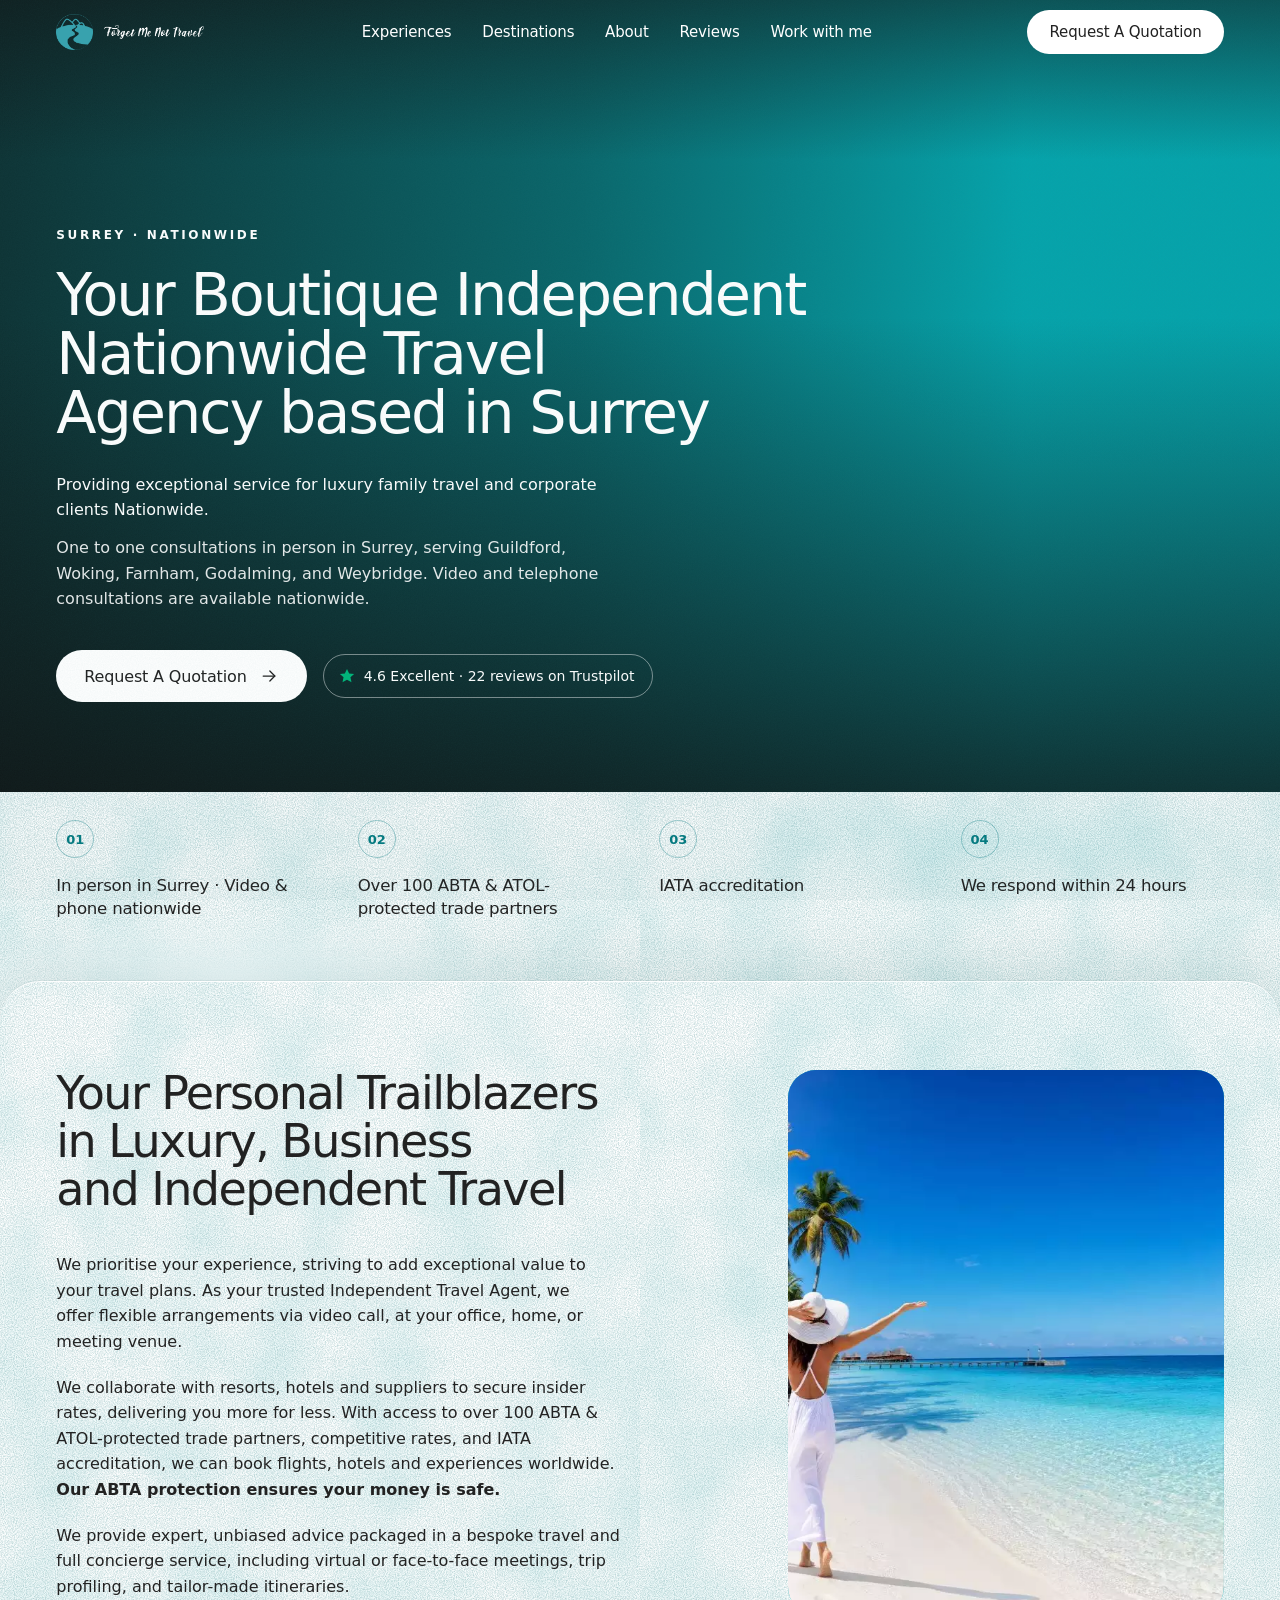
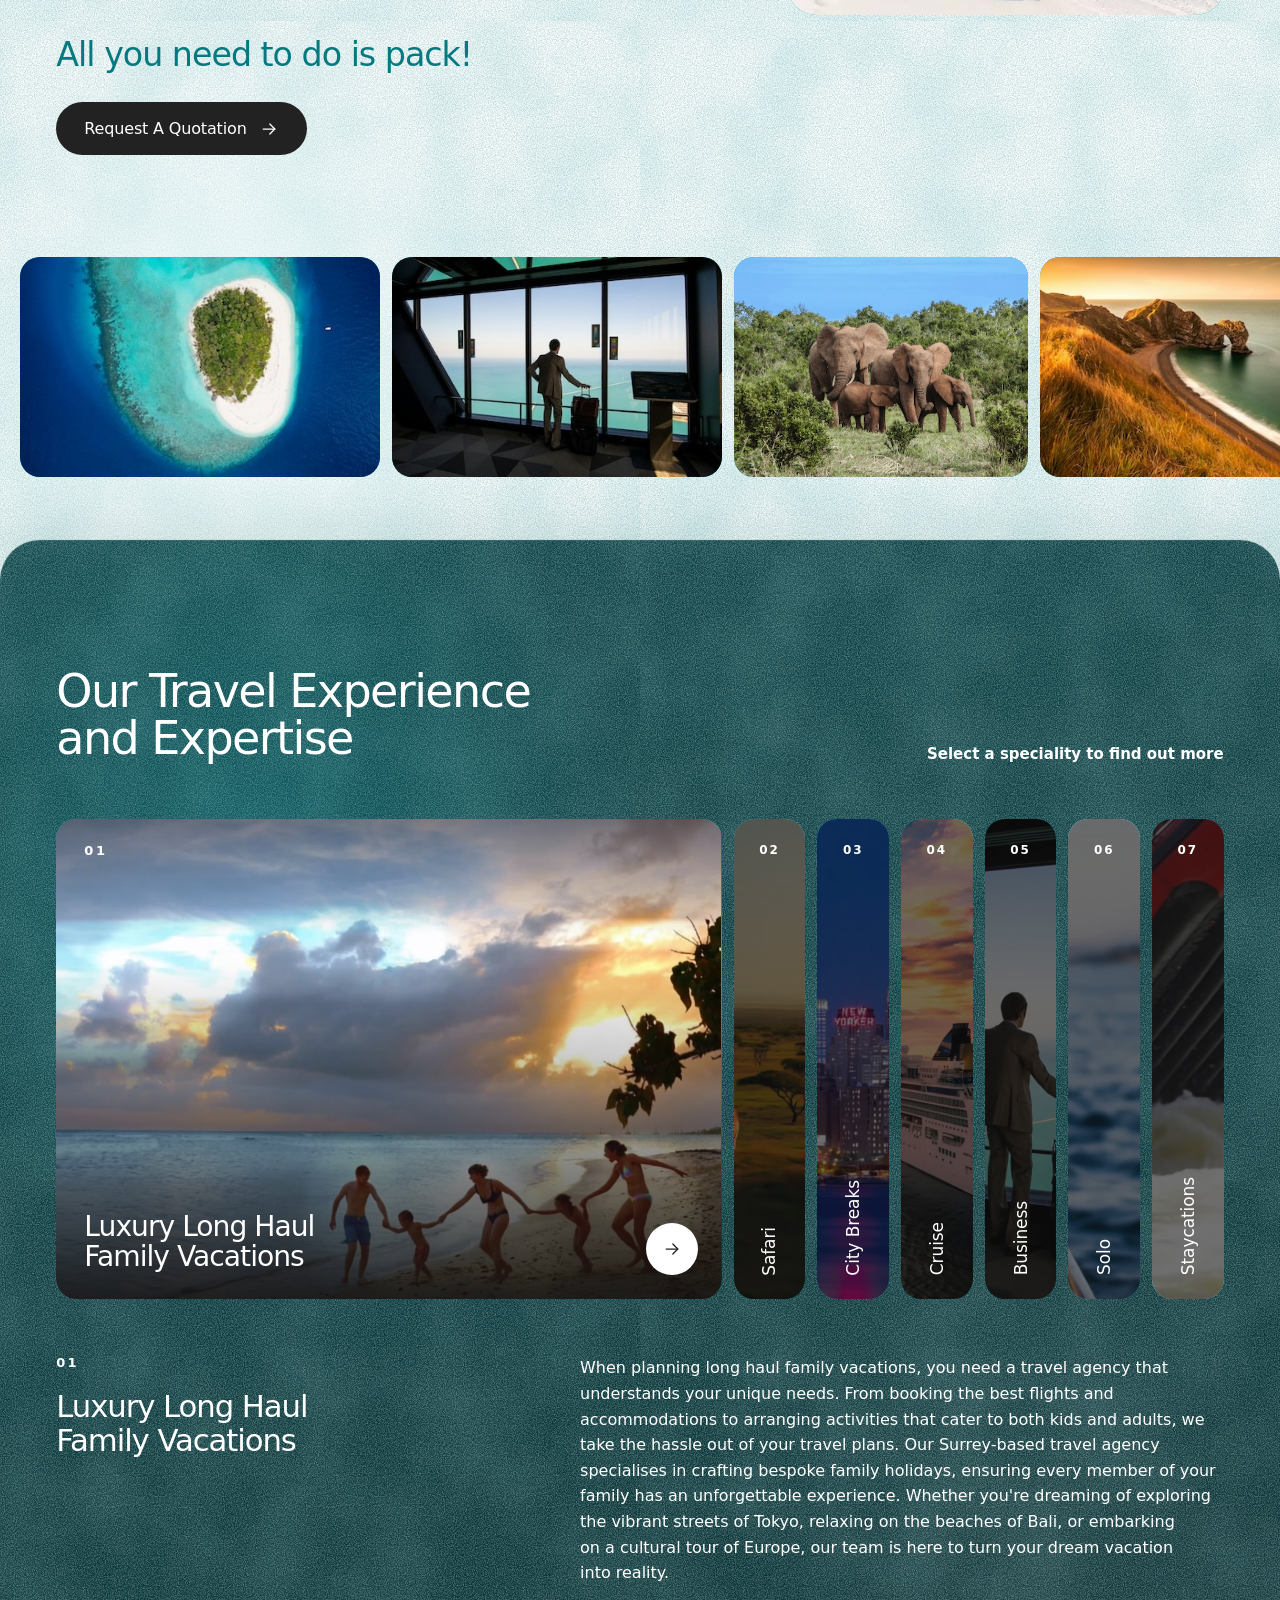
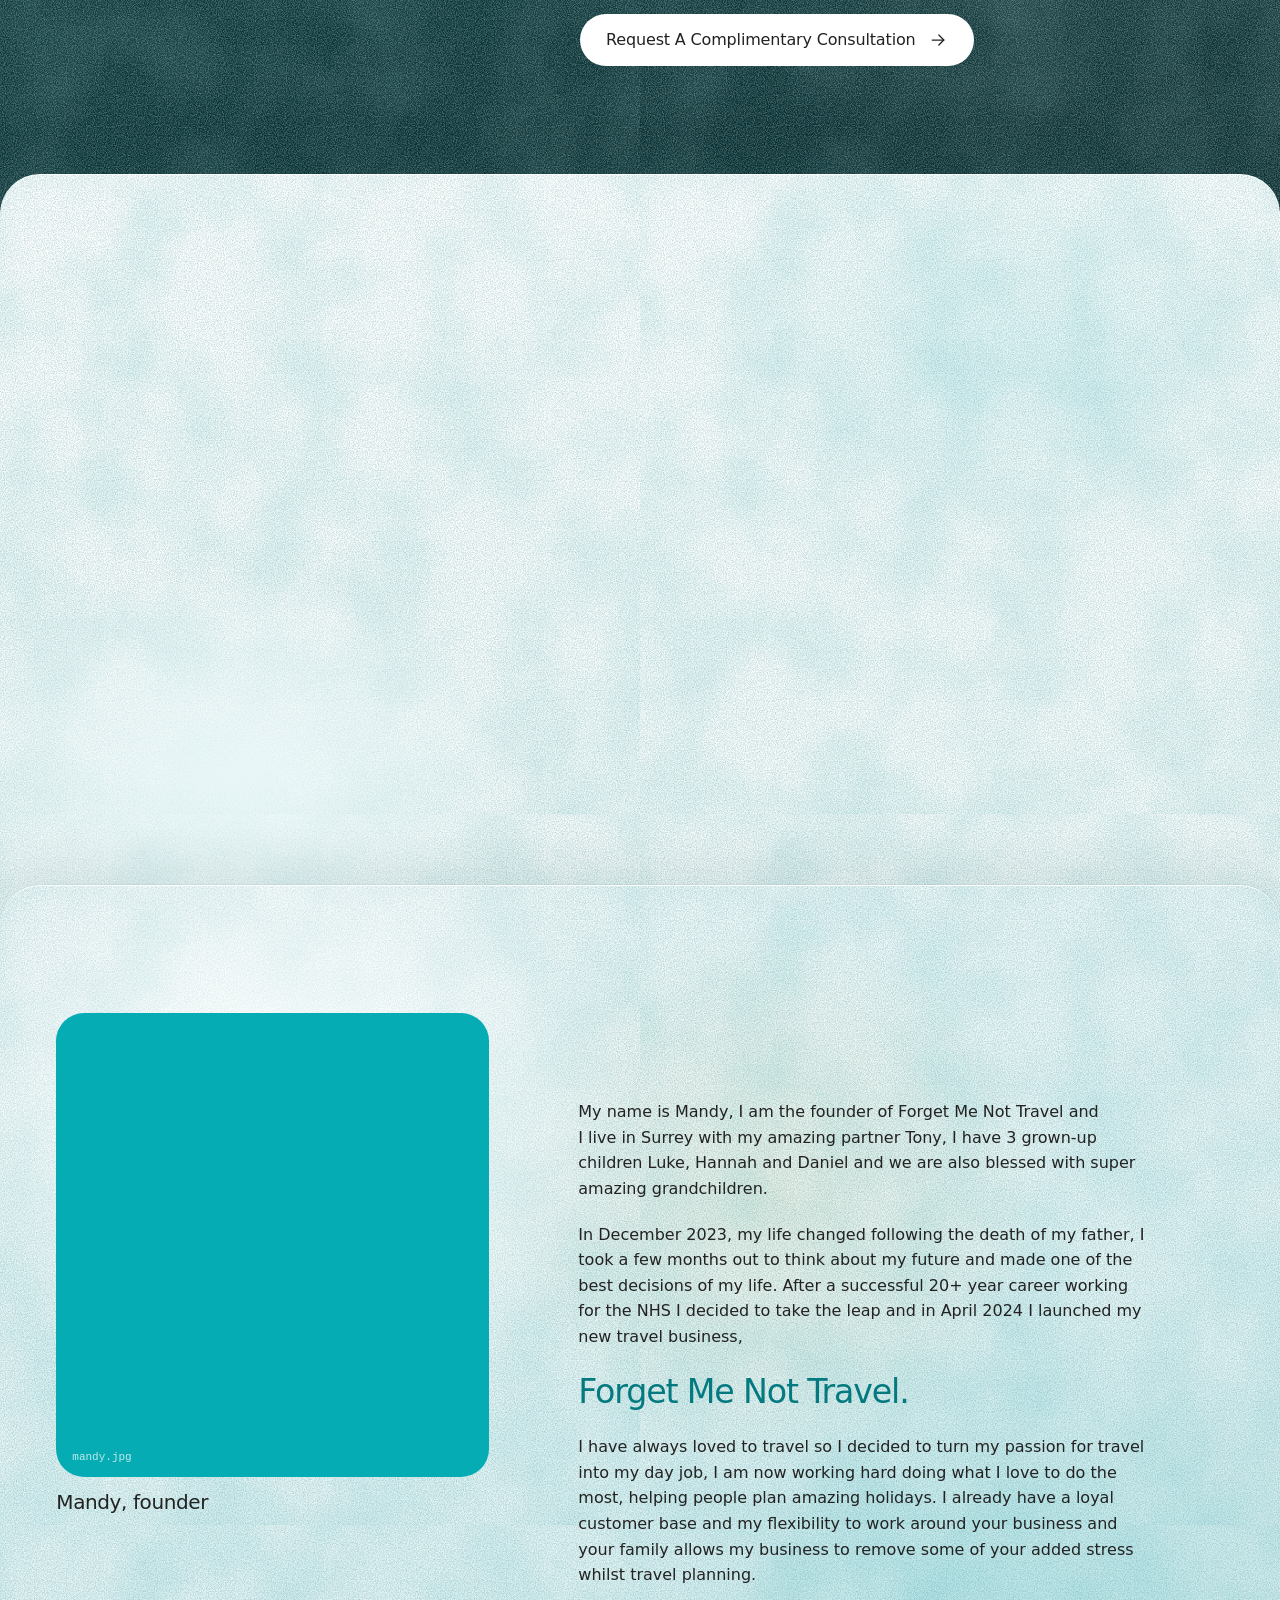
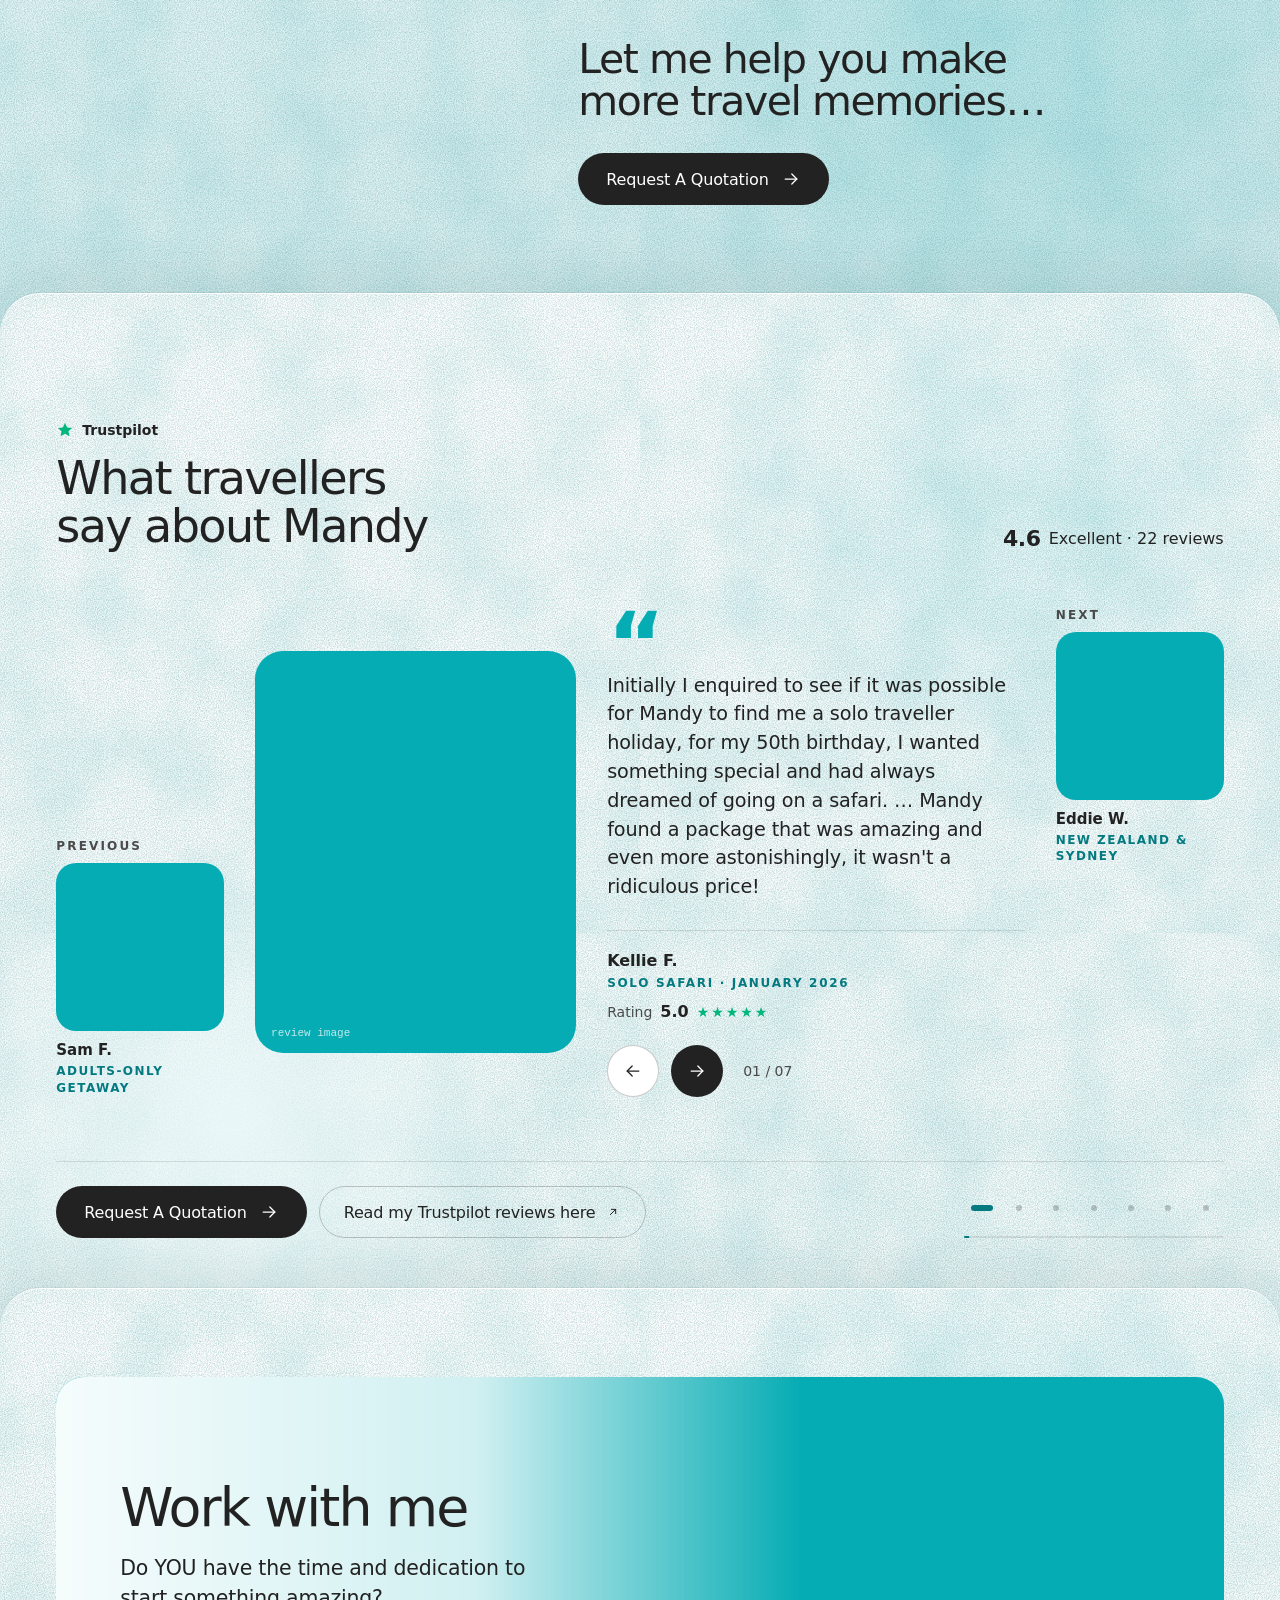
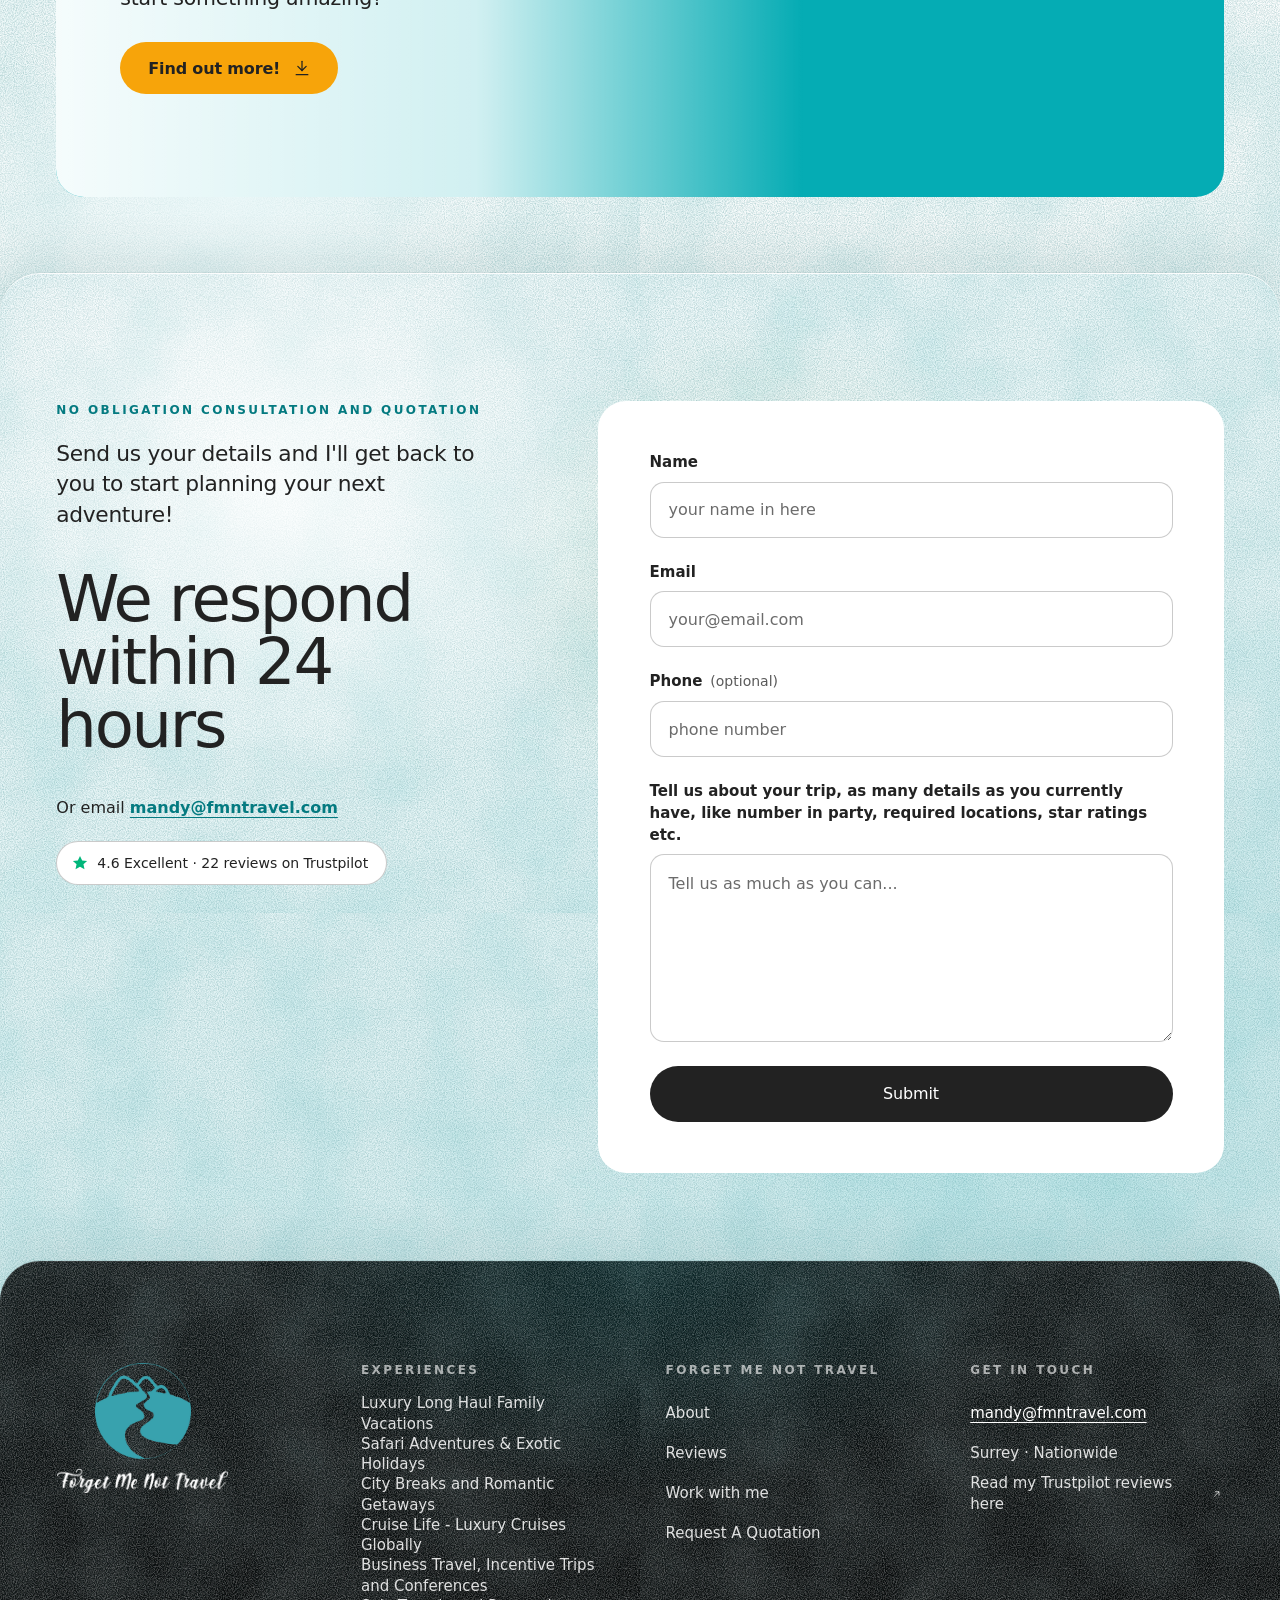
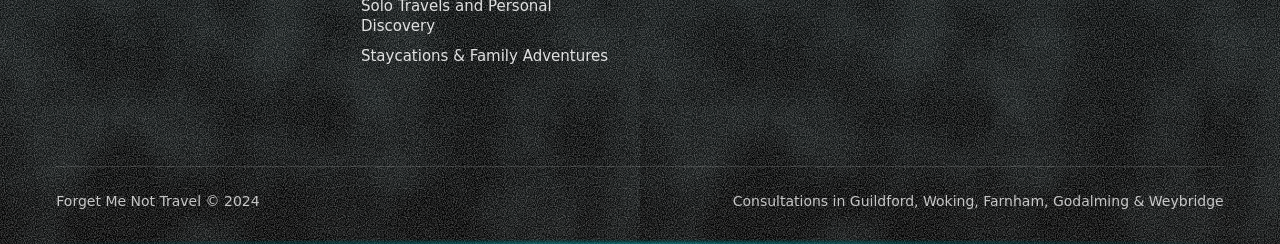
==== index.html @ 061c3e6b "Rebuild homepage as a static HTML/CSS/JS site Implements the Claude Design handoff (Homepage.dc.html" ====
<!DOCTYPE html>
<html lang="en-GB">
<head>
<meta charset="utf-8">
<meta name="viewport" content="width=device-width, initial-scale=1, viewport-fit=cover">
<title>Independent Travel Agent in Surrey | Forget Me Not Travel</title>
<meta name="description" content="Boutique independent travel agency in Surrey. Luxury family holidays, safaris, cruises, business and solo travel. In person in Surrey, by video nationwide.">
<meta name="theme-color" content="#05ACB4">
<link rel="canonical" href="https://www.fmntravel.com/">
<meta property="og:type" content="website">
<meta property="og:url" content="https://www.fmntravel.com/">
<meta property="og:title" content="Independent Travel Agent in Surrey | Forget Me Not Travel">
<meta property="og:description" content="Boutique independent travel agency in Surrey. Luxury family holidays, safaris, cruises, business and solo travel. In person in Surrey, by video nationwide.">
<meta property="og:image" content="https://www.fmntravel.com/assets/img/her-photo-beach-woman.jpg">
<meta property="og:locale" content="en_GB">
<meta property="og:site_name" content="Forget Me Not Travel">
<meta name="twitter:card" content="summary_large_image">
<meta name="twitter:title" content="Independent Travel Agent in Surrey | Forget Me Not Travel">
<meta name="twitter:description" content="Boutique independent travel agency in Surrey. Luxury family holidays, safaris, cruises, business and solo travel. In person in Surrey, by video nationwide.">
<meta name="twitter:image" content="https://www.fmntravel.com/assets/img/her-photo-beach-woman.jpg">
<link rel="icon" type="image/svg+xml" href="data:image/svg+xml,%3Csvg xmlns='http://www.w3.org/2000/svg' viewBox='0 0 24 24'%3E%3Cg fill='%2305ACB4'%3E%3Ccircle cx='12' cy='6.6' r='4'/%3E%3Ccircle cx='17.14' cy='10.33' r='4'/%3E%3Ccircle cx='15.17' cy='16.37' r='4'/%3E%3Ccircle cx='8.83' cy='16.37' r='4'/%3E%3Ccircle cx='6.86' cy='10.33' r='4'/%3E%3C/g%3E%3Ccircle cx='12' cy='12' r='2.3' fill='%23F7A40A'/%3E%3C/svg%3E">
<link rel="preload" as="image" href="assets/img/hero-poster.jpg" media="(min-width: 769px)" fetchpriority="high">
<link rel="preload" as="image" href="assets/img/hero-mobile-poster.jpg" media="(max-width: 768px)" fetchpriority="high">
<link rel="preconnect" href="https://api.fontshare.com" crossorigin>
<link rel="stylesheet" href="https://api.fontshare.com/v2/css?f[]=general-sans@400,500,600&amp;display=swap">
<link rel="stylesheet" href="css/textures.css">
<link rel="stylesheet" href="css/styles.css">
<script type="application/ld+json">{ "@context": "https://schema.org", "@type": "TravelAgency", "name": "Forget Me Not Travel", "url": "https://www.fmntravel.com/", "email": "mandy@fmntravel.com", "image": "https://www.fmntravel.com/assets/img/her-photo-beach-woman.jpg", "founder": { "@type": "Person", "name": "Mandy Woodley" }, "foundingDate": "2024-04", "address": { "@type": "PostalAddress", "addressRegion": "Surrey", "addressCountry": "GB" }, "areaServed": [ { "@type": "City", "name": "Guildford" }, { "@type": "City", "name": "Woking" }, { "@type": "City", "name": "Farnham" }, { "@type": "City", "name": "Godalming" }, { "@type": "City", "name": "Weybridge" }, { "@type": "AdministrativeArea", "name": "Surrey" }, { "@type": "Country", "name": "United Kingdom" } ], "sameAs": [ "https://uk.trustpilot.com/review/fmntravel.com" ], "hasOfferCatalog": { "@type": "OfferCatalog", "name": "Travel specialities", "itemListElement": [ { "@type": "Offer", "itemOffered": { "@type": "Service", "name": "Luxury Long Haul Family Vacations" } }, { "@type": "Offer", "itemOffered": { "@type": "Service", "name": "Safari Adventures & Exotic Holidays" } }, { "@type": "Offer", "itemOffered": { "@type": "Service", "name": "City Breaks and Romantic Getaways" } }, { "@type": "Offer", "itemOffered": { "@type": "Service", "name": "Cruise Life - Luxury Cruises Globally" } }, { "@type": "Offer", "itemOffered": { "@type": "Service", "name": "Business Travel, Incentive Trips and Conferences" } }, { "@type": "Offer", "itemOffered": { "@type": "Service", "name": "Solo Travels and Personal Discovery" } }, { "@type": "Offer", "itemOffered": { "@type": "Service", "name": "Staycations & Family Adventures" } } ] } }</script>
<script defer src="js/main.js"></script>
</head>
<body>
<!-- Reusable icons -->
<svg width="0" height="0" style="position:absolute" aria-hidden="true" focusable="false">
  <symbol id="i-arrow" viewBox="0 0 24 24"><g fill="none" stroke="currentColor" stroke-width="1.5" stroke-linecap="round" stroke-linejoin="round"><path d="M5 12h14"/><path d="m13 6 6 6-6 6"/></g></symbol>
  <symbol id="i-arrow-l" viewBox="0 0 24 24"><g fill="none" stroke="currentColor" stroke-width="1.5" stroke-linecap="round" stroke-linejoin="round"><path d="M19 12H5"/><path d="m11 6-6 6 6 6"/></g></symbol>
  <symbol id="i-ext" viewBox="0 0 24 24"><g fill="none" stroke="currentColor" stroke-width="1.5" stroke-linecap="round" stroke-linejoin="round"><path d="M8 16 16 8"/><path d="M9.5 8H16v6.5"/></g></symbol>
  <symbol id="i-star" viewBox="0 0 24 24"><path d="M12 2.5l2.9 6.1 6.6.7-4.9 4.5 1.4 6.6L12 17.1l-6 3.3 1.4-6.6-4.9-4.5 6.6-.7z" fill="#00B67A"/></symbol>
  <symbol id="i-close" viewBox="0 0 24 24"><g fill="none" stroke="currentColor" stroke-width="1.5" stroke-linecap="round"><path d="m6 6 12 12"/><path d="M18 6 6 18"/></g></symbol>
  <symbol id="i-chev" viewBox="0 0 24 24"><path d="m6 9 6 6 6-6" fill="none" stroke="currentColor" stroke-width="1.5" stroke-linecap="round" stroke-linejoin="round"/></symbol>
</svg>

<a class="skip" href="#main" data-skip>Skip to content</a>
<div class="progress" aria-hidden="true"><div class="progress__bar" data-progress></div></div>

<header class="hdr" data-hdr data-dark="true">
  <div class="hdr__in">
    <a class="hdr__logo" href="#top" data-go-top aria-label="Forget Me Not Travel, back to top">
      <span class="logo" role="img" aria-label="Forget Me Not Travel"><img class="logo__mark" src="assets/brand/fmn-emblem.png" alt="" width="256" height="256"><span class="logo__type" aria-hidden="true"></span></span>
    </a>
    <nav class="nav" aria-label="Main">
      <a href="#experiences" data-go="experiences">Experiences</a>
      <a href="#destinations" data-go="destinations">Destinations</a>
      <a href="#about" data-go="about">About</a>
      <a href="#reviews" data-go="reviews">Reviews</a>
      <a href="#work-with-me" data-go="work-with-me">Work with me</a>
    </nav>
    <div class="hdr__actions">
      <a class="hdr__cta" data-magnetic href="#quote" data-quote data-track="quote_click">Request A Quotation</a>
      <button class="menu-btn" type="button" data-menu-open aria-expanded="false" aria-controls="site-menu">Menu<svg width="18" height="18" viewBox="0 0 24 24" fill="none" stroke="currentColor" stroke-width="1.5" stroke-linecap="round" aria-hidden="true"><path d="M4 9h16"/><path d="M4 15h16"/></svg></button>
    </div>
  </div>
</header>

<div class="menu" id="site-menu" role="dialog" aria-modal="true" aria-label="Menu" aria-hidden="true" data-teal="true" data-menu>
  <svg class="menu__shape" viewBox="0 0 1131 861" preserveAspectRatio="none" aria-hidden="true"><path data-menu-path d="M1131,0 Q565.5,0 0,0 L0,0 L1131,0 Z" fill="#05ACB4"/></svg>
  <div class="menu__scroll">
    <div class="menu__top">
      <span class="menu__logo" aria-hidden="true"><span class="logo"><img class="logo__mark" src="assets/brand/fmn-emblem.png" alt="" width="256" height="256"><span class="logo__type"></span></span></span>
      <button class="menu__close" type="button" data-menu-close>Close<svg width="18" height="18" aria-hidden="true"><use href="#i-close"/></svg></button>
    </div>
    <nav class="menu__nav" aria-label="Menu">
      <ul>
        <li style="--i:0"><a href="#experiences" data-go="experiences">Experiences</a></li>
        <li style="--i:1"><a href="#destinations" data-go="destinations">Destinations</a></li>
        <li style="--i:2"><a href="#about" data-go="about">About</a></li>
        <li style="--i:3"><a href="#reviews" data-go="reviews">Reviews</a></li>
        <li style="--i:4"><a href="#work-with-me" data-go="work-with-me">Work with me</a></li>
      </ul>
      <div class="menu__cta menu__fade">
        <a class="btn btn--dark" data-magnetic href="#quote" data-quote data-track="quote_click">Request A Quotation<svg class="ic-arrow" width="20" height="20" aria-hidden="true"><use href="#i-arrow"/></svg></a>
      </div>
    </nav>
    <div class="menu__info menu__fade">
      <a class="menu__mail" href="mailto:mandy@fmntravel.com">mandy@fmntravel.com</a>
      <span>Surrey · Nationwide</span>
      <a href="https://uk.trustpilot.com/review/fmntravel.com" target="_blank" rel="noopener" data-track="trustpilot_click">Read my Trustpilot reviews here<svg width="16" height="16" aria-hidden="true"><use href="#i-ext"/></svg></a>
    </div>
  </div>
</div>

<main id="main" tabindex="-1" style="outline:none; display:block">

<!-- 1) HERO -->
<section class="hero" id="top" aria-label="Introduction" data-dark="true">
  <picture class="hero__poster">
    <source media="(max-width: 768px)" srcset="assets/img/hero-mobile-poster.jpg">
    <img src="assets/img/hero-poster.jpg" alt="" fetchpriority="high" decoding="async">
  </picture>
  <video class="hero__video" data-hero-video muted playsinline loop preload="auto" aria-hidden="true" tabindex="-1"
    data-src-d="assets/video/hero.mp4" data-src-m="assets/video/hero-mobile.mp4"></video>
  <div class="hero__shade" aria-hidden="true"></div>
  <div class="hero__content" data-hero-content>
    <p class="eyebrow-hero" data-hero="0">Surrey · Nationwide</p>
    <h1 data-hero="1" data-hero-h1><span class="w"><span class="wi">Your</span></span> <span class="w"><em class="wi">Boutique</em></span> <span class="w"><span class="wi">Independent</span></span> <span class="w"><span class="wi">Nationwide</span></span> <span class="w"><span class="wi">Travel</span></span> <span class="w"><span class="wi">Agency</span></span> <span class="w"><span class="wi">based</span></span> <span class="w"><span class="wi">in</span></span> <span class="w"><span class="wi">Surrey</span></span></h1>
    <div class="hero__copy" data-hero="2">
      <p class="hero__lead">Providing exceptional service for luxury family travel and corporate clients Nationwide.</p>
      <p class="hero__sub only-d">One to one consultations in person in Surrey, serving Guildford, Woking, Farnham, Godalming, and Weybridge. Video and telephone consultations are available nationwide.</p>
    </div>
    <div class="hero__actions" data-hero="3">
      <a class="btn btn--light" data-magnetic href="#quote" data-quote data-track="quote_click">Request A Quotation<svg class="ic-arrow" width="20" height="20" aria-hidden="true"><use href="#i-arrow"/></svg></a>
      <a class="tp-chip tp-chip--on-dark" data-magnetic href="https://uk.trustpilot.com/review/fmntravel.com" target="_blank" rel="noopener" data-track="trustpilot_click" aria-label="4.6 Excellent, 22 reviews on Trustpilot (opens in a new tab)"><svg class="tp-star" width="18" height="18" aria-hidden="true"><use href="#i-star"/></svg><span>4.6 Excellent · 22 reviews on Trustpilot</span></a>
    </div>
  </div>
  <div class="hero__cue only-m" aria-hidden="true"><span data-cue></span></div>
</section>

<!-- 2) TRUST STRIP -->
<section class="trust" aria-label="Why book with Forget Me Not Travel" data-bg="light" data-first>
  <div class="trust-m only-m">
    <p class="trust-m__lead" data-reveal>One to one consultations in person in Surrey, serving Guildford, Woking, Farnham, Godalming, and Weybridge. Video and telephone consultations are available nationwide.</p>
    <div class="snap-row noscrollbar">
      <ul>
        <li class="trust-card"><a href="#quote" data-quote><span class="trust-card__n">01</span><span class="trust-card__t">In person in Surrey · Video &amp; phone nationwide</span></a></li>
        <li class="trust-card"><a href="#intro" data-go="intro"><span class="trust-card__n">02</span><span class="trust-card__t">Over 100 ABTA &amp; ATOL-protected trade partners</span></a></li>
        <li class="trust-card"><a href="#intro" data-go="intro"><span class="trust-card__n">03</span><span class="trust-card__t">IATA accreditation</span></a></li>
        <li class="trust-card"><a href="#quote" data-quote><span class="trust-card__n">04</span><span class="trust-card__t">We respond within 24 hours</span></a></li>
      </ul>
    </div>
  </div>
  <div class="wrap only-d">
    <ul class="trust__grid">
      <li data-reveal data-reveal-delay="0"><a class="fact" href="#quote" data-quote><span class="fact__top"><span class="fact__num">01</span><svg class="fact__go" width="18" height="18" aria-hidden="true"><use href="#i-ext"/></svg></span><span class="fact__txt">In person in Surrey · Video &amp; phone nationwide</span><span class="fact__line" aria-hidden="true"></span></a></li>
      <li data-reveal data-reveal-delay="80"><a class="fact" href="#intro" data-go="intro"><span class="fact__top"><span class="fact__num">02</span><svg class="fact__go" width="18" height="18" aria-hidden="true"><use href="#i-ext"/></svg></span><span class="fact__txt">Over 100 ABTA &amp; ATOL-protected trade partners</span><span class="fact__line" aria-hidden="true"></span></a></li>
      <li data-reveal data-reveal-delay="160"><a class="fact" href="#intro" data-go="intro"><span class="fact__top"><span class="fact__num">03</span><svg class="fact__go" width="18" height="18" aria-hidden="true"><use href="#i-ext"/></svg></span><span class="fact__txt">IATA accreditation</span><span class="fact__line" aria-hidden="true"></span></a></li>
      <li data-reveal data-reveal-delay="240"><a class="fact" href="#quote" data-quote><span class="fact__top"><span class="fact__num">04</span><svg class="fact__go" width="18" height="18" aria-hidden="true"><use href="#i-ext"/></svg></span><span class="fact__txt">We respond within 24 hours</span><span class="fact__line" aria-hidden="true"></span></a></li>
    </ul>
  </div>
</section>

<!-- 3) INTRO -->
<section class="intro" id="intro" aria-labelledby="intro-h" data-bg="light2">
  <div class="intro-m only-m">
    <h2 class="h2-m" id="intro-h-m" data-reveal>Your Personal <em>Trailblazers</em> in Luxury, Business and Independent Travel</h2>
    <div class="prose-m">
      <p data-reveal>We prioritise your experience, striving to add exceptional value to your travel plans. As your trusted Independent Travel Agent, we offer flexible arrangements via video call, at your office, home, or meeting venue.</p>
      <p data-reveal>We collaborate with resorts, hotels and suppliers to secure insider rates, delivering you more for less. With access to over 100 ABTA &amp; ATOL-protected trade partners, competitive rates, and IATA accreditation, we can book flights, hotels and experiences worldwide.</p>
      <div class="abta" data-reveal>
        <span class="abta__ic" aria-hidden="true"><svg width="20" height="20" viewBox="0 0 24 24" fill="none" stroke="currentColor" stroke-width="1.6" stroke-linecap="round" stroke-linejoin="round"><path d="M12 3 5 6v5c0 4.5 3 8.3 7 10 4-1.7 7-5.5 7-10V6z"/><path d="m9 12 2 2 4-4"/></svg></span>
        <p>Our ABTA protection ensures your money is safe.</p>
      </div>
    </div>
  </div>
  <div class="bleed only-m" data-mimg><img src="assets/img/her-photo-beach-woman.jpg" alt="Woman in a white dress and sun hat on a tropical beach with palm trees" width="1200" height="900" loading="lazy" decoding="async"></div>
  <div class="intro-m only-m">
    <p class="lead-m" data-reveal>We provide expert, unbiased advice packaged in a bespoke travel and full concierge service, including virtual or face-to-face meetings, trip profiling, and tailor-made itineraries.</p>
    <p class="intro-m__pack" data-reveal>All you need to do is pack!</p>
    <a class="btn btn--dark" data-magnetic href="#quote" data-quote data-track="quote_click">Request A Quotation<svg class="ic-arrow" width="20" height="20" aria-hidden="true"><use href="#i-arrow"/></svg></a>
  </div>

  <div class="wrap split only-d">
    <div class="intro__text" data-reveal>
      <h2 class="h2" id="intro-h" data-words>Your Personal <em>Trailblazers</em> in Luxury, Business and Independent Travel</h2>
      <div class="prose">
        <p>We prioritise your experience, striving to add exceptional value to your travel plans. As your trusted Independent Travel Agent, we offer flexible arrangements via video call, at your office, home, or meeting venue.</p>
        <p>We collaborate with resorts, hotels and suppliers to secure insider rates, delivering you more for less. With access to over 100 ABTA &amp; ATOL-protected trade partners, competitive rates, and IATA accreditation, we can book flights, hotels and experiences worldwide. <strong style="font-weight:600">Our ABTA protection ensures your money is safe.</strong></p>
        <p>We provide expert, unbiased advice packaged in a bespoke travel and full concierge service, including virtual or face-to-face meetings, trip profiling, and tailor-made itineraries.</p>
      </div>
      <p class="intro__pack" data-words>All you need to do is pack!</p>
      <a class="btn btn--dark" data-magnetic href="#quote" data-quote data-track="quote_click">Request A Quotation<svg class="ic-arrow" width="20" height="20" aria-hidden="true"><use href="#i-arrow"/></svg></a>
    </div>
    <div class="intro__media">
      <div class="frame intro__frame" data-reveal data-reveal-delay="120">
        <span class="ph-label" aria-hidden="true">her-photo-beach-woman.jpg</span>
        <div class="zoom"><img class="px-img" data-px src="assets/img/her-photo-beach-woman.jpg" alt="Woman in a white dress and sun hat on a tropical beach with palm trees" width="1200" height="900" loading="lazy" decoding="async"></div>
      </div>
    </div>
  </div>

  <div class="strip noscrollbar" id="photo-strip" role="region" aria-label="Photos of trips Mandy books" data-strip>
    <ul data-strip-track>
      <li style="--w:360px"><span class="ph-label" aria-hidden="true">her-photo-1-island.jpg</span><img src="assets/img/her-photo-1-island.jpg" alt="Aerial view of a small tropical island ringed by turquoise water" decoding="async"></li>
      <li style="--w:330px"><span class="ph-label" aria-hidden="true">her-photo-2-business.jpg</span><img src="assets/img/her-photo-2-business.jpg" alt="Businessman with a suitcase looking out to sea from a glass-walled lounge" decoding="async"></li>
      <li style="--w:294px"><span class="ph-label" aria-hidden="true">her-photo-3-elephants.png</span><img src="assets/img/her-photo-3-elephants.png" alt="Family of elephants with a calf walking through green bush" decoding="async"></li>
      <li style="--w:322px"><span class="ph-label" aria-hidden="true">her-photo-4-durdle-door.jpg</span><img src="assets/img/her-photo-4-durdle-door.jpg" alt="Durdle Door rock arch on the Dorset coast at sunset" decoding="async"></li>
      <li style="--w:298px"><span class="ph-label" aria-hidden="true">her-photo-5-castle.png</span><img src="assets/img/her-photo-5-castle.png" alt="Fairytale castle with blue spires under a bright sky" decoding="async"></li>
      <li style="--w:330px"><span class="ph-label" aria-hidden="true">her-photo-6-solo.jpg</span><img src="assets/img/her-photo-6-solo.jpg" alt="Woman in a white wrap looking out to sea from a boat" decoding="async"></li>
      <li style="--w:331px"><span class="ph-label" aria-hidden="true">her-photo-7-cruise.jpg</span><img src="assets/img/her-photo-7-cruise.jpg" alt="Cruise ship sailing towards a sunset" decoding="async"></li>
      <!-- Duplicate set for the seamless desktop loop (hidden on mobile and from assistive tech) -->
      <li style="--w:360px" data-dup data-dup-start aria-hidden="true"><img src="assets/img/her-photo-1-island.jpg" alt="" decoding="async"></li>
      <li style="--w:330px" data-dup aria-hidden="true"><img src="assets/img/her-photo-2-business.jpg" alt="" decoding="async"></li>
      <li style="--w:294px" data-dup aria-hidden="true"><img src="assets/img/her-photo-3-elephants.png" alt="" decoding="async"></li>
      <li style="--w:322px" data-dup aria-hidden="true"><img src="assets/img/her-photo-4-durdle-door.jpg" alt="" decoding="async"></li>
      <li style="--w:298px" data-dup aria-hidden="true"><img src="assets/img/her-photo-5-castle.png" alt="" decoding="async"></li>
      <li style="--w:330px" data-dup aria-hidden="true"><img src="assets/img/her-photo-6-solo.jpg" alt="" decoding="async"></li>
      <li style="--w:331px" data-dup aria-hidden="true"><img src="assets/img/her-photo-7-cruise.jpg" alt="" decoding="async"></li>
    </ul>
  </div>
</section>

<!-- 4) EXPERIENCES -->
<section class="exp" id="experiences" aria-labelledby="exp-h" data-dark="true" data-bg="deep">
  <div class="wrap">
    <div class="sec-head" data-reveal>
      <h2 class="h2" id="exp-h" data-words>Our Travel Experience and <em>Expertise</em></h2>
      <p class="exp__hint only-d">Select a speciality to find out more</p>
    </div>

    <div class="panels only-d" data-dark="true" role="group" aria-label="Travel specialities" data-panels>
      <div class="panel is-open" role="button" tabindex="0" data-panel="0" aria-pressed="true" aria-label="Show Luxury Long Haul Family Vacations">
        <span class="panel__file" aria-hidden="true">service-1-family-longhaul.mp4</span>
        <span class="panel__zoom"><video class="panel__video" muted playsinline loop preload="none" poster="assets/img/service-1-family-longhaul-poster.jpg" data-src="assets/video/service-1-family-longhaul.mp4" aria-hidden="true" tabindex="-1"></video></span>
        <span class="panel__ring" aria-hidden="true"></span>
        <span class="panel__dim" aria-hidden="true"></span>
        <span class="panel__grad" aria-hidden="true"></span>
        <span class="panel__closed" aria-hidden="true"><span class="panel__closed-n">01</span><span class="panel__short">Family</span></span>
        <span class="panel__open" aria-hidden="true"><span class="panel__open-n">01</span><span class="panel__title">Luxury Long Haul Family Vacations</span></span>
        <button class="panel__next" type="button" data-panel-next tabindex="0" aria-label="Next speciality: Safari Adventures &amp; Exotic Holidays"><svg width="20" height="20" aria-hidden="true"><use href="#i-arrow"/></svg></button>
      </div>
      <div class="panel" role="button" tabindex="0" data-panel="1" aria-pressed="false" aria-label="Show Safari Adventures &amp; Exotic Holidays">
        <span class="panel__file" aria-hidden="true">service-2-safari.mp4</span>
        <span class="panel__zoom"><video class="panel__video" muted playsinline loop preload="none" poster="assets/img/service-2-safari-poster.jpg" data-src="assets/video/service-2-safari.mp4" aria-hidden="true" tabindex="-1"></video></span>
        <span class="panel__ring" aria-hidden="true"></span>
        <span class="panel__dim" aria-hidden="true"></span>
        <span class="panel__grad" aria-hidden="true"></span>
        <span class="panel__closed" aria-hidden="true"><span class="panel__closed-n">02</span><span class="panel__short">Safari</span></span>
        <span class="panel__open" aria-hidden="true"><span class="panel__open-n">02</span><span class="panel__title">Safari Adventures &amp; Exotic Holidays</span></span>
        <button class="panel__next" type="button" data-panel-next tabindex="-1" aria-label="Next speciality: City Breaks and Romantic Getaways"><svg width="20" height="20" aria-hidden="true"><use href="#i-arrow"/></svg></button>
      </div>
      <div class="panel" role="button" tabindex="0" data-panel="2" aria-pressed="false" aria-label="Show City Breaks and Romantic Getaways">
        <span class="panel__file" aria-hidden="true">service-3-city-breaks.mp4</span>
        <span class="panel__zoom"><video class="panel__video" muted playsinline loop preload="none" poster="assets/img/service-3-city-breaks-poster.jpg" data-src="assets/video/service-3-city-breaks.mp4" aria-hidden="true" tabindex="-1"></video></span>
        <span class="panel__ring" aria-hidden="true"></span>
        <span class="panel__dim" aria-hidden="true"></span>
        <span class="panel__grad" aria-hidden="true"></span>
        <span class="panel__closed" aria-hidden="true"><span class="panel__closed-n">03</span><span class="panel__short">City Breaks</span></span>
        <span class="panel__open" aria-hidden="true"><span class="panel__open-n">03</span><span class="panel__title">City Breaks and Romantic Getaways</span></span>
        <button class="panel__next" type="button" data-panel-next tabindex="-1" aria-label="Next speciality: Cruise Life - Luxury Cruises Globally"><svg width="20" height="20" aria-hidden="true"><use href="#i-arrow"/></svg></button>
      </div>
      <div class="panel" role="button" tabindex="0" data-panel="3" aria-pressed="false" aria-label="Show Cruise Life - Luxury Cruises Globally">
        <span class="panel__file" aria-hidden="true">service-4-cruise.mp4</span>
        <span class="panel__zoom"><video class="panel__video" muted playsinline loop preload="none" poster="assets/img/service-4-cruise-poster.jpg" data-src="assets/video/service-4-cruise.mp4" aria-hidden="true" tabindex="-1"></video></span>
        <span class="panel__ring" aria-hidden="true"></span>
        <span class="panel__dim" aria-hidden="true"></span>
        <span class="panel__grad" aria-hidden="true"></span>
        <span class="panel__closed" aria-hidden="true"><span class="panel__closed-n">04</span><span class="panel__short">Cruise</span></span>
        <span class="panel__open" aria-hidden="true"><span class="panel__open-n">04</span><span class="panel__title">Cruise Life - Luxury Cruises Globally</span></span>
        <button class="panel__next" type="button" data-panel-next tabindex="-1" aria-label="Next speciality: Business Travel, Incentive Trips and Conferences"><svg width="20" height="20" aria-hidden="true"><use href="#i-arrow"/></svg></button>
      </div>
      <div class="panel" role="button" tabindex="0" data-panel="4" aria-pressed="false" aria-label="Show Business Travel, Incentive Trips and Conferences">
        <span class="panel__file" aria-hidden="true">service-5-business.mp4</span>
        <span class="panel__zoom"><video class="panel__video" muted playsinline loop preload="none" poster="assets/img/service-5-business-poster.jpg" data-src="assets/video/service-5-business.mp4" aria-hidden="true" tabindex="-1"></video></span>
        <span class="panel__ring" aria-hidden="true"></span>
        <span class="panel__dim" aria-hidden="true"></span>
        <span class="panel__grad" aria-hidden="true"></span>
        <span class="panel__closed" aria-hidden="true"><span class="panel__closed-n">05</span><span class="panel__short">Business</span></span>
        <span class="panel__open" aria-hidden="true"><span class="panel__open-n">05</span><span class="panel__title">Business Travel, Incentive Trips and Conferences</span></span>
        <button class="panel__next" type="button" data-panel-next tabindex="-1" aria-label="Next speciality: Solo Travels and Personal Discovery"><svg width="20" height="20" aria-hidden="true"><use href="#i-arrow"/></svg></button>
      </div>
      <div class="panel" role="button" tabindex="0" data-panel="5" aria-pressed="false" aria-label="Show Solo Travels and Personal Discovery">
        <span class="panel__file" aria-hidden="true">service-6-solo.mp4</span>
        <span class="panel__zoom"><video class="panel__video" muted playsinline loop preload="none" poster="assets/img/service-6-solo-poster.jpg" data-src="assets/video/service-6-solo.mp4" aria-hidden="true" tabindex="-1"></video></span>
        <span class="panel__ring" aria-hidden="true"></span>
        <span class="panel__dim" aria-hidden="true"></span>
        <span class="panel__grad" aria-hidden="true"></span>
        <span class="panel__closed" aria-hidden="true"><span class="panel__closed-n">06</span><span class="panel__short">Solo</span></span>
        <span class="panel__open" aria-hidden="true"><span class="panel__open-n">06</span><span class="panel__title">Solo Travels and Personal Discovery</span></span>
        <button class="panel__next" type="button" data-panel-next tabindex="-1" aria-label="Next speciality: Staycations &amp; Family Adventures"><svg width="20" height="20" aria-hidden="true"><use href="#i-arrow"/></svg></button>
      </div>
      <div class="panel" role="button" tabindex="0" data-panel="6" aria-pressed="false" aria-label="Show Staycations &amp; Family Adventures">
        <span class="panel__file" aria-hidden="true">service-7-staycations.mp4</span>
        <span class="panel__zoom"><video class="panel__video" muted playsinline loop preload="none" poster="assets/img/service-7-staycations-poster.jpg" data-src="assets/video/service-7-staycations.mp4" aria-hidden="true" tabindex="-1"></video></span>
        <span class="panel__ring" aria-hidden="true"></span>
        <span class="panel__dim" aria-hidden="true"></span>
        <span class="panel__grad" aria-hidden="true"></span>
        <span class="panel__closed" aria-hidden="true"><span class="panel__closed-n">07</span><span class="panel__short">Staycations</span></span>
        <span class="panel__open" aria-hidden="true"><span class="panel__open-n">07</span><span class="panel__title">Staycations &amp; Family Adventures</span></span>
        <button class="panel__next" type="button" data-panel-next tabindex="-1" aria-label="Next speciality: Luxury Long Haul Family Vacations"><svg width="20" height="20" aria-hidden="true"><use href="#i-arrow"/></svg></button>
      </div>
    </div>

    <div class="only-m" data-reveal>
      <div class="exp-row snap-row noscrollbar" role="region" aria-label="Travel specialities" data-exp-row>
        <ul>
          <li class="exp-card"><button type="button" data-sheet-open="0" aria-haspopup="dialog" aria-label="Luxury Long Haul Family Vacations, show details"><img src="assets/img/service-1-family-longhaul-poster.jpg" alt="" loading="lazy" decoding="async"><span class="exp-card__shade" aria-hidden="true"></span><span class="exp-card__plus" aria-hidden="true"><svg width="18" height="18" viewBox="0 0 24 24" fill="none" stroke="currentColor" stroke-width="1.5" stroke-linecap="round"><path d="M12 5v14"/><path d="M5 12h14"/></svg></span><span class="exp-card__txt"><span class="exp-card__n">01</span><span class="exp-card__t">Luxury Long Haul Family Vacations</span></span></button></li>
          <li class="exp-card"><button type="button" data-sheet-open="1" aria-haspopup="dialog" aria-label="Safari Adventures &amp; Exotic Holidays, show details"><img src="assets/img/service-2-safari-poster.jpg" alt="" loading="lazy" decoding="async"><span class="exp-card__shade" aria-hidden="true"></span><span class="exp-card__plus" aria-hidden="true"><svg width="18" height="18" viewBox="0 0 24 24" fill="none" stroke="currentColor" stroke-width="1.5" stroke-linecap="round"><path d="M12 5v14"/><path d="M5 12h14"/></svg></span><span class="exp-card__txt"><span class="exp-card__n">02</span><span class="exp-card__t">Safari Adventures &amp; Exotic Holidays</span></span></button></li>
          <li class="exp-card"><button type="button" data-sheet-open="2" aria-haspopup="dialog" aria-label="City Breaks and Romantic Getaways, show details"><img src="assets/img/service-3-city-breaks-poster.jpg" alt="" loading="lazy" decoding="async"><span class="exp-card__shade" aria-hidden="true"></span><span class="exp-card__plus" aria-hidden="true"><svg width="18" height="18" viewBox="0 0 24 24" fill="none" stroke="currentColor" stroke-width="1.5" stroke-linecap="round"><path d="M12 5v14"/><path d="M5 12h14"/></svg></span><span class="exp-card__txt"><span class="exp-card__n">03</span><span class="exp-card__t">City Breaks and Romantic Getaways</span></span></button></li>
          <li class="exp-card"><button type="button" data-sheet-open="3" aria-haspopup="dialog" aria-label="Cruise Life - Luxury Cruises Globally, show details"><img src="assets/img/service-4-cruise-poster.jpg" alt="" loading="lazy" decoding="async"><span class="exp-card__shade" aria-hidden="true"></span><span class="exp-card__plus" aria-hidden="true"><svg width="18" height="18" viewBox="0 0 24 24" fill="none" stroke="currentColor" stroke-width="1.5" stroke-linecap="round"><path d="M12 5v14"/><path d="M5 12h14"/></svg></span><span class="exp-card__txt"><span class="exp-card__n">04</span><span class="exp-card__t">Cruise Life - Luxury Cruises Globally</span></span></button></li>
          <li class="exp-card"><button type="button" data-sheet-open="4" aria-haspopup="dialog" aria-label="Business Travel, Incentive Trips and Conferences, show details"><img src="assets/img/service-5-business-poster.jpg" alt="" loading="lazy" decoding="async"><span class="exp-card__shade" aria-hidden="true"></span><span class="exp-card__plus" aria-hidden="true"><svg width="18" height="18" viewBox="0 0 24 24" fill="none" stroke="currentColor" stroke-width="1.5" stroke-linecap="round"><path d="M12 5v14"/><path d="M5 12h14"/></svg></span><span class="exp-card__txt"><span class="exp-card__n">05</span><span class="exp-card__t">Business Travel, Incentive Trips and Conferences</span></span></button></li>
          <li class="exp-card"><button type="button" data-sheet-open="5" aria-haspopup="dialog" aria-label="Solo Travels and Personal Discovery, show details"><img src="assets/img/service-6-solo-poster.jpg" alt="" loading="lazy" decoding="async"><span class="exp-card__shade" aria-hidden="true"></span><span class="exp-card__plus" aria-hidden="true"><svg width="18" height="18" viewBox="0 0 24 24" fill="none" stroke="currentColor" stroke-width="1.5" stroke-linecap="round"><path d="M12 5v14"/><path d="M5 12h14"/></svg></span><span class="exp-card__txt"><span class="exp-card__n">06</span><span class="exp-card__t">Solo Travels and Personal Discovery</span></span></button></li>
          <li class="exp-card"><button type="button" data-sheet-open="6" aria-haspopup="dialog" aria-label="Staycations &amp; Family Adventures, show details"><img src="assets/img/service-7-staycations-poster.jpg" alt="" loading="lazy" decoding="async"><span class="exp-card__shade" aria-hidden="true"></span><span class="exp-card__plus" aria-hidden="true"><svg width="18" height="18" viewBox="0 0 24 24" fill="none" stroke="currentColor" stroke-width="1.5" stroke-linecap="round"><path d="M12 5v14"/><path d="M5 12h14"/></svg></span><span class="exp-card__txt"><span class="exp-card__n">07</span><span class="exp-card__t">Staycations &amp; Family Adventures</span></span></button></li>
        </ul>
      </div>
      <div class="dots" aria-hidden="true" data-exp-dots><span class="is-on"></span><span></span><span></span><span></span><span></span><span></span><span></span></div>
    </div>
    <div class="sheet-backdrop" aria-hidden="true" data-sheet-close></div>

    <!-- Speciality text: under the panels on desktop, a bottom sheet on mobile -->
    <div class="sheet" data-sheet>
      <div class="sheet__bar">
        <span class="sheet__grip" aria-hidden="true"></span>
        <button class="sheet__close" type="button" data-sheet-close aria-label="Close"><svg width="18" height="18" aria-hidden="true"><use href="#i-close"/></svg></button>
      </div>
      <article class="spec is-open" id="sp-0" data-spec="0">
        <div class="spec__grid">
          <div class="spec__head"><span class="spec__n">01</span><h3 id="sp-t-0">Luxury Long Haul Family Vacations</h3></div>
          <div class="spec__body">
            <div class="spec__poster"><img src="assets/img/service-1-family-longhaul-poster.jpg" alt="" loading="lazy" decoding="async"></div>
            <p>When planning long haul family vacations, you need a travel agency that understands your unique needs. From booking the best flights and accommodations to arranging activities that cater to both kids and adults, we take the hassle out of your travel plans. Our Surrey-based travel agency specialises in crafting bespoke family holidays, ensuring every member of your family has an unforgettable experience. Whether you're dreaming of exploring the vibrant streets of Tokyo, relaxing on the beaches of Bali, or embarking on a cultural tour of Europe, our team is here to turn your dream vacation into reality.</p>
            <a class="btn btn--light btn--teal-shadow btn--consult" data-magnetic href="#quote" data-quote data-track="quote_click">Request A Complimentary Consultation<svg class="ic-arrow" width="20" height="20" aria-hidden="true"><use href="#i-arrow"/></svg></a>
          </div>
        </div>
      </article>
      <article class="spec" id="sp-1" data-spec="1">
        <div class="spec__grid">
          <div class="spec__head"><span class="spec__n">02</span><h3 id="sp-t-1">Safari Adventures &amp; Exotic Holidays</h3></div>
          <div class="spec__body">
            <div class="spec__poster"><img src="assets/img/service-2-safari-poster.jpg" alt="" loading="lazy" decoding="async"></div>
            <p>Embark on the adventure of a lifetime with our African safari packages. Experience the thrill of spotting the Big Five in their natural habitat, staying in luxurious lodges, and immersing yourself in the rich cultures of Africa. Our travel agents are experts in organising tailor-made safari trips that suit your preferences and budget. From the vast Savannah of the Serengeti to the majestic landscapes of Kruger National Park, we ensure your safari adventure is seamless and unforgettable.</p>
            <a class="btn btn--light btn--teal-shadow btn--consult" data-magnetic href="#quote" data-quote data-track="quote_click">Request A Complimentary Consultation<svg class="ic-arrow" width="20" height="20" aria-hidden="true"><use href="#i-arrow"/></svg></a>
          </div>
        </div>
      </article>
      <article class="spec" id="sp-2" data-spec="2">
        <div class="spec__grid">
          <div class="spec__head"><span class="spec__n">03</span><h3 id="sp-t-2">City Breaks and Romantic Getaways</h3></div>
          <div class="spec__body">
            <div class="spec__poster"><img src="assets/img/service-3-city-breaks-poster.jpg" alt="" loading="lazy" decoding="async"></div>
            <p>When planning long haul family vacations, you need a travel agency that understands your unique needs. From booking the best flights and accommodations to arranging activities that cater to both kids and adults, we take the hassle out of your travel plans.</p>
            <p>Our Surrey-based travel agency crafts bespoke family holidays, ensuring every member of your family has an unforgettable experience. Whether you're dreaming of exploring the vibrant streets of Tokyo, relaxing on the beaches of Bali, or embarking on a cultural tour of Europe, our team is here to turn your dream vacation into reality.</p>
            <a class="btn btn--light btn--teal-shadow btn--consult" data-magnetic href="#quote" data-quote data-track="quote_click">Request A Complimentary Consultation<svg class="ic-arrow" width="20" height="20" aria-hidden="true"><use href="#i-arrow"/></svg></a>
          </div>
        </div>
      </article>
      <article class="spec" id="sp-3" data-spec="3">
        <div class="spec__grid">
          <div class="spec__head"><span class="spec__n">04</span><h3 id="sp-t-3">Cruise Life - Luxury Cruises Globally</h3></div>
          <div class="spec__body">
            <div class="spec__poster"><img src="assets/img/service-4-cruise-poster.jpg" alt="" loading="lazy" decoding="async"></div>
            <p>Indulge in the ultimate luxury experience with our exclusive cruise packages. Whether you're looking to sail the Mediterranean, explore the Caribbean, or embark on an Alaskan adventure, our Surrey-based travel agency has you covered.</p>
            <p>We partner with top cruise lines to offer you the best deals and unparalleled service. Enjoy world-class amenities, gourmet dining, and breathtaking destinations. Our team will help you select the perfect cruise itinerary that matches your interests and ensures a memorable voyage.</p>
            <a class="btn btn--light btn--teal-shadow btn--consult" data-magnetic href="#quote" data-quote data-track="quote_click">Request A Complimentary Consultation<svg class="ic-arrow" width="20" height="20" aria-hidden="true"><use href="#i-arrow"/></svg></a>
          </div>
        </div>
      </article>
      <article class="spec" id="sp-4" data-spec="4">
        <div class="spec__grid">
          <div class="spec__head"><span class="spec__n">05</span><h3 id="sp-t-4">Business Travel, Incentive Trips and Conferences</h3></div>
          <div class="spec__body">
            <div class="spec__poster"><img src="assets/img/service-5-business-poster.jpg" alt="" loading="lazy" decoding="async"></div>
            <p>We simplify business travel by providing the right services at the right time, getting you where you need to be. Forget Me Not Travel is committed to hassle-free travel planning. We handle the process of planning and booking your business trip and provide itineraries before you travel.</p>
            <p>Offering additional services, such as organising meeting venues, airport lounges, private car hire, or private transfers when you reach your destination. Let us take care of your event planning requirements for corporate events such as golf tours or corporate boxes at sports events, so you can focus your energy on looking after your customers.</p>
            <a class="btn btn--light btn--teal-shadow btn--consult" data-magnetic href="#quote" data-quote data-track="quote_click">Request A Complimentary Consultation<svg class="ic-arrow" width="20" height="20" aria-hidden="true"><use href="#i-arrow"/></svg></a>
          </div>
        </div>
      </article>
      <article class="spec" id="sp-5" data-spec="5">
        <div class="spec__grid">
          <div class="spec__head"><span class="spec__n">06</span><h3 id="sp-t-5">Solo Travels and Personal Discovery</h3></div>
          <div class="spec__body">
            <div class="spec__poster"><img src="assets/img/service-6-solo-poster.jpg" alt="" loading="lazy" decoding="async"></div>
            <p>Embrace the freedom and adventure of solo travel with our personalised packages. Whether you're seeking a peaceful retreat, an adrenaline-pumping adventure, or a cultural immersion, our Surrey travel agency caters to solo travellers of all kinds.</p>
            <p>We provide tailored itineraries, ensuring your safety and comfort throughout your journey. From backpacking through South America to exploring the historic streets of Europe, we'll help you create an unforgettable solo travel experience that suits your style and budget.</p>
            <a class="btn btn--light btn--teal-shadow btn--consult" data-magnetic href="#quote" data-quote data-track="quote_click">Request A Complimentary Consultation<svg class="ic-arrow" width="20" height="20" aria-hidden="true"><use href="#i-arrow"/></svg></a>
          </div>
        </div>
      </article>
      <article class="spec" id="sp-6" data-spec="6">
        <div class="spec__grid">
          <div class="spec__head"><span class="spec__n">07</span><h3 id="sp-t-6">Staycations &amp; Family Adventures</h3></div>
          <div class="spec__body">
            <div class="spec__poster"><img src="assets/img/service-7-staycations-poster.jpg" alt="" loading="lazy" decoding="async"></div>
            <p>Discover the hidden gems of the UK with our expertly planned staycations. Perfect for those who prefer to explore closer to home, our staycation packages offer a variety of experiences, from luxury countryside retreats to vibrant city breaks.</p>
            <p>Enjoy the convenience of travelling without the stress of long journeys, and let our travel agency curate a relaxing and enjoyable staycation that suits your preferences. Experience the best of what the UK has to offer right on your doorstep.</p>
            <a class="btn btn--light btn--teal-shadow btn--consult" data-magnetic href="#quote" data-quote data-track="quote_click">Request A Complimentary Consultation<svg class="ic-arrow" width="20" height="20" aria-hidden="true"><use href="#i-arrow"/></svg></a>
          </div>
        </div>
      </article>
    </div>
  </div>
</section>

<!-- 5) DESTINATIONS -->
<section class="dest" id="destinations" aria-labelledby="dest-h" data-bg="light">
  <div class="dest__head">
    <div class="sec-head" data-reveal>
      <div>
        <h2 class="h2" id="dest-h" data-words>Where would you like to go <em>next?</em></h2>
        <p class="dest__sub">Tap a destination to start your quote.</p>
      </div>
      <div class="dest__btns only-d">
        <button class="round" type="button" data-dest-scroll="-1" aria-label="Scroll destinations left"><svg width="20" height="20" aria-hidden="true"><use href="#i-arrow-l"/></svg></button>
        <button class="round" type="button" data-dest-scroll="1" aria-label="Scroll destinations right"><svg width="20" height="20" aria-hidden="true"><use href="#i-arrow"/></svg></button>
      </div>
    </div>
  </div>
  <div class="dest-row noscrollbar" role="region" aria-label="Destinations" data-reveal data-reveal-delay="100" data-dest-row>
    <ul data-dest-list>
      <li class="dest-card"><button type="button" data-track="destination_click" data-dest="Tokyo|Family" aria-label="Tokyo, Family. Add to my quote"><span class="dest-card__file" aria-hidden="true">dest-tokyo.jpg</span><img src="assets/img/dest-tokyo.jpg" alt="Neon-lit Tokyo street at night after rain" loading="lazy" decoding="async" draggable="false"><span class="dest-card__shade" aria-hidden="true"></span><span class="dest-card__foot"><span class="dest-card__txt"><span class="dest-card__cat">Family</span><span class="dest-card__title">Tokyo</span></span><span class="dest-card__go" aria-hidden="true"><svg class="ic-go" width="18" height="18"><use href="#i-arrow"/></svg><svg class="ic-check" width="18" height="18" viewBox="0 0 24 24" fill="none" stroke="currentColor" stroke-width="2" stroke-linecap="round" stroke-linejoin="round"><path d="m5 12.5 4.5 4.5L19 7.5"/></svg></span></span></button></li>
      <li class="dest-card"><button type="button" data-track="destination_click" data-dest="Bali|Family" aria-label="Bali, Family. Add to my quote"><span class="dest-card__file" aria-hidden="true">dest-bali.jpg</span><img src="assets/img/dest-bali.jpg" alt="Limestone cliffs above turquoise water in Bali" loading="lazy" decoding="async" draggable="false"><span class="dest-card__shade" aria-hidden="true"></span><span class="dest-card__foot"><span class="dest-card__txt"><span class="dest-card__cat">Family</span><span class="dest-card__title">Bali</span></span><span class="dest-card__go" aria-hidden="true"><svg class="ic-go" width="18" height="18"><use href="#i-arrow"/></svg><svg class="ic-check" width="18" height="18" viewBox="0 0 24 24" fill="none" stroke="currentColor" stroke-width="2" stroke-linecap="round" stroke-linejoin="round"><path d="m5 12.5 4.5 4.5L19 7.5"/></svg></span></span></button></li>
      <li class="dest-card"><button type="button" data-track="destination_click" data-dest="Europe|Culture" aria-label="Europe, Culture. Add to my quote"><span class="dest-card__file" aria-hidden="true">dest-europe.jpg</span><img src="assets/img/dest-europe.jpg" alt="Prague rooftops and church towers behind red flowers" loading="lazy" decoding="async" draggable="false"><span class="dest-card__shade" aria-hidden="true"></span><span class="dest-card__foot"><span class="dest-card__txt"><span class="dest-card__cat">Culture</span><span class="dest-card__title">Europe</span></span><span class="dest-card__go" aria-hidden="true"><svg class="ic-go" width="18" height="18"><use href="#i-arrow"/></svg><svg class="ic-check" width="18" height="18" viewBox="0 0 24 24" fill="none" stroke="currentColor" stroke-width="2" stroke-linecap="round" stroke-linejoin="round"><path d="m5 12.5 4.5 4.5L19 7.5"/></svg></span></span></button></li>
      <li class="dest-card"><button type="button" data-track="destination_click" data-dest="Serengeti|Safari" aria-label="Serengeti, Safari. Add to my quote"><span class="dest-card__file" aria-hidden="true">dest-serengeti.jpg</span><img src="assets/img/dest-serengeti.jpg" alt="Two giraffes on golden grassland in the Serengeti" loading="lazy" decoding="async" draggable="false"><span class="dest-card__shade" aria-hidden="true"></span><span class="dest-card__foot"><span class="dest-card__txt"><span class="dest-card__cat">Safari</span><span class="dest-card__title">Serengeti</span></span><span class="dest-card__go" aria-hidden="true"><svg class="ic-go" width="18" height="18"><use href="#i-arrow"/></svg><svg class="ic-check" width="18" height="18" viewBox="0 0 24 24" fill="none" stroke="currentColor" stroke-width="2" stroke-linecap="round" stroke-linejoin="round"><path d="m5 12.5 4.5 4.5L19 7.5"/></svg></span></span></button></li>
      <li class="dest-card"><button type="button" data-track="destination_click" data-dest="Kruger National Park|Safari" aria-label="Kruger National Park, Safari. Add to my quote"><span class="dest-card__file" aria-hidden="true">dest-kruger.jpg</span><img src="assets/img/dest-kruger.jpg" alt="Leopard resting on a tree branch" loading="lazy" decoding="async" draggable="false"><span class="dest-card__shade" aria-hidden="true"></span><span class="dest-card__foot"><span class="dest-card__txt"><span class="dest-card__cat">Safari</span><span class="dest-card__title">Kruger National Park</span></span><span class="dest-card__go" aria-hidden="true"><svg class="ic-go" width="18" height="18"><use href="#i-arrow"/></svg><svg class="ic-check" width="18" height="18" viewBox="0 0 24 24" fill="none" stroke="currentColor" stroke-width="2" stroke-linecap="round" stroke-linejoin="round"><path d="m5 12.5 4.5 4.5L19 7.5"/></svg></span></span></button></li>
      <li class="dest-card"><button type="button" data-track="destination_click" data-dest="Mediterranean|Cruise" aria-label="Mediterranean, Cruise. Add to my quote"><span class="dest-card__file" aria-hidden="true">dest-mediterranean.jpg</span><img src="assets/img/dest-mediterranean.jpg" alt="Colourful hillside town above a Mediterranean harbour" loading="lazy" decoding="async" draggable="false"><span class="dest-card__shade" aria-hidden="true"></span><span class="dest-card__foot"><span class="dest-card__txt"><span class="dest-card__cat">Cruise</span><span class="dest-card__title">Mediterranean</span></span><span class="dest-card__go" aria-hidden="true"><svg class="ic-go" width="18" height="18"><use href="#i-arrow"/></svg><svg class="ic-check" width="18" height="18" viewBox="0 0 24 24" fill="none" stroke="currentColor" stroke-width="2" stroke-linecap="round" stroke-linejoin="round"><path d="m5 12.5 4.5 4.5L19 7.5"/></svg></span></span></button></li>
      <li class="dest-card"><button type="button" data-track="destination_click" data-dest="Caribbean|Cruise" aria-label="Caribbean, Cruise. Add to my quote"><span class="dest-card__file" aria-hidden="true">dest-caribbean.jpg</span><img src="assets/img/dest-caribbean.jpg" alt="White sand beach and palm trees beside turquoise Caribbean water" loading="lazy" decoding="async" draggable="false"><span class="dest-card__shade" aria-hidden="true"></span><span class="dest-card__foot"><span class="dest-card__txt"><span class="dest-card__cat">Cruise</span><span class="dest-card__title">Caribbean</span></span><span class="dest-card__go" aria-hidden="true"><svg class="ic-go" width="18" height="18"><use href="#i-arrow"/></svg><svg class="ic-check" width="18" height="18" viewBox="0 0 24 24" fill="none" stroke="currentColor" stroke-width="2" stroke-linecap="round" stroke-linejoin="round"><path d="m5 12.5 4.5 4.5L19 7.5"/></svg></span></span></button></li>
      <li class="dest-card"><button type="button" data-track="destination_click" data-dest="Alaska|Cruise" aria-label="Alaska, Cruise. Add to my quote"><span class="dest-card__file" aria-hidden="true">dest-alaska.jpg</span><img src="assets/img/dest-alaska.jpg" alt="Glacier meeting the sea beneath snowy mountains in Alaska" loading="lazy" decoding="async" draggable="false"><span class="dest-card__shade" aria-hidden="true"></span><span class="dest-card__foot"><span class="dest-card__txt"><span class="dest-card__cat">Cruise</span><span class="dest-card__title">Alaska</span></span><span class="dest-card__go" aria-hidden="true"><svg class="ic-go" width="18" height="18"><use href="#i-arrow"/></svg><svg class="ic-check" width="18" height="18" viewBox="0 0 24 24" fill="none" stroke="currentColor" stroke-width="2" stroke-linecap="round" stroke-linejoin="round"><path d="m5 12.5 4.5 4.5L19 7.5"/></svg></span></span></button></li>
      <li class="dest-card"><button type="button" data-track="destination_click" data-dest="South America|Solo" aria-label="South America, Solo. Add to my quote"><span class="dest-card__file" aria-hidden="true">dest-south-america.jpg</span><img src="assets/img/dest-south-america.jpg" alt="Machu Picchu ruins among steep green mountains" loading="lazy" decoding="async" draggable="false"><span class="dest-card__shade" aria-hidden="true"></span><span class="dest-card__foot"><span class="dest-card__txt"><span class="dest-card__cat">Solo</span><span class="dest-card__title">South America</span></span><span class="dest-card__go" aria-hidden="true"><svg class="ic-go" width="18" height="18"><use href="#i-arrow"/></svg><svg class="ic-check" width="18" height="18" viewBox="0 0 24 24" fill="none" stroke="currentColor" stroke-width="2" stroke-linecap="round" stroke-linejoin="round"><path d="m5 12.5 4.5 4.5L19 7.5"/></svg></span></span></button></li>
      <li class="dest-card"><button type="button" data-track="destination_click" data-dest="The UK|Staycation" aria-label="The UK, Staycation. Add to my quote"><span class="dest-card__file" aria-hidden="true">dest-uk.jpg</span><img src="assets/img/dest-uk.jpg" alt="Stone cottages along a quiet English village lane" loading="lazy" decoding="async" draggable="false"><span class="dest-card__shade" aria-hidden="true"></span><span class="dest-card__foot"><span class="dest-card__txt"><span class="dest-card__cat">Staycation</span><span class="dest-card__title">The UK</span></span><span class="dest-card__go" aria-hidden="true"><svg class="ic-go" width="18" height="18"><use href="#i-arrow"/></svg><svg class="ic-check" width="18" height="18" viewBox="0 0 24 24" fill="none" stroke="currentColor" stroke-width="2" stroke-linecap="round" stroke-linejoin="round"><path d="m5 12.5 4.5 4.5L19 7.5"/></svg></span></span></button></li>
      <li class="dest-card"><button type="button" data-track="destination_click" data-dest="New York|City break" aria-label="New York, City break. Add to my quote"><span class="dest-card__file" aria-hidden="true">dest-new-york.jpg</span><img src="assets/img/dest-new-york.jpg" alt="Manhattan avenue lined with skyscrapers and trees" loading="lazy" decoding="async" draggable="false"><span class="dest-card__shade" aria-hidden="true"></span><span class="dest-card__foot"><span class="dest-card__txt"><span class="dest-card__cat">City break</span><span class="dest-card__title">New York</span></span><span class="dest-card__go" aria-hidden="true"><svg class="ic-go" width="18" height="18"><use href="#i-arrow"/></svg><svg class="ic-check" width="18" height="18" viewBox="0 0 24 24" fill="none" stroke="currentColor" stroke-width="2" stroke-linecap="round" stroke-linejoin="round"><path d="m5 12.5 4.5 4.5L19 7.5"/></svg></span></span></button></li>
    </ul>
  </div>
  <div class="dots dots--ink only-m" aria-hidden="true" data-dest-dots><span class="is-on"></span><span></span><span></span><span></span><span></span><span></span><span></span><span></span><span></span><span></span><span></span></div>
</section>

<!-- 6) ABOUT -->
<section class="about" id="about" aria-labelledby="about-h" data-bg="mist">
  <div class="only-m">
    <figure class="about-m__fig" data-mimg>
      <img src="assets/img/mandy.jpg" alt="Mandy, founder of Forget Me Not Travel, smiling" width="696" height="747" loading="lazy" decoding="async">
      <figcaption>Mandy, founder</figcaption>
    </figure>
    <div class="about-m__body">
      <h2 class="h2-m" id="about-h-m" data-reveal>About <em>Forget Me Not</em> Travel</h2>
      <p class="about-m__pull" aria-hidden="true" data-reveal>“I have always loved to travel so I decided to turn my passion for travel into my day job”</p>
      <div class="prose-m">
        <p data-reveal>My name is Mandy, I am the founder of Forget Me Not Travel and I live in Surrey with my amazing partner Tony, I have 3 grown-up children Luke, Hannah and Daniel and we are also blessed with super amazing grandchildren.</p>
        <p data-reveal>In December 2023, my life changed following the death of my father, I took a few months out to think about my future and made one of the best decisions of my life. After a successful 20+ year career working for the NHS I decided to take the leap and in April 2024 I launched my new travel business,</p>
        <p class="about-m__name" data-reveal>Forget Me Not Travel.</p>
        <p data-reveal>I have always loved to travel so I decided to turn my passion for travel into my day job, I am now working hard doing what I love to do the most, helping people plan amazing holidays. I already have a loyal customer base and my flexibility to work around your business and your family allows my business to remove some of your added stress whilst travel planning.</p>
      </div>
      <p class="about-m__close" data-reveal>Let me help you make more travel memories…</p>
      <a class="btn btn--dark" data-magnetic href="#quote" data-quote data-track="quote_click">Request A Quotation<svg class="ic-arrow" width="20" height="20" aria-hidden="true"><use href="#i-arrow"/></svg></a>
    </div>
  </div>
  <div class="wrap split only-d">
    <figure class="about__fig" data-reveal>
      <div class="frame about__frame">
        <span class="ph-label" aria-hidden="true">mandy.jpg</span>
        <div class="zoom"><img class="px-img" data-px src="assets/img/mandy.jpg" alt="Mandy, founder of Forget Me Not Travel, smiling" width="696" height="747" loading="lazy" decoding="async"></div>
      </div>
      <figcaption>Mandy, founder</figcaption>
    </figure>
    <div class="about__text" data-reveal data-reveal-delay="120">
      <h2 class="h2" id="about-h" data-words>About <em>Forget Me Not</em> Travel</h2>
      <div class="prose">
        <p>My name is Mandy, I am the founder of Forget Me Not Travel and I live in Surrey with my amazing partner Tony, I have 3 grown-up children Luke, Hannah and Daniel and we are also blessed with super amazing grandchildren.</p>
        <p>In December 2023, my life changed following the death of my father, I took a few months out to think about my future and made one of the best decisions of my life. After a successful 20+ year career working for the NHS I decided to take the leap and in April 2024 I launched my new travel business,</p>
        <p class="about__name" data-words>Forget Me Not Travel.</p>
        <p>I have always loved to travel so I decided to turn my passion for travel into my day job, I am now working hard doing what I love to do the most, helping people plan amazing holidays. I already have a loyal customer base and my flexibility to work around your business and your family allows my business to remove some of your added stress whilst travel planning.</p>
      </div>
      <p class="about__close" data-words>Let me help you make more travel memories…</p>
      <a class="btn btn--dark" data-magnetic href="#quote" data-quote data-track="quote_click">Request A Quotation<svg class="ic-arrow" width="20" height="20" aria-hidden="true"><use href="#i-arrow"/></svg></a>
    </div>
  </div>
</section>

<!-- 7) REVIEWS -->
<section class="reviews" id="reviews" aria-labelledby="rev-h" data-bg="light2" data-reviews>
  <div class="wrap">
    <div class="sec-head" data-reveal>
      <div>
        <p class="tp-label"><svg class="tp-star" width="18" height="18" aria-hidden="true"><use href="#i-star"/></svg>Trustpilot</p>
        <h2 class="h2" id="rev-h" data-words>What travellers say about <em>Mandy</em></h2>
      </div>
      <p class="reviews__score"><strong data-count="4.6">4.6</strong><span>Excellent · 22 reviews</span></p>
    </div>
    <div class="rv" data-reveal data-reveal-delay="80" data-rv>
      <button class="rv-mini rv-mini--prev only-d" type="button" data-rv-step="-1" aria-label="Previous review">
        <span class="rv-mini__k">Previous</span>
        <span class="rv-mini__img"><img data-rv-mini-img src="assets/img/review-sam-adultsonly.jpg" alt="" loading="lazy" decoding="async"></span>
        <span class="rv-mini__name" data-rv-mini-name>Sam F.</span>
        <span class="rv-mini__trip" data-rv-mini-trip>Adults-only getaway</span>
      </button>
      <div class="rv__media">
        <span class="ph-label" aria-hidden="true">review image</span>
        <div class="zoom">
          <img class="is-on" data-rv-img src="assets/img/review-kellie-safari.jpg" alt="Safari vehicle watching a lion at sunset" loading="lazy" decoding="async">
          <img data-rv-img aria-hidden="true" src="assets/img/review-eddie-sydney.jpg" alt="Sydney Opera House across the harbour at dusk" loading="lazy" decoding="async">
          <img data-rv-img aria-hidden="true" src="assets/img/review-amanda-rivercruise.jpg" alt="River cruise boat passing a city along a European river" loading="lazy" decoding="async">
          <img data-rv-img aria-hidden="true" src="assets/img/review-marco-bordeaux.jpg" alt="Place de la Bourse in Bordeaux beside its water mirror" loading="lazy" decoding="async">
          <img data-rv-img aria-hidden="true" src="assets/img/review-guy-canada.jpg" alt="Turquoise mountain lake beneath rocky peaks in Canada" loading="lazy" decoding="async">
          <img data-rv-img aria-hidden="true" src="assets/img/review-lewey-antalya.jpg" alt="Resort pool and sun loungers beside the sea" loading="lazy" decoding="async">
          <img data-rv-img aria-hidden="true" src="assets/img/review-sam-adultsonly.jpg" alt="Overwater villas above clear turquoise water" loading="lazy" decoding="async">
        </div>
      </div>
      <div class="rv__body">
        <span class="rv__qm" aria-hidden="true">“</span>
        <div class="rv__stack">
          <figure class="rv__item is-on" data-rv-item data-name="Kellie F." data-trip="Solo safari">
            <blockquote cite="https://uk.trustpilot.com/review/fmntravel.com"><p>Initially I enquired to see if it was possible for Mandy to find me a solo traveller holiday, for my 50th birthday, I wanted something special and had always dreamed of going on a safari. … Mandy found a package that was amazing and even more astonishingly, it wasn't a ridiculous price!</p></blockquote>
            <figcaption><span class="rv__who"><span class="rv__name">Kellie F.</span><span class="rv__trip">Solo safari · January 2026</span></span><span class="rv__rating">Rating <strong>5.0</strong><span class="rv__stars" aria-hidden="true">★★★★★</span></span></figcaption>
          </figure>
          <figure class="rv__item" aria-hidden="true" data-rv-item data-name="Eddie W." data-trip="New Zealand &amp; Sydney">
            <blockquote cite="https://uk.trustpilot.com/review/fmntravel.com"><p>She booked our seats, airport lounges, fast track security as well as trips. Unfortunately we were caught up in the middle east crisis and our flights home were cancelled. Mandy absolutely came into her own...spending hours on the phone rebooking flights for us ensuring we got home safely only 4 days late.</p></blockquote>
            <figcaption><span class="rv__who"><span class="rv__name">Eddie W.</span><span class="rv__trip">New Zealand &amp; Sydney · March 2026</span></span><span class="rv__rating">Rating <strong>5.0</strong><span class="rv__stars" aria-hidden="true">★★★★★</span></span></figcaption>
          </figure>
          <figure class="rv__item" aria-hidden="true" data-rv-item data-name="Amanda B." data-trip="River cruise">
            <blockquote cite="https://uk.trustpilot.com/review/fmntravel.com"><p>We had never been on a Riverboat cruise before but thought it might be nice way to see some European cities. Mandy was brilliant sorting it in a flash with Riviera and giving us some helpful advice on best cabin positioning and cruise information.</p></blockquote>
            <figcaption><span class="rv__who"><span class="rv__name">Amanda B.</span><span class="rv__trip">River cruise · April 2026</span></span><span class="rv__rating">Rating <strong>5.0</strong><span class="rv__stars" aria-hidden="true">★★★★★</span></span></figcaption>
          </figure>
          <figure class="rv__item" aria-hidden="true" data-rv-item data-name="Marco F." data-trip="Business trip to Bordeaux">
            <blockquote cite="https://uk.trustpilot.com/review/fmntravel.com"><p>Mandy at Forget Me Not Travel handled our business trip to Bordeaux with exceptional efficiency and care. From reserving the ferry to cross the Channel to booking all our accommodations, every detail was coordinated perfectly.</p></blockquote>
            <figcaption><span class="rv__who"><span class="rv__name">Marco F.</span><span class="rv__trip">Business trip to Bordeaux · August 2025</span></span><span class="rv__rating">Rating <strong>5.0</strong><span class="rv__stars" aria-hidden="true">★★★★★</span></span></figcaption>
          </figure>
          <figure class="rv__item" aria-hidden="true" data-rv-item data-name="Guy W." data-trip="Last-minute Canada">
            <blockquote cite="https://uk.trustpilot.com/review/fmntravel.com"><p>Absolutely brilliant! Handed over the dates for a last minute impromptu trip to Canada and everything was sorted so quickly and at a great price.</p></blockquote>
            <figcaption><span class="rv__who"><span class="rv__name">Guy W.</span><span class="rv__trip">Last-minute Canada · March 2026</span></span><span class="rv__rating">Rating <strong>5.0</strong><span class="rv__stars" aria-hidden="true">★★★★★</span></span></figcaption>
          </figure>
          <figure class="rv__item" aria-hidden="true" data-rv-item data-name="Lewey" data-trip="Family holiday, Antalya">
            <blockquote cite="https://uk.trustpilot.com/review/fmntravel.com"><p>Forget Me Not Travel are brilliant, they literally took care of everything for my family holiday. and i mean everything from start to finish. seat reservations, flights, check-in, private transfer at a perfect luxury resort in Antalya.</p></blockquote>
            <figcaption><span class="rv__who"><span class="rv__name">Lewey</span><span class="rv__trip">Family holiday, Antalya · October 2026</span></span><span class="rv__rating">Rating <strong>5.0</strong><span class="rv__stars" aria-hidden="true">★★★★★</span></span></figcaption>
          </figure>
          <figure class="rv__item" aria-hidden="true" data-rv-item data-name="Sam F." data-trip="Adults-only getaway">
            <blockquote cite="https://uk.trustpilot.com/review/fmntravel.com"><p>Mandy organised a luxury adults-only get away for my wife and I. The service was seamless and she was nothing but a pleasure to deal with.</p></blockquote>
            <figcaption><span class="rv__who"><span class="rv__name">Sam F.</span><span class="rv__trip">Adults-only getaway · July 2026</span></span><span class="rv__rating">Rating <strong>5.0</strong><span class="rv__stars" aria-hidden="true">★★★★★</span></span></figcaption>
          </figure>
        </div>
        <div class="rv__ctrl">
          <button class="round" type="button" data-rv-step="-1" aria-label="Show previous review"><svg width="20" height="20" aria-hidden="true"><use href="#i-arrow-l"/></svg></button>
          <button class="round round--dark" type="button" data-rv-step="1" aria-label="Show next review"><svg width="20" height="20" aria-hidden="true"><use href="#i-arrow"/></svg></button>
          <span class="rv__count" data-rv-count>01 / 07</span>
        </div>
      </div>
      <button class="rv-mini rv-mini--next only-d" type="button" data-rv-step="1" aria-label="Next review">
        <span class="rv-mini__k">Next</span>
        <span class="rv-mini__img"><img data-rv-mini-img src="assets/img/review-eddie-sydney.jpg" alt="" loading="lazy" decoding="async"></span>
        <span class="rv-mini__name" data-rv-mini-name>Eddie W.</span>
        <span class="rv-mini__trip" data-rv-mini-trip>New Zealand &amp; Sydney</span>
      </button>
    </div>
    <div class="rv-foot" data-reveal>
      <div class="rv-foot__btns">
        <a class="btn btn--dark" data-magnetic href="#quote" data-quote data-track="quote_click">Request A Quotation<svg class="ic-arrow" width="20" height="20" aria-hidden="true"><use href="#i-arrow"/></svg></a>
        <a class="btn btn--outline" data-magnetic href="https://uk.trustpilot.com/review/fmntravel.com" target="_blank" rel="noopener" data-track="trustpilot_click">Read my Trustpilot reviews here<svg width="16" height="16" aria-hidden="true"><use href="#i-ext"/></svg><span class="sr-only">(opens in a new tab)</span></a>
      </div>
      <div class="rv-dots-wrap">
        <div class="rv-dots" role="group" aria-label="Choose a review" data-rv-dots>
          <button type="button" data-rv-pick="0" aria-current="true" aria-label="Show review 1 of 7, from Kellie F."><span></span></button>
          <button type="button" data-rv-pick="1" aria-label="Show review 2 of 7, from Eddie W."><span></span></button>
          <button type="button" data-rv-pick="2" aria-label="Show review 3 of 7, from Amanda B."><span></span></button>
          <button type="button" data-rv-pick="3" aria-label="Show review 4 of 7, from Marco F."><span></span></button>
          <button type="button" data-rv-pick="4" aria-label="Show review 5 of 7, from Guy W."><span></span></button>
          <button type="button" data-rv-pick="5" aria-label="Show review 6 of 7, from Lewey"><span></span></button>
          <button type="button" data-rv-pick="6" aria-label="Show review 7 of 7, from Sam F."><span></span></button>
        </div>
        <div class="rv-prog" aria-hidden="true" data-rv-prog-wrap><span data-rv-prog></span></div>
      </div>
    </div>
  </div>
</section>

<!-- 8) WORK WITH ME -->
<section class="ww" id="work-with-me" aria-labelledby="ww-h" data-bg="light">
  <div class="wrap">
    <div class="ww__banner" data-reveal data-mimg>
      <div class="zoom" data-mimg-in><img class="px-img" data-px src="assets/img/work-with-me-bg.jpg" alt="" aria-hidden="true" width="2400" height="1600" loading="lazy" decoding="async"></div>
      <div class="ww__shade" aria-hidden="true"></div>
      <div class="ww__content">
        <h2 id="ww-h" data-words>Work with <em>me</em></h2>
        <p>Do YOU have the time and dedication to start something amazing?</p>
        <a class="btn btn--amber" data-magnetic href="https://framerusercontent.com/assets/CIcndVu5wHIvlP88gT1HwQFiYNs.pdf" target="_blank" rel="noopener" data-track="work_with_me_click" aria-label="Find out more! Work with me PDF (opens in a new tab)">Find out more!<svg width="20" height="20" viewBox="0 0 24 24" fill="none" stroke="currentColor" stroke-width="1.5" stroke-linecap="round" stroke-linejoin="round" aria-hidden="true"><path d="M12 4v11"/><path d="m7 10 5 5 5-5"/><path d="M5 20h14"/></svg></a>
      </div>
    </div>
  </div>
</section>

<!-- 9) QUOTE -->
<section class="quote" id="quote" aria-labelledby="quote-h" data-bg="mist2">
  <div class="wrap split">
    <div class="quote__intro" data-reveal>
      <h2 class="quote__eyebrow" id="quote-h">No Obligation Consultation and Quotation</h2>
      <p class="quote__lead">Send us your details and I'll get back to you to start planning your next adventure!</p>
      <p class="quote__big" data-words>We respond within <em>24 hours</em></p>
      <p class="quote__mail">Or email <a href="mailto:mandy@fmntravel.com">mandy@fmntravel.com</a></p>
      <a class="tp-chip" data-magnetic href="https://uk.trustpilot.com/review/fmntravel.com" target="_blank" rel="noopener" data-track="trustpilot_click" aria-label="4.6 Excellent, 22 reviews on Trustpilot (opens in a new tab)"><svg class="tp-star" width="18" height="18" aria-hidden="true"><use href="#i-star"/></svg><span>4.6 Excellent · 22 reviews on Trustpilot</span></a>
    </div>
    <div class="quote__card" id="quote-form" data-quote-card>
      <form class="form" novalidate aria-label="Request a quotation" data-form>
        <div class="field">
          <label for="f-name">Name</label>
          <input id="f-name" name="name" type="text" autocomplete="name" required aria-required="true" placeholder="your name in here">
          <p class="field__err" id="f-name-err" hidden></p>
        </div>
        <div class="field">
          <label for="f-email">Email</label>
          <input id="f-email" name="email" type="email" inputmode="email" autocomplete="email" required aria-required="true" placeholder="your@email.com">
          <p class="field__err" id="f-email-err" hidden></p>
        </div>
        <div class="field">
          <label for="f-phone">Phone<span class="opt">(optional)</span></label>
          <input id="f-phone" name="phone" type="tel" inputmode="tel" autocomplete="tel" placeholder="phone number">
        </div>
        <div class="field">
          <label for="f-trip">Tell us about your trip, as many details as you currently have, like number in party, required locations, star ratings etc.</label>
          <textarea id="f-trip" name="trip" rows="6" required aria-required="true" placeholder="Tell us as much as you can..."></textarea>
          <p class="field__err" id="f-trip-err" hidden></p>
        </div>
        <button class="form__submit" data-magnetic type="submit" data-track="form_submit" aria-disabled="false">Submit</button>
      </form>
      <div class="sent" role="status" hidden data-sent>
        <h3 tabindex="-1" data-sent-h>Thank you</h3>
        <p>We respond within 24 hours</p>
        <a class="btn btn--outline" href="#top" data-go-top>Back to top<svg width="18" height="18" viewBox="0 0 24 24" fill="none" stroke="currentColor" stroke-width="1.5" stroke-linecap="round" stroke-linejoin="round" aria-hidden="true"><path d="M12 19V5"/><path d="m6 11 6-6 6 6"/></svg></a>
      </div>
    </div>
  </div>
</section>
</main>

<!-- 10) FOOTER -->
<footer class="ftr" data-dark="true" data-bg="foot">
  <svg class="ftr__grain" aria-hidden="true"><filter id="fmn-grain"><feTurbulence type="fractalNoise" baseFrequency=".85" numOctaves="3" stitchTiles="stitch"/></filter><rect width="100%" height="100%" filter="url(#fmn-grain)"/></svg>
  <div class="ftr__glow" aria-hidden="true" data-glow></div>
  <div class="wrap">
    <div class="ftr__cols">
      <div class="ftr__brand">
        <a class="ftr__logo" href="#top" data-go-top aria-label="Forget Me Not Travel, back to top">
          <span class="logo logo--stacked" role="img" aria-label="Forget Me Not Travel"><img class="logo__mark" src="assets/brand/fmn-emblem.png" alt="" width="256" height="256" loading="lazy"><span class="logo__type" aria-hidden="true"></span></span>
        </a>
      </div>
      <nav class="ftr__col" aria-labelledby="ft-exp">
        <h2 class="ftr__h only-d" id="ft-exp">Experiences</h2>
        <h2 class="ftr__h only-m" style="margin:0"><button class="ftr__acc-btn" type="button" aria-expanded="false" aria-controls="ft-exp-l" data-acc>Experiences<svg width="18" height="18" aria-hidden="true"><use href="#i-chev"/></svg></button></h2>
        <div class="ftr__panel" id="ft-exp-l"><div>
          <ul>
            <li><a class="ftr__link" href="#experiences" data-open-spec="0">Luxury Long Haul Family Vacations</a></li>
            <li><a class="ftr__link" href="#experiences" data-open-spec="1">Safari Adventures &amp; Exotic Holidays</a></li>
            <li><a class="ftr__link" href="#experiences" data-open-spec="2">City Breaks and Romantic Getaways</a></li>
            <li><a class="ftr__link" href="#experiences" data-open-spec="3">Cruise Life - Luxury Cruises Globally</a></li>
            <li><a class="ftr__link" href="#experiences" data-open-spec="4">Business Travel, Incentive Trips and Conferences</a></li>
            <li><a class="ftr__link" href="#experiences" data-open-spec="5">Solo Travels and Personal Discovery</a></li>
            <li><a class="ftr__link" href="#experiences" data-open-spec="6">Staycations &amp; Family Adventures</a></li>
          </ul>
        </div></div>
      </nav>
      <nav class="ftr__col" aria-labelledby="ft-fmn">
        <h2 class="ftr__h only-d" id="ft-fmn">Forget Me Not Travel</h2>
        <h2 class="ftr__h only-m" style="margin:0"><button class="ftr__acc-btn" type="button" aria-expanded="false" aria-controls="ft-fmn-l" data-acc>Forget Me Not Travel<svg width="18" height="18" aria-hidden="true"><use href="#i-chev"/></svg></button></h2>
        <div class="ftr__panel" id="ft-fmn-l"><div>
          <ul>
            <li><a class="ftr__link" href="#about" data-go="about">About</a></li>
            <li><a class="ftr__link" href="#reviews" data-go="reviews">Reviews</a></li>
            <li><a class="ftr__link" href="#work-with-me" data-go="work-with-me">Work with me</a></li>
            <li><a class="ftr__link" href="#quote" data-quote data-track="quote_click">Request A Quotation</a></li>
          </ul>
        </div></div>
      </nav>
      <div class="ftr__col ftr__get">
        <h2 class="ftr__h">Get in touch</h2>
        <ul>
          <li><a class="ftr__mail" href="mailto:mandy@fmntravel.com">mandy@fmntravel.com</a></li>
          <li class="ftr__plain">Surrey · Nationwide</li>
          <li><a class="ftr__link" href="https://uk.trustpilot.com/review/fmntravel.com" target="_blank" rel="noopener" data-track="trustpilot_click">Read my Trustpilot reviews here<svg width="14" height="14" aria-hidden="true"><use href="#i-ext"/></svg></a></li>
        </ul>
      </div>
    </div>
    <div class="ftr__bottom">
      <span>Forget Me Not Travel © 2024</span>
      <span>Consultations in Guildford, Woking, Farnham, Godalming &amp; Weybridge</span>
    </div>
  </div>
</footer>

<div class="sticky-cta" aria-hidden="true" data-sticky>
  <a class="btn btn--dark" data-magnetic href="#quote" data-quote data-track="quote_click" tabindex="-1">Request A Quotation<svg class="ic-arrow" width="20" height="20" aria-hidden="true"><use href="#i-arrow"/></svg></a>
</div>
<div class="page-grain" aria-hidden="true"></div>
</body>
</html>
---- css/textures.css ----
/* Generated paper/grain textures (SVG noise). Kept separate so styles.css stays readable. */
:root{
  --tex-dark:url([data-uri]) 0 0/220px 220px,url([data-uri]) 0 0/640px 640px;
  --tex-light:url([data-uri]) 0 0/220px 220px,url([data-uri]) 0 0/640px 640px;
  --tex-page:url([data-uri]);
}
---- css/styles.css ----
/* Forget Me Not Travel — homepage styles
   Implements the Claude Design handoff (Homepage.dc.html).
   Breakpoints: mobile ≤768px, compact header <1024px. */

:root {
  --teal: #05ACB4;
  --ink: #047A80;
  --deep: #0B3B3E;
  --char: #222222;
  --mist: #EAF7F8;
  --amber: #F7A40A;
  --muted: #4A4A4A;
  --err: #B42318;
  --rule: rgba(34,34,34,.12);
  --rule-dark: rgba(255,255,255,.14);
  --E: cubic-bezier(.22,1,.36,1);
  --hf: "General Sans", system-ui, -apple-system, "Segoe UI", sans-serif;
  --gut: clamp(20px, 4.4vw, 64px);
  --btn-h: clamp(52px, calc(60px - 0.6vw), 56px);
  --hdr-h: clamp(64px, 5vw, 72px);
}

/* ---------- Base ---------- */
html { scroll-padding-top: 88px; -webkit-text-size-adjust: 100%; }
body { margin: 0; background: #FFFFFF; color: var(--char); font-family: var(--hf); -webkit-font-smoothing: antialiased; text-rendering: optimizeLegibility; overflow-x: hidden; }
*, *::before, *::after { box-sizing: border-box; }
a { color: var(--ink); }
a:hover { color: var(--deep); }
button, input, textarea { font: inherit; color: inherit; }
img, video, svg { display: block; }
:focus-visible { outline: 2px solid var(--ink); outline-offset: 3px; }
[data-dark] :focus-visible { outline-color: #FFFFFF; }
[data-teal] :focus-visible { outline-color: var(--char); }
::placeholder { color: #6B6B6B; opacity: 1; }
.noscrollbar { scrollbar-width: none; }
.noscrollbar::-webkit-scrollbar { display: none; }
.sr-only { position: absolute; width: 1px; height: 1px; overflow: hidden; clip: rect(0 0 0 0); white-space: nowrap; }
.wrap { max-width: 1312px; margin: 0 auto; padding: 0 var(--gut); }
.ic-arrow { transition: transform 300ms var(--E); flex: none; }

/* Mobile / desktop variants */
@media (max-width: 768px) { .only-d { display: none !important; } }
@media (min-width: 769px) { .only-m { display: none !important; } }

/* Broken image fallback: the teal box behind it shows instead */
img.is-broken { visibility: hidden; }

/* Faint grain across the whole page */
.page-grain { position: fixed; inset: 0; z-index: 39; pointer-events: none; opacity: .07; background-image: var(--tex-page); background-size: 240px 240px; }

/* ---------- Section depth (paper texture, drifting light, stacked sheets) ---------- */
[data-bg] { position: relative; isolation: isolate; overflow: clip; }
[data-bg^="light"] { background: var(--tex-dark), linear-gradient(180deg, #FFFFFF 0%, #F4FAFA 100%); }
[data-bg^="mist"] { background: var(--tex-dark), linear-gradient(165deg, #F3FAFB 0%, #E6F5F6 45%, #D3ECEE 100%); }
[data-bg="deep"] { background: var(--tex-light), linear-gradient(165deg, #0F474B 0%, #0B3B3E 55%, #072C2F 100%); }
[data-bg="foot"] { background: var(--tex-light), linear-gradient(180deg, #0A1213 0%, #000 100%); }
[data-bg]:not([data-first]) { margin-top: -40px; border-radius: 40px 40px 0 0; box-shadow: inset 0 1px 0 rgba(255,255,255,.9), 0 -1px 0 rgba(11,59,62,.06), 0 -18px 48px rgba(11,59,62,.08); }
[data-bg="deep"], [data-bg="foot"] { box-shadow: inset 0 1px 0 rgba(255,255,255,.08), 0 -1px 0 rgba(11,59,62,.06), 0 -18px 48px rgba(11,59,62,.08) !important; }
@media (max-width: 767px) { [data-bg]:not([data-first]) { margin-top: -28px; border-radius: 28px 28px 0 0; } }
[data-bg]::before { content: ""; position: absolute; inset: 0; z-index: -1; pointer-events: none; will-change: transform; animation: fmnDrift 26s ease-in-out infinite alternate; }
[data-bg^="light"]::before { background: radial-gradient(26% 30% at 80% 22%, rgba(5,172,180,.10), transparent), radial-gradient(24% 28% at 18% 80%, rgba(234,247,248,.9), transparent); }
[data-bg^="mist"]::before { background: radial-gradient(28% 32% at 22% 20%, rgba(255,255,255,.85), transparent), radial-gradient(30% 34% at 78% 72%, rgba(5,172,180,.16), transparent), radial-gradient(22% 26% at 60% 30%, rgba(247,164,10,.06), transparent); }
[data-bg="deep"]::before { background: radial-gradient(30% 34% at 20% 25%, rgba(5,172,180,.22), transparent), radial-gradient(26% 30% at 80% 75%, rgba(255,255,255,.06), transparent); }
[data-bg="foot"]::before { background: radial-gradient(30% 40% at 50% 0%, rgba(5,172,180,.12), transparent); }
[data-bg$="2"]::before { animation-delay: -13s; animation-direction: alternate-reverse; }
@keyframes fmnDrift { 0% { transform: translate3d(-4%,-3%,0); } 50% { transform: translate3d(3%,2%,0) scale(1.06); } 100% { transform: translate3d(-2%,4%,0) scale(1.02); } }
/* Cursor-following light (desktop, set by JS) */
[data-bg]::after { content: ""; position: absolute; inset: 0; z-index: -1; pointer-events: none; background: radial-gradient(520px circle at var(--mx,50%) var(--my,50%), rgba(255,255,255,.55), transparent 70%); opacity: var(--mo,0); transition: opacity .6s var(--E); }
[data-bg="deep"]::after, [data-bg="foot"]::after { background: radial-gradient(520px circle at var(--mx,50%) var(--my,50%), rgba(5,172,180,.18), transparent 70%); }

/* ---------- Buttons ---------- */
.btn { display: inline-flex; align-items: center; justify-content: center; gap: 12px; height: var(--btn-h); padding: 0 28px; border: 0; border-radius: 999px; text-decoration: none; font-size: 16px; font-weight: 500; letter-spacing: -0.01em; white-space: nowrap; cursor: pointer; transition: background-color 250ms ease, color 250ms ease, border-color 250ms ease, box-shadow 350ms ease, transform 350ms var(--E); }
.btn:active { transform: scale(.98); }
.btn--dark { background: var(--char); color: #FFFFFF; }
.btn--light { background: #FFFFFF; color: var(--char); }
.btn--amber { background: var(--amber); color: var(--char); font-weight: 600; padding: 0 26px 0 28px; }
.btn--outline { gap: 10px; padding: 0 24px; border: 1px solid rgba(34,34,34,.24); background: transparent; color: var(--char); }
/* Keep button text colours on hover (overrides the global a:hover colour) */
.btn--dark:hover { color: #FFFFFF; }
.btn--light:hover, .btn--amber:hover, .btn--outline:hover { color: var(--char); }
@media (hover: hover) {
  .btn--dark:hover { background: var(--teal); color: var(--char); transform: translateY(-3px); box-shadow: 0 14px 30px rgba(5,172,180,.35); }
  .btn--light:hover { background: var(--teal); color: var(--char); transform: translateY(-3px); box-shadow: 0 14px 30px rgba(0,0,0,.25); }
  .btn--light.btn--teal-shadow:hover { box-shadow: 0 14px 30px rgba(5,172,180,.35); }
  .btn--amber:hover { background: var(--char); color: var(--amber); transform: translateY(-3px); box-shadow: 0 14px 30px rgba(0,0,0,.2); }
  .btn--outline:hover { border-color: var(--teal); background: var(--teal); color: var(--char); transform: translateY(-3px); }
  .btn:hover .ic-arrow { transform: translateX(4px); }
}

/* Round arrow buttons */
.round { width: 52px; height: 52px; padding: 0; border-radius: 50%; border: 1px solid rgba(34,34,34,.24); background: #FFFFFF; color: var(--char); display: grid; place-items: center; cursor: pointer; transition: background-color 250ms ease, border-color 250ms ease, color 250ms ease, transform 350ms var(--E); }
.round--dark { border: 0; background: var(--char); color: #FFFFFF; }
.round:active { transform: scale(.95); }
@media (hover: hover) { .round:hover { background: var(--teal); border-color: var(--teal); color: var(--char); transform: scale(1.1); } }

/* Trustpilot chip */
.tp-chip { display: inline-flex; align-items: center; gap: 8px; min-height: 44px; padding: 0 18px 0 14px; border-radius: 999px; border: 1px solid rgba(34,34,34,.24); background: #FFFFFF; color: var(--char); text-decoration: none; font-size: 14px; font-weight: 500; transition: border-color 250ms ease, background-color 250ms ease, transform 350ms var(--E); }
.tp-chip--on-dark { border-color: rgba(255,255,255,.45); background: transparent; color: #FFFFFF; }
.tp-star { transition: transform 600ms var(--E); }
@media (hover: hover) {
  .tp-chip:hover { border-color: var(--teal); background: var(--mist); color: var(--char); transform: translateY(-2px); }
  .tp-chip--on-dark:hover { border-color: #FFFFFF; background: rgba(255,255,255,.18); color: #FFFFFF; }
  .tp-chip:hover .tp-star, .tp-label:hover .tp-star { transform: rotate(144deg) scale(1.15); }
}

/* ---------- Logo (header, menu, footer) ---------- */
.logo { display: inline-flex; align-items: center; gap: .4em; color: inherit; line-height: 1; white-space: nowrap; }
.logo__mark { display: block; flex: none; width: 1.6em; height: 1.6em; transition: transform 700ms var(--E); }
.logo__type { display: block; flex: none; width: 4.5em; height: .63em; background: currentColor; -webkit-mask: url(../assets/brand/fmn-lettering.png) center/contain no-repeat; mask: url(../assets/brand/fmn-lettering.png) center/contain no-repeat; }
.logo--stacked { flex-direction: column; gap: .3em; }
.logo--stacked .logo__mark { width: 3em; height: 3em; }
.logo--stacked .logo__type { width: 5.4em; height: .76em; }
@media (hover: hover) { a:hover > .logo .logo__mark { transform: rotate(-6deg); } }

/* ---------- Skip link + progress bar ---------- */
.skip { position: fixed; top: 12px; left: 12px; z-index: 200; padding: 12px 20px; border-radius: 999px; background: var(--char); color: #FFFFFF; font-size: 15px; font-weight: 500; text-decoration: none; transform: translateY(-200%); }
.skip:focus { transform: none; color: #FFFFFF; }
.progress { position: fixed; top: 0; left: 0; right: 0; height: 3px; z-index: 60; pointer-events: none; }
.progress__bar { height: 100%; background: var(--teal); transform-origin: left center; transform: scaleX(0); will-change: transform; }

/* ---------- Header ---------- */
.hdr { position: fixed; top: 0; left: 0; right: 0; z-index: 50; background: rgba(255,255,255,0); border-bottom: 1px solid rgba(255,255,255,0); color: #FFFFFF; transition: background-color 300ms ease, color 300ms ease, border-color 300ms ease, transform 300ms var(--E); }
.hdr.is-solid { background: #FFFFFF; border-bottom-color: var(--rule); color: var(--char); }
.hdr__in { max-width: 1312px; margin: 0 auto; padding: 0 var(--gut); height: var(--hdr-h); display: flex; align-items: center; justify-content: space-between; gap: 24px; transition: transform 300ms var(--E); }
.hdr__logo { display: flex; align-items: center; min-height: 44px; color: inherit; text-decoration: none; font-size: clamp(22px, 1.8vw, 26px); }
.hdr__logo:hover { color: inherit; }
.nav { display: flex; align-items: center; gap: clamp(20px, 2.4vw, 36px); }
.nav a { position: relative; display: flex; align-items: center; min-height: 44px; color: inherit; text-decoration: none; font-size: 15px; font-weight: 500; letter-spacing: -0.01em; }
.nav a::before, .nav a::after { content: ""; position: absolute; left: 0; right: 0; bottom: 8px; height: 1.5px; background: currentColor; transform: scaleX(0); transition: transform 400ms var(--E); }
.nav a::before { opacity: .45; transform-origin: right center; }
.nav a::after { transform-origin: left center; }
@media (hover: hover) { .nav a:hover::before { transform: scaleX(1); } }
.hdr.is-solid .nav a[aria-current="true"]::after { transform: scaleX(1); }
.hdr__actions { display: flex; align-items: center; gap: 8px; }
.hdr__cta { display: inline-flex; align-items: center; height: 44px; padding: 0 22px; border-radius: 999px; background: #FFFFFF; color: var(--char); text-decoration: none; font-size: 15px; font-weight: 500; letter-spacing: -0.01em; white-space: nowrap; transition: background-color 300ms ease, color 300ms ease, transform 300ms var(--E), box-shadow 300ms ease; }
.hdr__cta:hover { color: var(--char); }
.hdr.is-solid .hdr__cta { background: var(--char); color: #FFFFFF; }
@media (hover: hover) { .hdr__cta:hover { transform: translateY(-2px); box-shadow: 0 10px 24px rgba(0,0,0,.2); } }
.hdr__cta:active { transform: scale(.98); }
.menu-btn { display: none; align-items: center; gap: 10px; height: 44px; padding: 0 16px 0 18px; border-radius: 999px; border: 1px solid rgba(255,255,255,.55); background: transparent; color: inherit; font-size: 15px; font-weight: 500; cursor: pointer; }
.hdr.is-solid .menu-btn { border-color: rgba(34,34,34,.28); }
@media (max-width: 1023.98px) { .nav { display: none; } .menu-btn { display: inline-flex; } }
@media (max-width: 768px) {
  .hdr__cta { display: none; }
  .hdr.is-shrunk { transform: translateY(-8px); }
  .hdr.is-shrunk .hdr__in { transform: translateY(4px); }
  .hdr.is-shrunk:not(.is-solid) { border-bottom-color: rgba(255,255,255,.3); }
}

/* ---------- Mobile menu (drape) ---------- */
.menu { position: fixed; inset: 0; z-index: 100; color: var(--char); pointer-events: none; visibility: hidden; transition: visibility 0s linear 520ms; }
.menu.is-open { pointer-events: auto; visibility: visible; transition-delay: 0s; }
@media (min-width: 1024px) { .menu { display: none; } }
.menu__shape { position: absolute; inset: 0; width: 100%; height: 100%; }
.menu__scroll { position: relative; height: 100%; display: flex; flex-direction: column; overflow-y: auto; }
.menu__top { padding: 0 var(--gut); height: var(--hdr-h); flex: none; display: flex; align-items: center; justify-content: space-between; opacity: 0; transition: opacity 250ms ease; }
.menu.is-open .menu__top { opacity: 1; transition-delay: 200ms; }
.menu__logo { font-size: 22px; }
.menu__close { display: inline-flex; align-items: center; gap: 10px; height: 44px; padding: 0 16px 0 18px; border-radius: 999px; border: 1px solid rgba(34,34,34,.4); background: transparent; color: var(--char); font-size: 15px; font-weight: 500; cursor: pointer; }
.menu__nav { flex: 1; display: flex; flex-direction: column; justify-content: center; padding: 24px var(--gut); }
.menu__nav ul { list-style: none; margin: 0; padding: 0; display: flex; flex-direction: column; }
.menu__nav li { opacity: 0; transform: translateX(40px); transition: opacity 450ms ease, transform 600ms var(--E); }
.menu.is-open .menu__nav li { opacity: 1; transform: none; transition-delay: calc(260ms + var(--i) * 45ms); }
.menu__nav li a { display: flex; align-items: center; min-height: 60px; color: var(--char); text-decoration: none; font-size: clamp(34px, 9vw, 52px); font-weight: 500; letter-spacing: -0.035em; line-height: 1.05; transition: transform 300ms var(--E); }
.menu__nav li a:hover, .menu__nav li a:active { transform: translateX(10px); color: var(--char); }
.menu__fade { opacity: 0; transform: translateY(24px); transition: opacity 450ms ease, transform 600ms var(--E); }
.menu.is-open .menu__fade { opacity: 1; transform: none; transition-delay: 480ms; }
.menu__cta { margin-top: 28px; }
.menu__cta .btn { display: flex; height: 56px; max-width: 420px; }
.menu__info { padding: 24px var(--gut) calc(32px + env(safe-area-inset-bottom)); border-top: 1px solid rgba(34,34,34,.2); display: flex; flex-direction: column; gap: 6px; font-size: 16px; }
.menu__info a { display: flex; align-items: center; gap: 8px; min-height: 44px; color: var(--char); text-decoration: underline; text-underline-offset: 4px; }
.menu__info .menu__mail { font-weight: 600; font-size: 18px; }
.menu__info span { line-height: 1.6; }

/* ---------- Hero ---------- */
.hero { position: relative; min-height: 88svh; display: flex; align-items: flex-end; overflow: hidden; background: var(--teal); color: #FFFFFF; }
.hero__poster, .hero__poster img, .hero__video { position: absolute; inset: 0; width: 100%; height: 100%; object-fit: cover; }
.hero__shade { position: absolute; inset: 0; background: linear-gradient(180deg, rgba(17,17,17,.55) 0px, rgba(17,17,17,0) 160px), linear-gradient(0deg, rgba(17,17,17,.78) 0%, rgba(17,17,17,0) 60%), linear-gradient(90deg, rgba(17,17,17,.78) 0%, rgba(17,17,17,.45) 45%, rgba(17,17,17,.05) 80%); }
.hero__content { position: relative; z-index: 1; width: 100%; max-width: 1312px; margin: 0 auto; padding: 128px var(--gut) clamp(40px, 7vw, 96px); will-change: opacity, transform; }
.eyebrow-hero { margin: 0 0 24px; font-size: 12px; font-weight: 600; letter-spacing: .22em; text-transform: uppercase; }
.hero h1 { margin: 0; max-width: 15em; font-size: clamp(38px, 4.6vw, 68px); font-weight: 500; line-height: 1; letter-spacing: -0.035em; text-wrap: balance; }
.hero h1 em { font-style: normal; }
.hero h1 .w { display: inline-block; }
.hero h1 .wi { display: inline-block; }
.hero__copy { margin-top: clamp(20px, 2.4vw, 32px); display: flex; flex-direction: column; gap: 12px; max-width: 36em; }
.hero__lead { margin: 0; font-size: clamp(16px, 1.25vw, 18px); font-weight: 500; line-height: 1.55; }
.hero__sub { margin: 0; font-size: 16px; line-height: 1.6; color: rgba(255,255,255,.9); }
.hero__actions { margin-top: clamp(24px, 3vw, 40px); display: flex; flex-wrap: wrap; align-items: center; gap: 12px 16px; }
.hero__cue { position: absolute; left: 50%; bottom: 24px; z-index: 1; width: 1px; height: 40px; margin-left: -.5px; overflow: hidden; background: rgba(255,255,255,.3); }
.hero__cue span { display: block; width: 100%; height: 100%; background: #FFFFFF; transform: translateY(-100%); }
@media (max-width: 768px) {
  .hero { min-height: 100svh; }
  .hero__shade { background: linear-gradient(0deg, rgba(17,17,17,.88) 0%, rgba(17,17,17,.62) 30%, rgba(17,17,17,0) 55%); }
  .hero__content { padding: 120px 20px 92px; }
  .hero h1 { max-width: none; font-size: 33px; line-height: 1.05; }
  .hero h1 .w { clip-path: inset(-0.4em -0.3em -0.14em -0.3em); }
}

/* ---------- Trust strip ---------- */
.trust { padding-bottom: 72px; }
.trust__grid { list-style: none; margin: 0; padding: 0; display: grid; grid-template-columns: repeat(auto-fit, minmax(min(100%, 148px), 1fr)); column-gap: clamp(16px, 3vw, 40px); }
.trust__grid li { display: flex; min-width: 0; }
.fact { position: relative; flex: 1; display: flex; flex-direction: column; gap: 16px; padding: clamp(20px, 2.4vw, 28px) 12px clamp(20px, 2.4vw, 28px) 0; color: var(--char); text-decoration: none; }
.fact:hover { color: var(--char); }
.fact__top { display: flex; align-items: center; justify-content: space-between; }
.fact__num { display: grid; place-items: center; width: 38px; height: 38px; border-radius: 50%; border: 1px solid rgba(4,122,128,.35); font-size: 13px; font-weight: 600; color: var(--ink); transition: background-color 300ms ease, border-color 300ms ease, color 300ms ease, transform 400ms var(--E); }
.fact__go { opacity: 0; transform: translate(-6px, 6px); transition: opacity 300ms ease, transform 400ms var(--E); }
.fact__txt { font-size: clamp(15px, 1.3vw, 17px); font-weight: 500; line-height: 1.4; letter-spacing: -0.015em; transition: transform 400ms var(--E); }
.fact__line { position: absolute; left: 0; right: 16px; bottom: -1px; height: 2px; background: var(--teal); transform: scaleX(0); transform-origin: left center; transition: transform 500ms var(--E); }
.fact:focus-visible .fact__num { background: var(--teal); border-color: var(--teal); color: var(--char); transform: scale(1.1); }
.fact:focus-visible .fact__go { opacity: 1; transform: none; }
.fact:focus-visible .fact__txt { transform: translateX(4px); }
.fact:focus-visible .fact__line { transform: scaleX(1); }
@media (hover: hover) {
  .fact:hover .fact__num { background: var(--teal); border-color: var(--teal); color: var(--char); transform: scale(1.1); }
  .fact:hover .fact__go { opacity: 1; transform: none; }
  .fact:hover .fact__txt { transform: translateX(4px); }
  .fact:hover .fact__line { transform: scaleX(1); }
}
.trust-m { padding: 40px 0 44px; }
.trust-m__lead { margin: 0 20px 28px; font-size: 17px; line-height: 1.6; text-wrap: pretty; }
.snap-row { overflow-x: auto; overflow-y: hidden; scroll-snap-type: x mandatory; scroll-padding-left: 20px; overscroll-behavior-x: contain; }
.snap-row > ul { list-style: none; margin: 0; padding: 0 20px; display: flex; gap: 12px; width: max-content; }
.trust-card { flex: none; width: min(70vw, 280px); scroll-snap-align: start; display: flex; }
.trust-card a { flex: 1; display: flex; flex-direction: column; justify-content: space-between; gap: 32px; min-height: 176px; padding: 22px 22px 24px; border-radius: 20px; background: var(--mist); color: var(--char); text-decoration: none; }
.trust-card__n { font-size: 48px; font-weight: 500; line-height: 1; letter-spacing: -0.035em; color: var(--ink); font-variant-numeric: tabular-nums; }
.trust-card__t { font-size: 17px; font-weight: 500; line-height: 1.4; letter-spacing: -0.015em; }

/* ---------- Shared headings ---------- */
.h2 { margin: 0; font-size: clamp(30px, 3.6vw, 52px); font-weight: 500; line-height: 1.04; letter-spacing: -0.035em; text-wrap: balance; }
.h2 em { font-style: normal; }
.h2-m { margin: 0 0 28px; font-size: 31px; font-weight: 500; line-height: 1.06; letter-spacing: -0.035em; text-wrap: balance; }
.h2-m em { font-style: normal; }
.prose { display: flex; flex-direction: column; gap: 20px; max-width: 36em; font-size: clamp(16px, 1.2vw, 17px); line-height: 1.6; text-wrap: pretty; }
.prose p { margin: 0; }
.prose-m { display: flex; flex-direction: column; gap: 20px; font-size: 17px; line-height: 1.6; text-wrap: pretty; }
.prose-m p { margin: 0; }
.split { display: flex; flex-wrap: wrap; align-items: flex-start; gap: clamp(40px, 7vw, 112px); }
.ph-label { position: absolute; left: 16px; bottom: 14px; font-family: ui-monospace, Menlo, monospace; font-size: 11px; color: rgba(255,255,255,.75); }
.zoom { position: absolute; inset: 0; transition: transform 900ms var(--E); }
.px-img { position: absolute; left: 0; top: -8%; width: 100%; height: 116%; object-fit: cover; will-change: transform; }

/* ---------- Intro ---------- */
.intro { padding: clamp(56px, 7vw, 104px) 0 clamp(72px, 8vw, 120px); }
.intro__text { flex: 7 1 480px; min-width: 0; }
.intro__text .h2 { margin: 0 0 clamp(24px, 3vw, 40px); max-width: 14em; }
.intro__pack { margin: clamp(28px, 3vw, 40px) 0 clamp(24px, 2.4vw, 32px); font-weight: 500; letter-spacing: -0.03em; font-size: clamp(30px, 2.6vw, 38px); line-height: 1.02; color: var(--ink); }
.intro__media { flex: 5 1 320px; min-width: 0; max-width: 520px; }
.frame { position: relative; border-radius: 28px; overflow: hidden; background: var(--teal); }
.intro__frame { aspect-ratio: 4 / 5; }
.intro__frame .px-img { object-position: 58% center; }
@media (hover: hover) { .frame:hover .zoom { transform: scale(1.06); } }
.intro-m { padding: 0 20px; }
.abta { display: flex; align-items: flex-start; gap: 14px; padding: 20px; border-radius: 16px; background: var(--mist); }
.abta__ic { flex: none; display: grid; place-items: center; width: 40px; height: 40px; border-radius: 50%; background: #FFFFFF; color: var(--ink); }
.abta p { margin: 0; padding-top: 8px; font-weight: 600; line-height: 1.45; }
.bleed { position: relative; margin: 40px 0; aspect-ratio: 4 / 5; overflow: hidden; background: var(--teal); }
.bleed img { position: absolute; inset: 0; width: 100%; height: 100%; object-fit: cover; object-position: 58% center; }
.intro-m__pack { margin: 36px 0 28px; font-weight: 500; font-size: 32px; line-height: 1.02; letter-spacing: -0.01em; color: var(--ink); }
.intro-m .btn { height: 56px; }

/* Photo strip */
.strip { margin-top: clamp(56px, 8vw, 112px); overflow-x: hidden; overflow-y: hidden; scroll-snap-type: x mandatory; scroll-padding-left: 20px; overscroll-behavior-x: contain; -webkit-overflow-scrolling: touch; }
.strip ul { list-style: none; margin: 0; padding: 0 20px; display: flex; gap: 12px; width: max-content; }
.strip li { scroll-snap-align: start; position: relative; flex: none; width: var(--w); height: 220px; border-radius: 20px; overflow: hidden; background: var(--teal); }
.strip img { position: absolute; inset: 0; width: 100%; height: 100%; object-fit: cover; transition: transform 800ms var(--E); }
.strip .ph-label { left: 12px; bottom: 10px; }
@media (hover: hover) { .strip li:hover img { transform: scale(1.07); } }
@media (max-width: 768px) {
  .strip { overflow-x: auto; }
  .strip li { width: 184px; height: 230px; }
  .strip li[data-dup] { display: none; }
}
@media (prefers-reduced-motion: reduce) { .strip { overflow-x: auto; } }

/* ---------- Experiences ---------- */
.exp { color: #FFFFFF; padding: clamp(72px, 10vw, 144px) 0; }
.sec-head { display: flex; flex-wrap: wrap; align-items: flex-end; justify-content: space-between; gap: 16px 40px; margin-bottom: clamp(32px, 4.4vw, 56px); }
.exp .h2 { max-width: 12em; }
.exp__hint { margin: 0; font-size: 15px; font-weight: 600; color: #FFFFFF; }
.panels { display: flex; gap: 12px; height: 480px; }
.panel { position: relative; flex: 0 0 clamp(56px, 5.6vw, 80px); min-width: 0; overflow: hidden; border-radius: 20px; cursor: pointer; background: var(--teal); isolation: isolate; transition: flex-grow 700ms var(--E), flex-basis 700ms var(--E); }
.panel.is-open { flex: 1 1 0%; }
.panel__file { position: absolute; left: 12px; bottom: 10px; font-family: ui-monospace, Menlo, monospace; font-size: 11px; color: rgba(255,255,255,.6); white-space: nowrap; }
.panel__zoom { position: absolute; inset: 0; transition: transform 900ms var(--E); }
.panel__video { position: absolute; inset: 0; width: 100%; height: 100%; object-fit: cover; transform: scale(1.06); transition: transform 900ms var(--E); }
.panel.is-open .panel__video { transform: scale(1); }
.panel__ring { position: absolute; inset: 0; z-index: 3; border-radius: 20px; box-shadow: inset 0 0 0 2px rgba(255,255,255,.9); opacity: 0; transition: opacity 300ms ease; pointer-events: none; }
.panel__dim { position: absolute; inset: 0; background: rgba(17,17,17,.6); opacity: 1; transition: opacity 600ms var(--E); }
.panel__grad { position: absolute; inset: 0; background: linear-gradient(0deg, rgba(17,17,17,.9) 0%, rgba(17,17,17,.3) 42%, rgba(17,17,17,0) 70%), linear-gradient(180deg, rgba(17,17,17,.45) 0%, rgba(17,17,17,0) 24%); opacity: 0; transition: opacity 600ms var(--E); }
.panel__closed { position: absolute; inset: 0; display: flex; flex-direction: column; align-items: center; justify-content: space-between; padding: 24px 0; opacity: 1; transition: opacity 220ms ease; pointer-events: none; }
.panel__closed-n { font-size: 12px; font-weight: 600; letter-spacing: .16em; }
.panel__short { writing-mode: vertical-rl; transform: rotate(180deg); font-size: 17px; font-weight: 500; letter-spacing: -0.005em; white-space: nowrap; transition: transform 400ms var(--E); }
.panel__open { position: absolute; top: 24px; left: 28px; right: 100px; bottom: 28px; display: flex; flex-direction: column; justify-content: space-between; opacity: 0; transform: translateX(-16px); transition: opacity 300ms ease, transform 500ms var(--E); pointer-events: none; }
.panel__open-n { font-size: 13px; font-weight: 600; letter-spacing: .2em; }
.panel__title { font-weight: 500; letter-spacing: -0.035em; font-size: clamp(24px, 2.2vw, 32px); line-height: 1.05; max-width: 13em; text-wrap: balance; }
.panel__next { position: absolute; right: 24px; bottom: 24px; width: 52px; height: 52px; padding: 0; border-radius: 50%; border: 0; background: #FFFFFF; color: var(--char); display: grid; place-items: center; cursor: pointer; opacity: 0; pointer-events: none; transition: opacity 300ms ease, transform 300ms var(--E); }
.panel__next:active { transform: scale(.95); }
.panel.is-open .panel__dim, .panel.is-open .panel__closed { opacity: 0; }
.panel.is-open .panel__grad { opacity: 1; }
.panel.is-open .panel__open { opacity: 1; transform: none; transition-delay: 240ms; }
.panel.is-open .panel__next { opacity: 1; pointer-events: auto; }
@media (hover: hover) {
  .panel:hover .panel__zoom { transform: scale(1.05); }
  .panel:hover .panel__ring { opacity: 1; }
  .panel:hover .panel__short { transform: rotate(180deg) translateY(10px); }
  .panel__next:hover { transform: translateX(3px); }
}
.panel:focus-visible .panel__ring { opacity: 1; }

/* Speciality text — desktop: cross-fading block under the panels. Mobile: bottom sheet. */
.sheet { display: grid; grid-template-columns: minmax(0, 1fr); margin-top: 56px; }
.sheet__bar { display: none; }
.spec { grid-area: 1 / 1; opacity: 0; visibility: hidden; transform: translateY(8px); transition: opacity 450ms var(--E), transform 450ms var(--E), visibility 450ms; }
.spec.is-open { opacity: 1; visibility: visible; transform: none; }
.spec__grid { display: grid; grid-template-columns: minmax(0, 5fr) minmax(0, 7fr); gap: clamp(40px, 5vw, 72px); align-items: start; }
.spec__head { position: relative; display: flex; flex-direction: column; align-items: flex-start; gap: 20px; }
.spec__n { flex: none; font-size: 13px; font-weight: 600; letter-spacing: .16em; color: #FFFFFF; }
.spec h3 { flex: 1; margin: 0; font-weight: 500; letter-spacing: -0.035em; font-size: clamp(18px, 2.4vw, 34px); line-height: 1.1; color: #FFFFFF; text-wrap: balance; }
.spec__body { display: flex; flex-direction: column; align-items: flex-start; gap: 20px; }
.spec__body p { margin: 0; max-width: 64ch; font-size: clamp(16px, 1.25vw, 18px); line-height: 1.6; color: #FFFFFF; font-weight: 500; text-wrap: pretty; }
.spec__poster { display: none; position: relative; width: 100%; aspect-ratio: 4 / 3; border-radius: 20px; overflow: hidden; background: rgba(34,34,34,.12); }
.spec__poster img { position: absolute; inset: 0; width: 100%; height: 100%; object-fit: cover; }
.btn--consult { margin-top: 8px; max-width: 100%; height: auto; min-height: var(--btn-h); padding: 12px 26px; line-height: 1.25; white-space: normal; justify-content: flex-start; }
.sheet-backdrop { display: none; }

/* Mobile speciality carousel */
.exp-row { margin: 0 -20px; }
.exp-card { flex: none; width: min(78vw, 320px); scroll-snap-align: start; transition: transform 600ms var(--E); }
.exp-card.is-off, .dest-card.is-off { transform: scale(.95); }
.exp-card button { position: relative; display: block; width: 100%; aspect-ratio: 4 / 5; padding: 0; border: 0; border-radius: 20px; overflow: hidden; background: var(--teal); color: #FFFFFF; text-align: left; cursor: pointer; }
.exp-card img { position: absolute; inset: 0; width: 100%; height: 100%; object-fit: cover; }
.exp-card__shade { position: absolute; inset: 0; background: linear-gradient(0deg, rgba(0,0,0,.8) 0%, rgba(0,0,0,.3) 40%, rgba(0,0,0,0) 62%); }
.exp-card__plus { position: absolute; top: 16px; right: 16px; width: 40px; height: 40px; border-radius: 50%; background: #FFFFFF; color: var(--char); display: grid; place-items: center; }
.exp-card__txt { position: absolute; left: 20px; right: 20px; bottom: 20px; display: flex; flex-direction: column; gap: 8px; }
.exp-card__n { font-size: 12px; font-weight: 600; letter-spacing: .2em; }
.exp-card__t { font-size: 24px; font-weight: 500; line-height: 1.12; letter-spacing: -0.025em; text-wrap: balance; }
.dots { display: flex; justify-content: center; gap: 8px; margin-top: 20px; }
.dots span { width: 6px; height: 6px; border-radius: 50%; background: #FFFFFF; opacity: .3; transition: opacity 300ms ease, transform 300ms var(--E); }
.dots span.is-on { opacity: 1; transform: scale(1.35); }
.dots--ink span { background: var(--ink); }

@media (max-width: 768px) {
  .sheet-backdrop { display: block; position: fixed; inset: 0; z-index: 118; background: rgba(0,0,0,.55); opacity: 0; pointer-events: none; transition: opacity 400ms var(--E); }
  .sheet-backdrop.is-open { opacity: 1; pointer-events: auto; }
  .sheet { position: fixed; left: 0; right: 0; bottom: 0; z-index: 119; margin-top: 0; max-height: 88svh; overflow-y: auto; overscroll-behavior: contain; background: var(--deep); border-radius: 24px 24px 0 0; padding: 0 20px calc(28px + env(safe-area-inset-bottom)); transform: translateY(105%); visibility: hidden; transition: transform 450ms var(--E), visibility 0s linear 450ms; }
  .sheet.is-open { transform: none; visibility: visible; transition: transform 450ms var(--E), visibility 0s linear 0s; }
  .sheet__bar { display: flex; grid-area: 1 / 1; position: sticky; top: 0; z-index: 2; margin: 0 -20px; padding: 18px 12px 4px 20px; background: var(--deep); justify-content: flex-end; }
  .sheet__grip { position: absolute; left: 50%; top: 8px; width: 40px; height: 4px; margin-left: -20px; border-radius: 999px; background: rgba(255,255,255,.4); }
  .sheet__close { width: 44px; height: 44px; padding: 0; border-radius: 50%; border: 1px solid rgba(255,255,255,.4); background: transparent; color: #FFFFFF; display: grid; place-items: center; cursor: pointer; }
  .spec { grid-area: 2 / 1; display: none; visibility: inherit; transform: none; }
  .spec.is-open { display: block; }
  .spec__grid { grid-template-columns: minmax(0, 1fr); gap: 0; }
  .spec__head { flex-direction: row; align-items: center; gap: 12px; }
  .spec__body { padding: 20px 0 0; }
  .spec__poster { display: block; }
}

/* ---------- Destinations ---------- */
.dest { padding: clamp(72px, 9vw, 136px) 0 clamp(64px, 8vw, 112px); }
.dest__head { padding: 0 var(--gut); }
.dest__head .sec-head { gap: 24px; margin-bottom: clamp(28px, 3.4vw, 44px); }
.dest__sub { margin: 16px 0 0; font-size: 17px; line-height: 1.6; color: var(--muted); }
.dest__btns { display: flex; gap: 8px; }
.dest-row { cursor: grab; overflow-x: auto; overflow-y: hidden; scroll-snap-type: x mandatory; overscroll-behavior-x: contain; scroll-padding-left: var(--gut); }
.dest-row > ul { list-style: none; margin: 0; padding: 16px var(--gut) 36px; display: flex; gap: 16px; width: max-content; }
.dest-card { flex: none; width: 260px; scroll-snap-align: start; transition: transform 600ms var(--E); }
.dest-card.is-off { transform: scale(.94); }
.dest-card button { position: relative; display: block; width: 100%; aspect-ratio: 3 / 4; padding: 0; border: 0; border-radius: 20px; overflow: hidden; cursor: pointer; background: var(--teal); color: #FFFFFF; text-align: left; transition: transform 450ms var(--E), box-shadow 450ms ease; }
.dest-card__file { position: absolute; left: 14px; top: 12px; font-family: ui-monospace, Menlo, monospace; font-size: 11px; color: rgba(255,255,255,.7); }
.dest-card img { position: absolute; inset: 0; width: 100%; height: 100%; object-fit: cover; transition: transform 700ms var(--E); -webkit-user-drag: none; user-select: none; }
.dest-card__shade { position: absolute; inset: 0; background: linear-gradient(0deg, rgba(0,0,0,.74) 0%, rgba(0,0,0,.25) 38%, rgba(0,0,0,0) 60%); }
.dest-card__foot { position: absolute; left: 20px; right: 16px; bottom: 18px; display: flex; align-items: flex-end; justify-content: space-between; gap: 12px; }
.dest-card__txt { display: flex; flex-direction: column; gap: 6px; transition: transform 400ms var(--E); }
.dest-card__cat { font-size: 12px; font-weight: 600; letter-spacing: .2em; text-transform: uppercase; }
.dest-card__title { font-size: 22px; font-weight: 500; line-height: 1.15; letter-spacing: -0.025em; }
.dest-card__go { flex: none; width: 40px; height: 40px; border-radius: 50%; background: #FFFFFF; color: var(--char); display: grid; place-items: center; transition: background-color 300ms ease, transform 400ms var(--E); }
.dest-card__go .ic-check { display: none; }
.dest-card.is-added .dest-card__go { background: var(--teal); }
.dest-card.is-added .dest-card__go .ic-go { display: none; }
.dest-card.is-added .dest-card__go .ic-check { display: block; }
.dest-card button:focus-visible img { transform: scale(1.08); }
.dest-card button:focus-visible .dest-card__txt { transform: translateY(-4px); }
.dest-card button:focus-visible .dest-card__go { background: var(--teal); transform: rotate(-45deg) scale(1.1); }
@media (hover: hover) {
  .dest-card button:hover { transform: translateY(-8px); box-shadow: 0 22px 44px rgba(11,59,62,.22); }
  .dest-card button:hover img { transform: scale(1.08); }
  .dest-card button:hover .dest-card__txt { transform: translateY(-4px); }
  .dest-card button:hover .dest-card__go { background: var(--teal); transform: rotate(-45deg) scale(1.1); }
}
.dest .dots { margin-top: -8px; }
@media (max-width: 768px) { .dest-card { width: 72vw; } }

/* ---------- About ---------- */
.about { padding: clamp(72px, 10vw, 144px) 0; }
.about__fig { flex: 5 1 300px; max-width: 520px; margin: 0; }
.about__frame { aspect-ratio: 696 / 747; }
.about__fig figcaption { margin-top: 14px; font-weight: 500; letter-spacing: -0.02em; font-size: 20px; line-height: 1.1; color: var(--char); }
.about__text { flex: 7 1 460px; min-width: 0; }
.about__text .h2 { margin: 0 0 clamp(24px, 3vw, 40px); }
.about__name { margin: 4px 0 !important; font-weight: 500; letter-spacing: -0.035em; font-size: clamp(26px, 2.6vw, 34px); line-height: 1.1; color: var(--ink); }
.about__close { margin: clamp(36px, 4vw, 56px) 0 clamp(24px, 2.4vw, 32px); max-width: 12em; font-weight: 500; letter-spacing: -0.035em; font-size: clamp(30px, 3.2vw, 46px); line-height: 1.02; color: var(--char); text-wrap: balance; }
.about-m__fig { position: relative; margin: 0; aspect-ratio: 4 / 5; overflow: hidden; background: var(--teal); }
.about-m__fig img { position: absolute; inset: 0; width: 100%; height: 100%; object-fit: cover; object-position: center 30%; }
.about-m__fig::after { content: ""; position: absolute; inset: 0; background: linear-gradient(0deg, rgba(11,59,62,.75) 0%, rgba(11,59,62,.28) 26%, rgba(11,59,62,0) 46%); }
.about-m__fig figcaption { position: absolute; z-index: 1; left: 20px; right: 20px; bottom: 20px; color: #FFFFFF; font-weight: 500; letter-spacing: -0.02em; font-size: 26px; line-height: 1; }
.about-m__body { padding: 48px 20px 0; }
.about-m__pull { margin: 0 0 32px; font-weight: 500; font-size: 23px; line-height: 1.15; letter-spacing: -0.005em; color: var(--ink); text-wrap: balance; }
.about-m__name { margin: 4px 0 !important; font-weight: 500; letter-spacing: -0.035em; font-size: 28px; line-height: 1.1; color: var(--ink); }
.about-m__close { margin: 40px 0 28px; font-weight: 500; letter-spacing: -0.035em; font-size: 30px; line-height: 1.05; text-wrap: balance; }
.about-m__body .btn { height: 56px; }
@media (max-width: 768px) { .about { padding: 0 0 72px; } }

/* ---------- Reviews ---------- */
.reviews { padding: clamp(72px, 10vw, 144px) 0 clamp(56px, 7vw, 96px); }
.reviews .sec-head { gap: 20px 40px; margin-bottom: clamp(36px, 4.4vw, 64px); }
.reviews .h2 { max-width: 13em; }
.tp-label { margin: 0 0 16px; display: flex; align-items: center; gap: 8px; font-size: 14px; font-weight: 600; }
.reviews__score { margin: 0; display: flex; align-items: center; flex-wrap: wrap; gap: 8px; font-size: 16px; }
.reviews__score strong { font-size: 22px; font-weight: 600; letter-spacing: -0.02em; font-variant-numeric: tabular-nums; }
.rv { display: grid; grid-template-columns: 168px minmax(0, 1fr) minmax(0, 1.3fr) 168px; gap: clamp(20px, 2.4vw, 40px); align-items: center; }
.rv-mini { display: flex; flex-direction: column; gap: 10px; padding: 0; border: 0; background: transparent; color: var(--char); text-align: left; cursor: pointer; transition: opacity 200ms ease; }
.rv-mini--prev { align-self: end; }
.rv-mini--next { align-self: start; }
.rv-mini__k { font-size: 12px; font-weight: 600; letter-spacing: .18em; text-transform: uppercase; color: var(--muted); }
.rv-mini__img { display: block; width: 100%; aspect-ratio: 1 / 1; border-radius: 20px; overflow: hidden; background: var(--teal); }
.rv-mini__img img { width: 100%; height: 100%; object-fit: cover; transition: transform 700ms var(--E); }
.rv-mini__name { font-size: 15px; font-weight: 600; }
.rv-mini__trip { margin-top: -6px; font-size: 12px; font-weight: 600; letter-spacing: .12em; text-transform: uppercase; color: var(--ink); line-height: 1.4; }
@media (hover: hover) { .rv-mini:hover { opacity: .75; } .rv-mini:hover img { transform: scale(1.08); } .rv__media:hover .zoom { transform: scale(1.05); } }
.rv__media { position: relative; aspect-ratio: 4 / 5; border-radius: 28px; overflow: hidden; background: var(--teal); }
.rv__media img { position: absolute; inset: 0; width: 100%; height: 100%; object-fit: cover; opacity: 0; transition: opacity 600ms var(--E), transform 700ms var(--E); }
.rv__media img.is-on { opacity: 1; transform: none; }
.rv__body { min-width: 0; display: flex; flex-direction: column; gap: 20px; }
.rv__qm { display: block; height: 44px; font-weight: 600; font-size: 88px; line-height: .85; color: var(--teal); }
.rv__stack { display: grid; overflow: hidden; padding: 4px; margin: -4px; }
.rv__item { grid-area: 1 / 1; margin: 0; display: flex; flex-direction: column; justify-content: space-between; gap: 28px; opacity: 0; visibility: hidden; transition: opacity 600ms var(--E), transform 700ms var(--E), visibility 700ms; }
.rv__item.is-on { opacity: 1; visibility: visible; transform: none; }
.rv__item blockquote { margin: 0; }
.rv__item blockquote p { margin: 0; font-weight: 400; font-size: clamp(19px, 1.5vw, 22px); line-height: 1.5; letter-spacing: -0.005em; text-wrap: pretty; }
.rv__item figcaption { display: flex; flex-wrap: wrap; align-items: flex-end; justify-content: space-between; gap: 12px 24px; padding-top: 20px; border-top: 1px solid var(--rule); }
.rv__who { display: flex; flex-direction: column; gap: 6px; }
.rv__name { font-size: 16px; font-weight: 600; }
.rv__trip { font-size: 12px; font-weight: 600; letter-spacing: .14em; text-transform: uppercase; color: var(--ink); }
.rv__rating { display: flex; align-items: baseline; gap: 8px; font-size: 14px; color: var(--muted); }
.rv__rating strong { font-size: 16px; color: var(--char); }
.rv__stars { color: #00B67A; letter-spacing: 2px; }
.rv__ctrl { display: flex; align-items: center; gap: 12px; margin-top: 4px; }
.rv__count { margin-left: 8px; font-size: 14px; font-weight: 500; color: var(--muted); font-variant-numeric: tabular-nums; }
.rv-foot { margin-top: clamp(40px, 5vw, 64px); padding-top: 24px; border-top: 1px solid var(--rule); display: flex; flex-wrap: wrap; align-items: center; justify-content: space-between; gap: 24px; }
.rv-foot__btns { display: flex; flex-wrap: wrap; gap: 12px; }
.rv-dots-wrap { display: flex; flex-direction: column; gap: 6px; width: min(100%, 260px); }
.rv-dots { display: flex; justify-content: space-between; }
.rv-dots button { width: 36px; height: 44px; padding: 0; border: 0; background: transparent; display: grid; place-items: center; cursor: pointer; }
.rv-dots button span { display: block; width: 6px; height: 6px; border-radius: 999px; background: rgba(34,34,34,.24); transition: width 300ms var(--E), background-color 300ms ease; }
.rv-dots button[aria-current="true"] span { width: 22px; background: var(--ink); }
.rv-prog { height: 2px; border-radius: 999px; overflow: hidden; background: rgba(34,34,34,.1); transition: opacity 300ms ease; }
.rv-prog.is-off { opacity: 0; }
.rv-prog span { display: block; width: 100%; height: 100%; background: var(--ink); transform-origin: left center; transform: scaleX(0); }
@media (max-width: 768px) {
  .rv { grid-template-columns: minmax(0, 1fr); }
  .rv__media { aspect-ratio: 16 / 10; }
  .rv__qm { display: none; }
  .rv-prog { opacity: 0; }
}

/* ---------- Work with me ---------- */
.ww { padding: clamp(64px, 7vw, 104px) 0 clamp(72px, 9vw, 128px); }
.ww__banner { position: relative; min-height: 420px; border-radius: 28px; overflow: hidden; background: var(--teal); display: flex; align-items: center; }
.ww__banner .zoom { transition: transform 1400ms var(--E); }
.ww__banner .px-img { object-position: 30% center; }
@media (hover: hover) { .ww__banner:hover .zoom { transform: scale(1.05); } }
.ww__shade { position: absolute; inset: 0; background: linear-gradient(90deg, rgba(255,255,255,.96) 0%, rgba(255,255,255,.82) 36%, rgba(255,255,255,0) 64%); }
.ww__content { position: relative; padding: clamp(32px, 5vw, 72px); max-width: 600px; display: flex; flex-direction: column; align-items: flex-start; gap: 20px; color: var(--char); }
.ww__content h2 { margin: 0; font-size: clamp(34px, 4.2vw, 60px); font-weight: 500; line-height: 1; letter-spacing: -0.035em; }
.ww__content h2 em { font-style: normal; }
.ww__content p { margin: 0 0 8px; max-width: 20em; font-size: clamp(18px, 1.6vw, 22px); line-height: 1.45; letter-spacing: -0.01em; }
@media (max-width: 768px) {
  .ww__banner { min-height: 540px; align-items: flex-end; }
  .ww__shade { background: linear-gradient(0deg, rgba(11,59,62,.95) 0%, rgba(11,59,62,.82) 42%, rgba(11,59,62,.25) 72%, rgba(11,59,62,0) 90%); }
  .ww__content { color: #FFFFFF; }
  .ww__content h2 { font-size: 40px; }
}

/* ---------- Quote ---------- */
.quote { padding: clamp(72px, 10vw, 144px) 0; }
.quote__intro { flex: 5 1 320px; min-width: 0; }
.quote__eyebrow { margin: 0 0 20px; font-size: 12px; font-weight: 600; letter-spacing: .2em; text-transform: uppercase; color: var(--ink); line-height: 1.5; }
.quote__lead { margin: 0 0 clamp(28px, 3vw, 40px); max-width: 20em; font-size: clamp(20px, 1.7vw, 24px); line-height: 1.4; letter-spacing: -0.015em; }
.quote__big { margin: 0 0 clamp(28px, 3vw, 40px); max-width: 7em; font-size: clamp(44px, 5vw, 72px); font-weight: 500; line-height: .98; letter-spacing: -0.035em; }
.quote__big em { font-style: normal; }
.quote__mail { margin: 0 0 20px; font-size: 16px; line-height: 1.6; }
.quote__mail a { color: var(--ink); font-weight: 600; text-underline-offset: 4px; }
.quote__card { flex: 7 1 440px; min-width: 0; background: #FFFFFF; border-radius: 28px; padding: clamp(24px, 4vw, 56px); }
.form { display: flex; flex-direction: column; gap: 24px; }
.field { display: flex; flex-direction: column; gap: 8px; }
.field label { font-size: 15px; font-weight: 600; line-height: 1.45; }
.field label .opt { margin-left: 8px; font-size: 14px; font-weight: 400; color: #5A5A5A; }
.field input, .field textarea { width: 100%; height: 56px; padding: 0 18px; border-radius: 14px; border: 1px solid rgba(34,34,34,.24); background: #FFFFFF; font-size: 16px; color: var(--char); transition: border-color 250ms ease, background-color 250ms ease, box-shadow 250ms ease; }
.field textarea { height: auto; min-height: 168px; padding: 16px 18px; line-height: 1.6; resize: vertical; }
@media (hover: hover) { .field input:hover, .field textarea:hover { border-color: var(--ink); } }
.field input:focus, .field textarea:focus { outline: none; border-color: var(--teal); box-shadow: 0 0 0 4px rgba(5,172,180,.22); }
.field [aria-invalid="true"] { border-color: var(--err); }
.field__err { margin: 0; font-size: 14px; line-height: 1.4; color: var(--err); }
.form__submit { width: 100%; height: 56px; border: 0; border-radius: 999px; background: var(--char); color: #FFFFFF; font-size: 16px; font-weight: 500; letter-spacing: -0.01em; cursor: pointer; transition: background-color 250ms ease, color 250ms ease, box-shadow 350ms ease, transform 350ms var(--E); }
.form__submit:active { transform: scale(.99); }
.form__submit[aria-disabled="true"] { cursor: progress; }
@media (hover: hover) { .form__submit:hover { background: var(--teal); color: var(--char); box-shadow: 0 14px 30px rgba(5,172,180,.35); } }
.sent { min-height: 440px; display: flex; flex-direction: column; justify-content: center; align-items: flex-start; gap: 16px; }
.sent h3 { margin: 0; outline: none; font-weight: 500; letter-spacing: -0.035em; font-size: clamp(40px, 4vw, 52px); line-height: 1; color: var(--ink); }
.sent p { margin: 0 0 16px; font-size: clamp(24px, 2.2vw, 32px); font-weight: 500; letter-spacing: -0.035em; line-height: 1.1; }
.sent .btn--outline { height: 52px; }
.sent[hidden], .form[hidden] { display: none; }

/* ---------- Footer ---------- */
.ftr { color: #FFFFFF; padding: clamp(72px, 8vw, 112px) 0 0; }
.ftr__grain { position: absolute; inset: 0; z-index: -1; width: 100%; height: 100%; opacity: .045; pointer-events: none; }
.ftr__glow { position: absolute; left: 0; right: 0; bottom: 0; z-index: -1; height: 35%; transform-origin: bottom center; transform: scaleY(.035); pointer-events: none; will-change: transform; background: radial-gradient(70% 100% at 50% 100%, rgba(5,172,180,.55) 0%, rgba(3,85,90,.45) 38%, rgba(0,0,0,0) 72%); }
.ftr__cols { display: grid; grid-template-columns: repeat(auto-fit, minmax(min(100%, 220px), 1fr)); gap: 48px clamp(32px, 4vw, 64px); padding-bottom: clamp(56px, 7vw, 96px); }
.ftr__logo { display: inline-flex; color: #FFFFFF; text-decoration: none; font-size: 32px; }
.ftr__logo:hover { color: #FFFFFF; }
.ftr__h { margin: 0 0 16px; font-size: 12px; font-weight: 600; letter-spacing: .2em; text-transform: uppercase; color: rgba(255,255,255,.62); }
.ftr__acc-btn { width: 100%; min-height: 56px; display: flex; align-items: center; justify-content: space-between; gap: 12px; padding: 0; border: 0; background: transparent; color: rgba(255,255,255,.75); letter-spacing: .2em; text-transform: uppercase; font-size: 12px; font-weight: 600; cursor: pointer; }
.ftr__acc-btn svg { flex: none; transition: transform 300ms var(--E); }
.ftr__acc-btn[aria-expanded="true"] svg { transform: rotate(180deg); }
.ftr__panel { display: grid; grid-template-rows: 1fr; transition: grid-template-rows 350ms var(--E), visibility 350ms; }
.ftr__panel > div { min-height: 0; }
.ftr ul { list-style: none; margin: 0; padding: 0; display: flex; flex-direction: column; }
.ftr__link { display: flex; align-items: center; gap: 8px; min-height: 40px; color: rgba(255,255,255,.86); text-decoration: none; font-size: 15px; line-height: 1.35; transition: color 200ms ease, transform 300ms var(--E); }
.ftr__link:hover { color: rgba(255,255,255,.86); }
@media (hover: hover) { .ftr__link:hover { color: var(--teal); transform: translateX(6px); } }
.ftr__mail { display: flex; align-items: center; min-height: 40px; color: #FFFFFF; font-size: 15px; font-weight: 500; text-underline-offset: 4px; }
.ftr__mail:hover { color: #FFFFFF; }
.ftr__plain { display: flex; align-items: center; min-height: 40px; font-size: 15px; color: rgba(255,255,255,.86); }
.ftr__bottom { padding: 24px 0 32px; border-top: 1px solid var(--rule-dark); display: flex; flex-wrap: wrap; justify-content: space-between; gap: 8px 24px; font-size: 14px; line-height: 1.5; color: rgba(255,255,255,.75); }
@media (max-width: 768px) {
  .ftr { padding-bottom: 120px; }
  .ftr__cols { gap: 0; }
  .ftr__brand { padding-bottom: 32px; }
  .ftr__col { border-top: 1px solid var(--rule-dark); }
  .ftr__get { padding-top: 24px; }
  .ftr__panel { grid-template-rows: 0fr; visibility: hidden; }
  .ftr__panel > div { overflow: hidden; }
  .ftr__panel > div > ul { padding-bottom: 16px; }
  .ftr__panel.is-open { grid-template-rows: 1fr; visibility: visible; }
}

/* ---------- Mobile sticky quote bar ---------- */
.sticky-cta { display: none; }
@media (max-width: 768px) {
  .sticky-cta { display: block; position: fixed; left: 0; right: 0; bottom: 0; z-index: 40; padding: 12px 20px calc(12px + env(safe-area-inset-bottom)); background: #FFFFFF; border-top: 1px solid var(--rule); transform: translateY(110%); visibility: hidden; transition: transform 320ms var(--E), visibility 0s linear 320ms; }
  .sticky-cta.is-on { transform: none; visibility: visible; transition: transform 320ms var(--E), visibility 0s linear 0s; }
  .sticky-cta .btn { display: flex; height: 56px; }
}

/* ---------- Reduced motion ---------- */
@media (prefers-reduced-motion: reduce) {
  [data-bg]::before { animation: none; }
  *, *::before, *::after { transition-duration: .01ms !important; animation-duration: .01ms !important; scroll-behavior: auto !important; }
}
.lead-m { margin: 0; font-size: 17px; line-height: 1.6; text-wrap: pretty; }
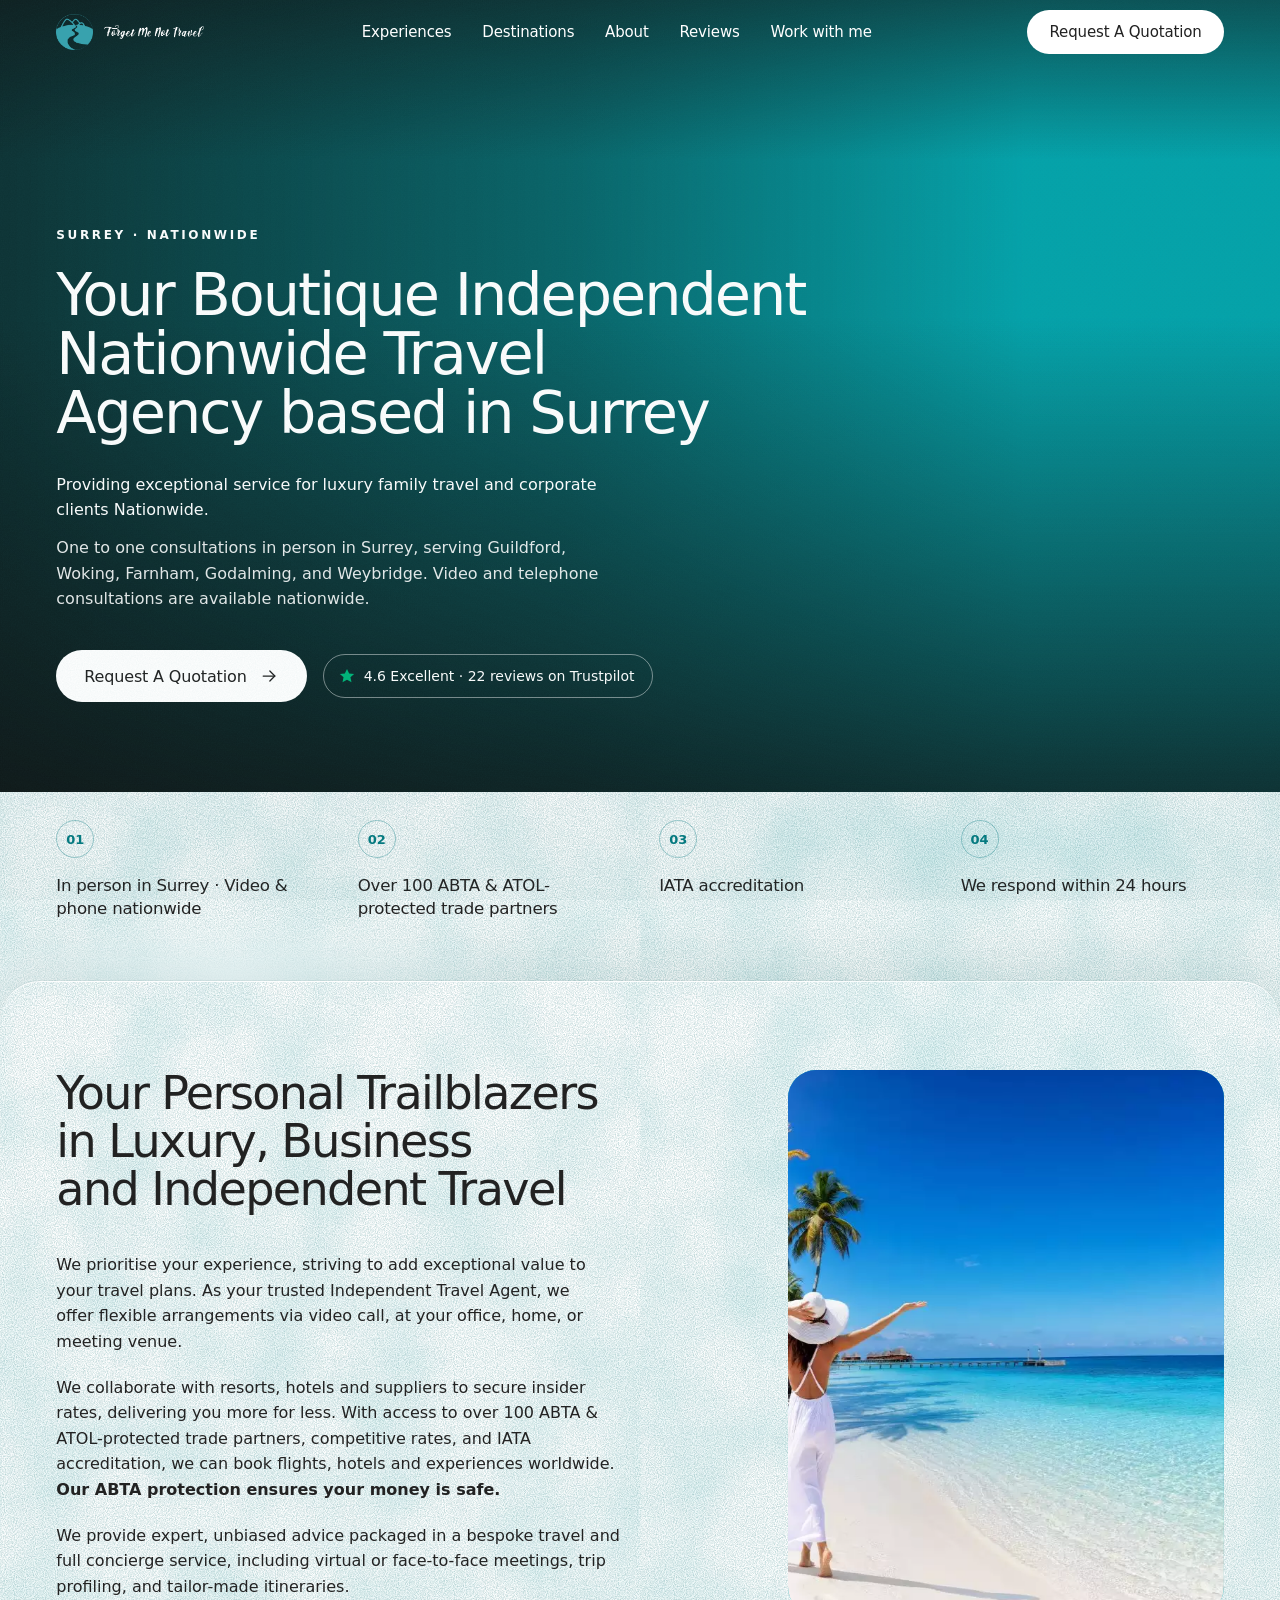
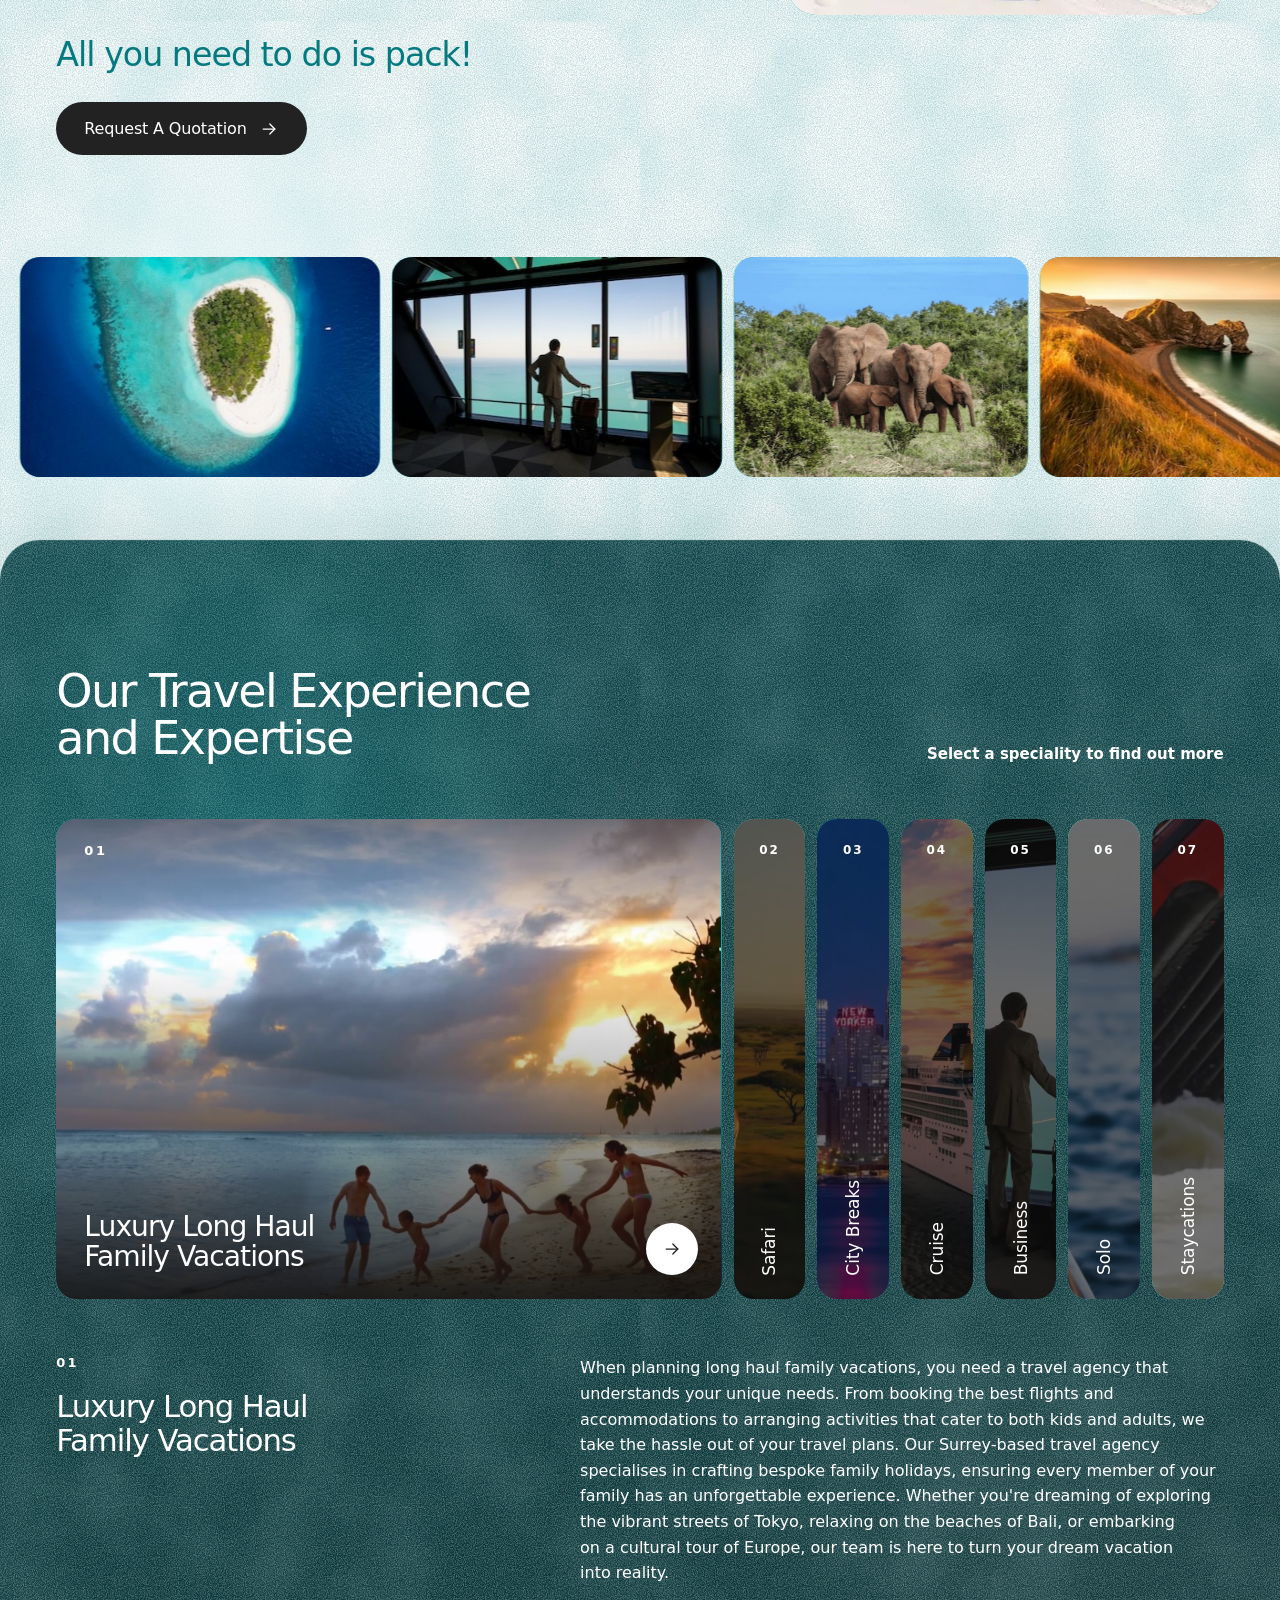
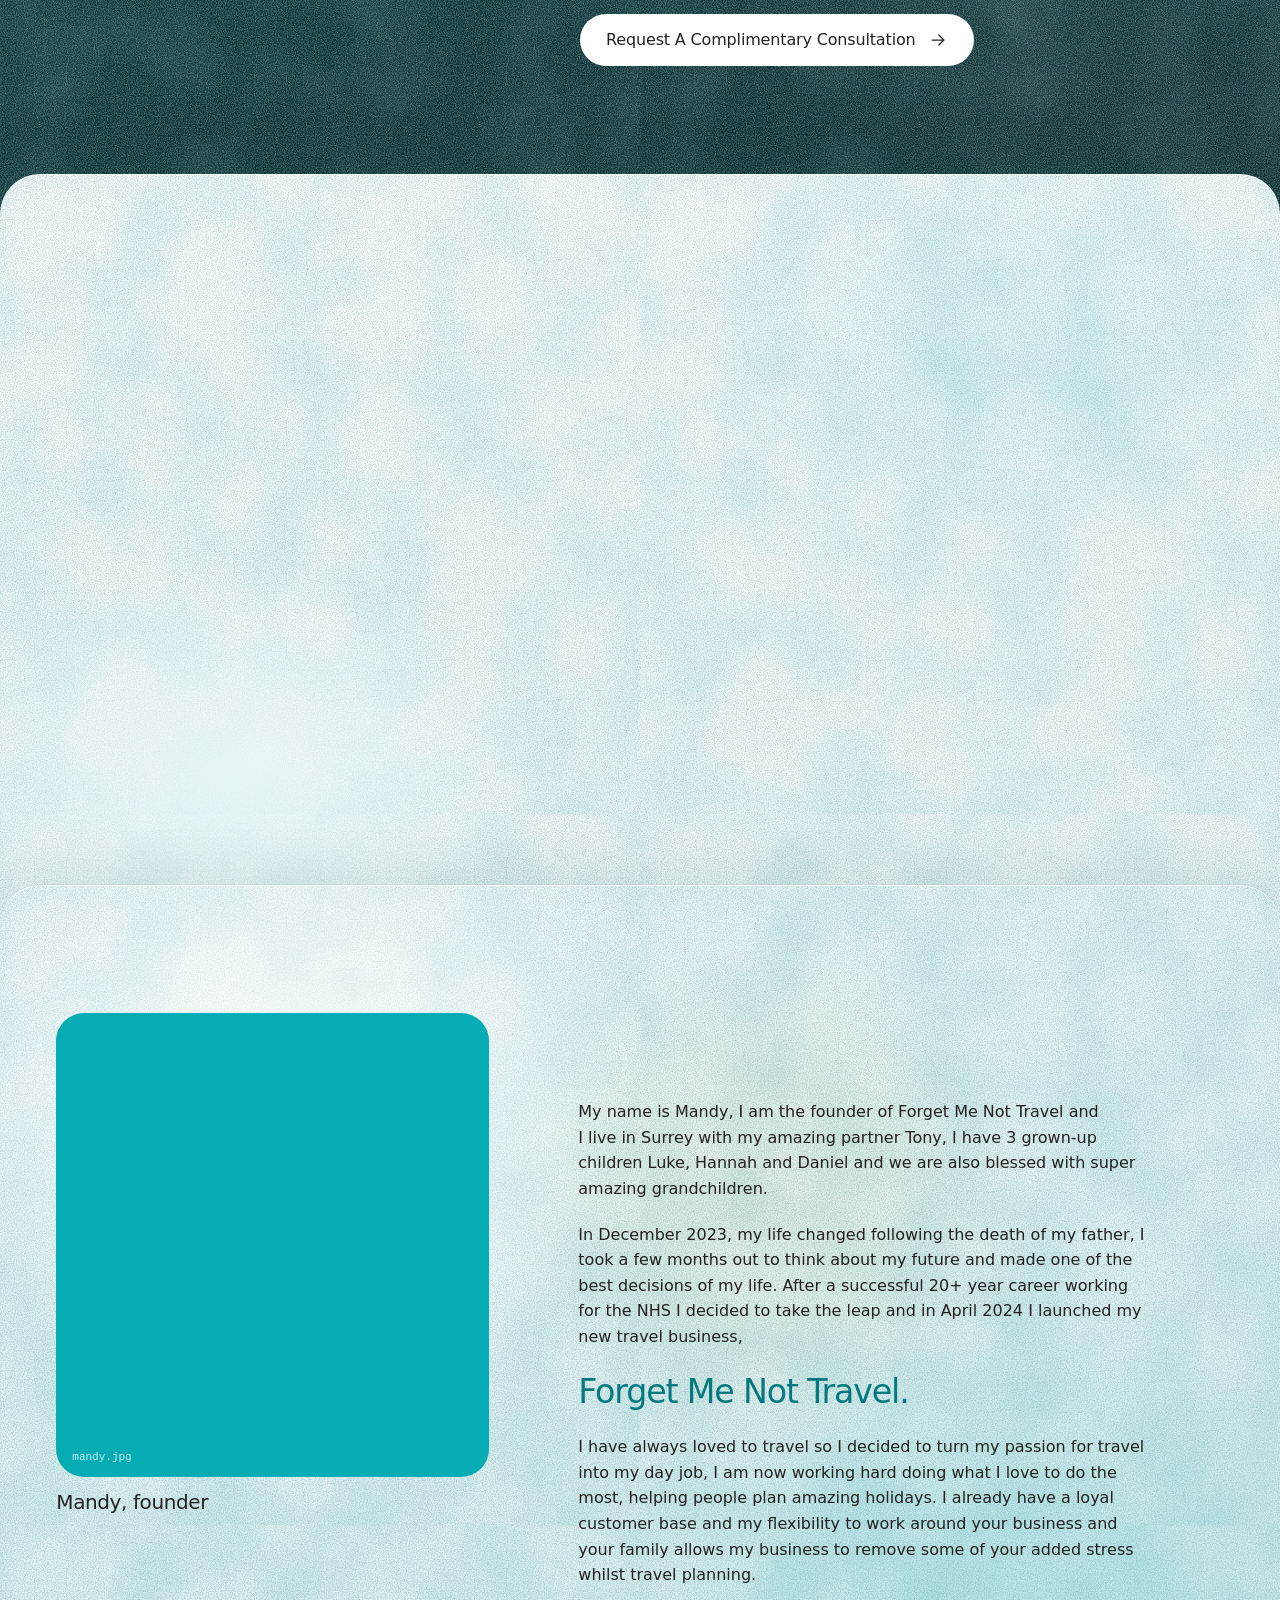
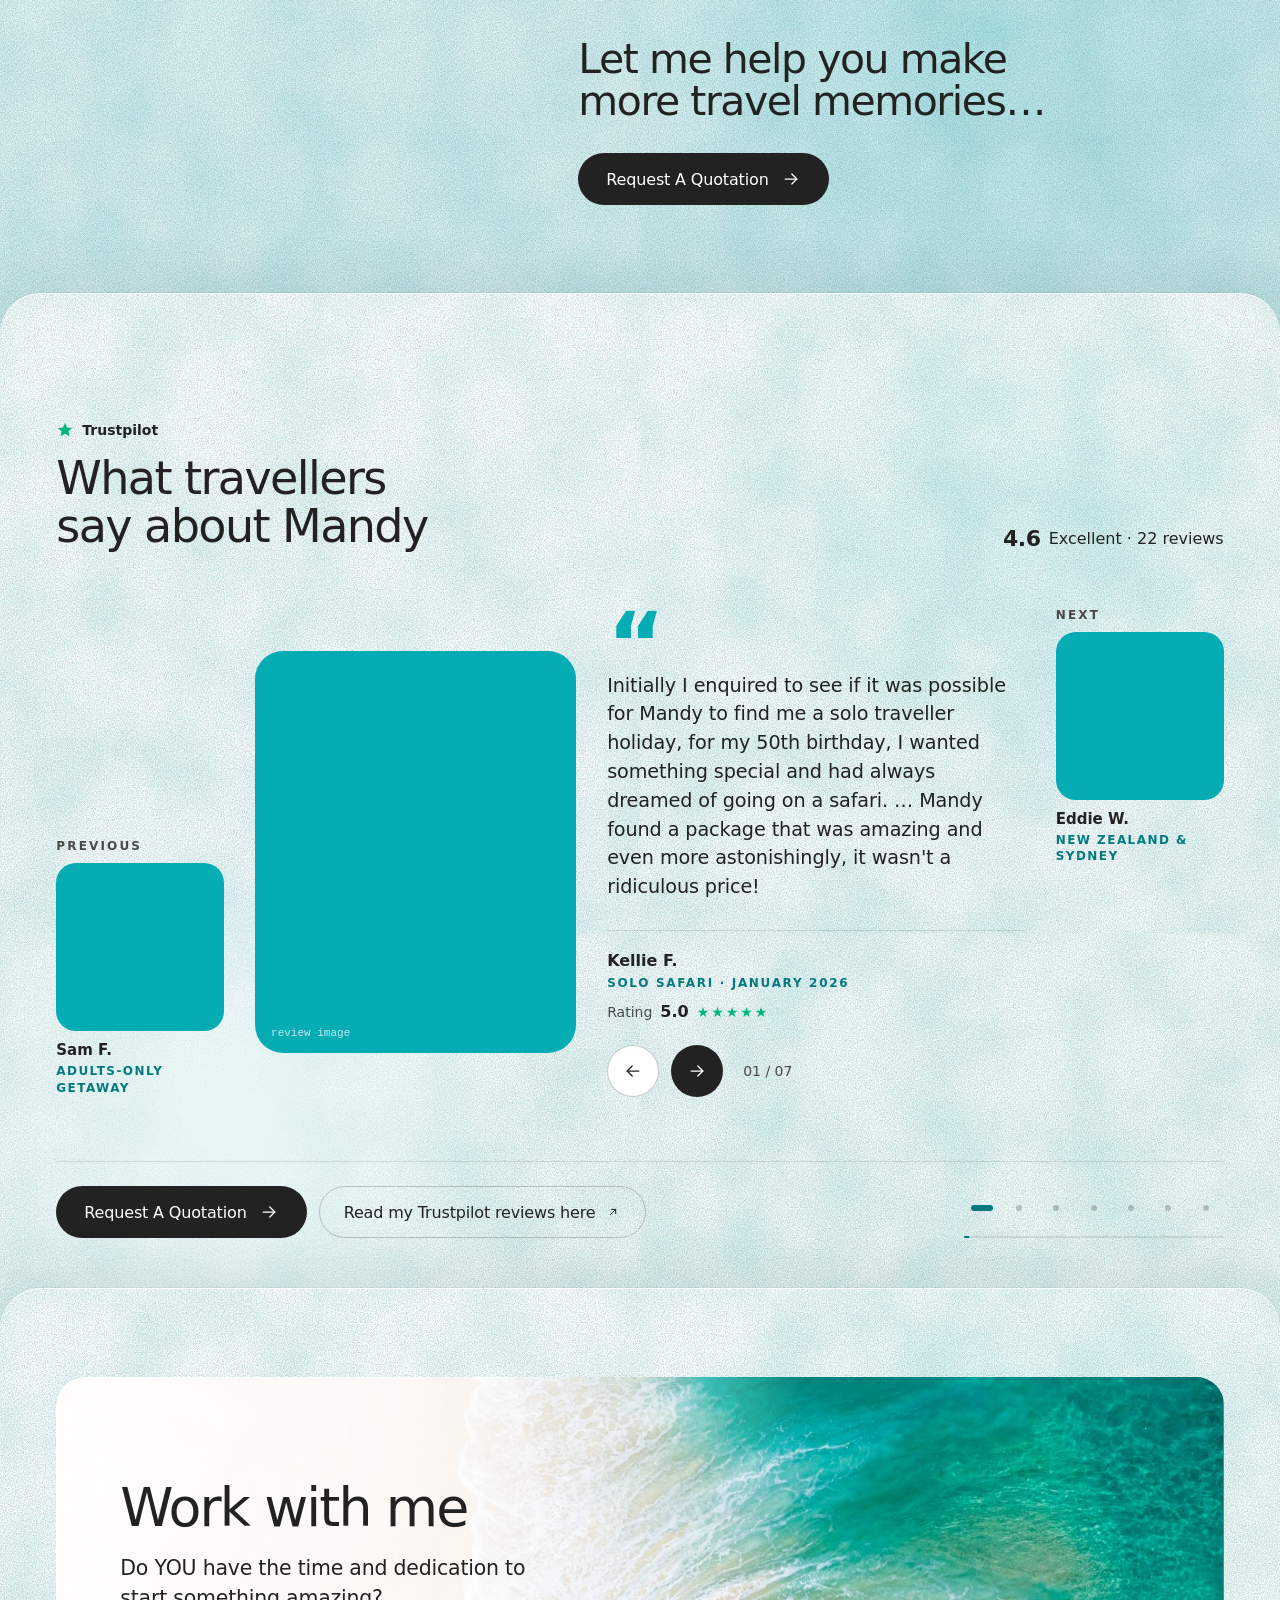
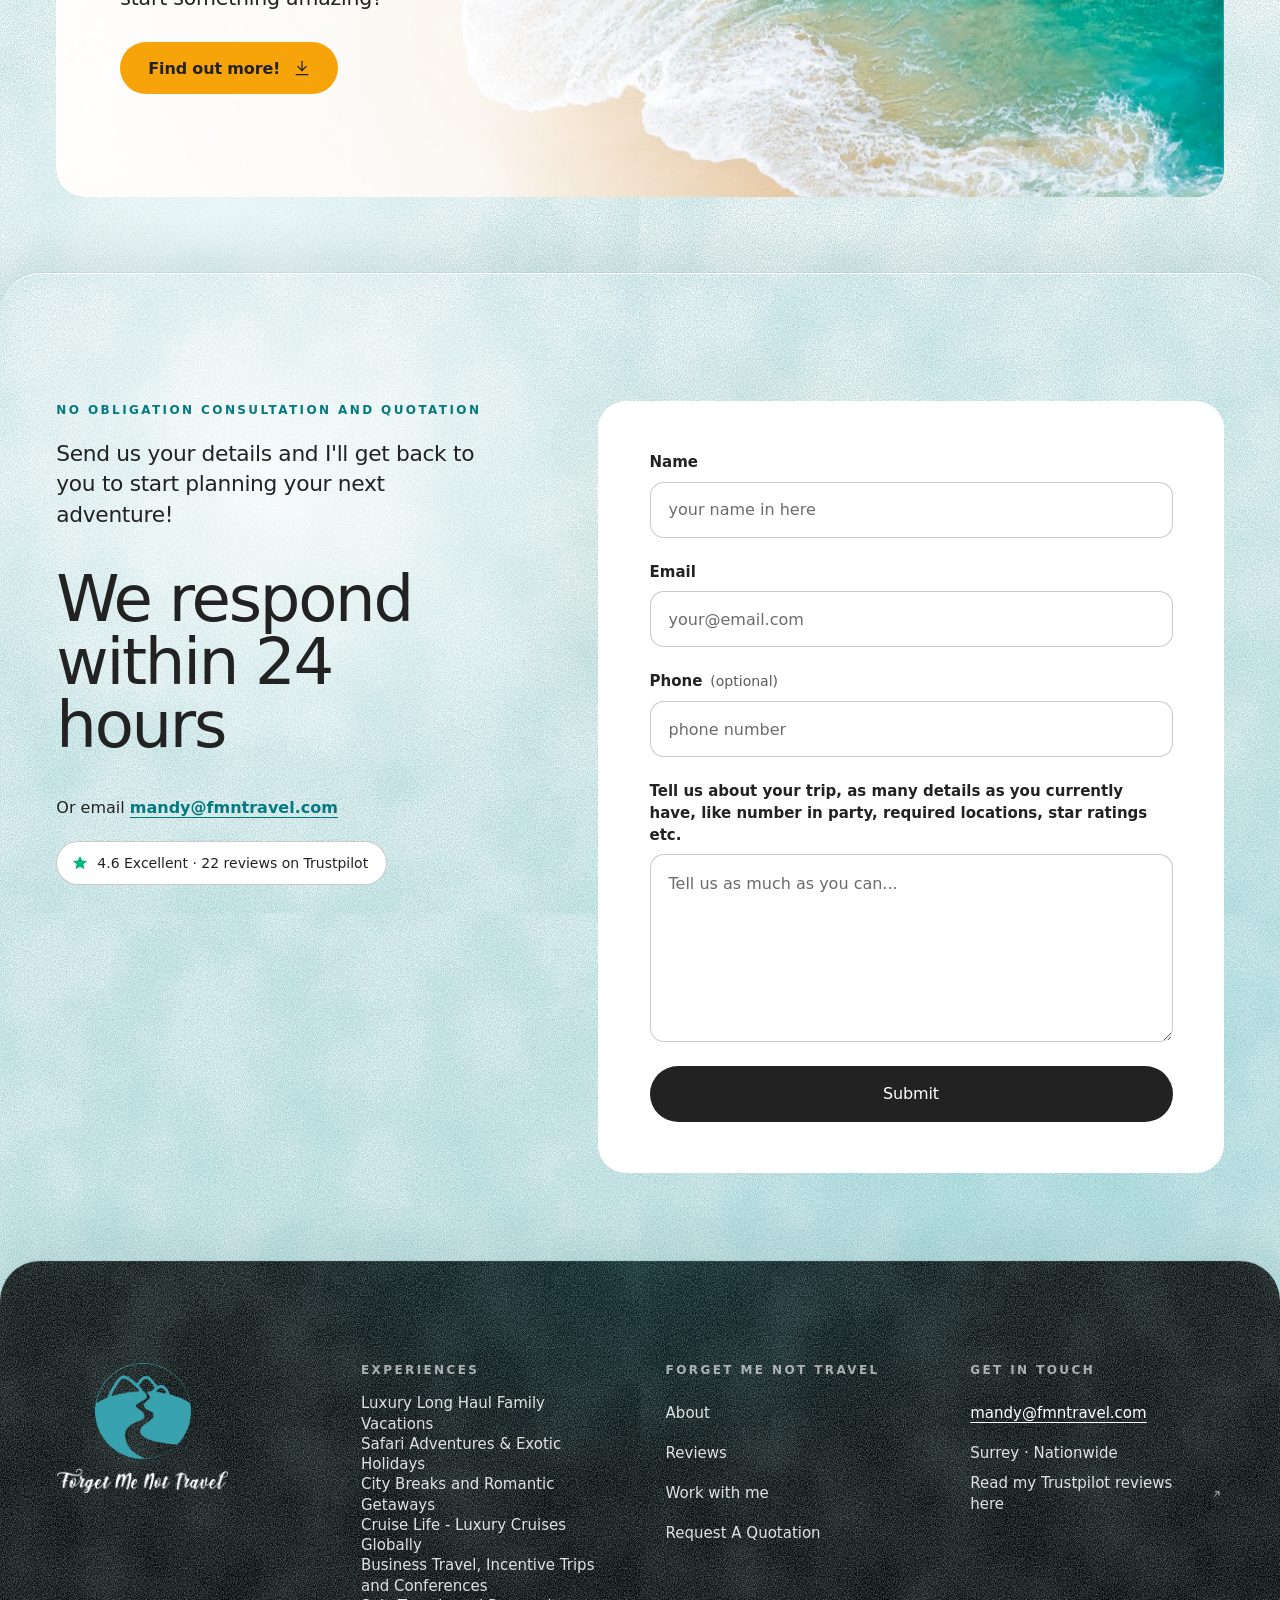
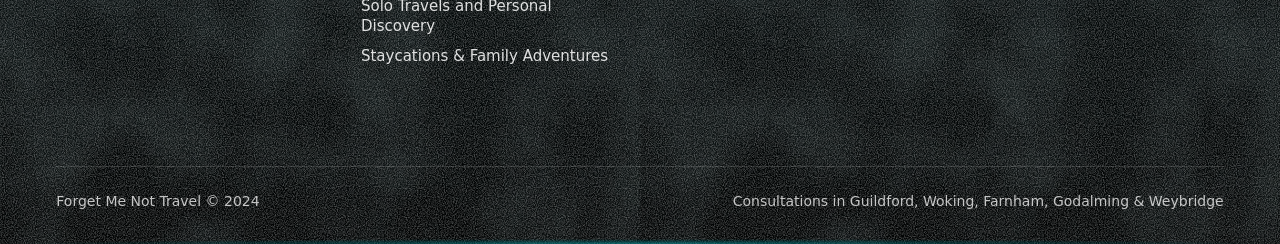
==== commit c9e283f7: "Fix scroll lag and polish mobile - Replace live SVG-noise background textures with pre-rendered WebP" ====
--- a/index.html
+++ b/index.html
@@ -608,7 +608,7 @@
 
 <!-- 10) FOOTER -->
 <footer class="ftr" data-dark="true" data-bg="foot">
-  <svg class="ftr__grain" aria-hidden="true"><filter id="fmn-grain"><feTurbulence type="fractalNoise" baseFrequency=".85" numOctaves="3" stitchTiles="stitch"/></filter><rect width="100%" height="100%" filter="url(#fmn-grain)"/></svg>
+  <div class="ftr__grain" aria-hidden="true"></div>
   <div class="ftr__glow" aria-hidden="true" data-glow></div>
   <div class="wrap">
     <div class="ftr__cols">
--- a/css/textures.css
+++ b/css/textures.css
@@ -1,6 +1,7 @@
-/* Generated paper/grain textures (SVG noise). Kept separate so styles.css stays readable. */
-:root{
-  --tex-dark:url([data-uri]) 0 0/220px 220px,url([data-uri]) 0 0/640px 640px;
-  --tex-light:url([data-uri]) 0 0/220px 220px,url([data-uri]) 0 0/640px 640px;
-  --tex-page:url([data-uri]);
+/* Paper/grain textures. Pre-rendered image tiles (from the design's SVG noise filters):
+   live SVG filters as backgrounds are re-rasterised on every repaint and made scrolling lag. */
+:root {
+  --tex-dark: url(../assets/tex/grain-dark.webp) 0 0/220px 220px, url(../assets/tex/mottle-dark.webp) 0 0/640px 640px;
+  --tex-light: url(../assets/tex/grain-light.webp) 0 0/220px 220px, url(../assets/tex/mottle-light.webp) 0 0/640px 640px;
+  --tex-page: url(../assets/tex/grain-page.webp);
 }
--- a/css/styles.css
+++ b/css/styles.css
@@ -47,6 +47,8 @@
 
 /* Faint grain across the whole page */
 .page-grain { position: fixed; inset: 0; z-index: 39; pointer-events: none; opacity: .07; background-image: var(--tex-page); background-size: 240px 240px; }
+/* Phones: the sections already carry their own texture; a full-screen fixed overlay costs GPU on every scroll frame. */
+@media (max-width: 768px), (hover: none) { .page-grain { display: none; } }
 
 /* ---------- Section depth (paper texture, drifting light, stacked sheets) ---------- */
 [data-bg] { position: relative; isolation: isolate; overflow: clip; }
@@ -57,16 +59,22 @@
 [data-bg]:not([data-first]) { margin-top: -40px; border-radius: 40px 40px 0 0; box-shadow: inset 0 1px 0 rgba(255,255,255,.9), 0 -1px 0 rgba(11,59,62,.06), 0 -18px 48px rgba(11,59,62,.08); }
 [data-bg="deep"], [data-bg="foot"] { box-shadow: inset 0 1px 0 rgba(255,255,255,.08), 0 -1px 0 rgba(11,59,62,.06), 0 -18px 48px rgba(11,59,62,.08) !important; }
 @media (max-width: 767px) { [data-bg]:not([data-first]) { margin-top: -28px; border-radius: 28px 28px 0 0; } }
-[data-bg]::before { content: ""; position: absolute; inset: 0; z-index: -1; pointer-events: none; will-change: transform; animation: fmnDrift 26s ease-in-out infinite alternate; }
+/* Drifting light: static on touch devices; on desktop it only animates while its section is on screen (JS adds .is-vis). */
+[data-bg]::before { content: ""; position: absolute; inset: 0; z-index: -1; pointer-events: none; }
+@media (hover: hover) and (pointer: fine) and (prefers-reduced-motion: no-preference) {
+  [data-bg].is-vis::before { will-change: transform; animation: fmnDrift 26s ease-in-out infinite alternate; }
+}
 [data-bg^="light"]::before { background: radial-gradient(26% 30% at 80% 22%, rgba(5,172,180,.10), transparent), radial-gradient(24% 28% at 18% 80%, rgba(234,247,248,.9), transparent); }
 [data-bg^="mist"]::before { background: radial-gradient(28% 32% at 22% 20%, rgba(255,255,255,.85), transparent), radial-gradient(30% 34% at 78% 72%, rgba(5,172,180,.16), transparent), radial-gradient(22% 26% at 60% 30%, rgba(247,164,10,.06), transparent); }
 [data-bg="deep"]::before { background: radial-gradient(30% 34% at 20% 25%, rgba(5,172,180,.22), transparent), radial-gradient(26% 30% at 80% 75%, rgba(255,255,255,.06), transparent); }
 [data-bg="foot"]::before { background: radial-gradient(30% 40% at 50% 0%, rgba(5,172,180,.12), transparent); }
 [data-bg$="2"]::before { animation-delay: -13s; animation-direction: alternate-reverse; }
 @keyframes fmnDrift { 0% { transform: translate3d(-4%,-3%,0); } 50% { transform: translate3d(3%,2%,0) scale(1.06); } 100% { transform: translate3d(-2%,4%,0) scale(1.02); } }
-/* Cursor-following light (desktop, set by JS) */
-[data-bg]::after { content: ""; position: absolute; inset: 0; z-index: -1; pointer-events: none; background: radial-gradient(520px circle at var(--mx,50%) var(--my,50%), rgba(255,255,255,.55), transparent 70%); opacity: var(--mo,0); transition: opacity .6s var(--E); }
-[data-bg="deep"]::after, [data-bg="foot"]::after { background: radial-gradient(520px circle at var(--mx,50%) var(--my,50%), rgba(5,172,180,.18), transparent 70%); }
+/* Cursor-following light (desktop). A single element per section moved with transform only,
+   so following the mouse never repaints the section. Inserted by JS. */
+.bg-glow { position: absolute; left: -520px; top: -520px; width: 1040px; height: 1040px; z-index: -1; pointer-events: none; border-radius: 50%; background: radial-gradient(closest-side, rgba(255,255,255,.55), rgba(255,255,255,0) 70%); opacity: 0; transition: opacity .6s var(--E); will-change: transform, opacity; }
+[data-bg="deep"] > .bg-glow, [data-bg="foot"] > .bg-glow { background: radial-gradient(closest-side, rgba(5,172,180,.18), rgba(5,172,180,0) 70%); }
+.bg-glow.is-on { opacity: 1; }
 
 /* ---------- Buttons ---------- */
 .btn { display: inline-flex; align-items: center; justify-content: center; gap: 12px; height: var(--btn-h); padding: 0 28px; border: 0; border-radius: 999px; text-decoration: none; font-size: 16px; font-weight: 500; letter-spacing: -0.01em; white-space: nowrap; cursor: pointer; transition: background-color 250ms ease, color 250ms ease, border-color 250ms ease, box-shadow 350ms ease, transform 350ms var(--E); }
@@ -514,7 +522,7 @@
 
 /* ---------- Footer ---------- */
 .ftr { color: #FFFFFF; padding: clamp(72px, 8vw, 112px) 0 0; }
-.ftr__grain { position: absolute; inset: 0; z-index: -1; width: 100%; height: 100%; opacity: .045; pointer-events: none; }
+.ftr__grain { position: absolute; inset: 0; z-index: -1; opacity: .045; pointer-events: none; background: var(--tex-page) 0 0/240px 240px; }
 .ftr__glow { position: absolute; left: 0; right: 0; bottom: 0; z-index: -1; height: 35%; transform-origin: bottom center; transform: scaleY(.035); pointer-events: none; will-change: transform; background: radial-gradient(70% 100% at 50% 100%, rgba(5,172,180,.55) 0%, rgba(3,85,90,.45) 38%, rgba(0,0,0,0) 72%); }
 .ftr__cols { display: grid; grid-template-columns: repeat(auto-fit, minmax(min(100%, 220px), 1fr)); gap: 48px clamp(32px, 4vw, 64px); padding-bottom: clamp(56px, 7vw, 96px); }
 .ftr__logo { display: inline-flex; color: #FFFFFF; text-decoration: none; font-size: 32px; }
@@ -559,3 +567,16 @@
   *, *::before, *::after { transition-duration: .01ms !important; animation-duration: .01ms !important; scroll-behavior: auto !important; }
 }
 .lead-m { margin: 0; font-size: 17px; line-height: 1.6; text-wrap: pretty; }
+
+/* ---------- Performance: elements moved by JS every frame get their own GPU layer ---------- */
+.strip ul, .rv-prog span, .hero__video, .hero__poster { will-change: transform; }
+
+/* ---------- Mobile polish ---------- */
+a, button, [role="button"] { -webkit-tap-highlight-color: transparent; }
+@media (max-width: 768px) {
+  .rv-dots-wrap { width: 100%; }
+  .rv-dots button { flex: 1 1 0; min-width: 44px; }
+  .quote__mail a { display: inline-block; padding: 12px 0; margin: -12px 0; }
+}
+/* Page scroll lock while the menu or speciality sheet is open (works on iOS Safari too) */
+body.is-locked { position: fixed; left: 0; right: 0; width: 100%; overflow: hidden; }
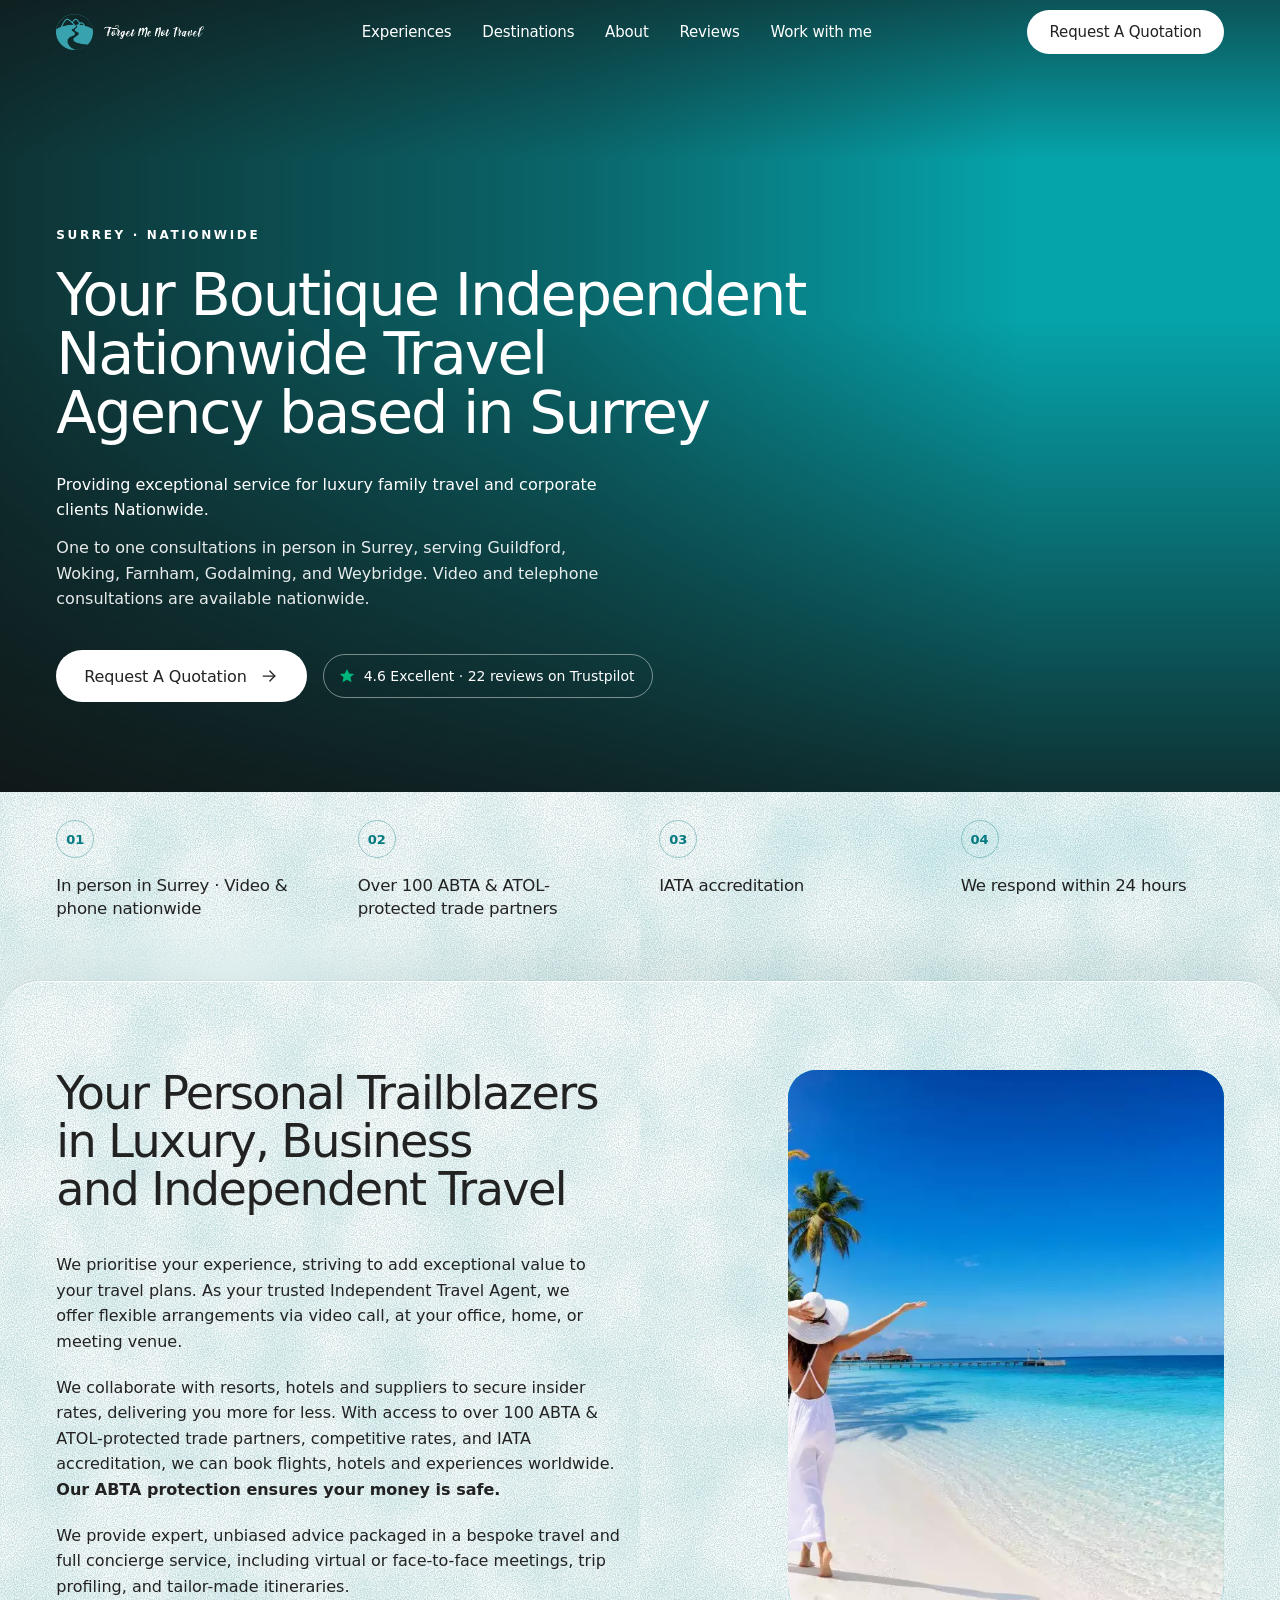
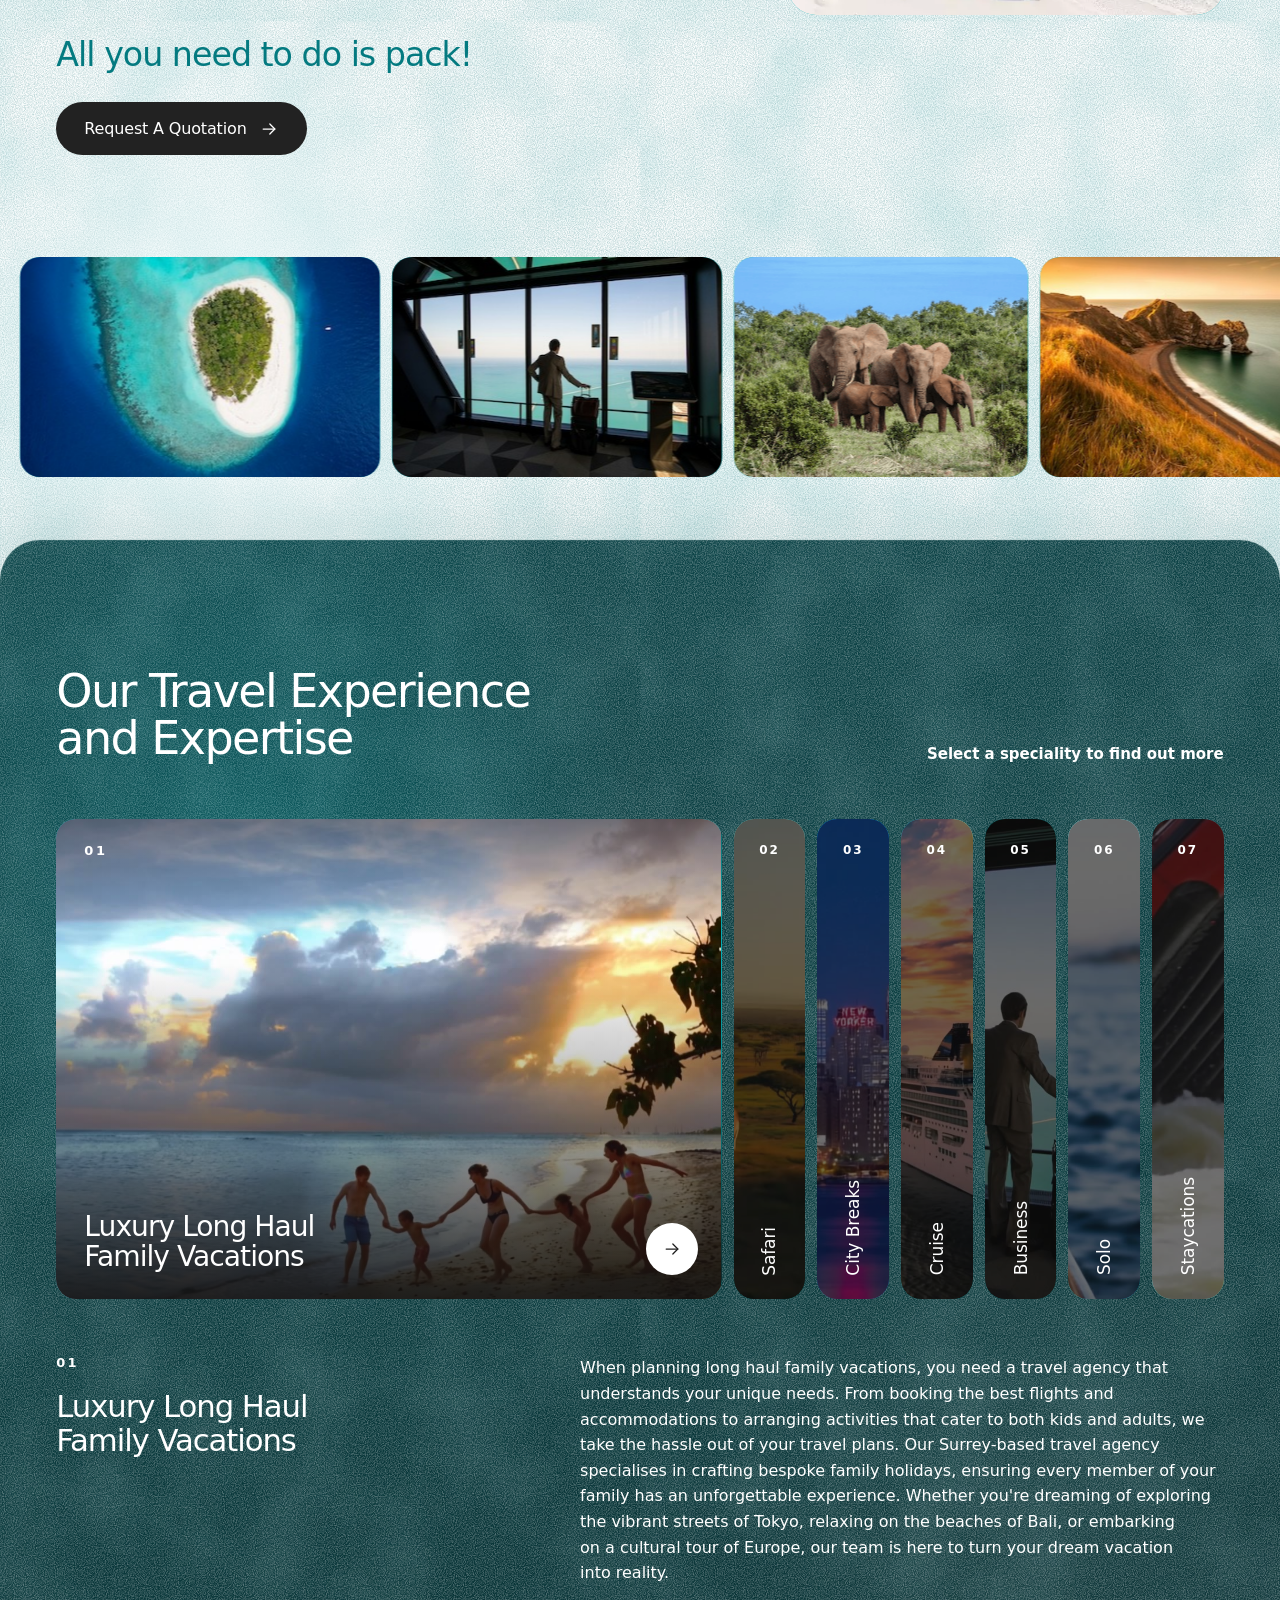
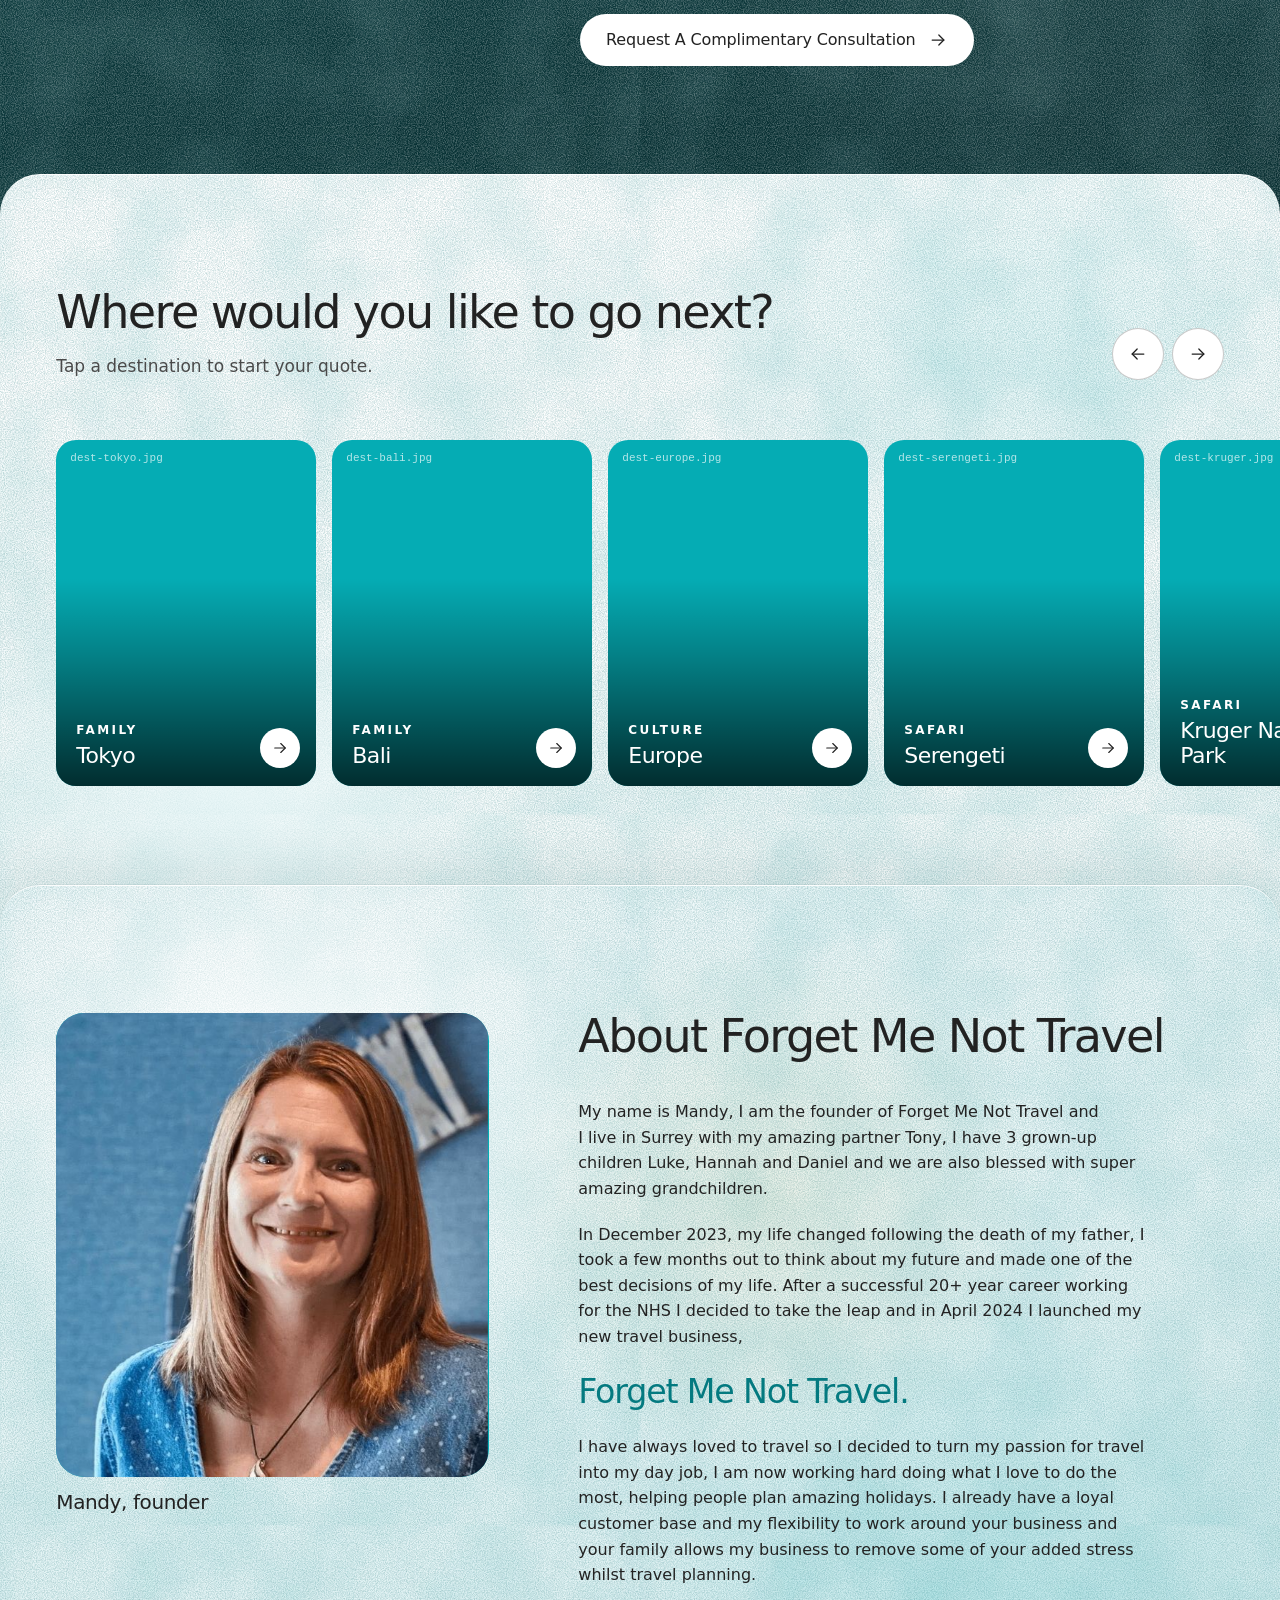
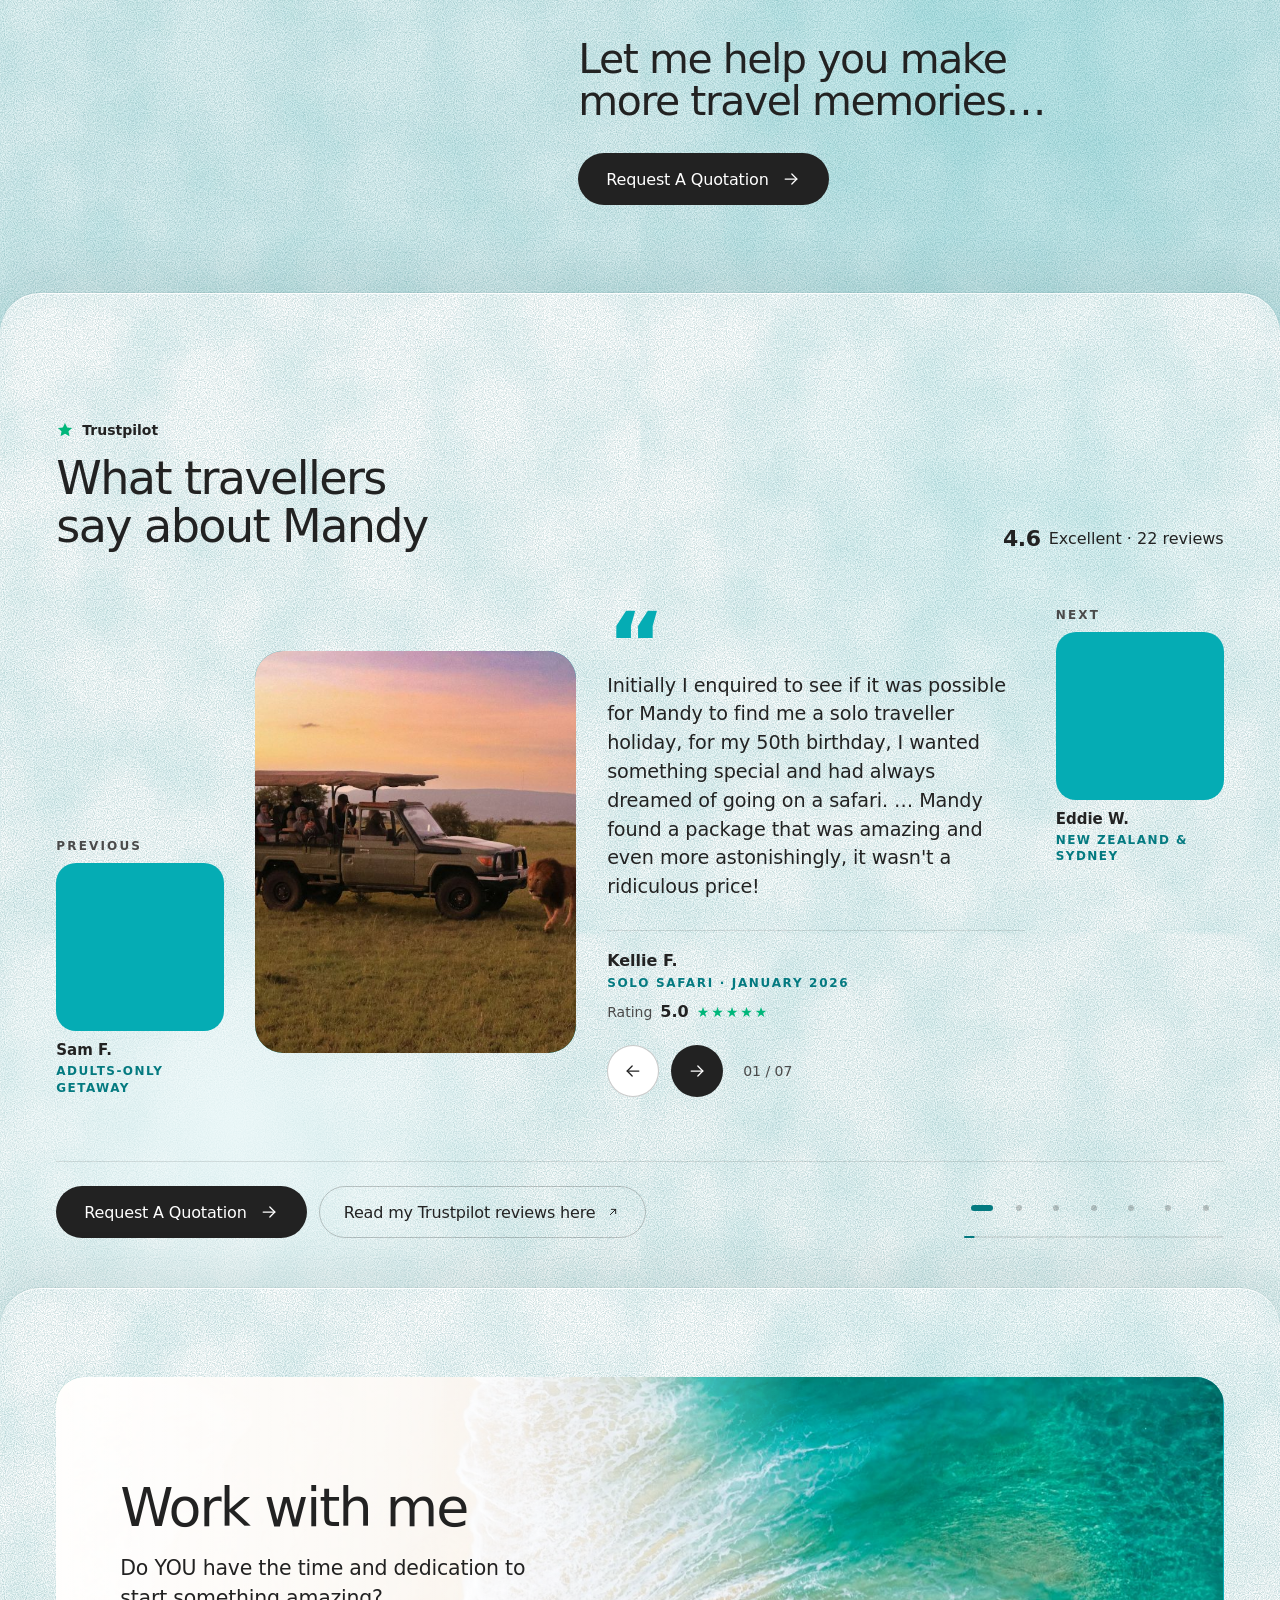
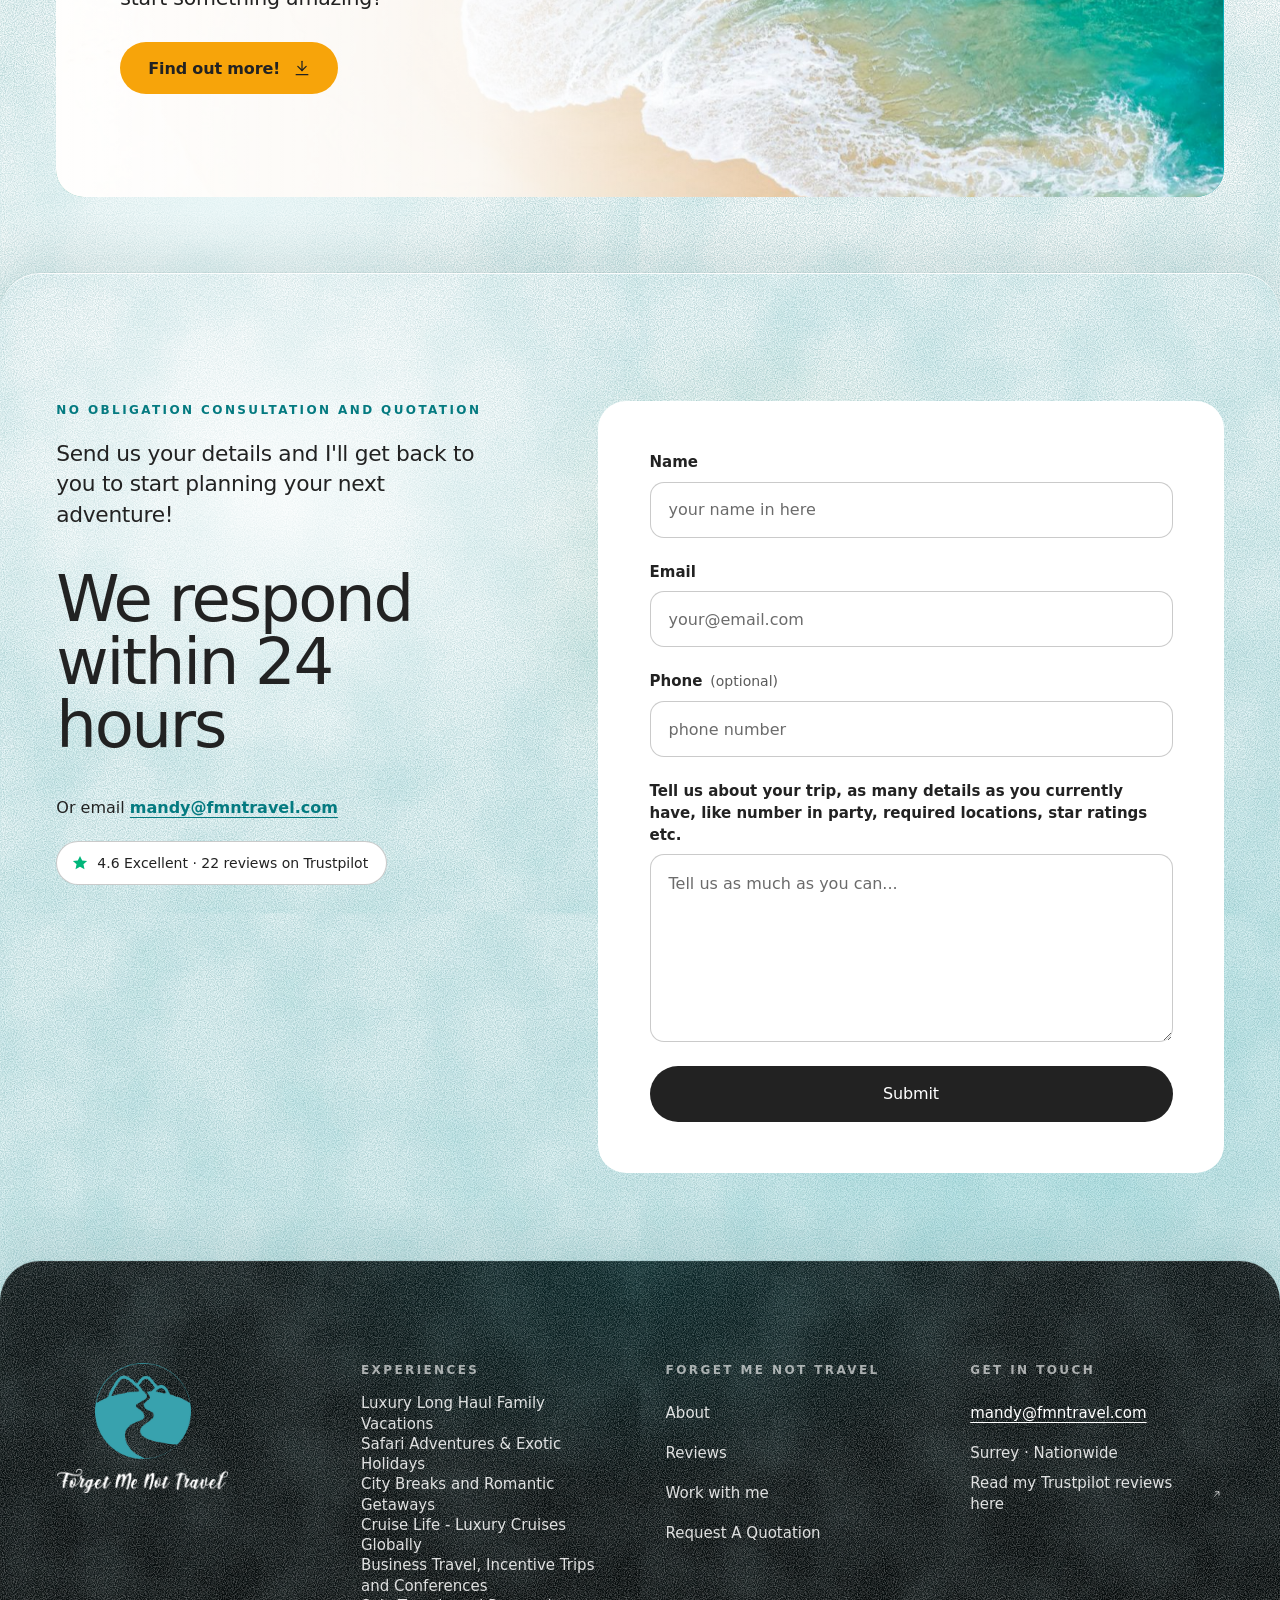
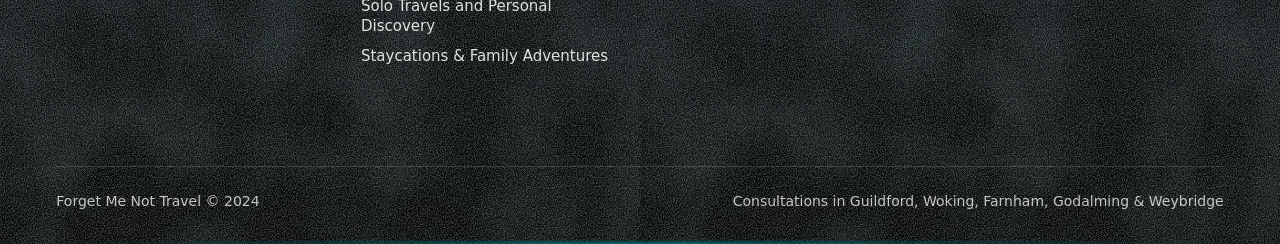
==== commit 5f942df0: "Cut continuous GPU work on desktop Tracing at 2x DPR showed the compositor drawing almost nonstop ev" ====
--- a/index.html
+++ b/index.html
@@ -663,6 +663,5 @@
 <div class="sticky-cta" aria-hidden="true" data-sticky>
   <a class="btn btn--dark" data-magnetic href="#quote" data-quote data-track="quote_click" tabindex="-1">Request A Quotation<svg class="ic-arrow" width="20" height="20" aria-hidden="true"><use href="#i-arrow"/></svg></a>
 </div>
-<div class="page-grain" aria-hidden="true"></div>
 </body>
 </html>
--- a/css/styles.css
+++ b/css/styles.css
@@ -45,12 +45,8 @@
 /* Broken image fallback: the teal box behind it shows instead */
 img.is-broken { visibility: hidden; }
 
-/* Faint grain across the whole page */
-.page-grain { position: fixed; inset: 0; z-index: 39; pointer-events: none; opacity: .07; background-image: var(--tex-page); background-size: 240px 240px; }
-/* Phones: the sections already carry their own texture; a full-screen fixed overlay costs GPU on every scroll frame. */
-@media (max-width: 768px), (hover: none) { .page-grain { display: none; } }
-
-/* ---------- Section depth (paper texture, drifting light, stacked sheets) ---------- */
+
+/* ---------- Section depth (paper texture, soft light, stacked sheets). All static: animated full-section layers kept the GPU busy every frame. ---------- */
 [data-bg] { position: relative; isolation: isolate; overflow: clip; }
 [data-bg^="light"] { background: var(--tex-dark), linear-gradient(180deg, #FFFFFF 0%, #F4FAFA 100%); }
 [data-bg^="mist"] { background: var(--tex-dark), linear-gradient(165deg, #F3FAFB 0%, #E6F5F6 45%, #D3ECEE 100%); }
@@ -59,22 +55,11 @@
 [data-bg]:not([data-first]) { margin-top: -40px; border-radius: 40px 40px 0 0; box-shadow: inset 0 1px 0 rgba(255,255,255,.9), 0 -1px 0 rgba(11,59,62,.06), 0 -18px 48px rgba(11,59,62,.08); }
 [data-bg="deep"], [data-bg="foot"] { box-shadow: inset 0 1px 0 rgba(255,255,255,.08), 0 -1px 0 rgba(11,59,62,.06), 0 -18px 48px rgba(11,59,62,.08) !important; }
 @media (max-width: 767px) { [data-bg]:not([data-first]) { margin-top: -28px; border-radius: 28px 28px 0 0; } }
-/* Drifting light: static on touch devices; on desktop it only animates while its section is on screen (JS adds .is-vis). */
 [data-bg]::before { content: ""; position: absolute; inset: 0; z-index: -1; pointer-events: none; }
-@media (hover: hover) and (pointer: fine) and (prefers-reduced-motion: no-preference) {
-  [data-bg].is-vis::before { will-change: transform; animation: fmnDrift 26s ease-in-out infinite alternate; }
-}
 [data-bg^="light"]::before { background: radial-gradient(26% 30% at 80% 22%, rgba(5,172,180,.10), transparent), radial-gradient(24% 28% at 18% 80%, rgba(234,247,248,.9), transparent); }
 [data-bg^="mist"]::before { background: radial-gradient(28% 32% at 22% 20%, rgba(255,255,255,.85), transparent), radial-gradient(30% 34% at 78% 72%, rgba(5,172,180,.16), transparent), radial-gradient(22% 26% at 60% 30%, rgba(247,164,10,.06), transparent); }
 [data-bg="deep"]::before { background: radial-gradient(30% 34% at 20% 25%, rgba(5,172,180,.22), transparent), radial-gradient(26% 30% at 80% 75%, rgba(255,255,255,.06), transparent); }
 [data-bg="foot"]::before { background: radial-gradient(30% 40% at 50% 0%, rgba(5,172,180,.12), transparent); }
-[data-bg$="2"]::before { animation-delay: -13s; animation-direction: alternate-reverse; }
-@keyframes fmnDrift { 0% { transform: translate3d(-4%,-3%,0); } 50% { transform: translate3d(3%,2%,0) scale(1.06); } 100% { transform: translate3d(-2%,4%,0) scale(1.02); } }
-/* Cursor-following light (desktop). A single element per section moved with transform only,
-   so following the mouse never repaints the section. Inserted by JS. */
-.bg-glow { position: absolute; left: -520px; top: -520px; width: 1040px; height: 1040px; z-index: -1; pointer-events: none; border-radius: 50%; background: radial-gradient(closest-side, rgba(255,255,255,.55), rgba(255,255,255,0) 70%); opacity: 0; transition: opacity .6s var(--E); will-change: transform, opacity; }
-[data-bg="deep"] > .bg-glow, [data-bg="foot"] > .bg-glow { background: radial-gradient(closest-side, rgba(5,172,180,.18), rgba(5,172,180,0) 70%); }
-.bg-glow.is-on { opacity: 1; }
 
 /* ---------- Buttons ---------- */
 .btn { display: inline-flex; align-items: center; justify-content: center; gap: 12px; height: var(--btn-h); padding: 0 28px; border: 0; border-radius: 999px; text-decoration: none; font-size: 16px; font-weight: 500; letter-spacing: -0.01em; white-space: nowrap; cursor: pointer; transition: background-color 250ms ease, color 250ms ease, border-color 250ms ease, box-shadow 350ms ease, transform 350ms var(--E); }
@@ -563,8 +548,7 @@
 
 /* ---------- Reduced motion ---------- */
 @media (prefers-reduced-motion: reduce) {
-  [data-bg]::before { animation: none; }
-  *, *::before, *::after { transition-duration: .01ms !important; animation-duration: .01ms !important; scroll-behavior: auto !important; }
+    *, *::before, *::after { transition-duration: .01ms !important; animation-duration: .01ms !important; scroll-behavior: auto !important; }
 }
 .lead-m { margin: 0; font-size: 17px; line-height: 1.6; text-wrap: pretty; }
 
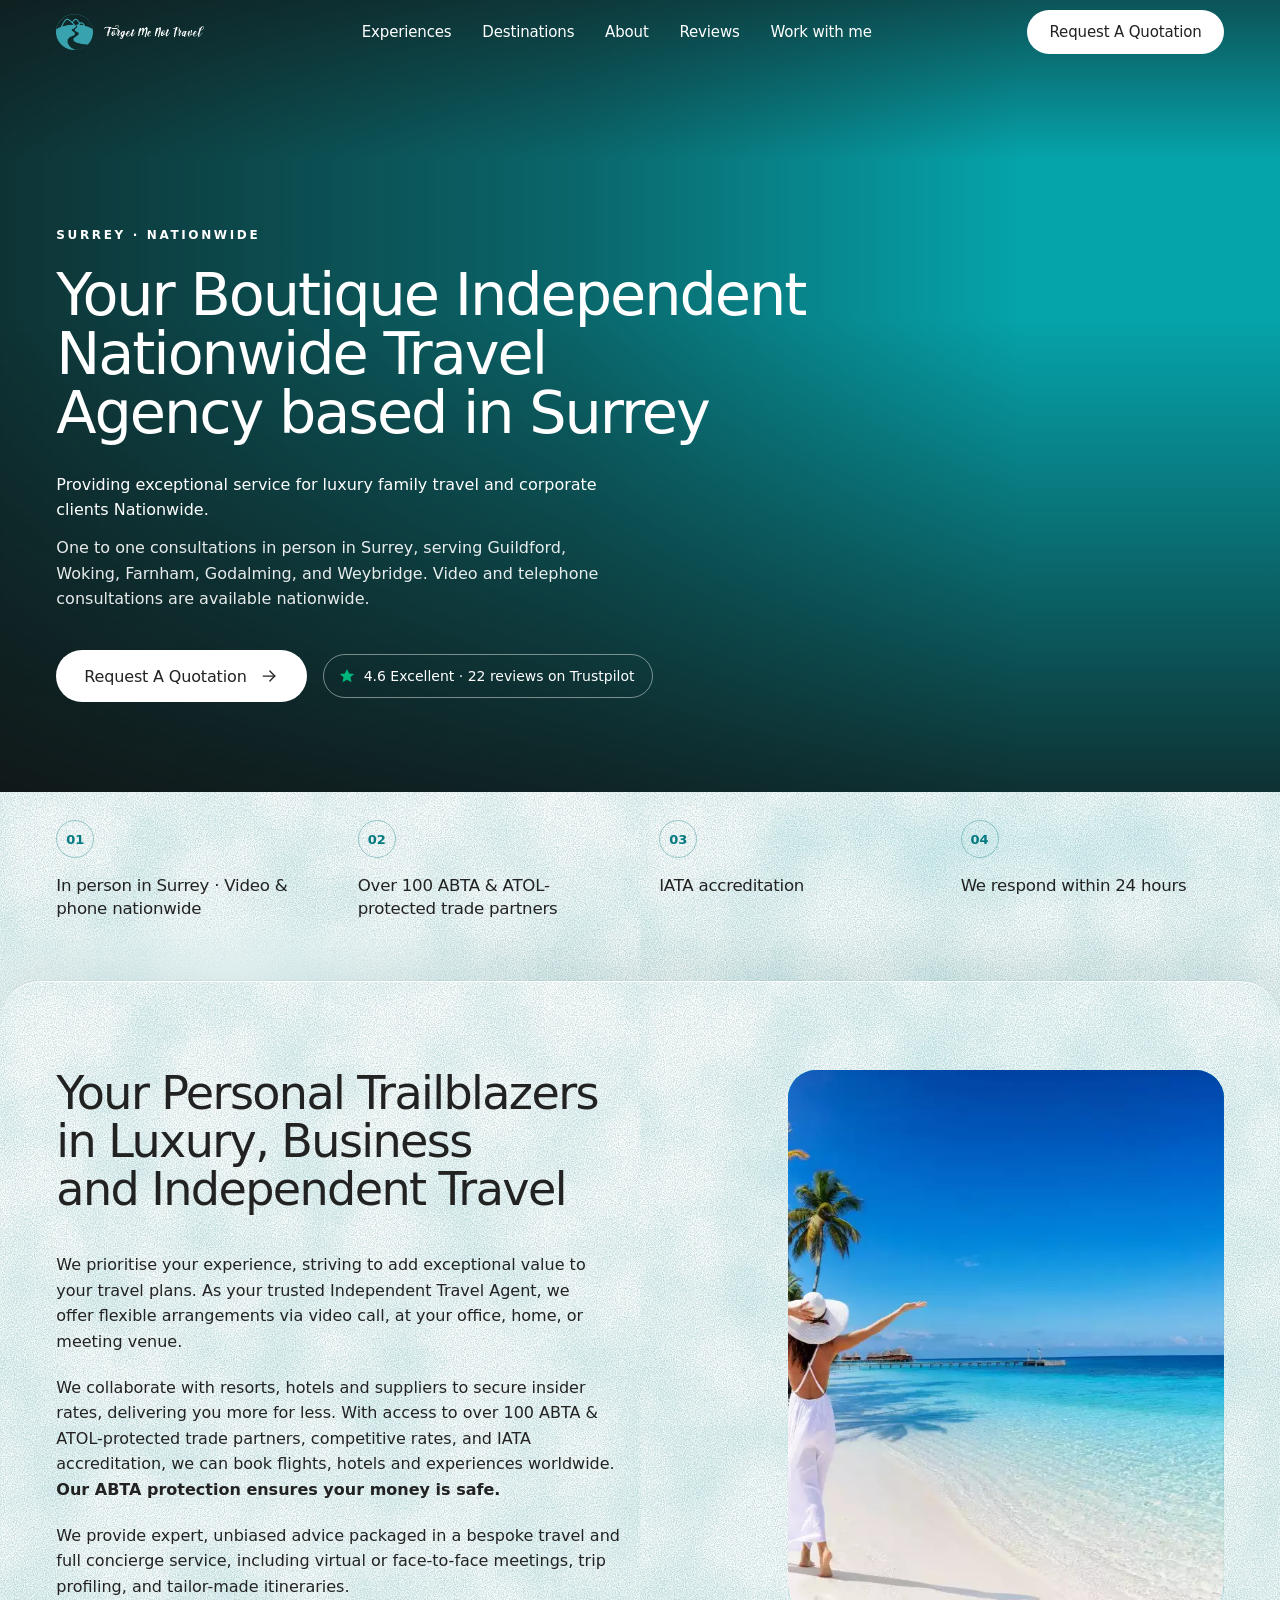
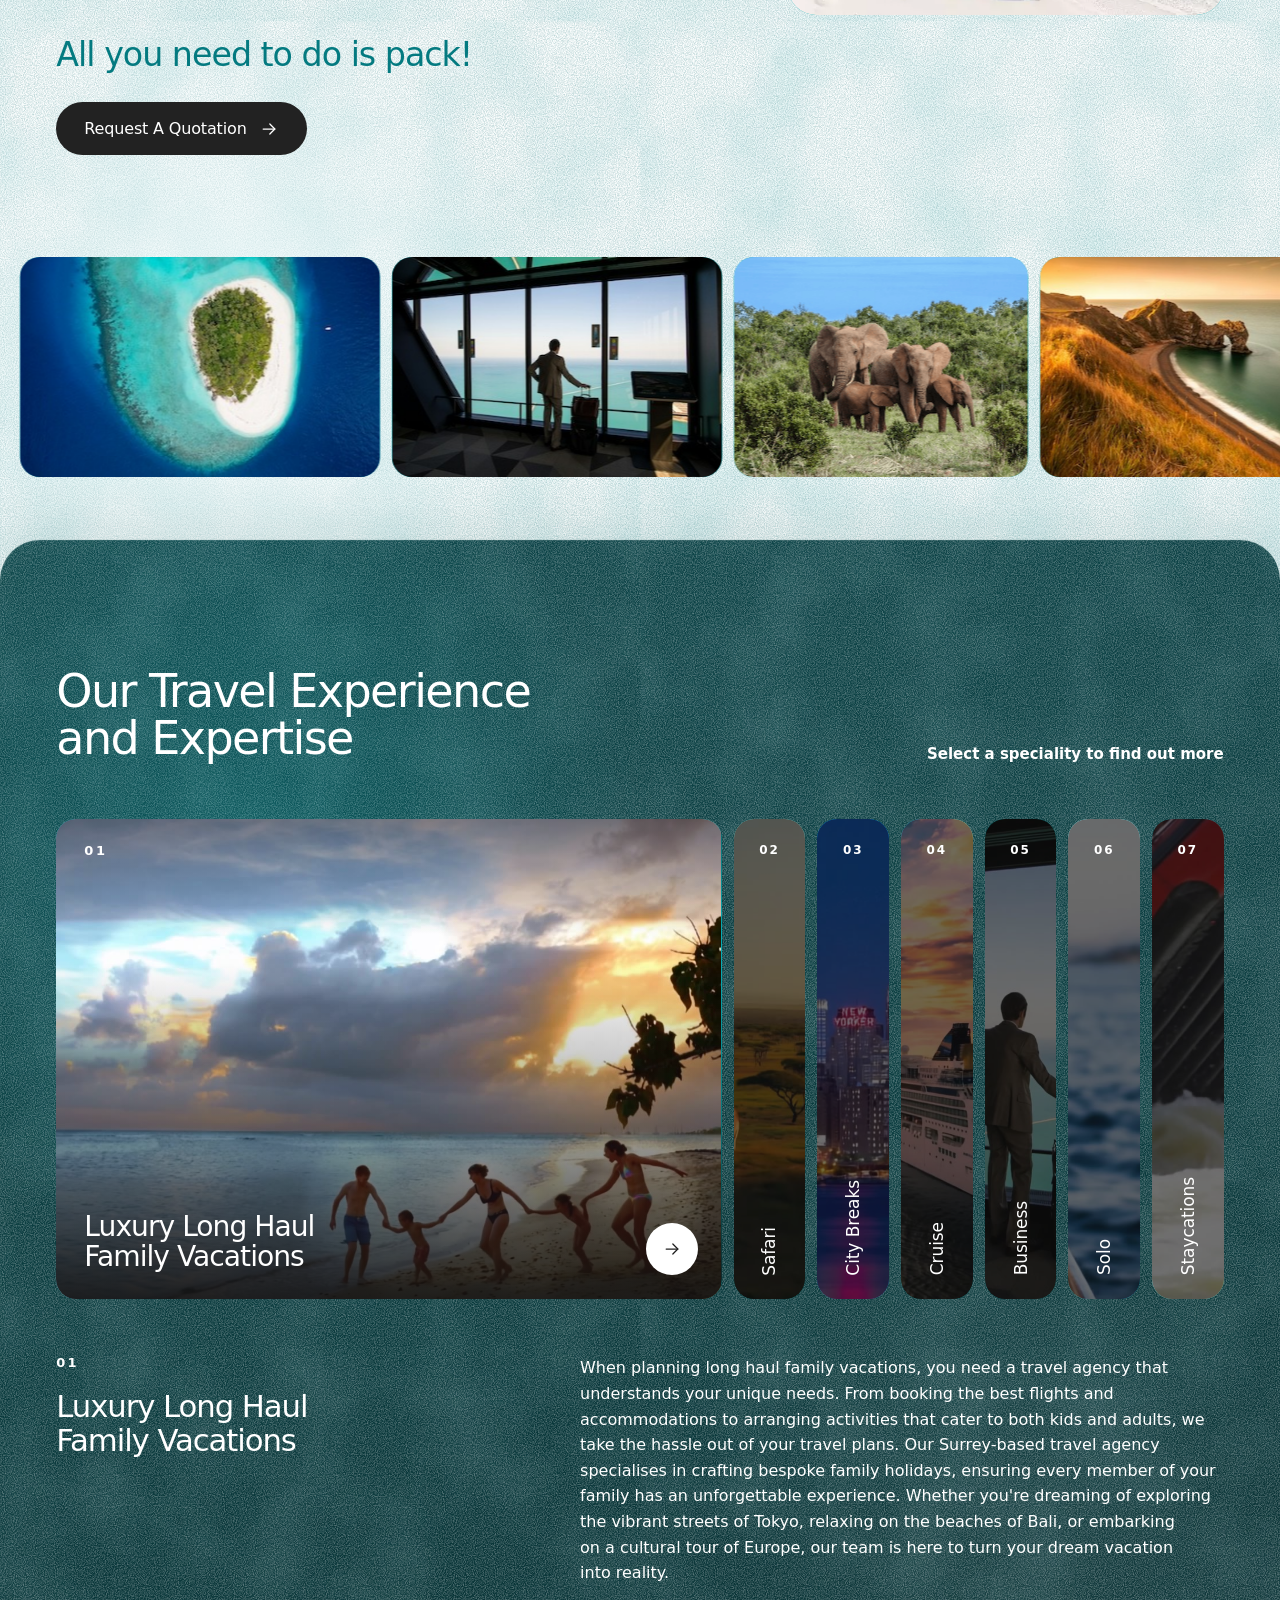
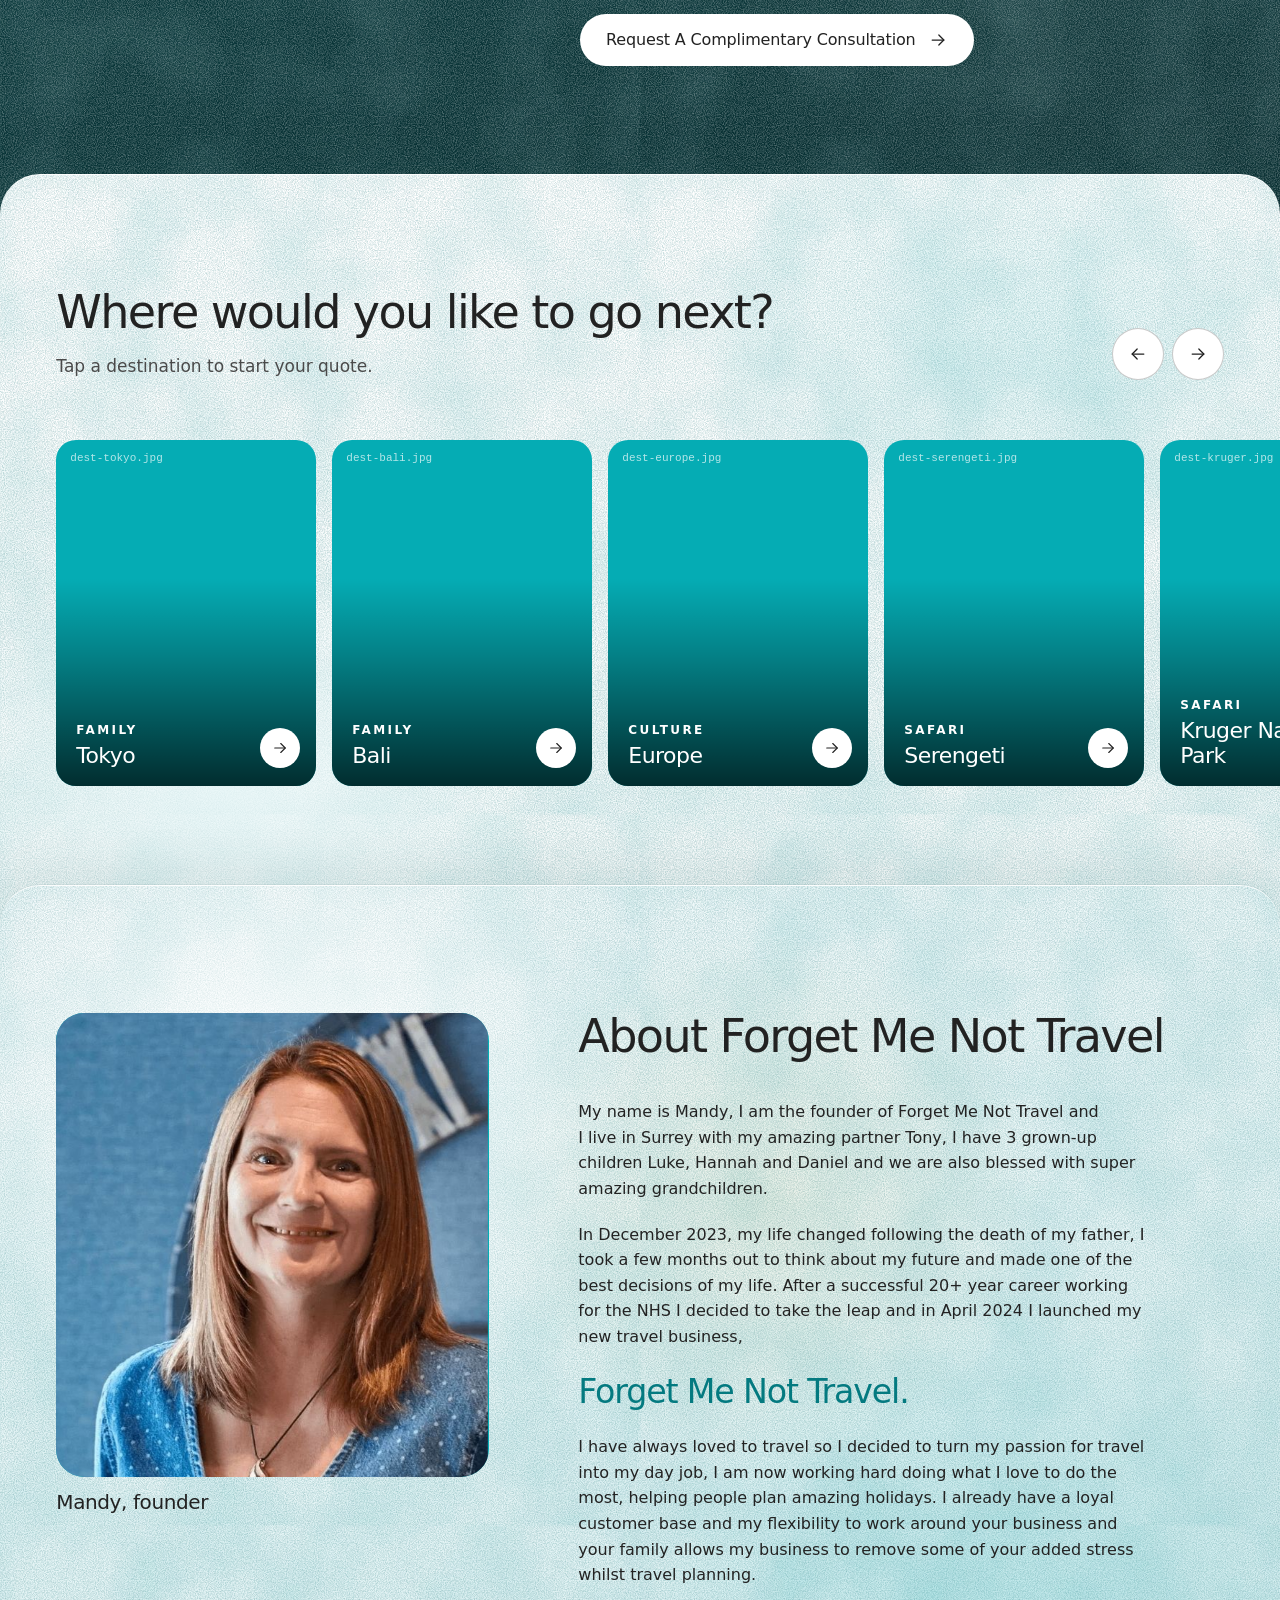
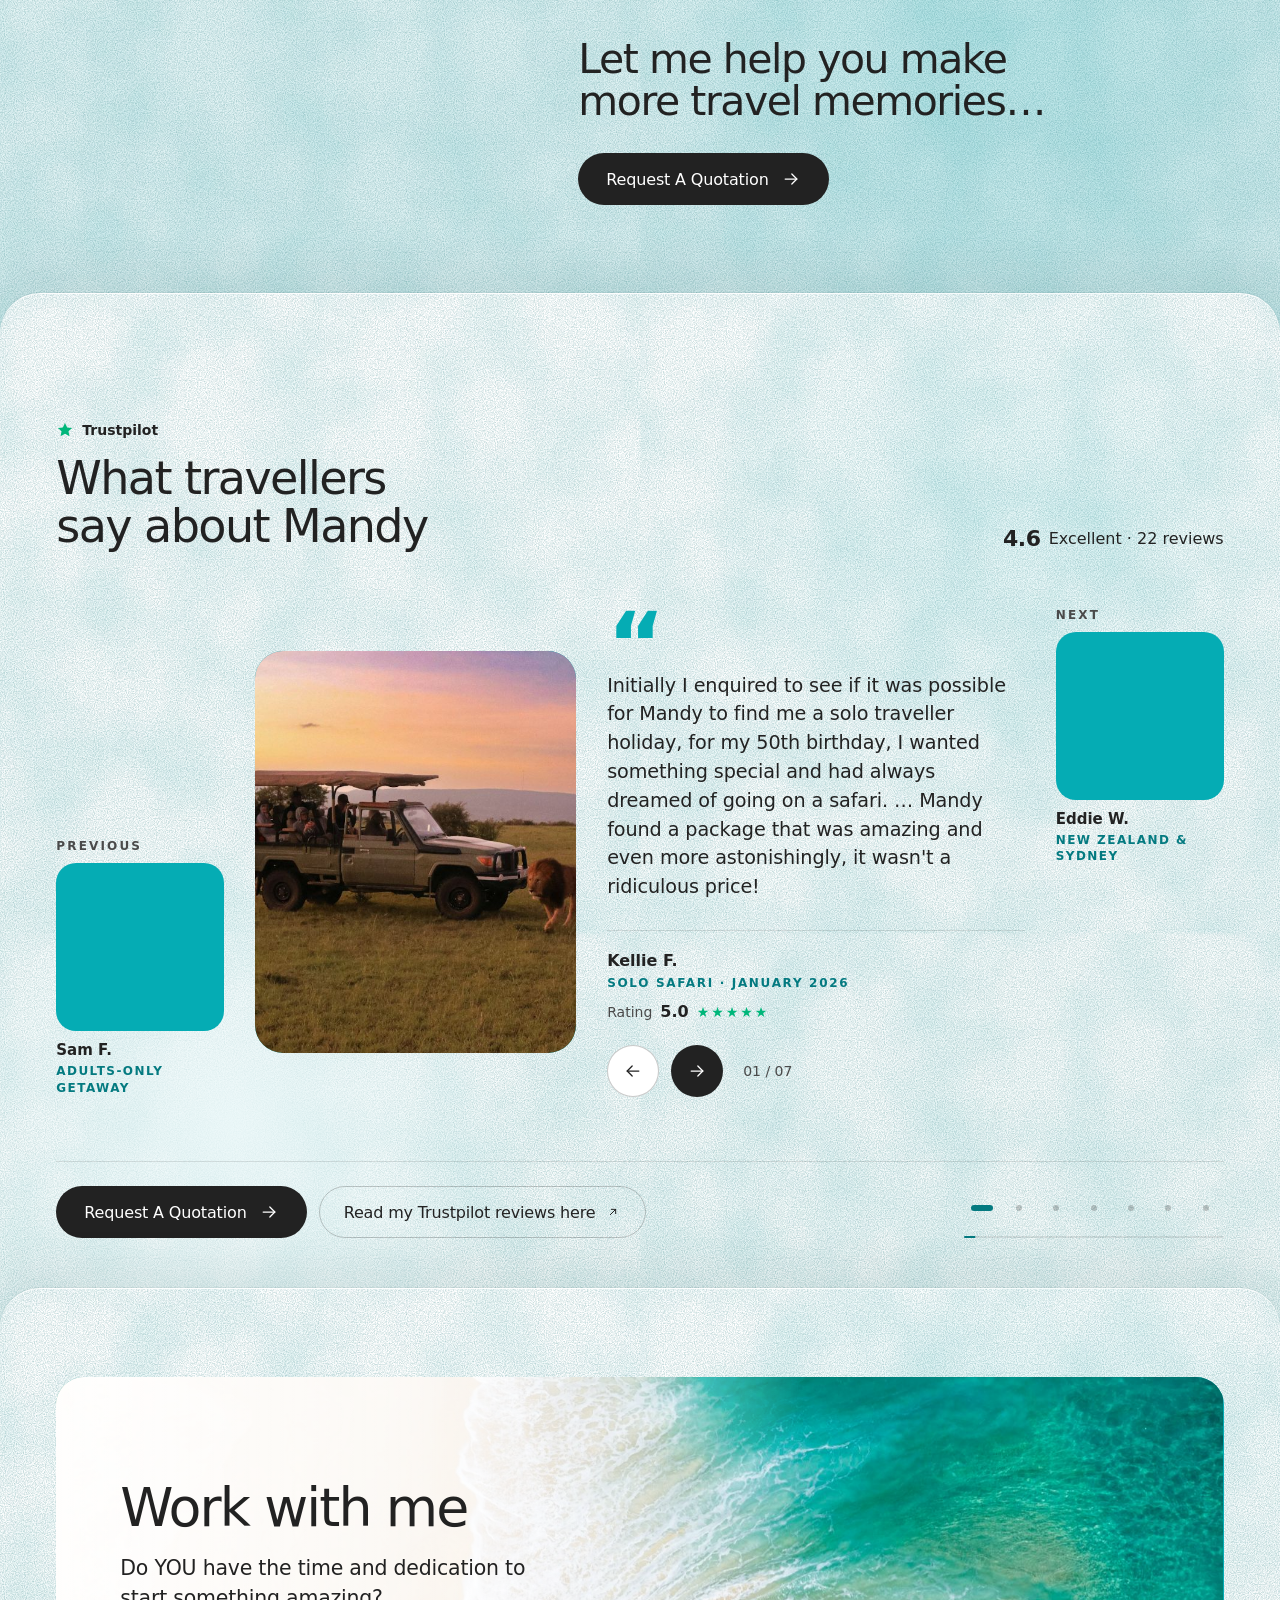
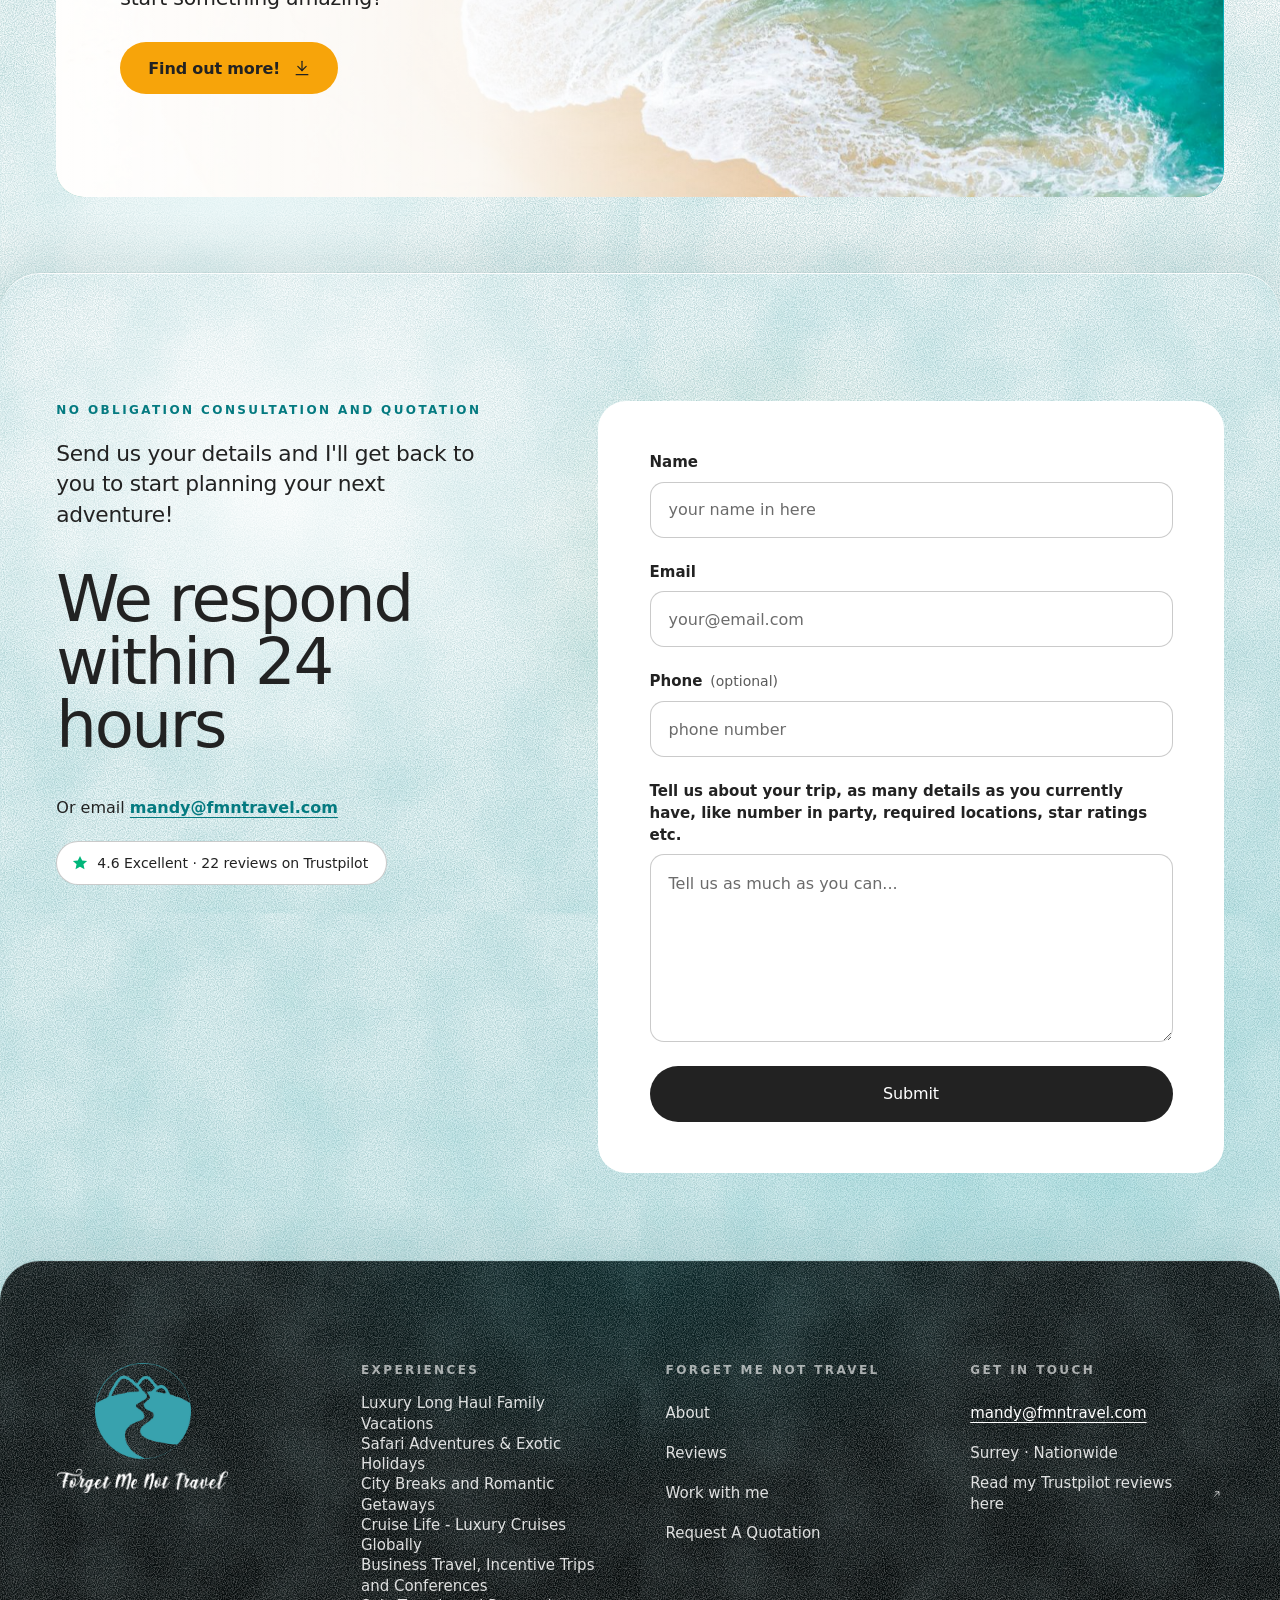
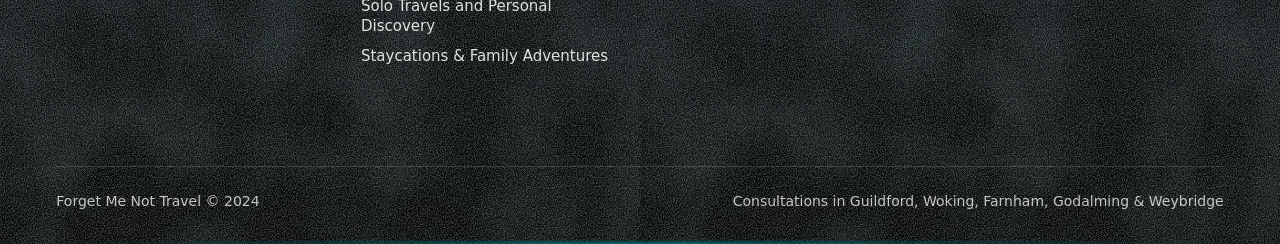
==== commit db323e17: "Send quote form submissions to mandy@fmntravel.com The form now posts to FormSubmit's AJAX endpoint," ====
--- a/index.html
+++ b/index.html
@@ -594,7 +594,10 @@
           <textarea id="f-trip" name="trip" rows="6" required aria-required="true" placeholder="Tell us as much as you can..."></textarea>
           <p class="field__err" id="f-trip-err" hidden></p>
         </div>
+        <!-- Spam trap: hidden from people, bots fill it in -->
+        <input class="sr-only" type="text" name="_honey" tabindex="-1" autocomplete="off" aria-hidden="true">
         <button class="form__submit" data-magnetic type="submit" data-track="form_submit" aria-disabled="false">Submit</button>
+        <p class="field__err" role="alert" hidden data-form-err></p>
       </form>
       <div class="sent" role="status" hidden data-sent>
         <h3 tabindex="-1" data-sent-h>Thank you</h3>
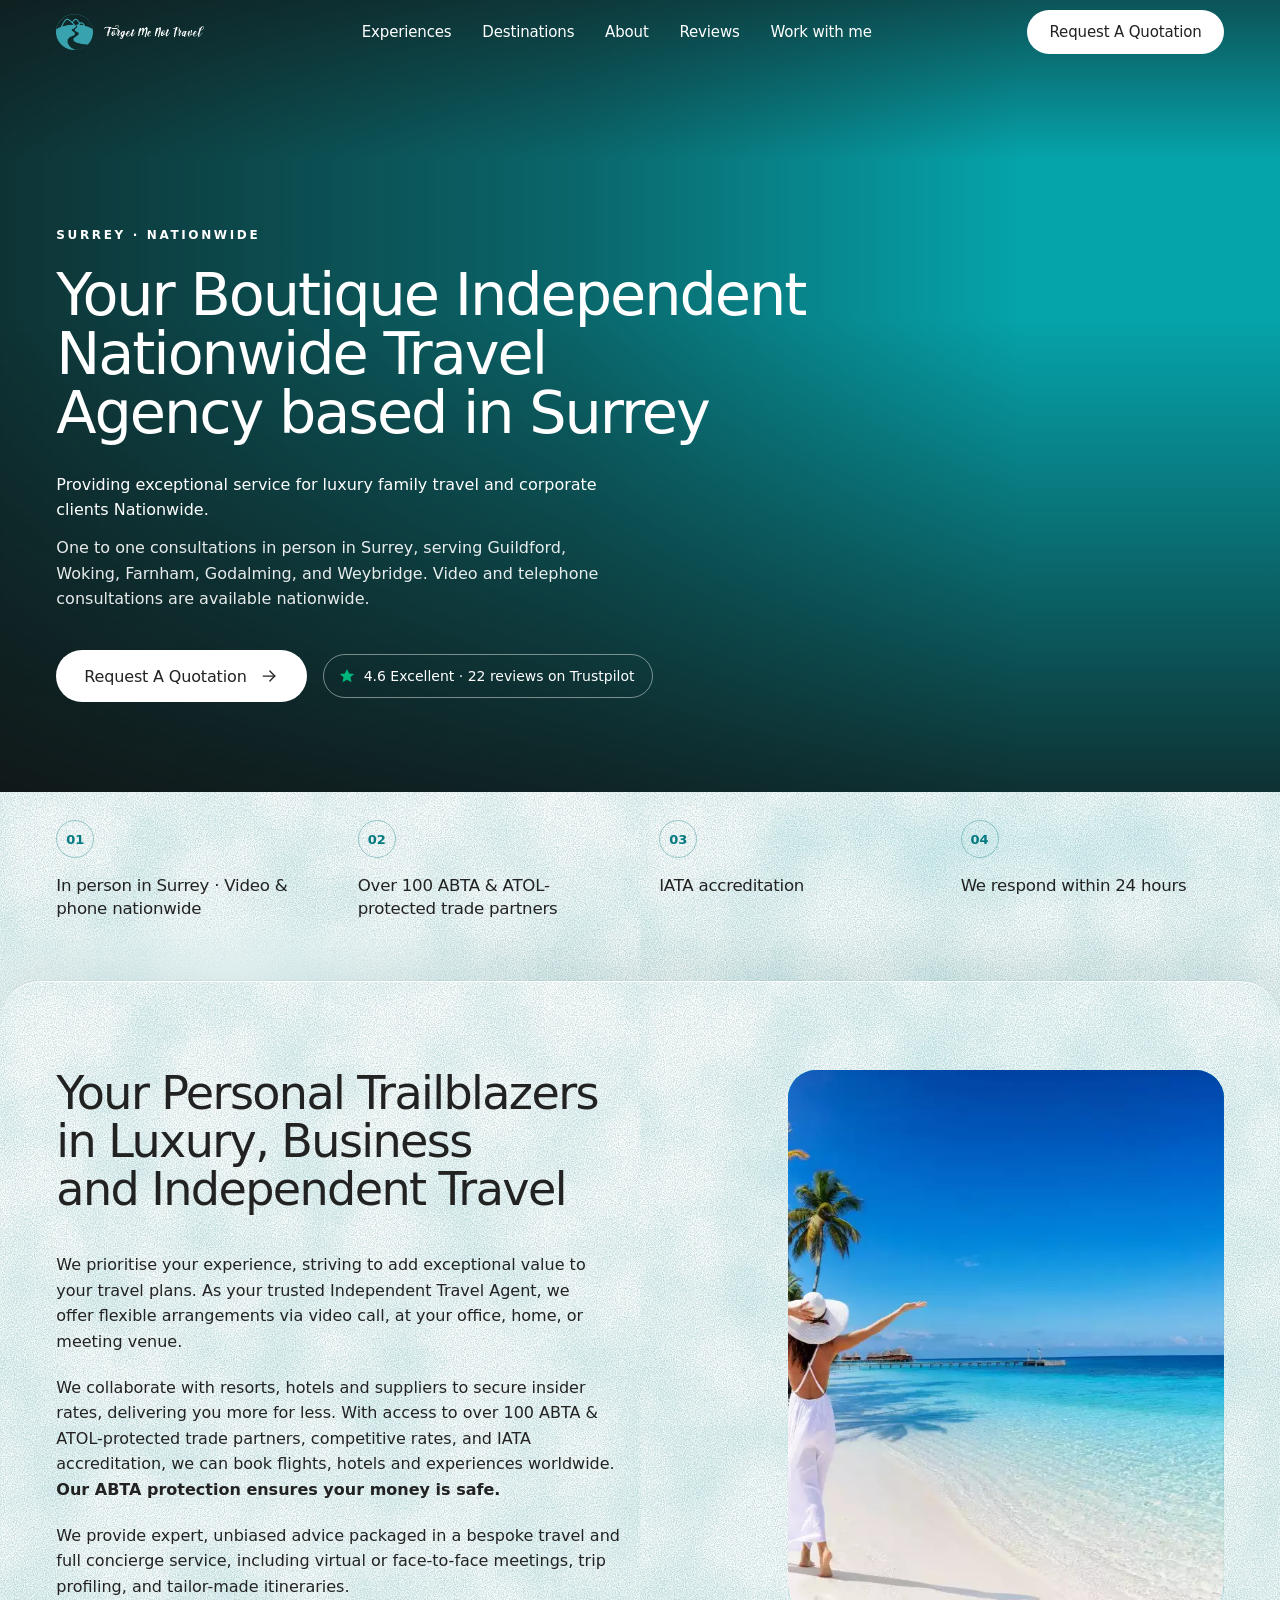
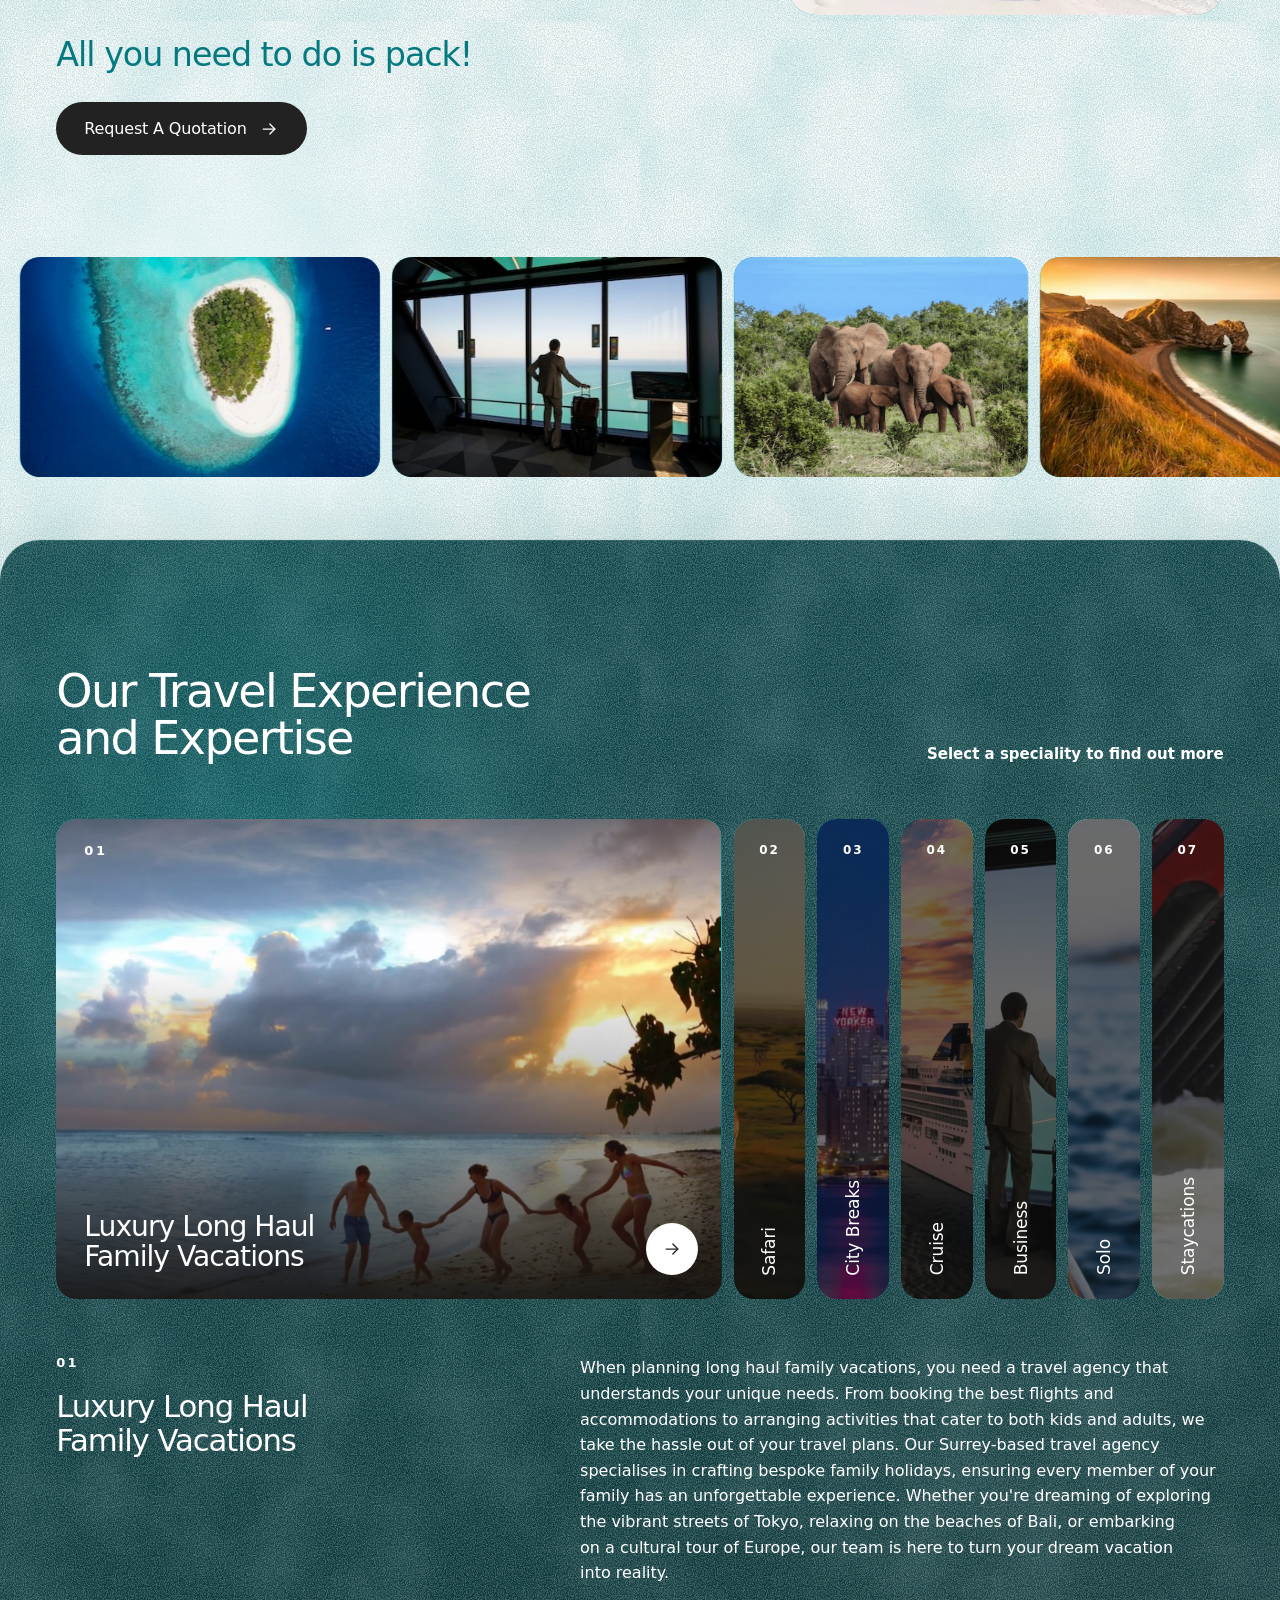
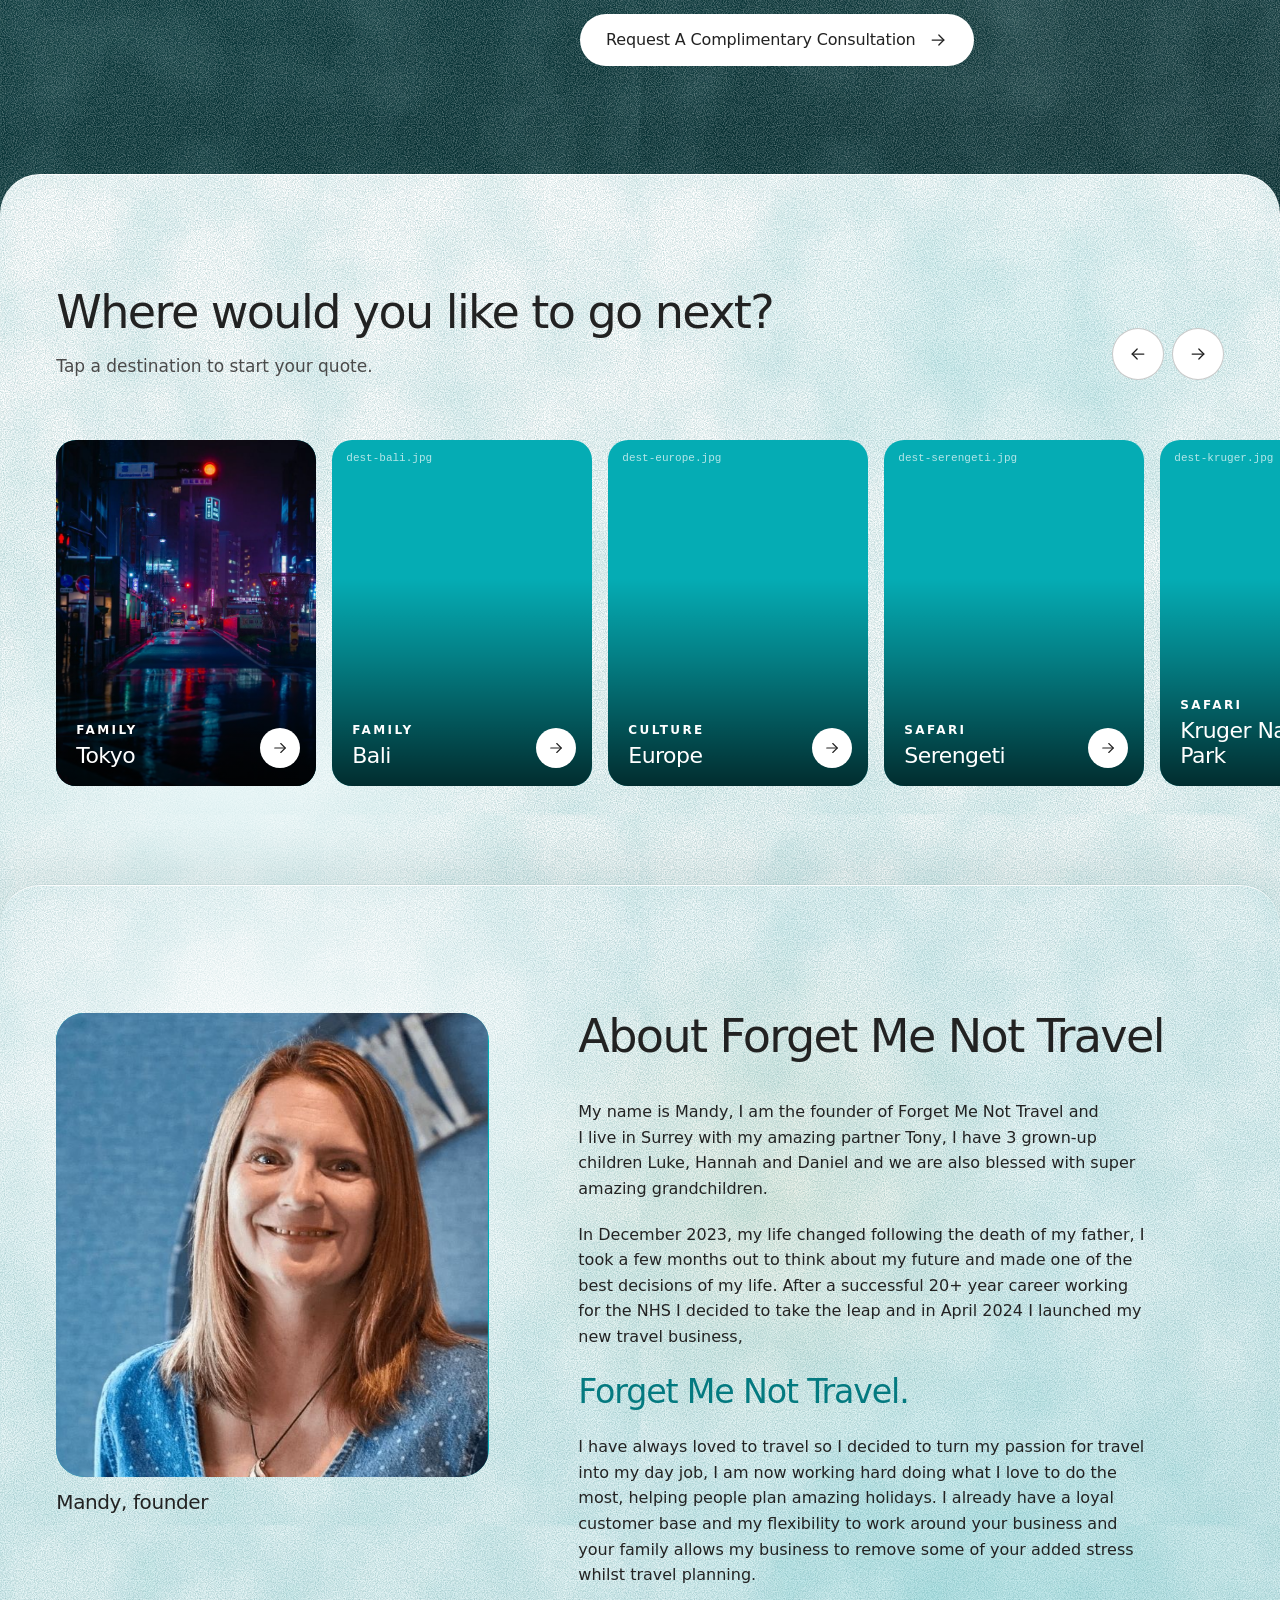
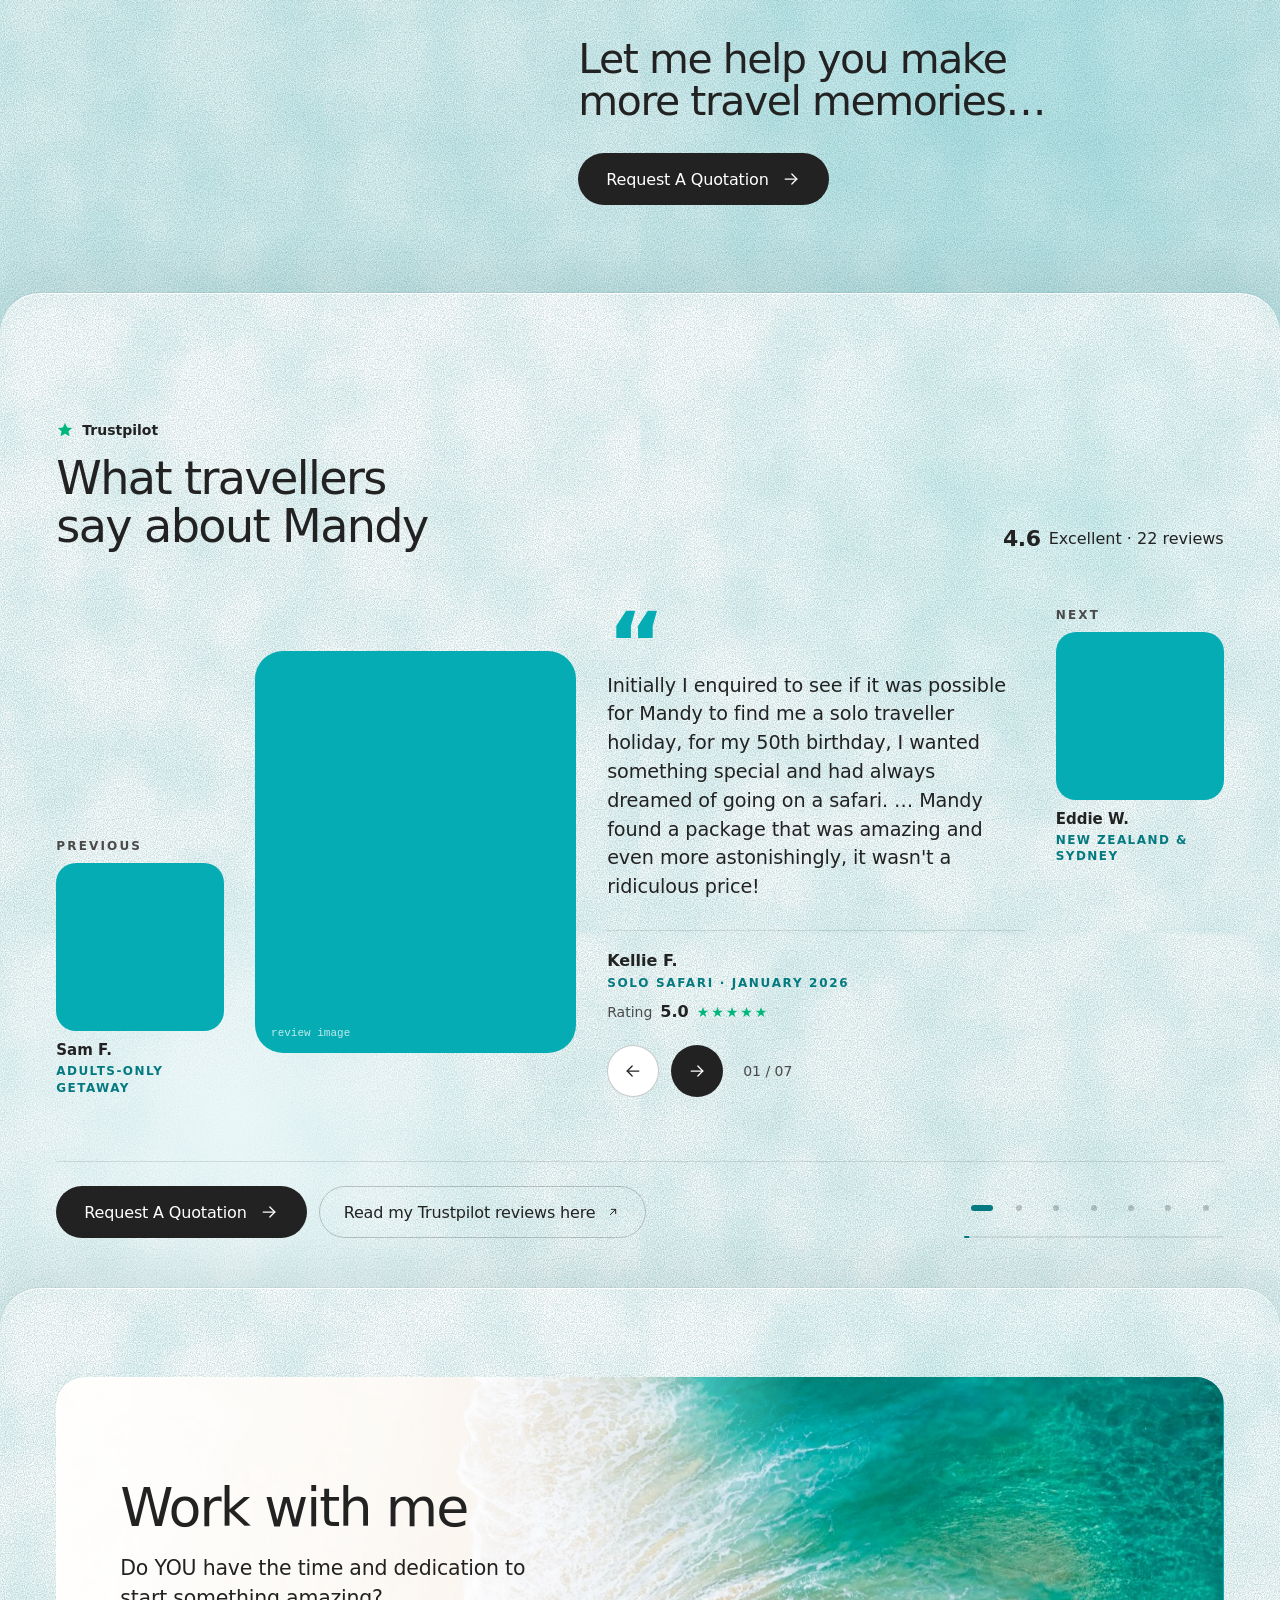
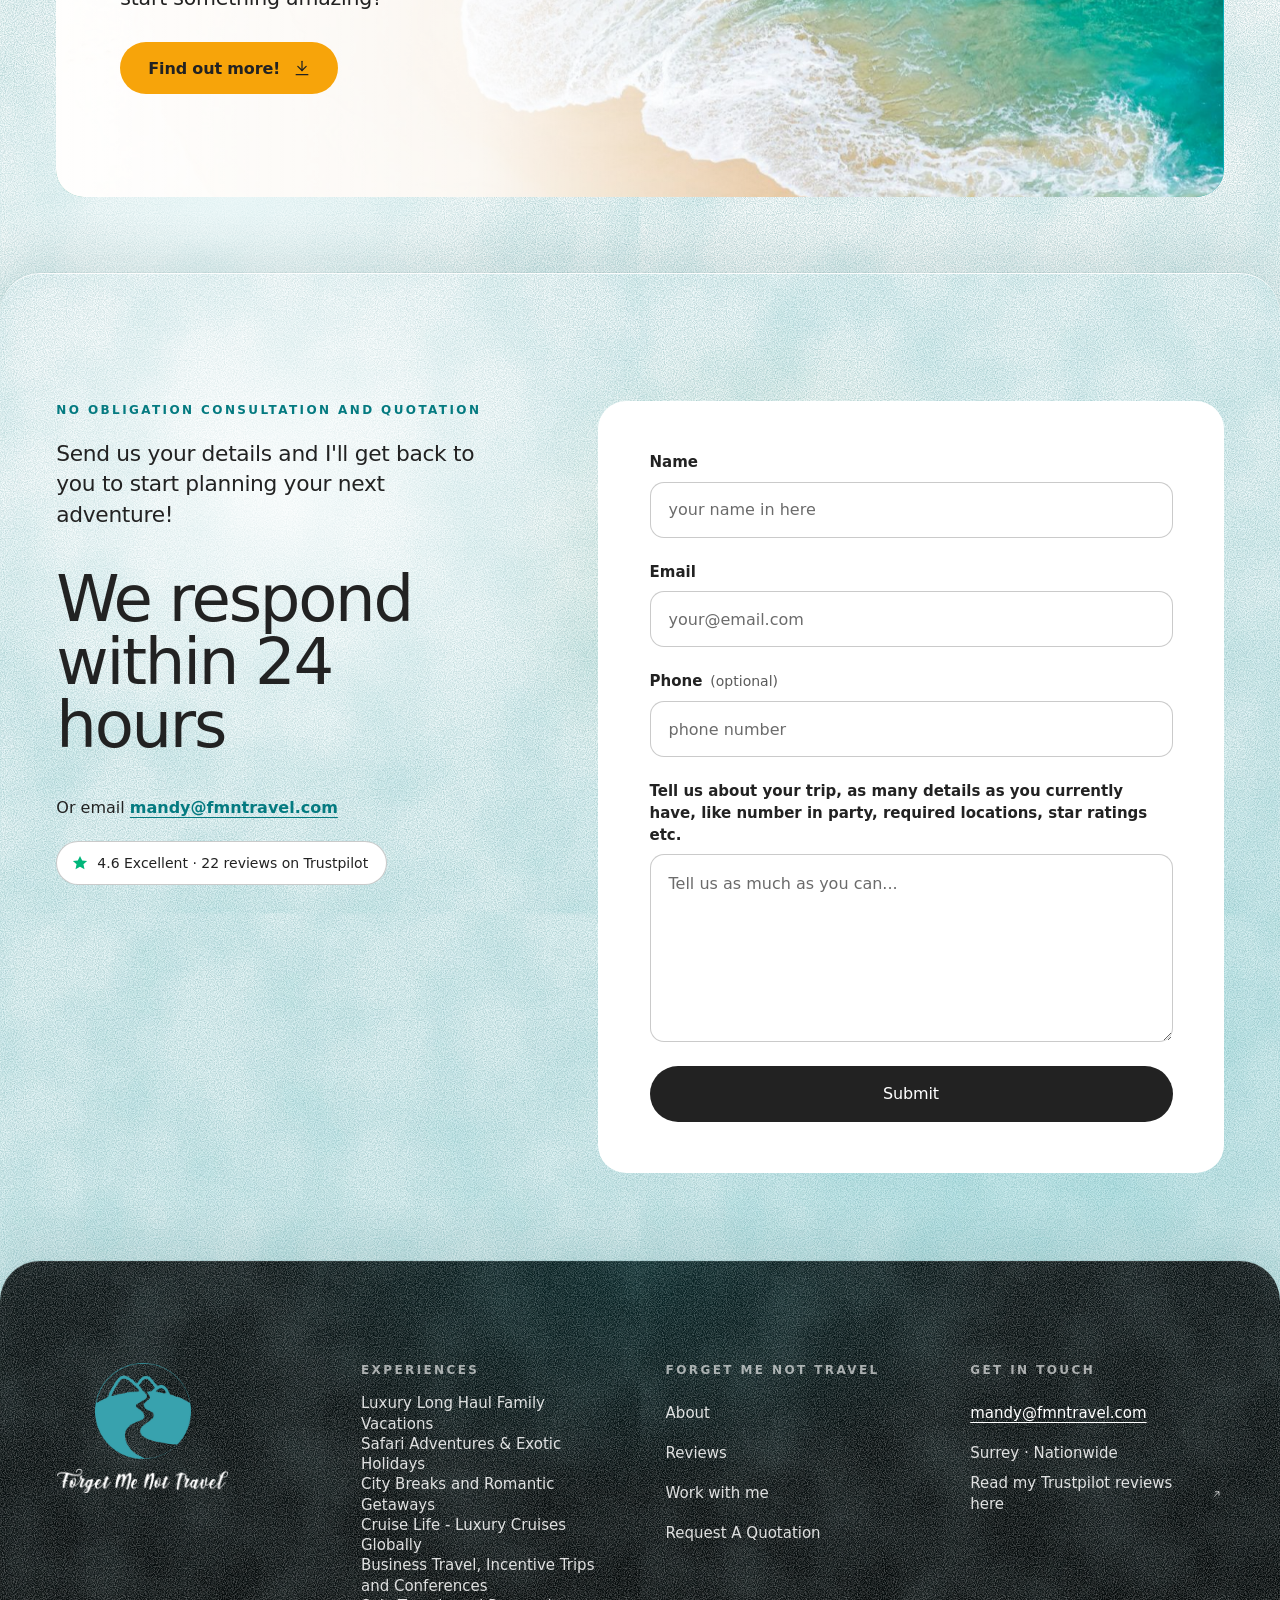
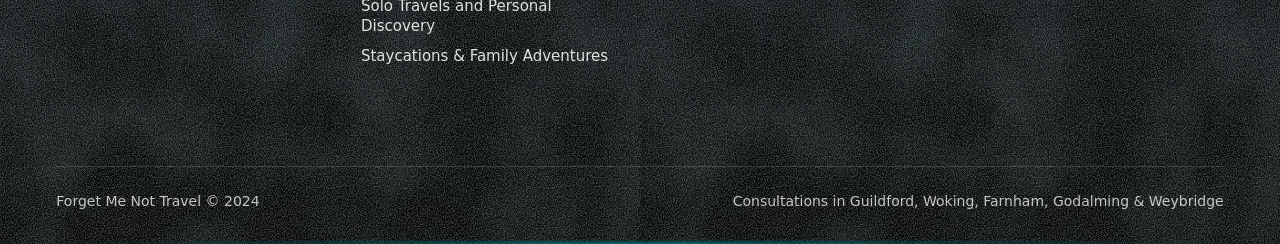
==== commit 5edc94ef: "Switch quote form from FormSubmit to Formspree FormSubmit's activation email never reached Mandy's i" ====
--- a/index.html
+++ b/index.html
@@ -595,7 +595,7 @@
           <p class="field__err" id="f-trip-err" hidden></p>
         </div>
         <!-- Spam trap: hidden from people, bots fill it in -->
-        <input class="sr-only" type="text" name="_honey" tabindex="-1" autocomplete="off" aria-hidden="true">
+        <input class="sr-only" type="text" name="_gotcha" tabindex="-1" autocomplete="off" aria-hidden="true">
         <button class="form__submit" data-magnetic type="submit" data-track="form_submit" aria-disabled="false">Submit</button>
         <p class="field__err" role="alert" hidden data-form-err></p>
       </form>
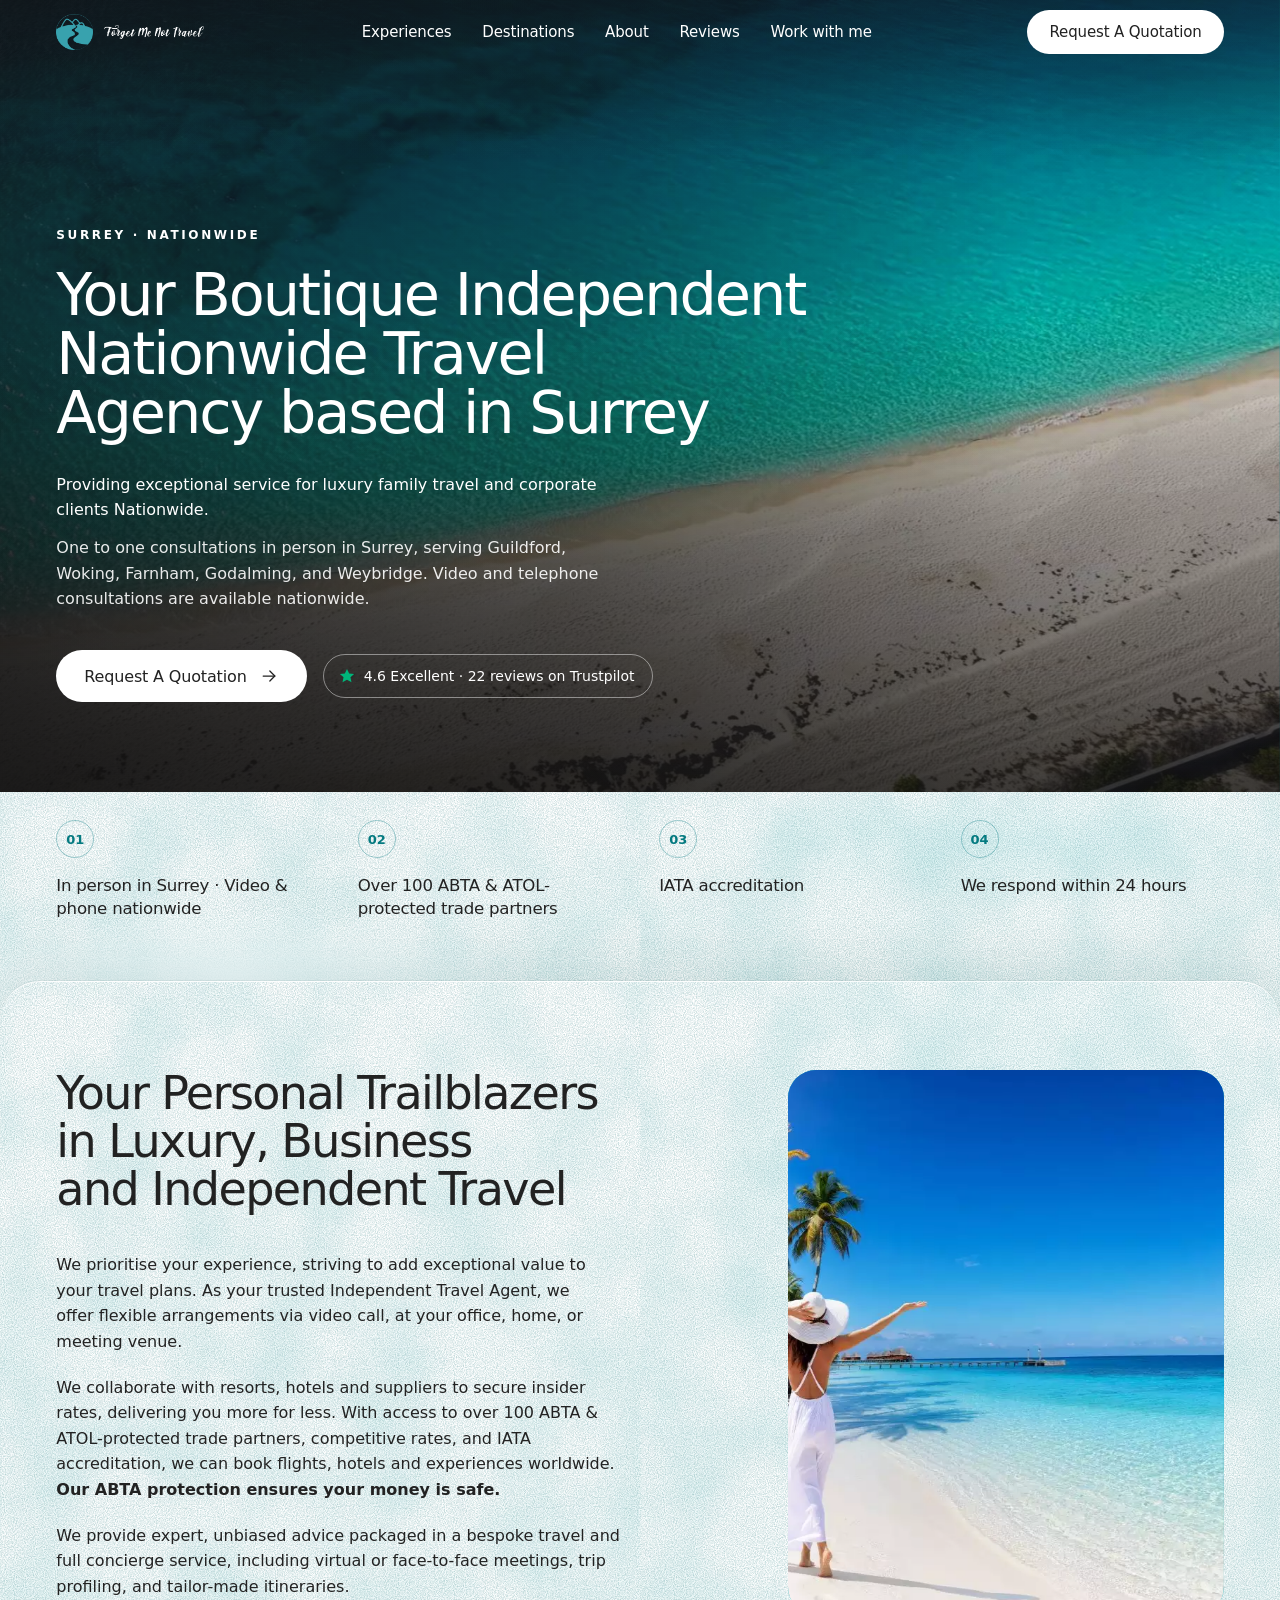
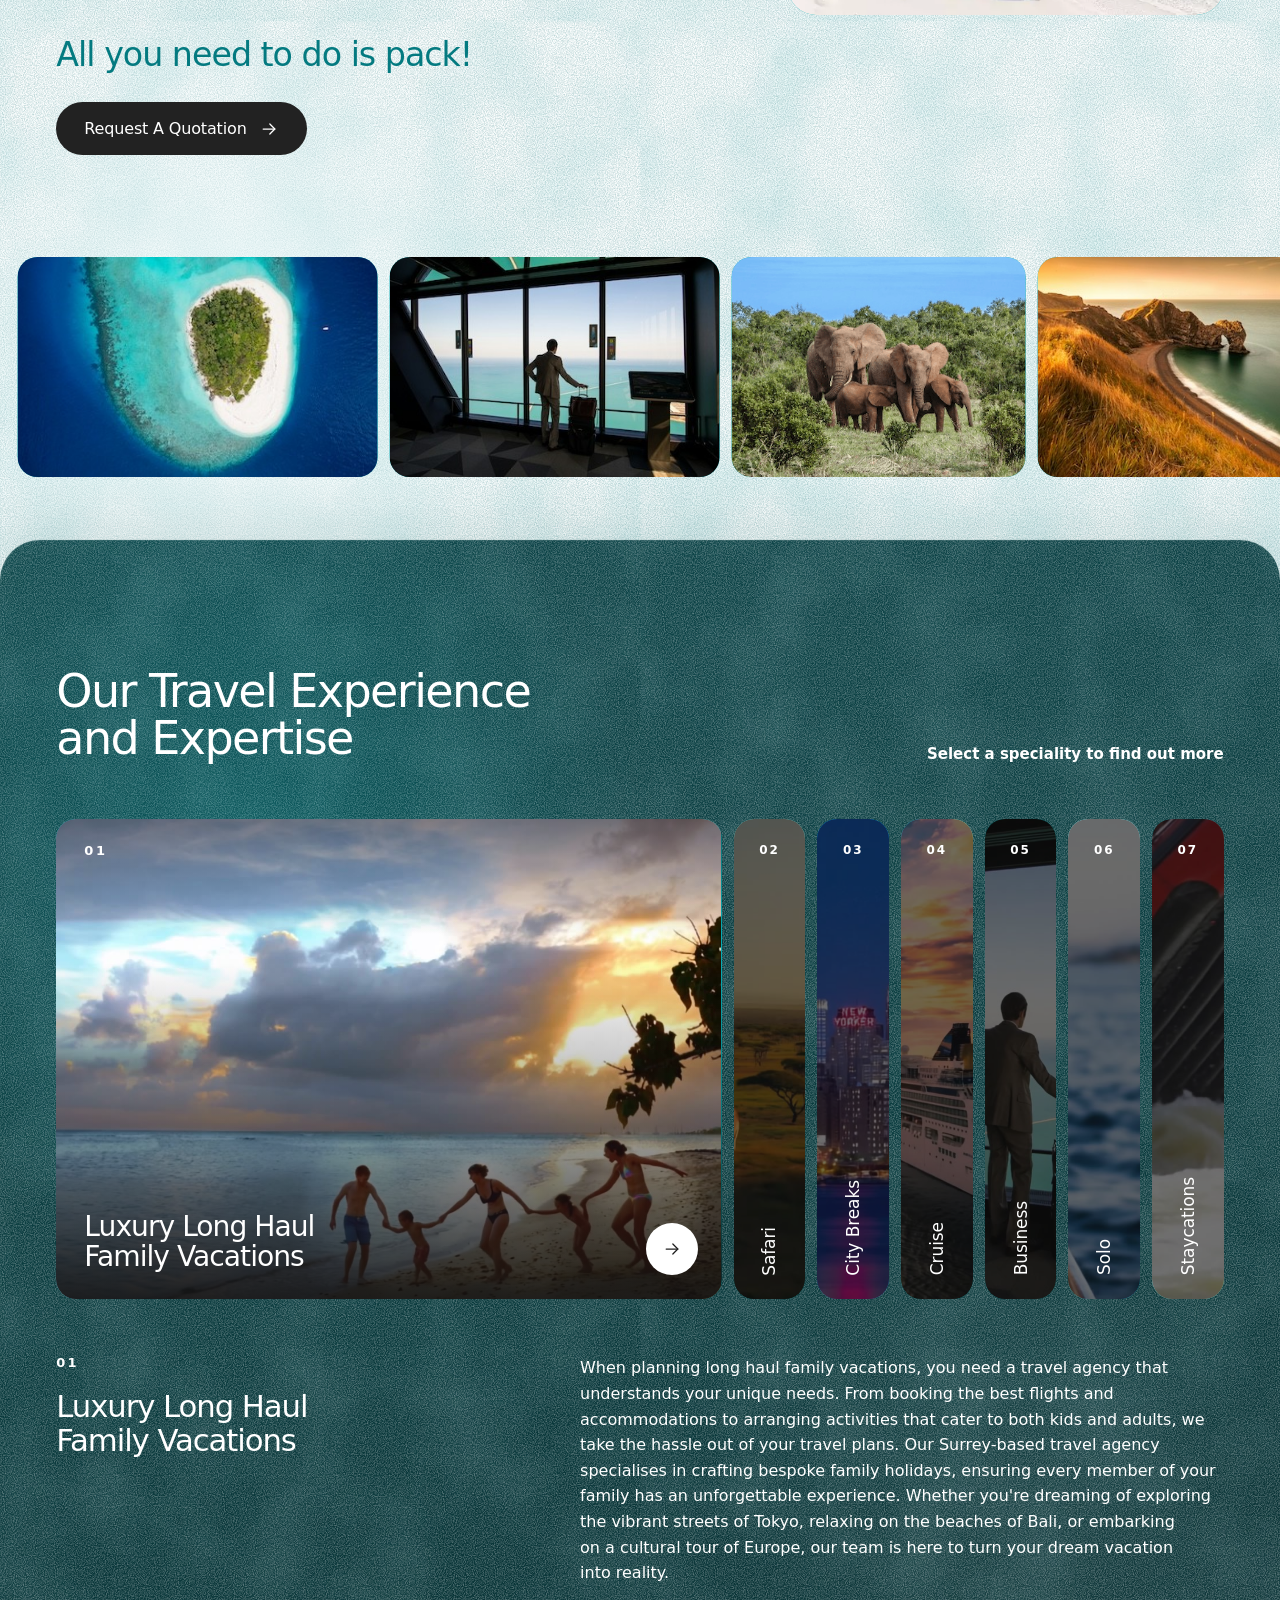
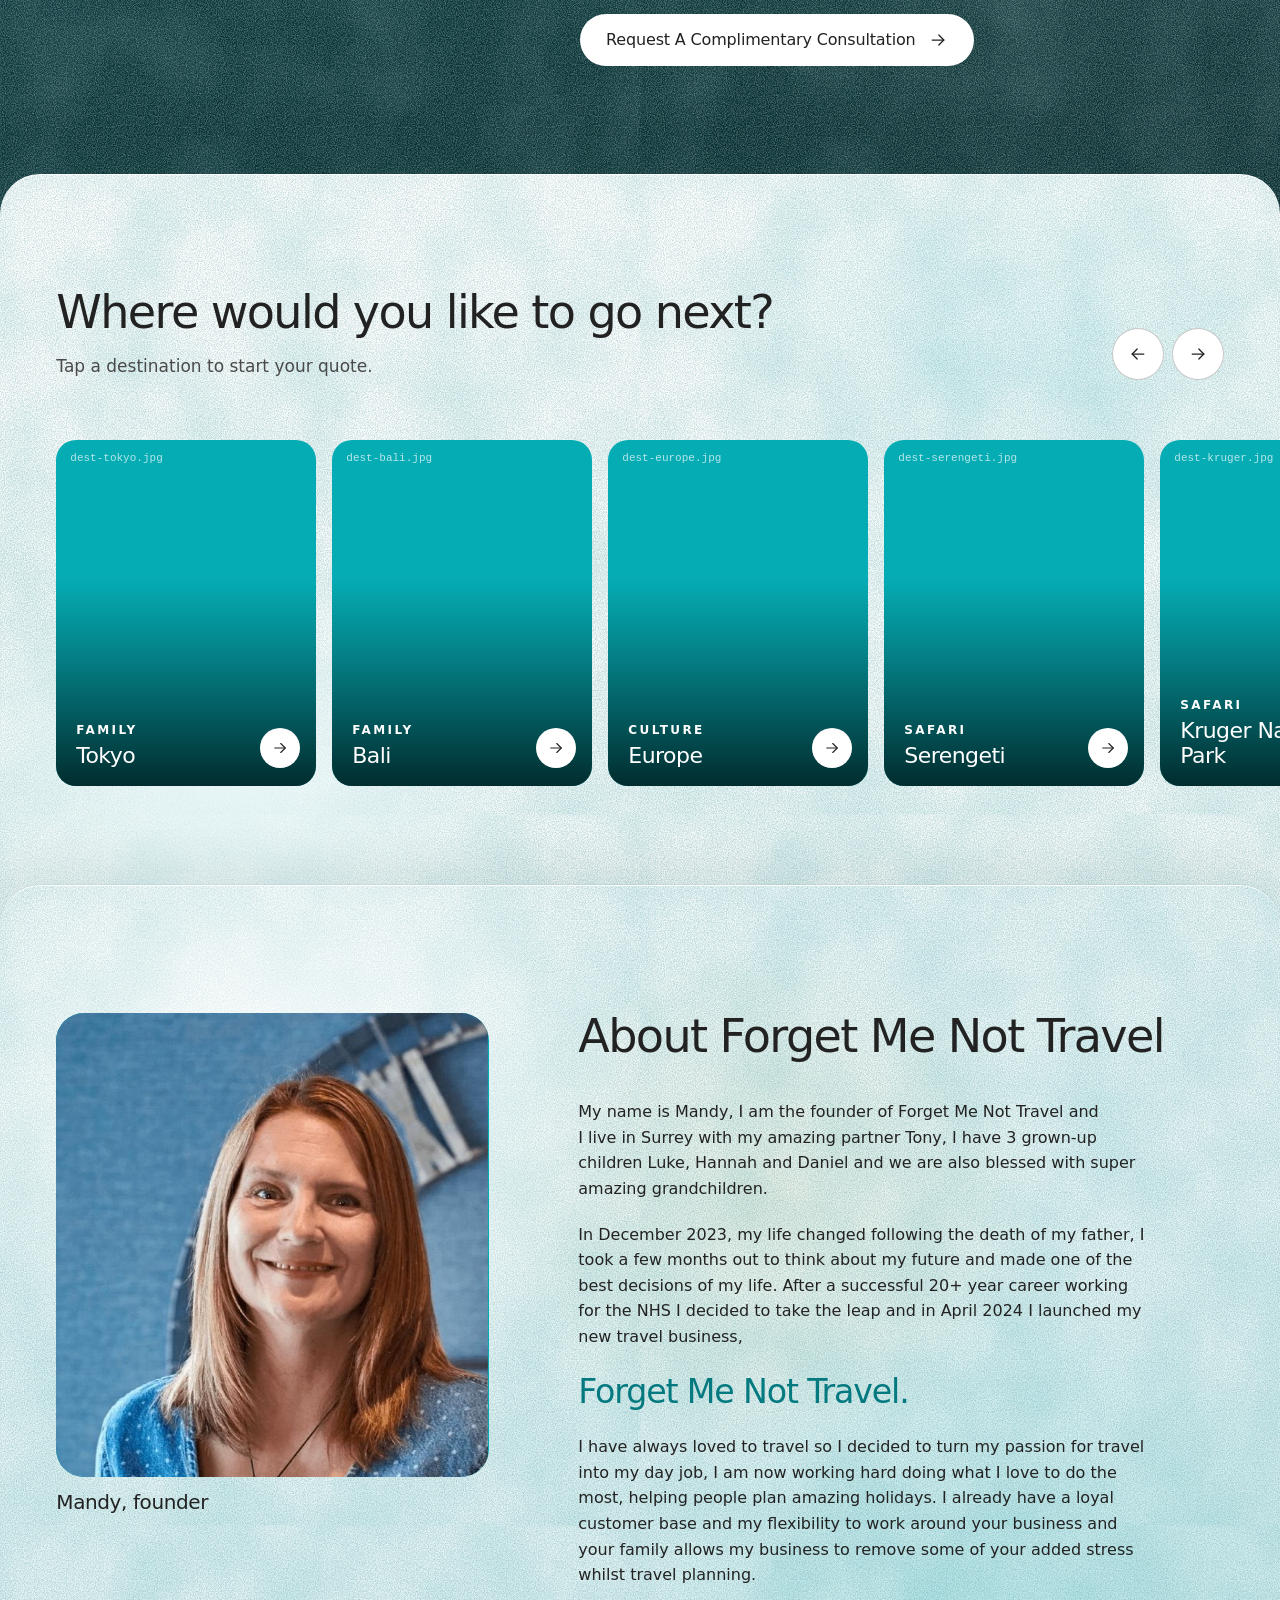
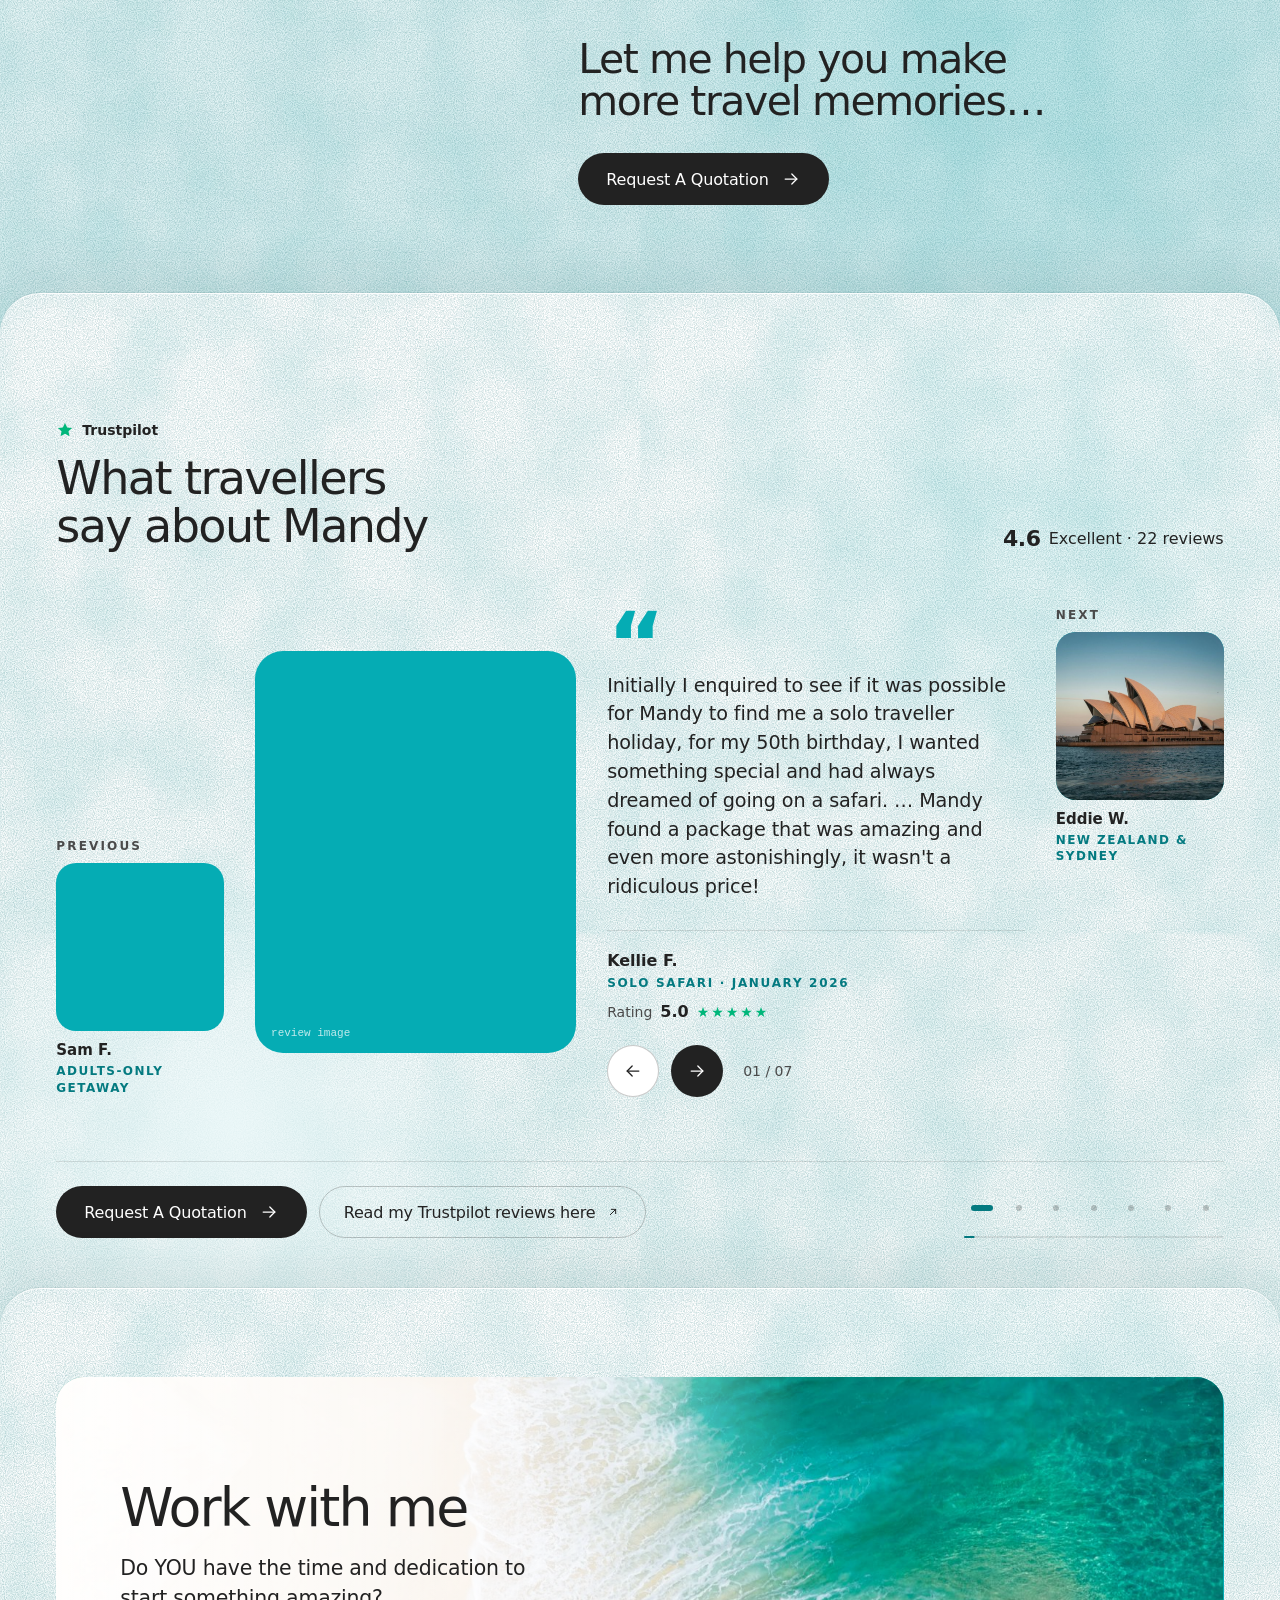
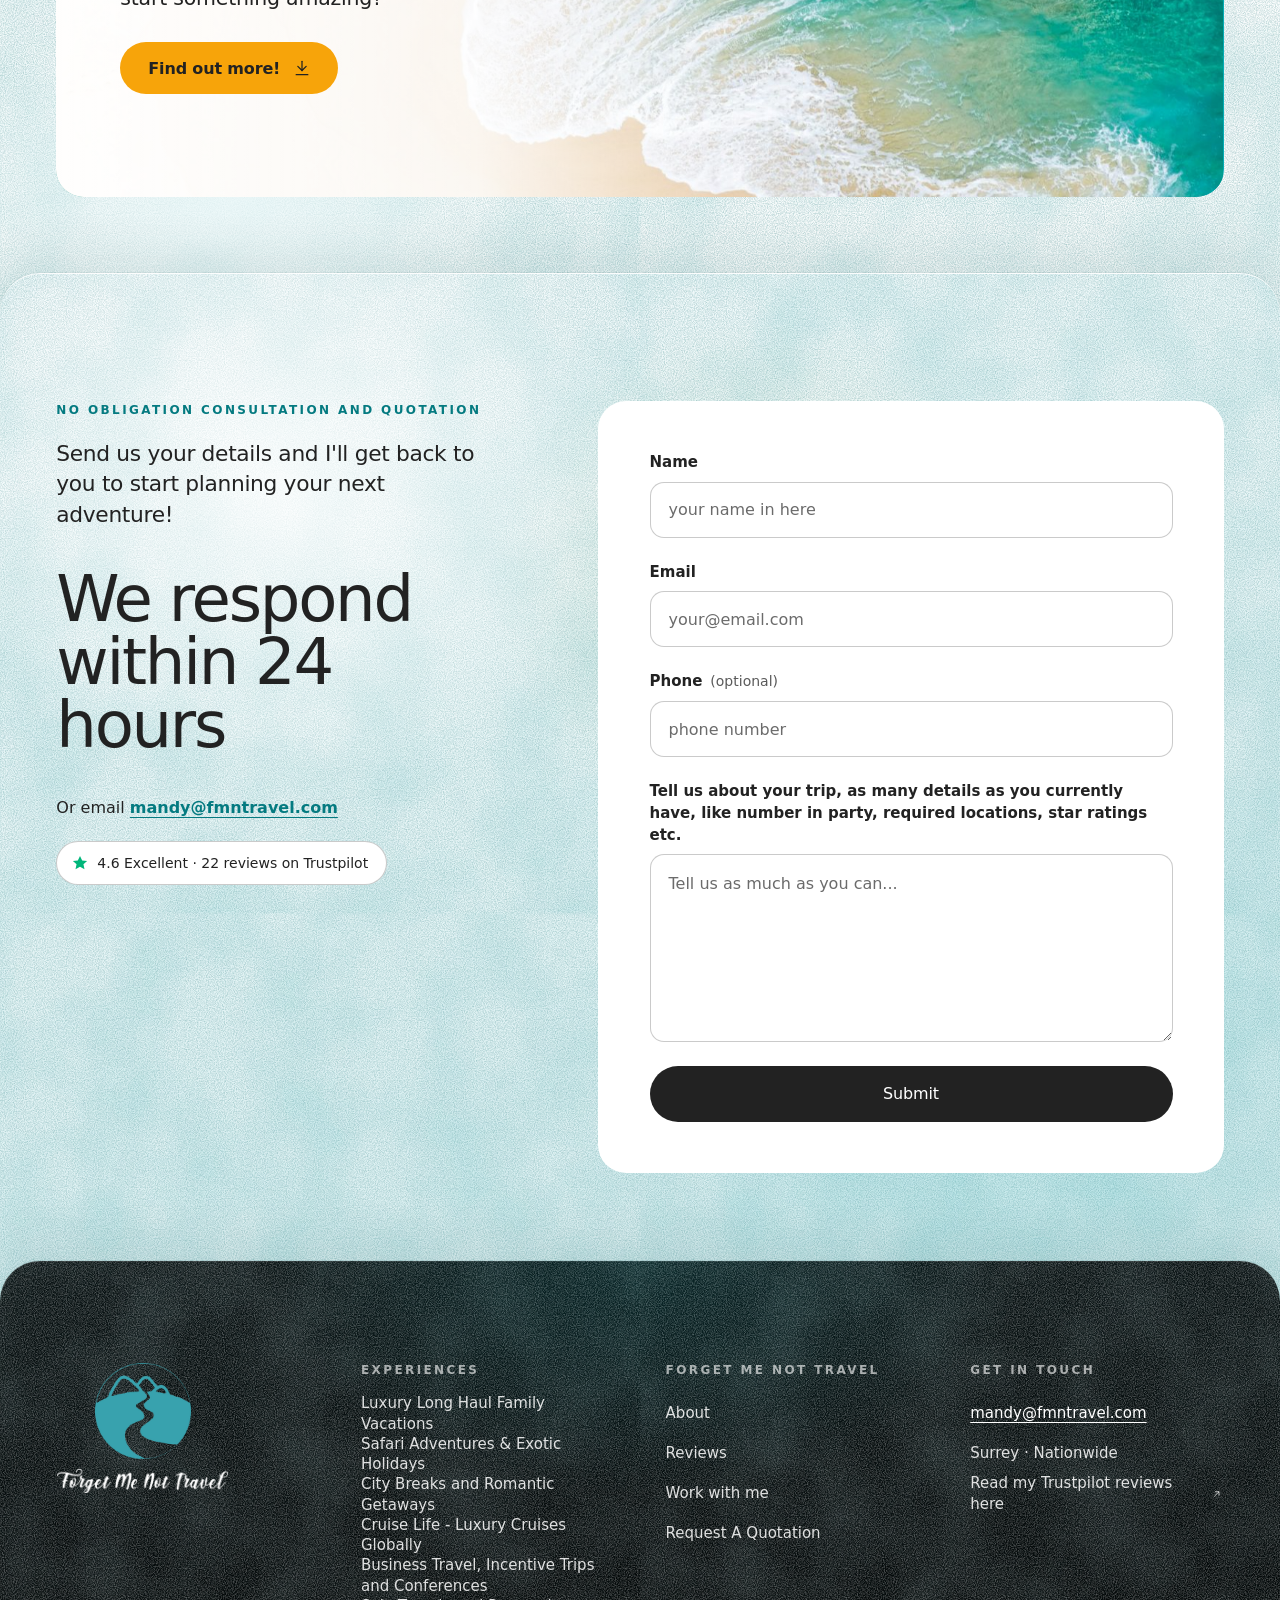
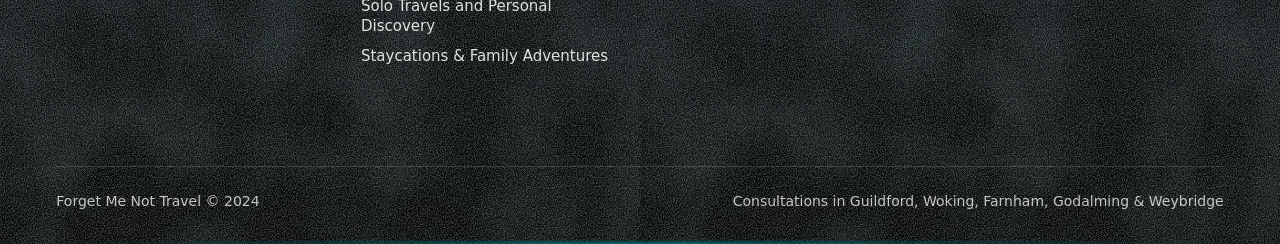
==== commit 800040a8: "Use the Forget Me Not Travel logo as the browser-tab icon Replaces the placeholder flower favicon wi" ====
--- a/index.html
+++ b/index.html
@@ -18,7 +18,10 @@
 <meta name="twitter:title" content="Independent Travel Agent in Surrey | Forget Me Not Travel">
 <meta name="twitter:description" content="Boutique independent travel agency in Surrey. Luxury family holidays, safaris, cruises, business and solo travel. In person in Surrey, by video nationwide.">
 <meta name="twitter:image" content="https://www.fmntravel.com/assets/img/her-photo-beach-woman.jpg">
-<link rel="icon" type="image/svg+xml" href="data:image/svg+xml,%3Csvg xmlns='http://www.w3.org/2000/svg' viewBox='0 0 24 24'%3E%3Cg fill='%2305ACB4'%3E%3Ccircle cx='12' cy='6.6' r='4'/%3E%3Ccircle cx='17.14' cy='10.33' r='4'/%3E%3Ccircle cx='15.17' cy='16.37' r='4'/%3E%3Ccircle cx='8.83' cy='16.37' r='4'/%3E%3Ccircle cx='6.86' cy='10.33' r='4'/%3E%3C/g%3E%3Ccircle cx='12' cy='12' r='2.3' fill='%23F7A40A'/%3E%3C/svg%3E">
+<link rel="icon" href="favicon.ico" sizes="any">
+<link rel="icon" type="image/png" sizes="32x32" href="favicon-32.png">
+<link rel="icon" type="image/png" sizes="192x192" href="icon-192.png">
+<link rel="apple-touch-icon" href="apple-touch-icon.png">
 <link rel="preload" as="image" href="assets/img/hero-poster.jpg" media="(min-width: 769px)" fetchpriority="high">
 <link rel="preload" as="image" href="assets/img/hero-mobile-poster.jpg" media="(max-width: 768px)" fetchpriority="high">
 <link rel="preconnect" href="https://api.fontshare.com" crossorigin>
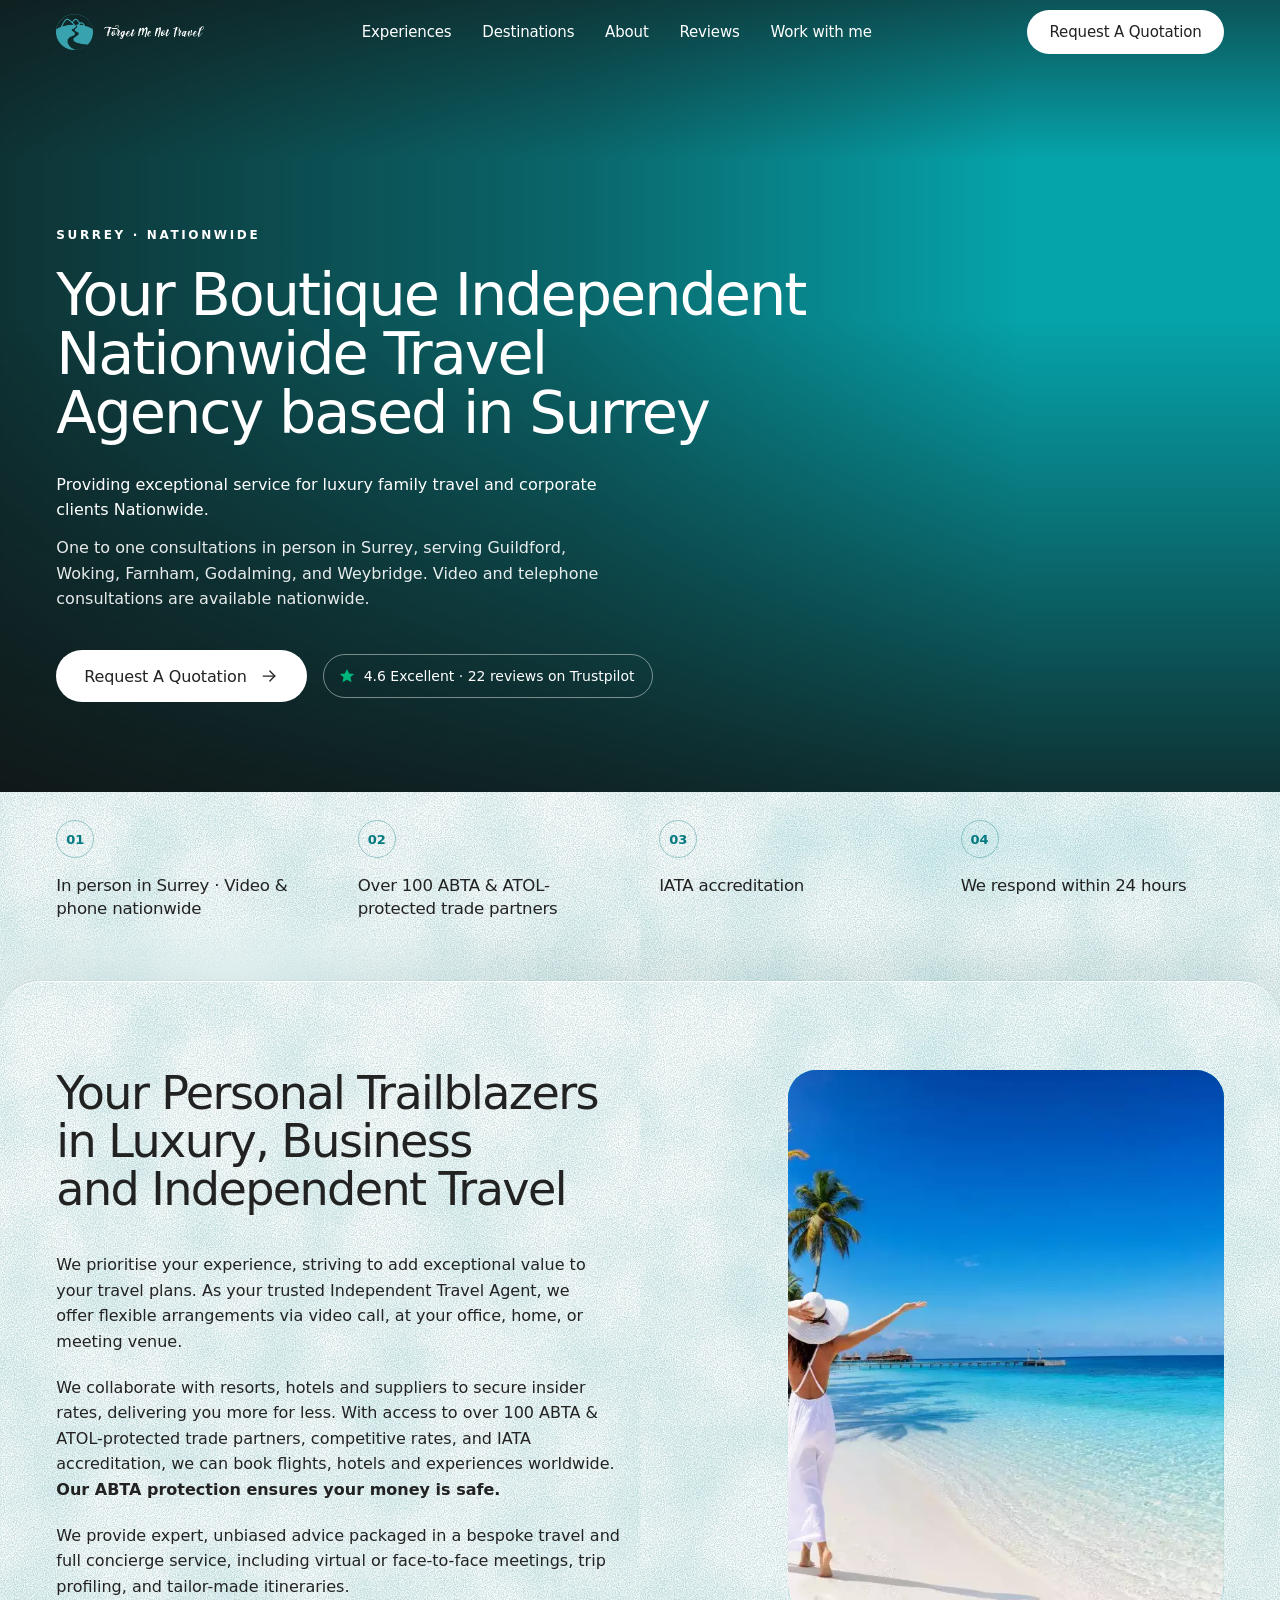
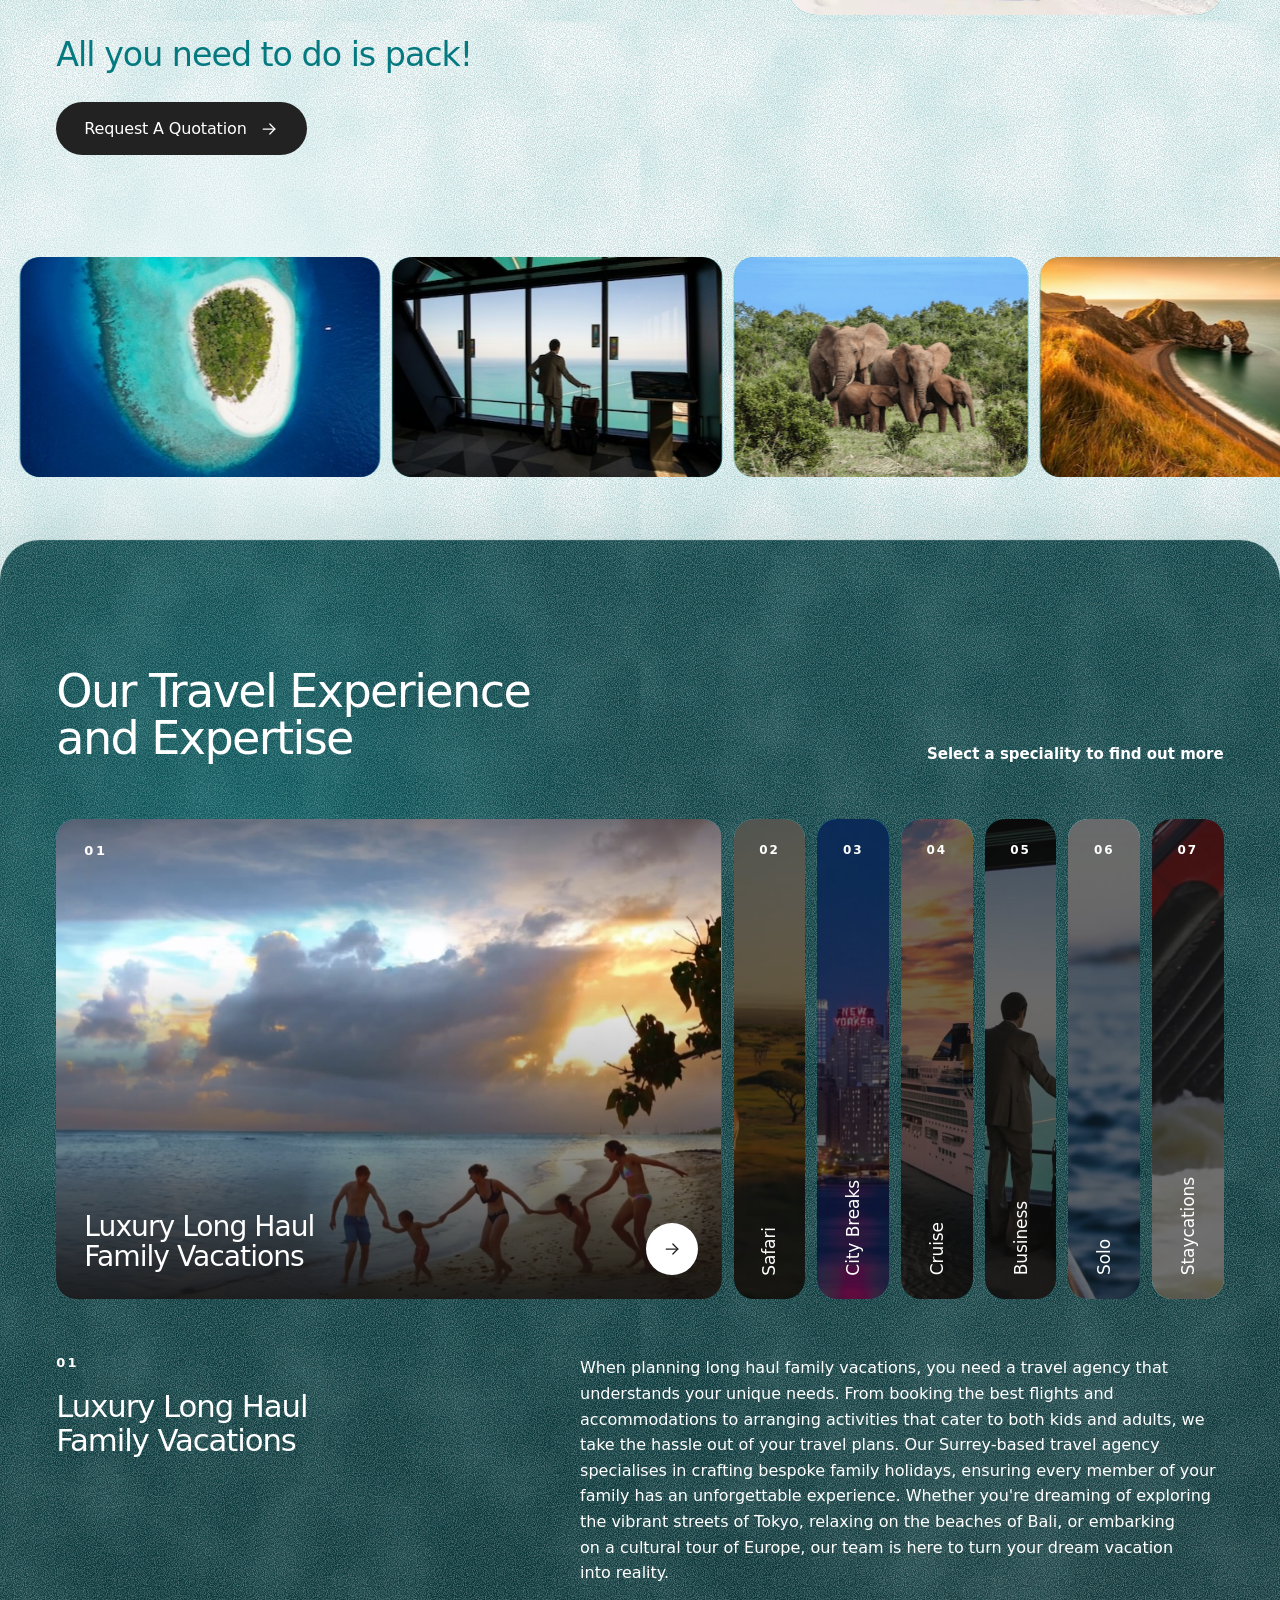
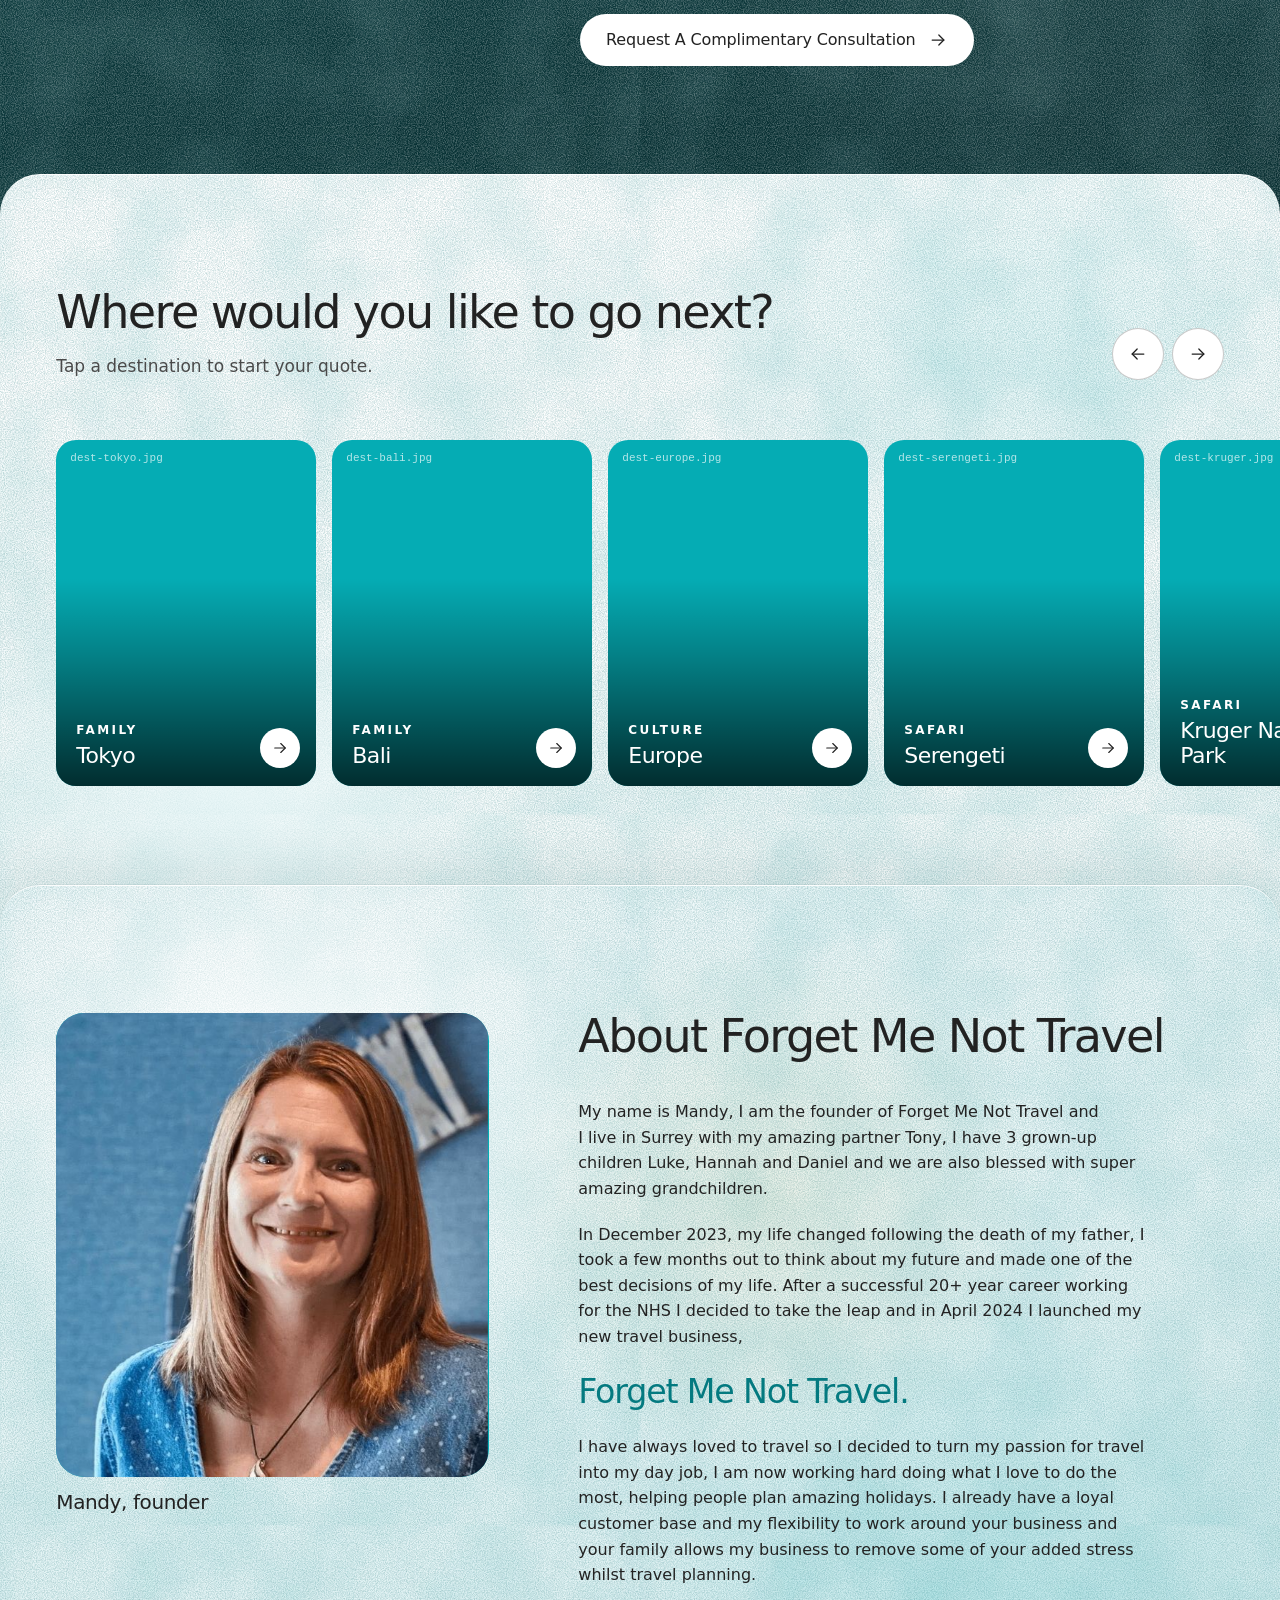
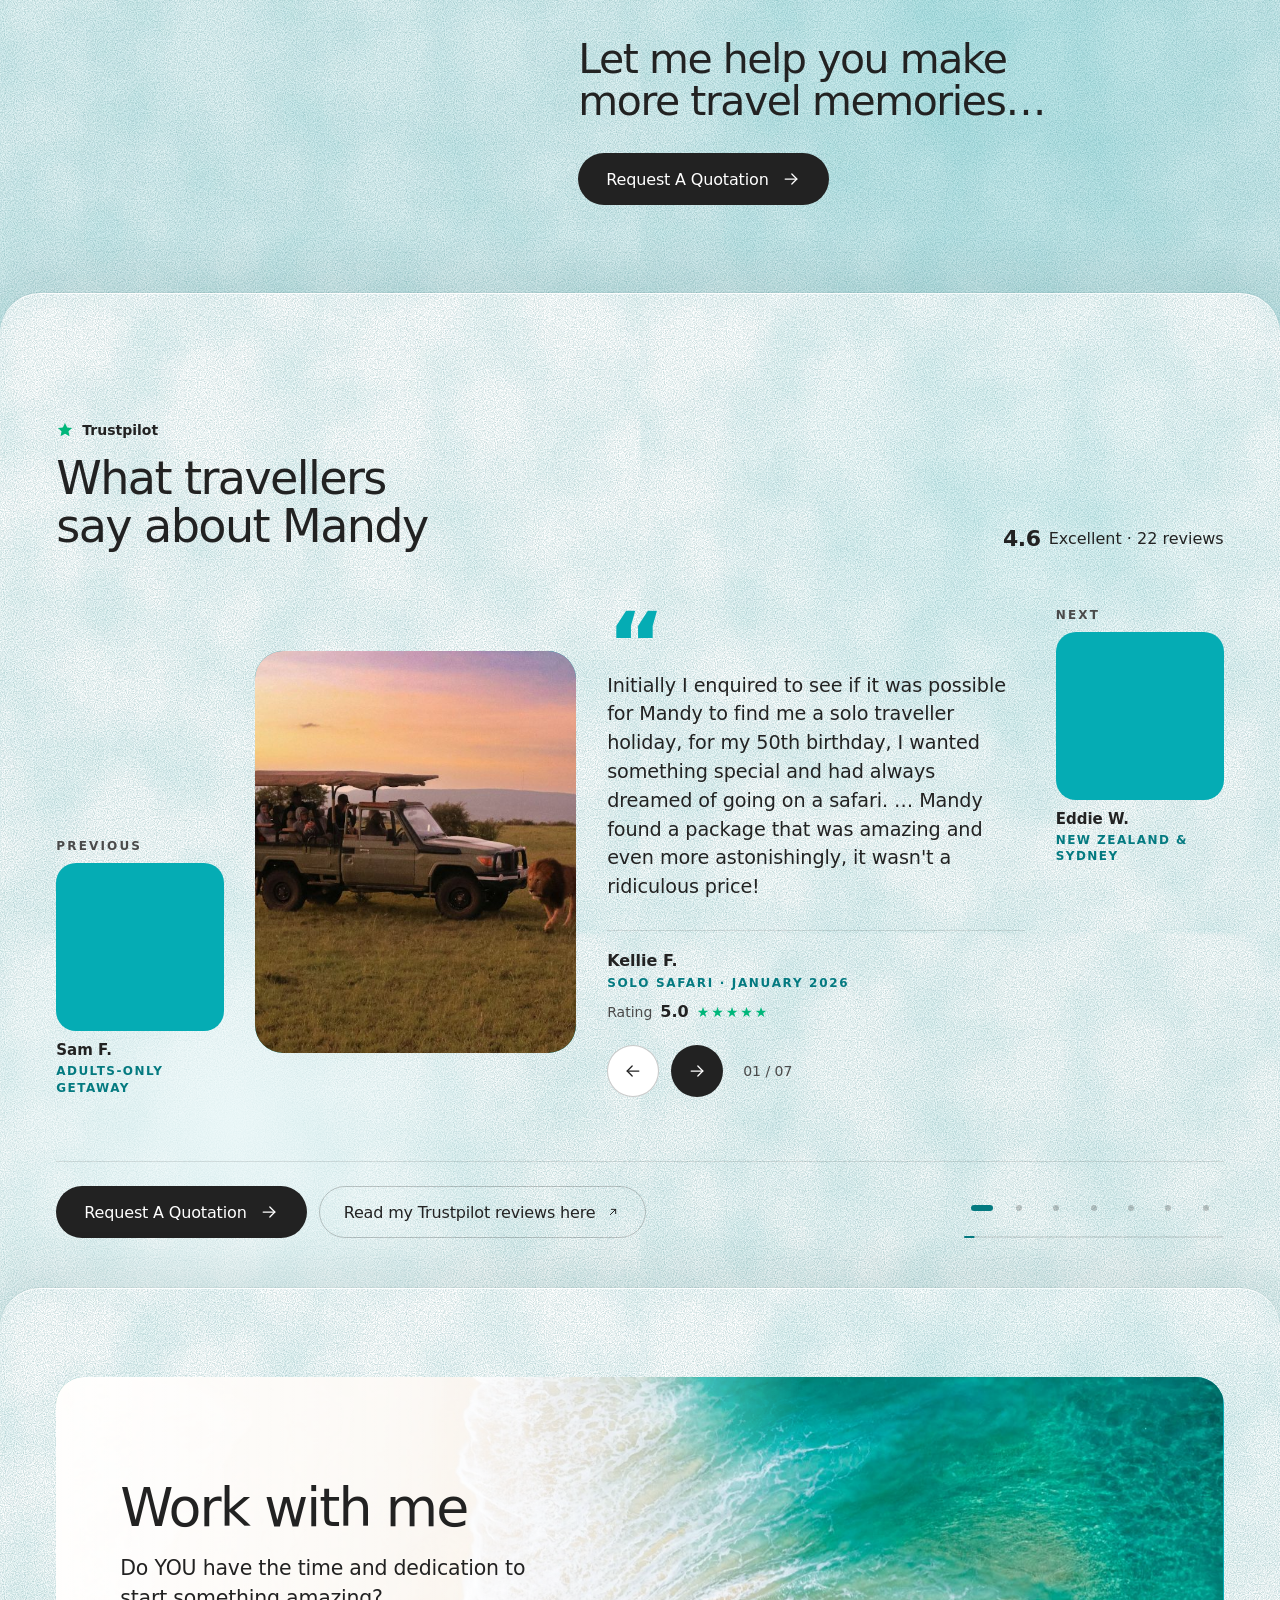
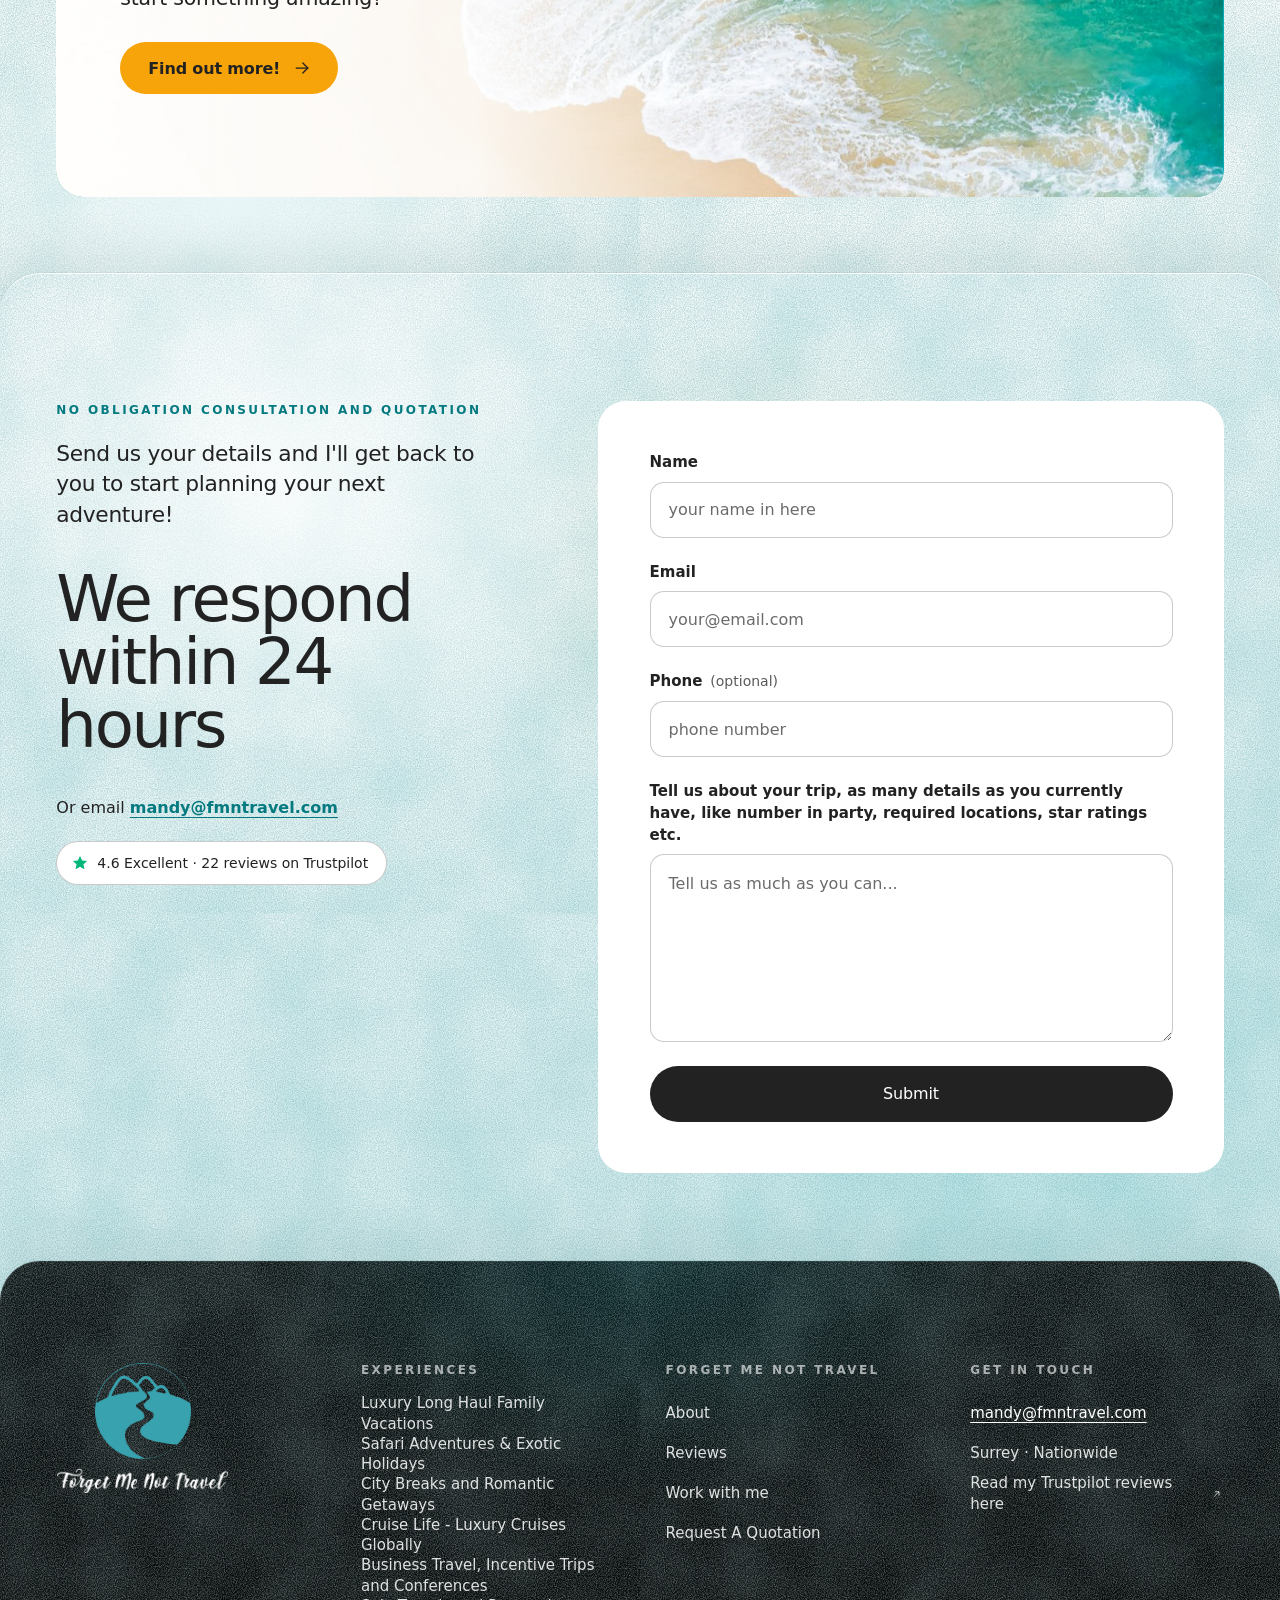
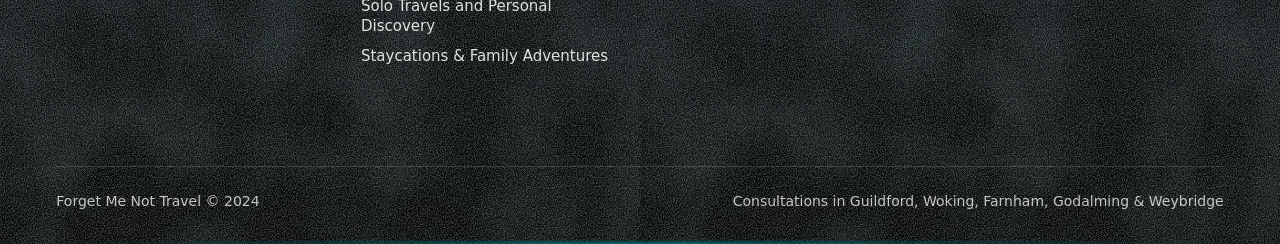
==== commit 72465b19: "Add a "Work with me" page built from Mandy's PDF The "Find out more!" button now opens /work-with-me" ====
--- a/index.html
+++ b/index.html
@@ -560,7 +560,7 @@
       <div class="ww__content">
         <h2 id="ww-h" data-words>Work with <em>me</em></h2>
         <p>Do YOU have the time and dedication to start something amazing?</p>
-        <a class="btn btn--amber" data-magnetic href="https://framerusercontent.com/assets/CIcndVu5wHIvlP88gT1HwQFiYNs.pdf" target="_blank" rel="noopener" data-track="work_with_me_click" aria-label="Find out more! Work with me PDF (opens in a new tab)">Find out more!<svg width="20" height="20" viewBox="0 0 24 24" fill="none" stroke="currentColor" stroke-width="1.5" stroke-linecap="round" stroke-linejoin="round" aria-hidden="true"><path d="M12 4v11"/><path d="m7 10 5 5 5-5"/><path d="M5 20h14"/></svg></a>
+        <a class="btn btn--amber" data-magnetic href="work-with-me" data-track="work_with_me_click" aria-label="Find out more about working with Mandy">Find out more!<svg class="ic-arrow" width="20" height="20" aria-hidden="true"><use href="#i-arrow"/></svg></a>
       </div>
     </div>
   </div>
--- a/css/styles.css
+++ b/css/styles.css
@@ -564,3 +564,74 @@
 }
 /* Page scroll lock while the menu or speciality sheet is open (works on iOS Safari too) */
 body.is-locked { position: fixed; left: 0; right: 0; width: 100%; overflow: hidden; }
+
+/* =====================================================================
+   Work with me page (work-with-me.html)
+   ===================================================================== */
+.page-wwm em { font-style: normal; }
+.wp-hero { color: #FFFFFF; padding: calc(var(--hdr-h) + clamp(72px, 9vw, 136px)) 0 clamp(96px, 11vw, 168px); }
+.wp-hero::after { content: ""; position: absolute; z-index: -1; right: clamp(-120px, -6vw, -40px); top: 50%; width: clamp(280px, 40vw, 600px); aspect-ratio: 1; transform: translateY(-46%); background: url(../assets/brand/fmn-emblem.png) center/contain no-repeat; opacity: .1; pointer-events: none; }
+.wp-eyebrow { margin: 0 0 24px; font-size: 12px; font-weight: 600; letter-spacing: .22em; text-transform: uppercase; color: rgba(255,255,255,.8); }
+.wp-hero__h { margin: 0; max-width: 11em; font-size: clamp(44px, 6.4vw, 96px); font-weight: 500; line-height: .98; letter-spacing: -0.045em; text-wrap: balance; }
+.wp-hero__lead { margin: clamp(24px, 3vw, 40px) 0 0; max-width: 30em; font-size: clamp(19px, 1.9vw, 26px); line-height: 1.45; letter-spacing: -0.015em; color: rgba(255,255,255,.92); text-wrap: pretty; }
+.wp-hero__actions { margin-top: clamp(32px, 4vw, 48px); display: flex; flex-wrap: wrap; align-items: center; gap: 16px 28px; }
+.wp-link { display: inline-flex; align-items: center; min-height: 44px; color: #FFFFFF; font-weight: 500; text-decoration: underline; text-underline-offset: 6px; text-decoration-color: rgba(255,255,255,.45); transition: text-decoration-color 250ms ease; }
+.wp-link:hover { color: #FFFFFF; text-decoration-color: var(--teal); }
+
+.wp-traits { padding: clamp(72px, 8vw, 112px) 0 clamp(88px, 9vw, 128px); }
+.wp-traits__list { list-style: none; margin: 0; padding: 0; display: grid; grid-template-columns: repeat(auto-fit, minmax(min(100%, 210px), 1fr)); gap: 16px; }
+.wp-traits__list li { display: flex; flex-direction: column; gap: 28px; padding: 26px 24px 28px; border-radius: 20px; background: #FFFFFF; border: 1px solid var(--rule); box-shadow: 0 1px 2px rgba(11,59,62,.04); font-size: 18px; font-weight: 500; line-height: 1.4; letter-spacing: -0.015em; transition: transform 400ms var(--E), box-shadow 400ms ease, border-color 300ms ease; }
+.wp-num { font-size: 44px; font-weight: 500; line-height: 1; letter-spacing: -0.04em; color: var(--ink); font-variant-numeric: tabular-nums; }
+@media (hover: hover) { .wp-traits__list li:hover { transform: translateY(-6px); border-color: rgba(5,172,180,.5); box-shadow: 0 18px 40px rgba(11,59,62,.12); } }
+
+.wp-meet { padding: clamp(80px, 10vw, 144px) 0; }
+.wp-meet__fig { flex: 5 1 280px; max-width: 460px; margin: 0; }
+.wp-meet__frame { aspect-ratio: 696 / 747; }
+.wp-meet__fig figcaption { margin-top: 14px; font-size: 18px; font-weight: 500; letter-spacing: -0.02em; }
+.wp-meet__text { flex: 7 1 420px; min-width: 0; }
+.wp-hi { margin: 0 0 clamp(24px, 3vw, 36px); max-width: 16em; font-size: clamp(28px, 3vw, 44px); font-weight: 500; line-height: 1.08; letter-spacing: -0.035em; text-wrap: balance; }
+.wp-hi__hi { color: var(--ink); }
+.wp-pull { margin: clamp(32px, 4vw, 48px) 0 0; max-width: 14em; font-size: clamp(26px, 2.6vw, 36px); font-weight: 500; line-height: 1.08; letter-spacing: -0.03em; color: var(--ink); text-wrap: balance; }
+
+.wp-how { padding: clamp(80px, 10vw, 144px) 0; }
+.wp-how__h { margin-bottom: clamp(32px, 4vw, 56px); }
+.wp-how__grid { display: grid; grid-template-columns: repeat(auto-fit, minmax(min(100%, 280px), 1fr)); gap: 16px; }
+.wp-card { margin: 0; padding: 28px; border-radius: 24px; background: var(--mist); transition: transform 400ms var(--E), background-color 300ms ease; }
+.wp-card p { margin: 20px 0 0; font-size: 17px; line-height: 1.6; text-wrap: pretty; }
+.wp-card__ic { display: grid; place-items: center; width: 48px; height: 48px; border-radius: 50%; background: var(--teal); color: var(--char); transition: transform 500ms var(--E); }
+@media (hover: hover) { .wp-card:hover { transform: translateY(-6px); background: #DDF2F4; } .wp-card:hover .wp-card__ic { transform: rotate(-12deg) scale(1.08); } }
+.wp-how__split { margin-top: clamp(48px, 6vw, 80px); display: flex; flex-wrap: wrap; align-items: flex-start; gap: clamp(32px, 6vw, 96px); }
+.wp-how__text { flex: 7 1 420px; }
+.wp-chips { flex: 5 1 300px; display: flex; flex-wrap: wrap; gap: 8px; align-content: flex-start; }
+.wp-chips span { display: inline-flex; align-items: center; min-height: 40px; padding: 0 16px; border-radius: 999px; border: 1px solid rgba(4,122,128,.35); background: #FFFFFF; font-size: 15px; font-weight: 500; color: var(--char); transition: background-color 250ms ease, border-color 250ms ease, transform 300ms var(--E); }
+@media (hover: hover) { .wp-chips span:hover { background: var(--teal); border-color: var(--teal); transform: translateY(-2px); } }
+
+.wp-know { color: #FFFFFF; padding: clamp(80px, 10vw, 144px) 0; }
+.wp-know .h2 { max-width: 13em; margin-bottom: clamp(32px, 4vw, 56px); }
+.wp-know__list { list-style: none; margin: 0; padding: 0; display: grid; grid-template-columns: repeat(auto-fit, minmax(min(100%, 340px), 1fr)); gap: 16px; }
+.wp-know__list li { display: flex; align-items: flex-start; gap: 16px; padding: 24px; border-radius: 20px; border: 1px solid var(--rule-dark); background: rgba(255,255,255,.04); transition: background-color 300ms ease, border-color 300ms ease; }
+.wp-know__list p { margin: 0; font-size: 17px; line-height: 1.6; color: rgba(255,255,255,.92); text-wrap: pretty; }
+.wp-tick { flex: none; display: grid; place-items: center; width: 32px; height: 32px; border-radius: 50%; background: var(--teal); color: var(--char); }
+@media (hover: hover) { .wp-know__list li:hover { background: rgba(255,255,255,.08); border-color: rgba(5,172,180,.6); } }
+
+.wp-cta { padding: clamp(64px, 7vw, 104px) 0 clamp(88px, 10vw, 144px); }
+.wp-cta__banner { min-height: 460px; }
+.wp-cta .ww__content { max-width: 640px; }
+.wp-cta .ww__content h2 { font-size: clamp(30px, 3.4vw, 48px); line-height: 1.04; max-width: 13em; text-wrap: balance; }
+.wp-mail { color: inherit; font-weight: 600; text-underline-offset: 4px; }
+.wp-mail:hover { color: inherit; }
+.wp-cta__btns { display: flex; flex-wrap: wrap; gap: 12px; }
+.wp-pdf { background: rgba(255,255,255,.6); }
+
+@media (max-width: 768px) {
+  .wp-hero { padding: calc(var(--hdr-h) + 64px) 0 104px; }
+  .wp-hero::after { width: 260px; right: -70px; top: 92px; transform: none; opacity: .08; }
+  .wp-hero__h { font-size: 42px; }
+  .wp-meet__fig { max-width: none; }
+  .wp-cta__banner { min-height: 580px; }
+  .wp-cta .btn--outline { color: #FFFFFF; border-color: rgba(255,255,255,.6); background: transparent; }
+}
+@media (max-width: 768px) {
+  .wp-traits__list li { flex-direction: row; align-items: center; gap: 16px; padding: 20px; font-size: 17px; }
+  .wp-num { flex: none; width: 44px; font-size: 32px; }
+}
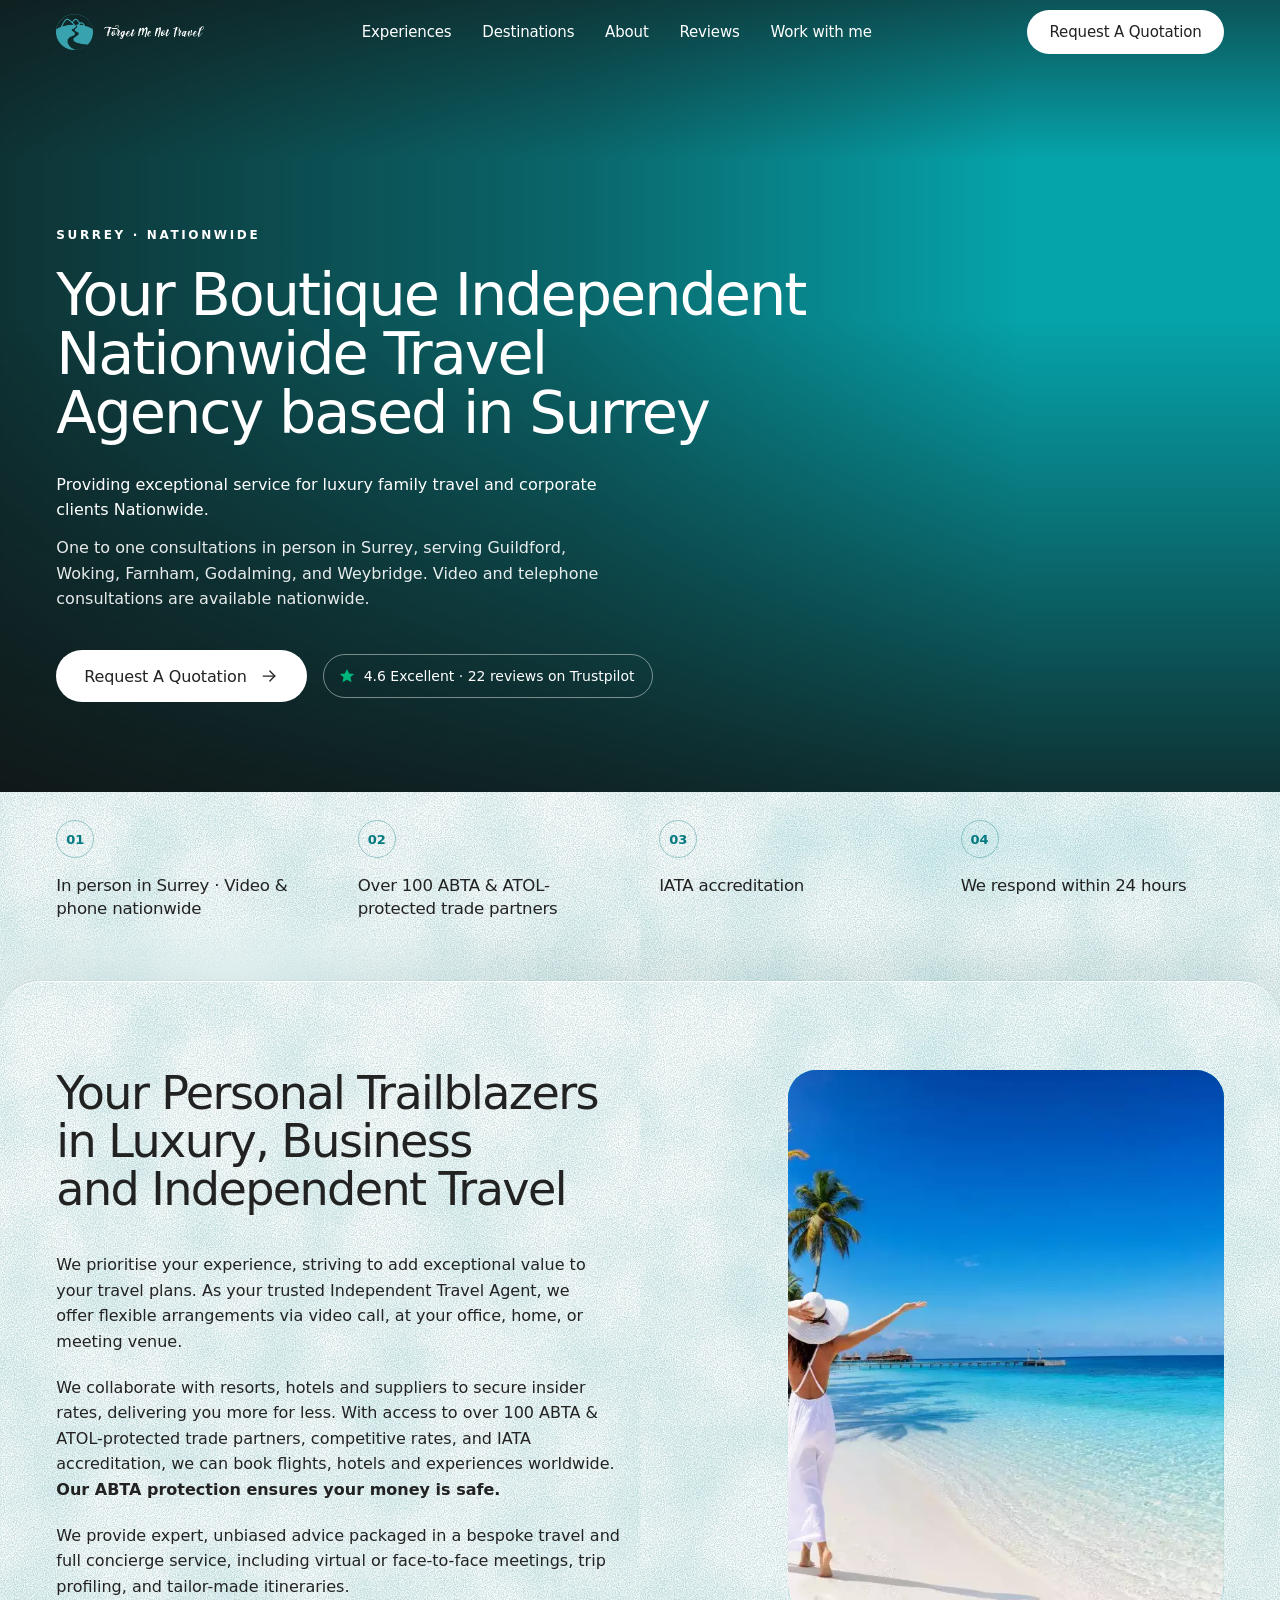
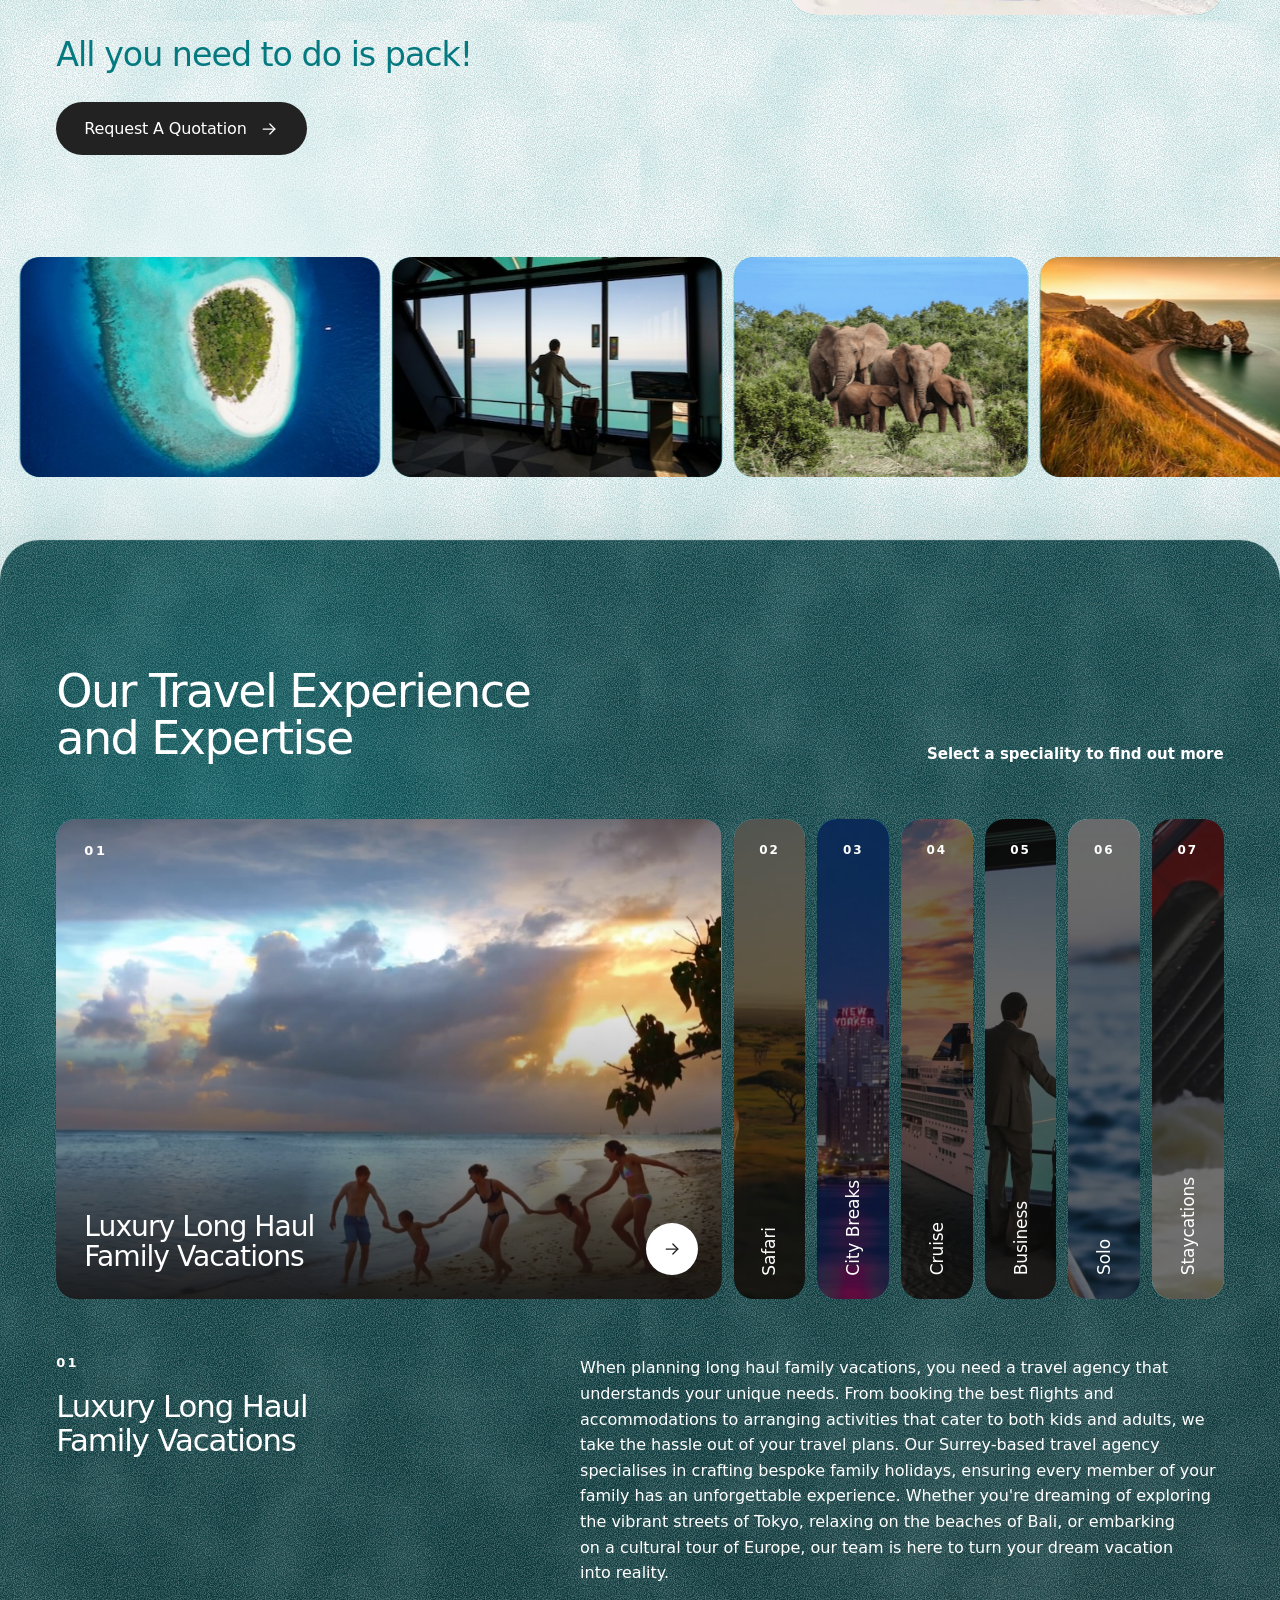
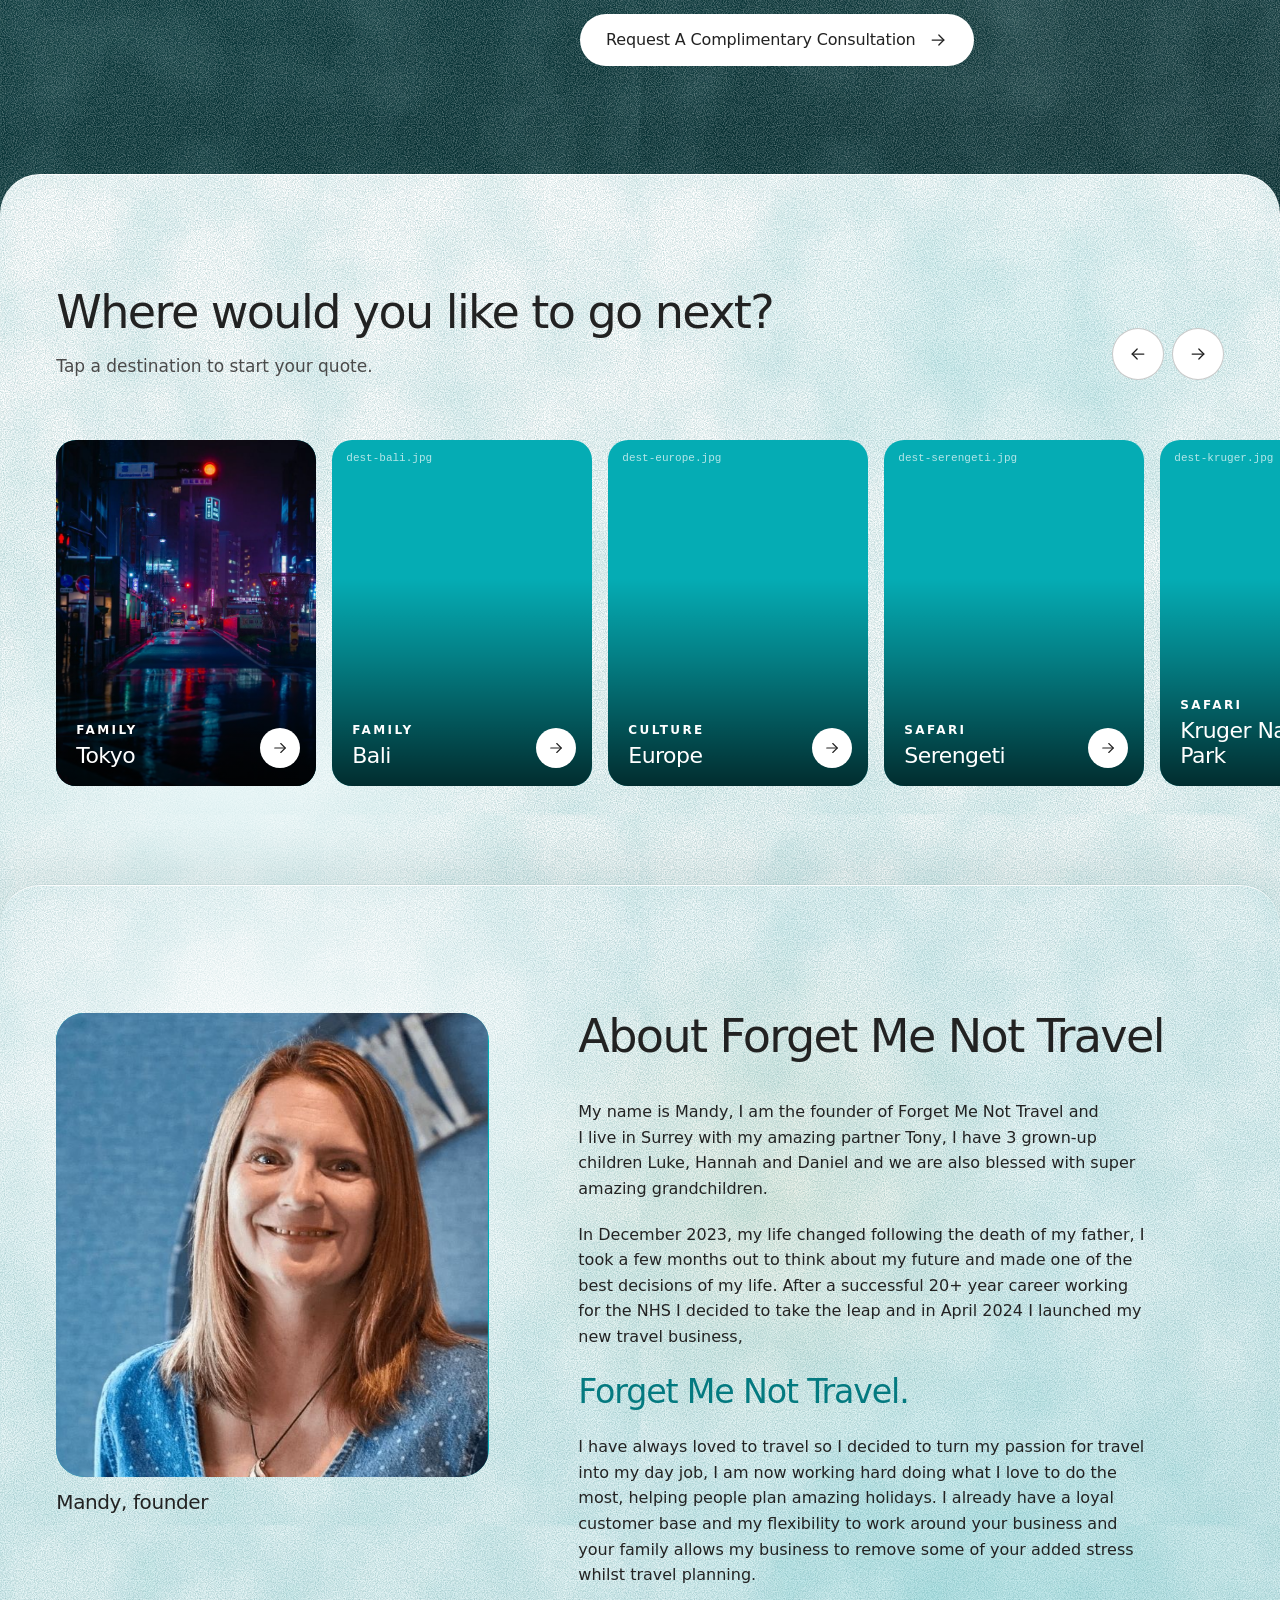
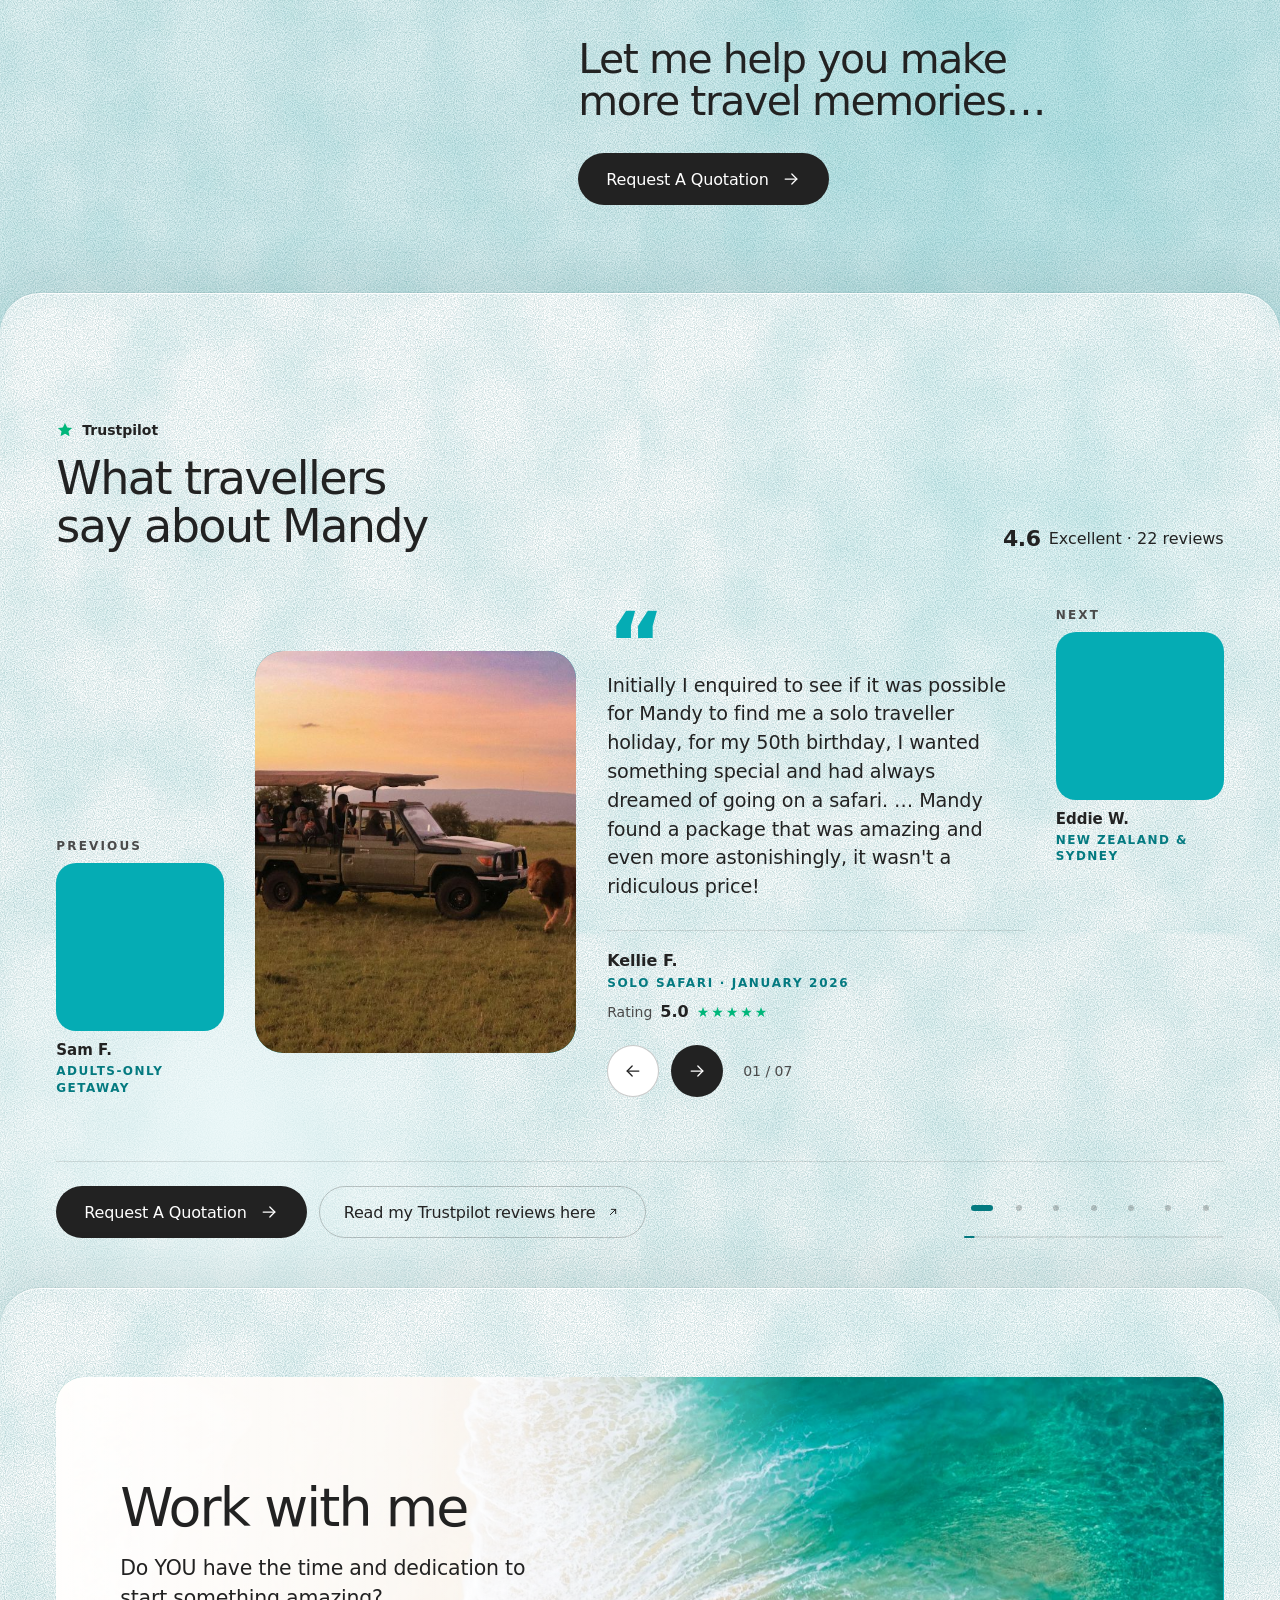
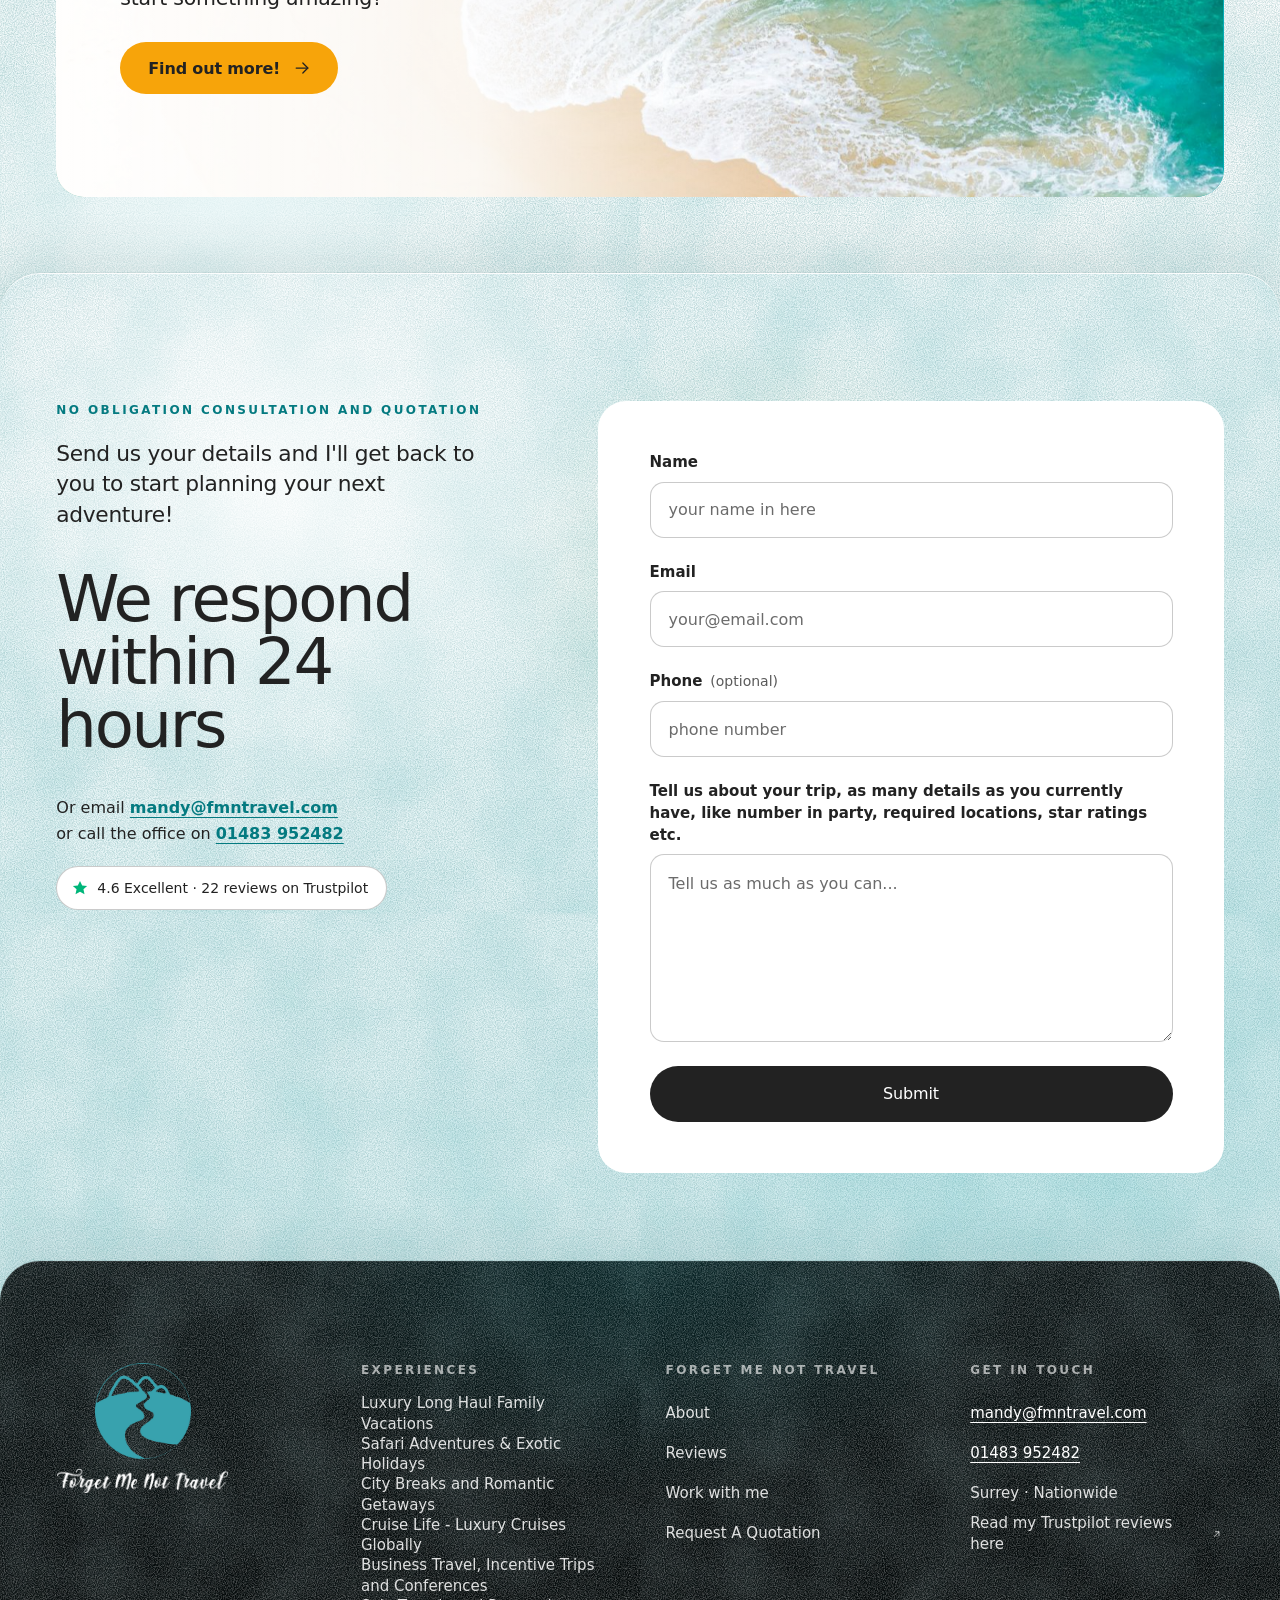
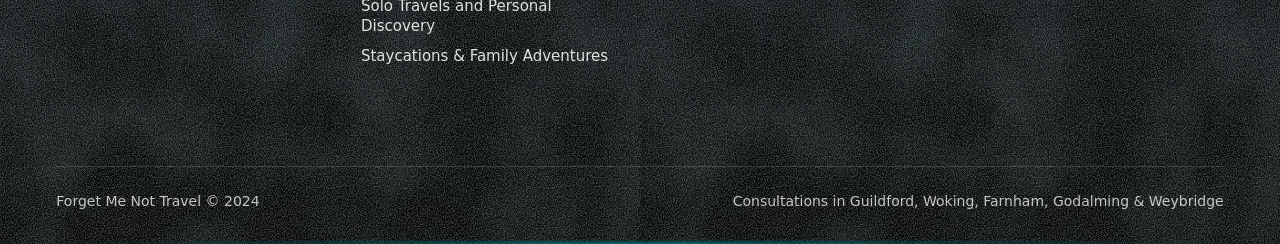
==== commit 7a35b3af: "Add office phone number and strengthen SEO Phone 01483 952482 (tap-to-call, tel:+441483952482, track" ====
--- a/index.html
+++ b/index.html
@@ -12,6 +12,10 @@
 <meta property="og:title" content="Independent Travel Agent in Surrey | Forget Me Not Travel">
 <meta property="og:description" content="Boutique independent travel agency in Surrey. Luxury family holidays, safaris, cruises, business and solo travel. In person in Surrey, by video nationwide.">
 <meta property="og:image" content="https://www.fmntravel.com/assets/img/her-photo-beach-woman.jpg">
+<meta name="robots" content="index, follow, max-image-preview:large">
+<meta property="og:image:width" content="1200">
+<meta property="og:image:height" content="900">
+<meta property="og:image:alt" content="Woman in a white dress and sun hat on a tropical beach with palm trees">
 <meta property="og:locale" content="en_GB">
 <meta property="og:site_name" content="Forget Me Not Travel">
 <meta name="twitter:card" content="summary_large_image">
@@ -28,7 +32,7 @@
 <link rel="stylesheet" href="https://api.fontshare.com/v2/css?f[]=general-sans@400,500,600&amp;display=swap">
 <link rel="stylesheet" href="css/textures.css">
 <link rel="stylesheet" href="css/styles.css">
-<script type="application/ld+json">{ "@context": "https://schema.org", "@type": "TravelAgency", "name": "Forget Me Not Travel", "url": "https://www.fmntravel.com/", "email": "mandy@fmntravel.com", "image": "https://www.fmntravel.com/assets/img/her-photo-beach-woman.jpg", "founder": { "@type": "Person", "name": "Mandy Woodley" }, "foundingDate": "2024-04", "address": { "@type": "PostalAddress", "addressRegion": "Surrey", "addressCountry": "GB" }, "areaServed": [ { "@type": "City", "name": "Guildford" }, { "@type": "City", "name": "Woking" }, { "@type": "City", "name": "Farnham" }, { "@type": "City", "name": "Godalming" }, { "@type": "City", "name": "Weybridge" }, { "@type": "AdministrativeArea", "name": "Surrey" }, { "@type": "Country", "name": "United Kingdom" } ], "sameAs": [ "https://uk.trustpilot.com/review/fmntravel.com" ], "hasOfferCatalog": { "@type": "OfferCatalog", "name": "Travel specialities", "itemListElement": [ { "@type": "Offer", "itemOffered": { "@type": "Service", "name": "Luxury Long Haul Family Vacations" } }, { "@type": "Offer", "itemOffered": { "@type": "Service", "name": "Safari Adventures & Exotic Holidays" } }, { "@type": "Offer", "itemOffered": { "@type": "Service", "name": "City Breaks and Romantic Getaways" } }, { "@type": "Offer", "itemOffered": { "@type": "Service", "name": "Cruise Life - Luxury Cruises Globally" } }, { "@type": "Offer", "itemOffered": { "@type": "Service", "name": "Business Travel, Incentive Trips and Conferences" } }, { "@type": "Offer", "itemOffered": { "@type": "Service", "name": "Solo Travels and Personal Discovery" } }, { "@type": "Offer", "itemOffered": { "@type": "Service", "name": "Staycations & Family Adventures" } } ] } }</script>
+<script type="application/ld+json">{"@context": "https://schema.org", "@graph": [{"@type": "TravelAgency", "@id": "https://www.fmntravel.com/#agency", "name": "Forget Me Not Travel", "url": "https://www.fmntravel.com/", "telephone": "+44 1483 952482", "email": "mandy@fmntravel.com", "logo": "https://www.fmntravel.com/icon-192.png", "image": "https://www.fmntravel.com/assets/img/her-photo-beach-woman.jpg", "description": "Boutique independent travel agency in Surrey. Luxury family holidays, safaris, cruises, business and solo travel. In person in Surrey, by video nationwide.", "founder": {"@type": "Person", "name": "Mandy Woodley"}, "foundingDate": "2024-04", "address": {"@type": "PostalAddress", "addressRegion": "Surrey", "addressCountry": "GB"}, "areaServed": [{"@type": "City", "name": "Guildford"}, {"@type": "City", "name": "Woking"}, {"@type": "City", "name": "Farnham"}, {"@type": "City", "name": "Godalming"}, {"@type": "City", "name": "Weybridge"}, {"@type": "AdministrativeArea", "name": "Surrey"}, {"@type": "Country", "name": "United Kingdom"}], "contactPoint": {"@type": "ContactPoint", "contactType": "customer service", "telephone": "+44 1483 952482", "email": "mandy@fmntravel.com", "areaServed": "GB", "availableLanguage": "English"}, "sameAs": ["https://uk.trustpilot.com/review/fmntravel.com"], "hasOfferCatalog": {"@type": "OfferCatalog", "name": "Travel specialities", "itemListElement": [{"@type": "Offer", "itemOffered": {"@type": "Service", "name": "Luxury Long Haul Family Vacations"}}, {"@type": "Offer", "itemOffered": {"@type": "Service", "name": "Safari Adventures & Exotic Holidays"}}, {"@type": "Offer", "itemOffered": {"@type": "Service", "name": "City Breaks and Romantic Getaways"}}, {"@type": "Offer", "itemOffered": {"@type": "Service", "name": "Cruise Life - Luxury Cruises Globally"}}, {"@type": "Offer", "itemOffered": {"@type": "Service", "name": "Business Travel, Incentive Trips and Conferences"}}, {"@type": "Offer", "itemOffered": {"@type": "Service", "name": "Solo Travels and Personal Discovery"}}, {"@type": "Offer", "itemOffered": {"@type": "Service", "name": "Staycations & Family Adventures"}}]}}, {"@type": "WebSite", "@id": "https://www.fmntravel.com/#website", "url": "https://www.fmntravel.com/", "name": "Forget Me Not Travel", "inLanguage": "en-GB", "publisher": {"@id": "https://www.fmntravel.com/#agency"}}]}</script>
 <script defer src="js/main.js"></script>
 </head>
 <body>
@@ -85,6 +89,7 @@
     </nav>
     <div class="menu__info menu__fade">
       <a class="menu__mail" href="mailto:mandy@fmntravel.com">mandy@fmntravel.com</a>
+      <a class="menu__tel" href="tel:+441483952482" data-track="phone_click">01483 952482</a>
       <span>Surrey · Nationwide</span>
       <a href="https://uk.trustpilot.com/review/fmntravel.com" target="_blank" rel="noopener" data-track="trustpilot_click">Read my Trustpilot reviews here<svg width="16" height="16" aria-hidden="true"><use href="#i-ext"/></svg></a>
     </div>
@@ -573,7 +578,7 @@
       <h2 class="quote__eyebrow" id="quote-h">No Obligation Consultation and Quotation</h2>
       <p class="quote__lead">Send us your details and I'll get back to you to start planning your next adventure!</p>
       <p class="quote__big" data-words>We respond within <em>24 hours</em></p>
-      <p class="quote__mail">Or email <a href="mailto:mandy@fmntravel.com">mandy@fmntravel.com</a></p>
+      <p class="quote__mail">Or email <a href="mailto:mandy@fmntravel.com">mandy@fmntravel.com</a><br>or call the office on <a href="tel:+441483952482" data-track="phone_click">01483 952482</a></p>
       <a class="tp-chip" data-magnetic href="https://uk.trustpilot.com/review/fmntravel.com" target="_blank" rel="noopener" data-track="trustpilot_click" aria-label="4.6 Excellent, 22 reviews on Trustpilot (opens in a new tab)"><svg class="tp-star" width="18" height="18" aria-hidden="true"><use href="#i-star"/></svg><span>4.6 Excellent · 22 reviews on Trustpilot</span></a>
     </div>
     <div class="quote__card" id="quote-form" data-quote-card>
@@ -654,6 +659,7 @@
         <h2 class="ftr__h">Get in touch</h2>
         <ul>
           <li><a class="ftr__mail" href="mailto:mandy@fmntravel.com">mandy@fmntravel.com</a></li>
+          <li><a class="ftr__mail" href="tel:+441483952482" data-track="phone_click">01483 952482</a></li>
           <li class="ftr__plain">Surrey · Nationwide</li>
           <li><a class="ftr__link" href="https://uk.trustpilot.com/review/fmntravel.com" target="_blank" rel="noopener" data-track="trustpilot_click">Read my Trustpilot reviews here<svg width="14" height="14" aria-hidden="true"><use href="#i-ext"/></svg></a></li>
         </ul>
--- a/css/styles.css
+++ b/css/styles.css
@@ -635,3 +635,7 @@
   .wp-traits__list li { flex-direction: row; align-items: center; gap: 16px; padding: 20px; font-size: 17px; }
   .wp-num { flex: none; width: 44px; font-size: 32px; }
 }
+
+/* Office phone number */
+.menu__info .menu__tel { font-weight: 600; font-size: 18px; }
+.wp-call { margin: -8px 0 4px !important; font-size: 16px !important; }
